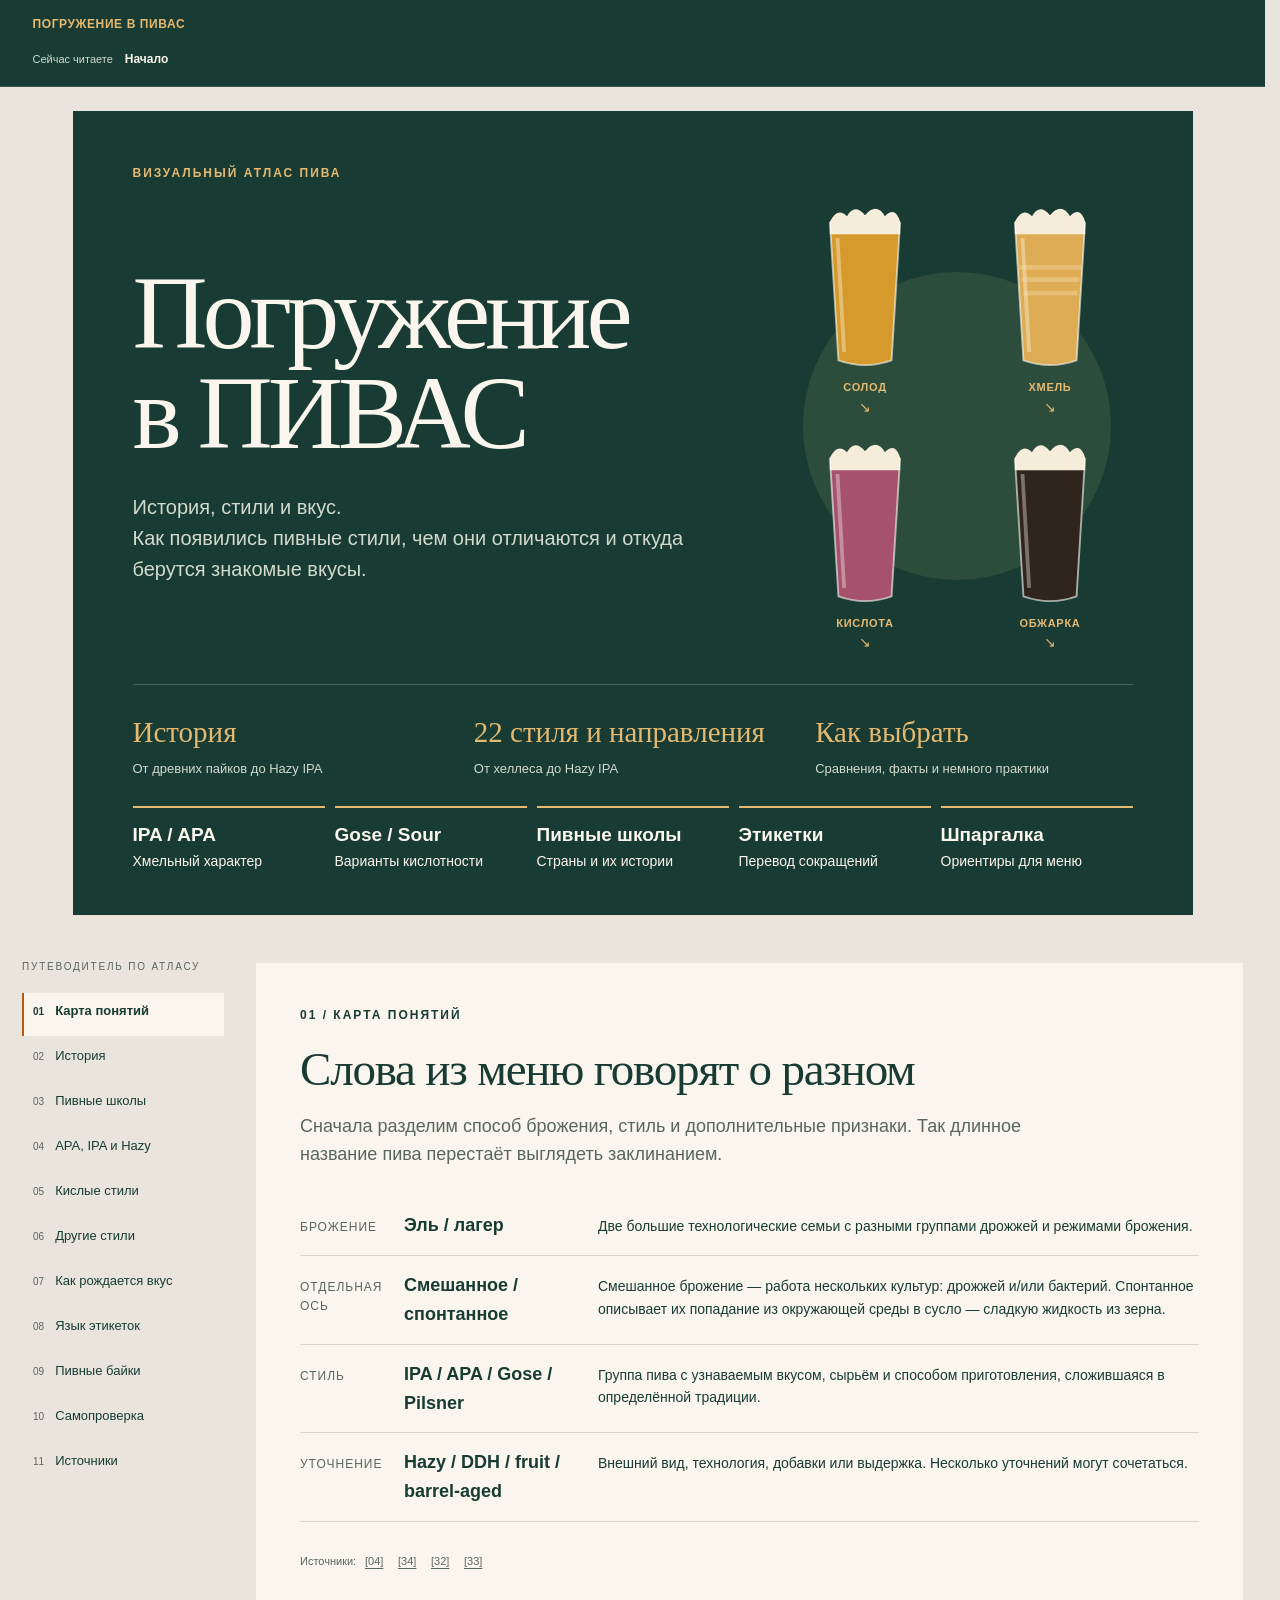
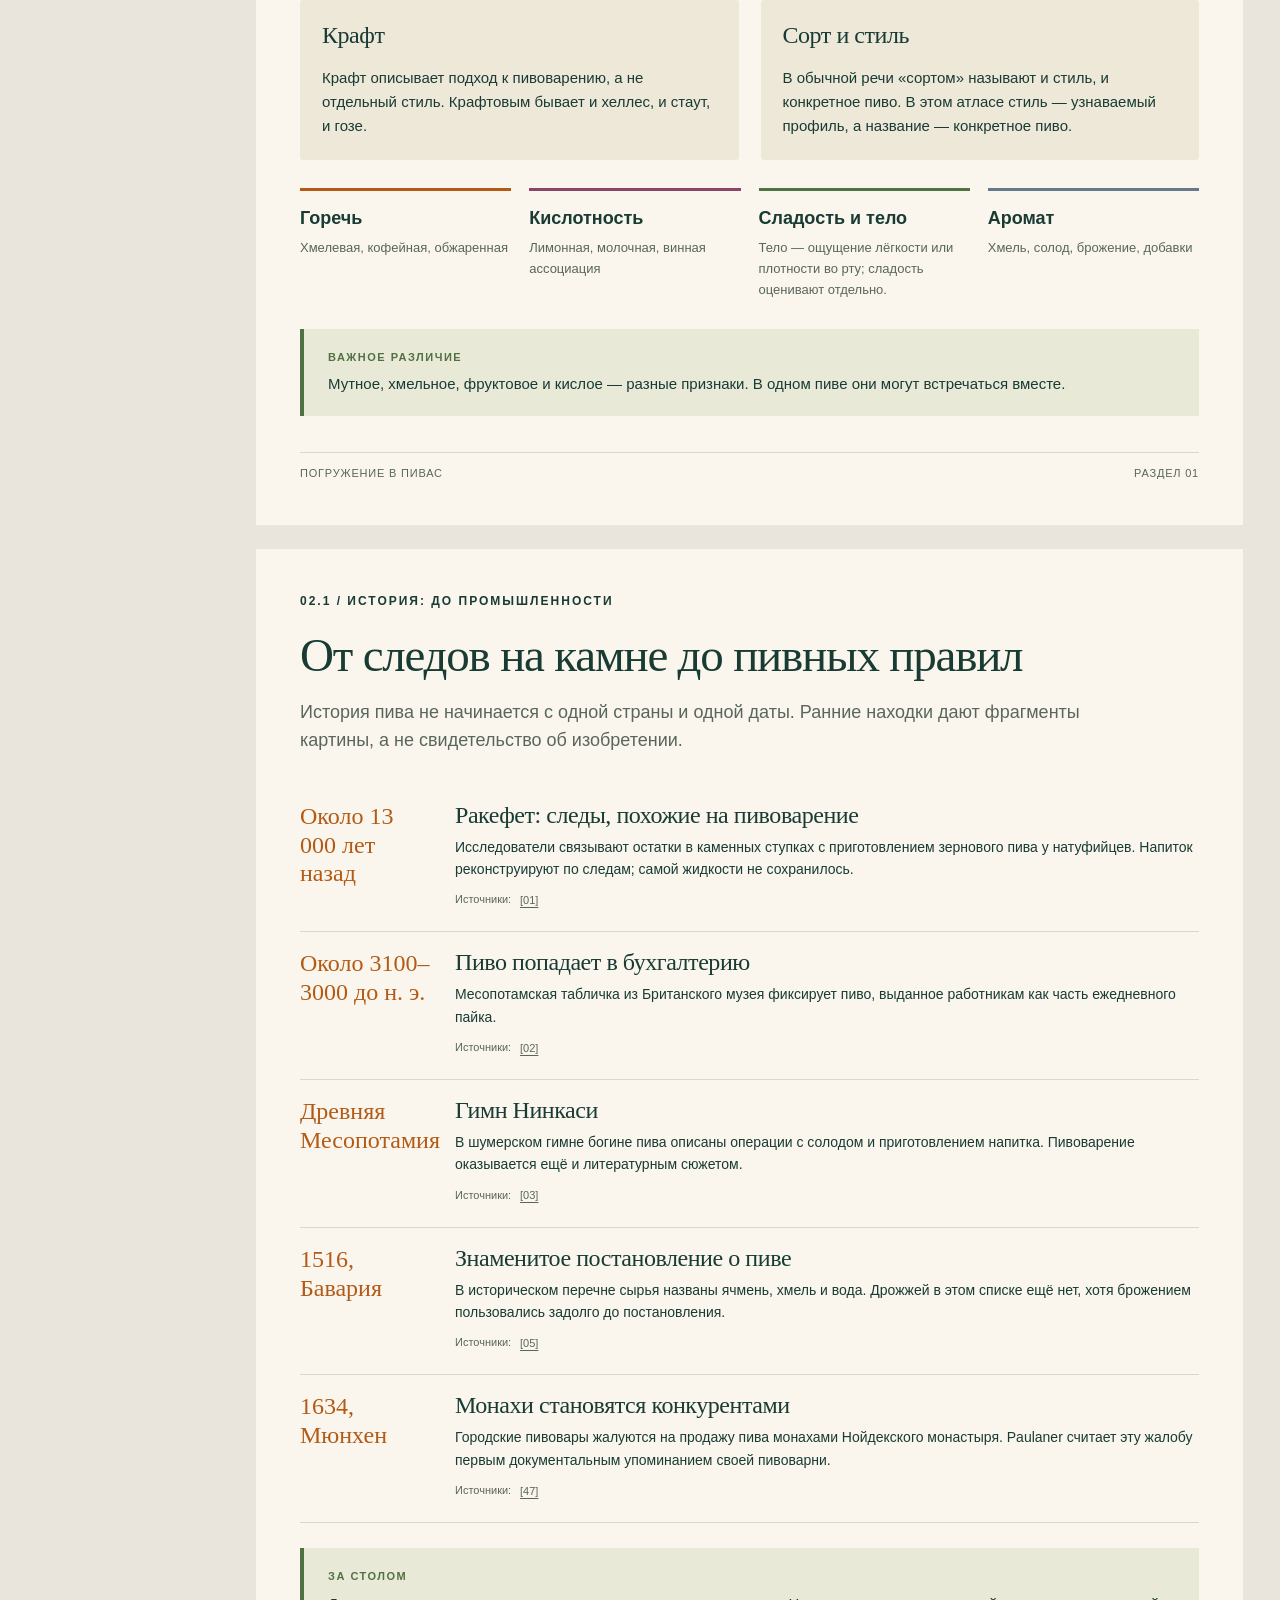
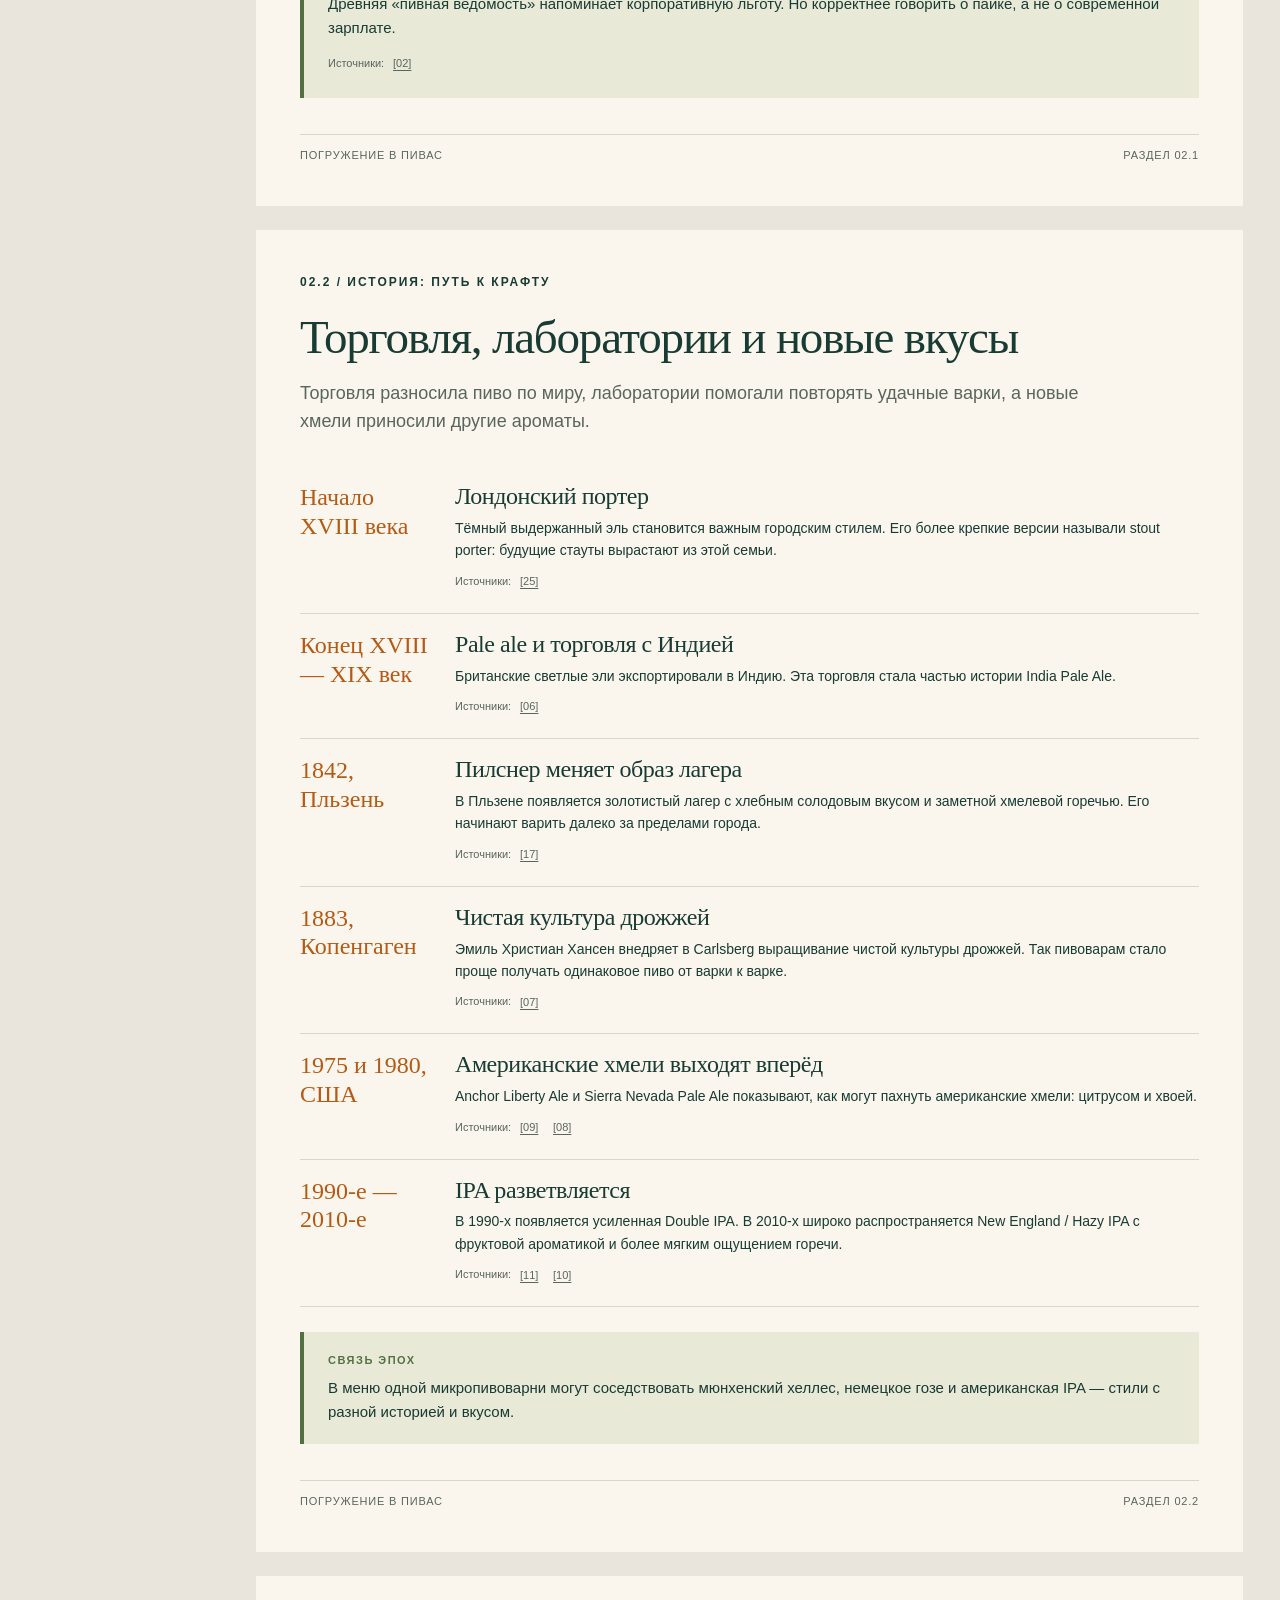
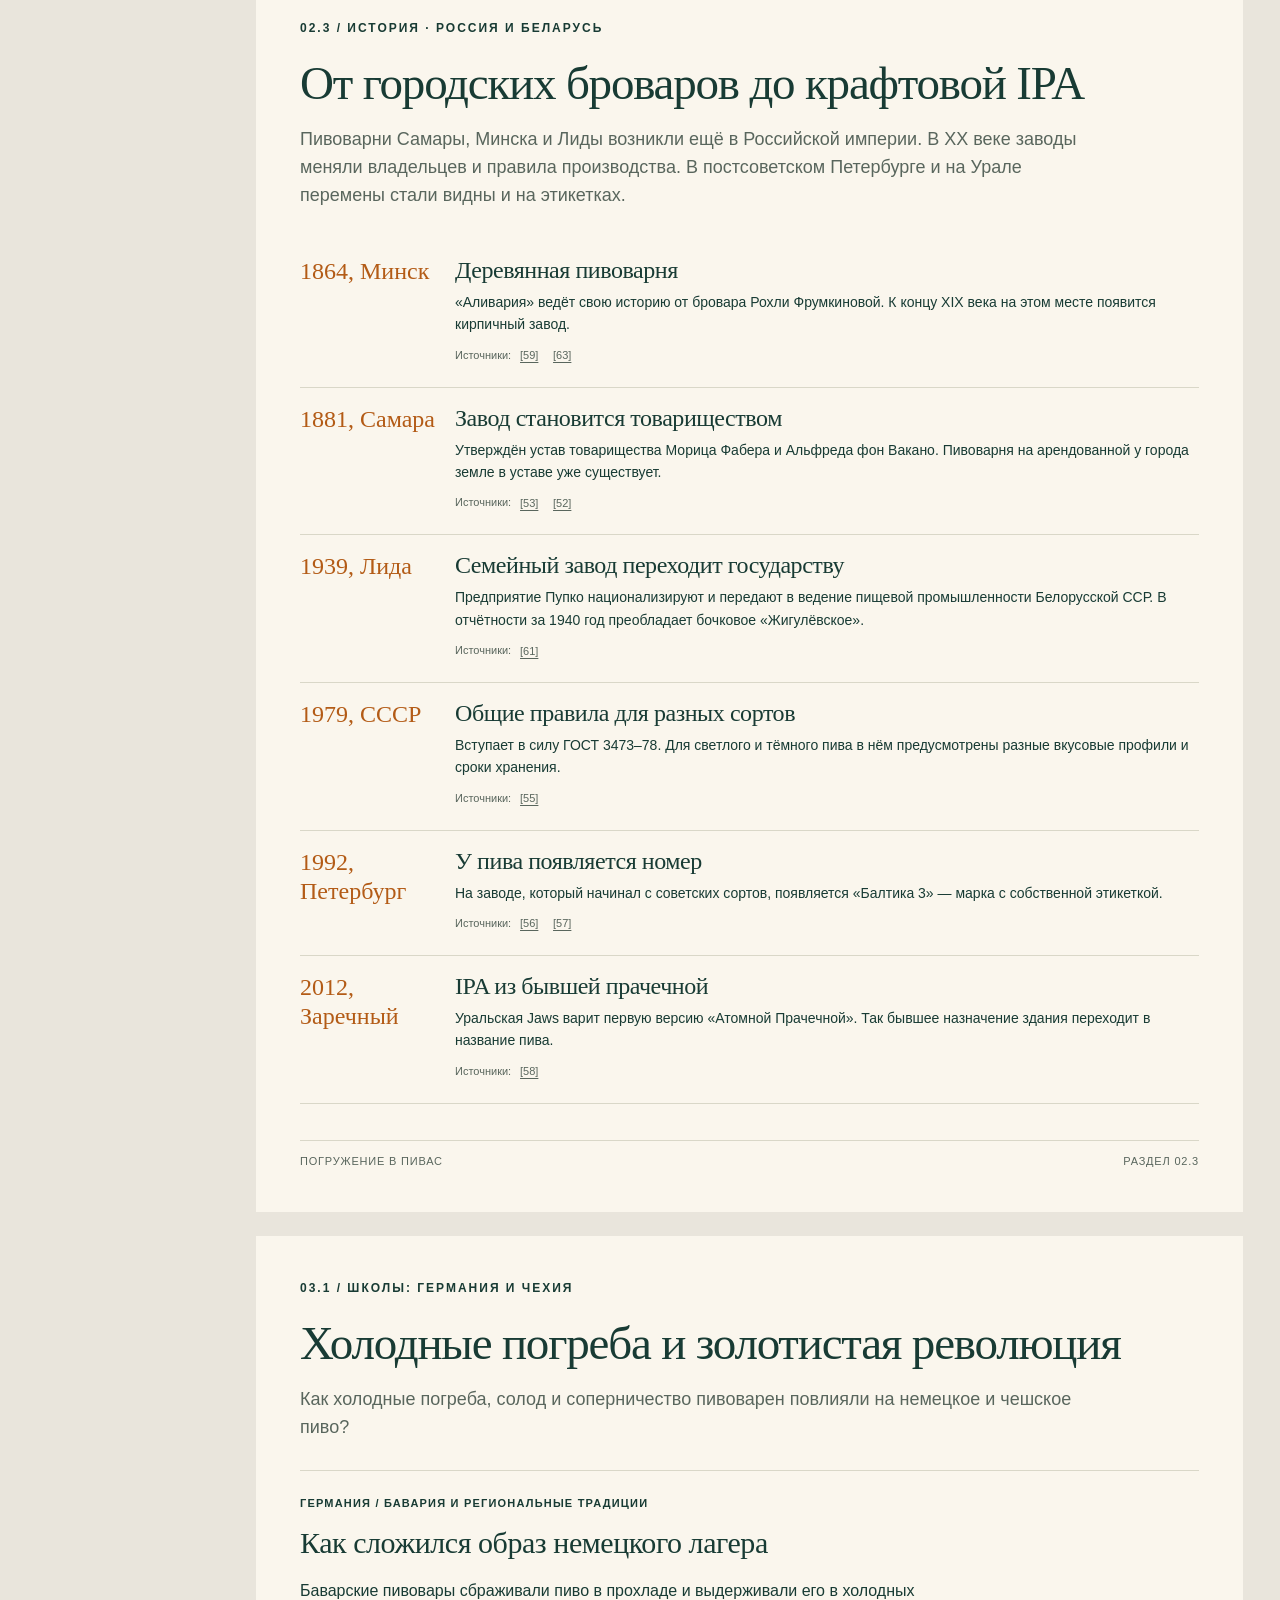
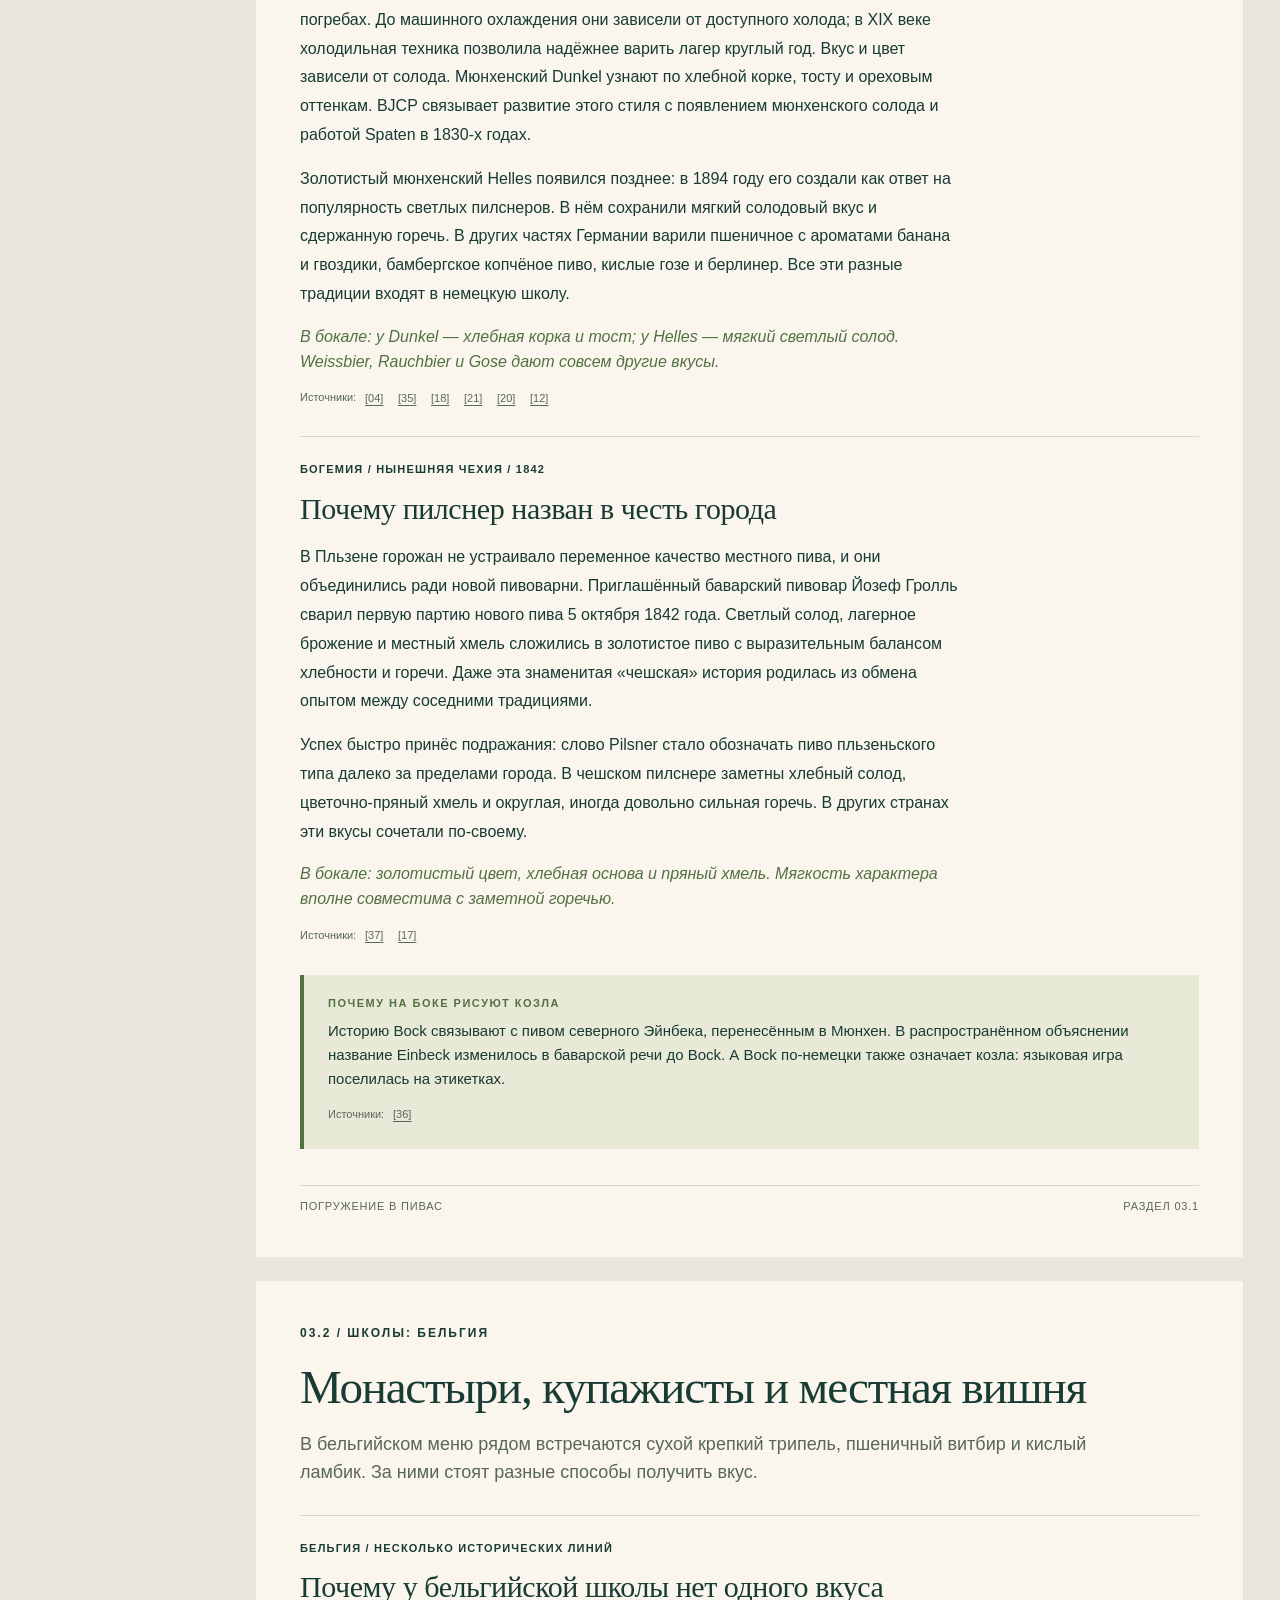
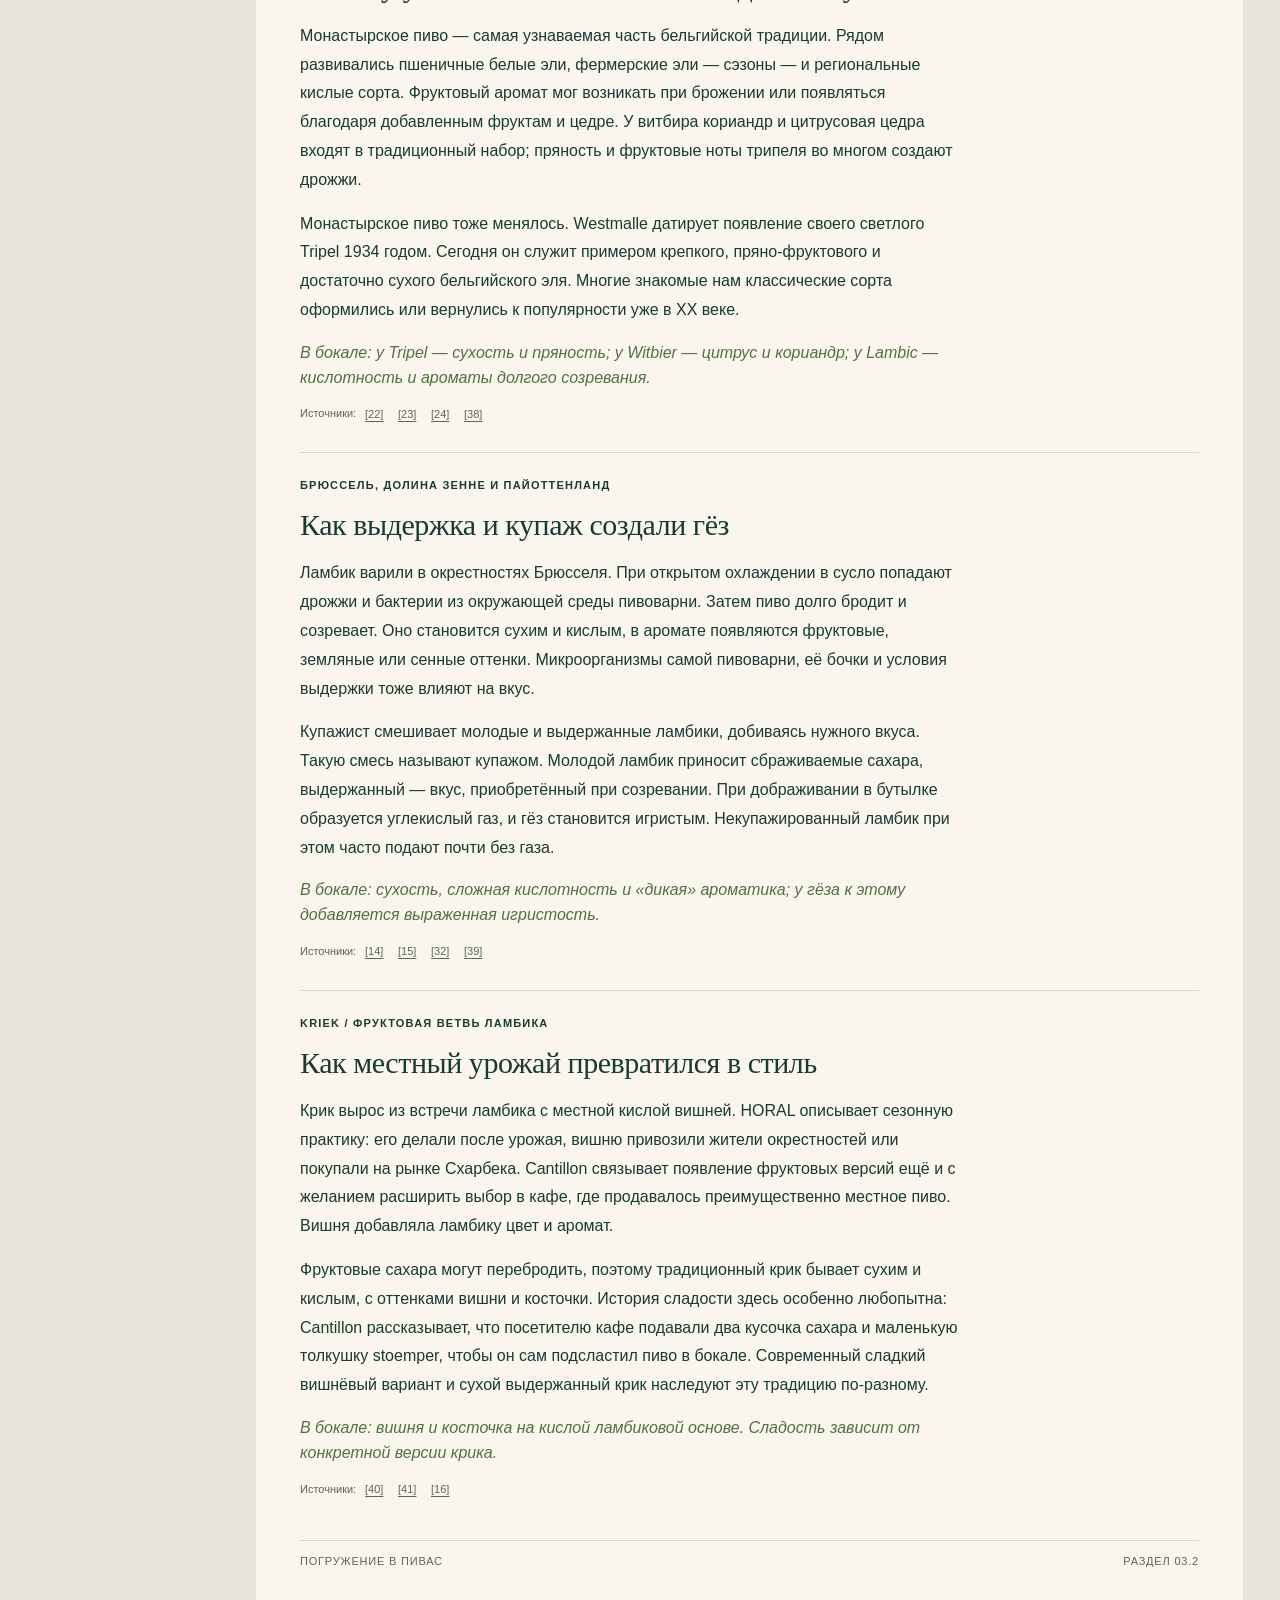
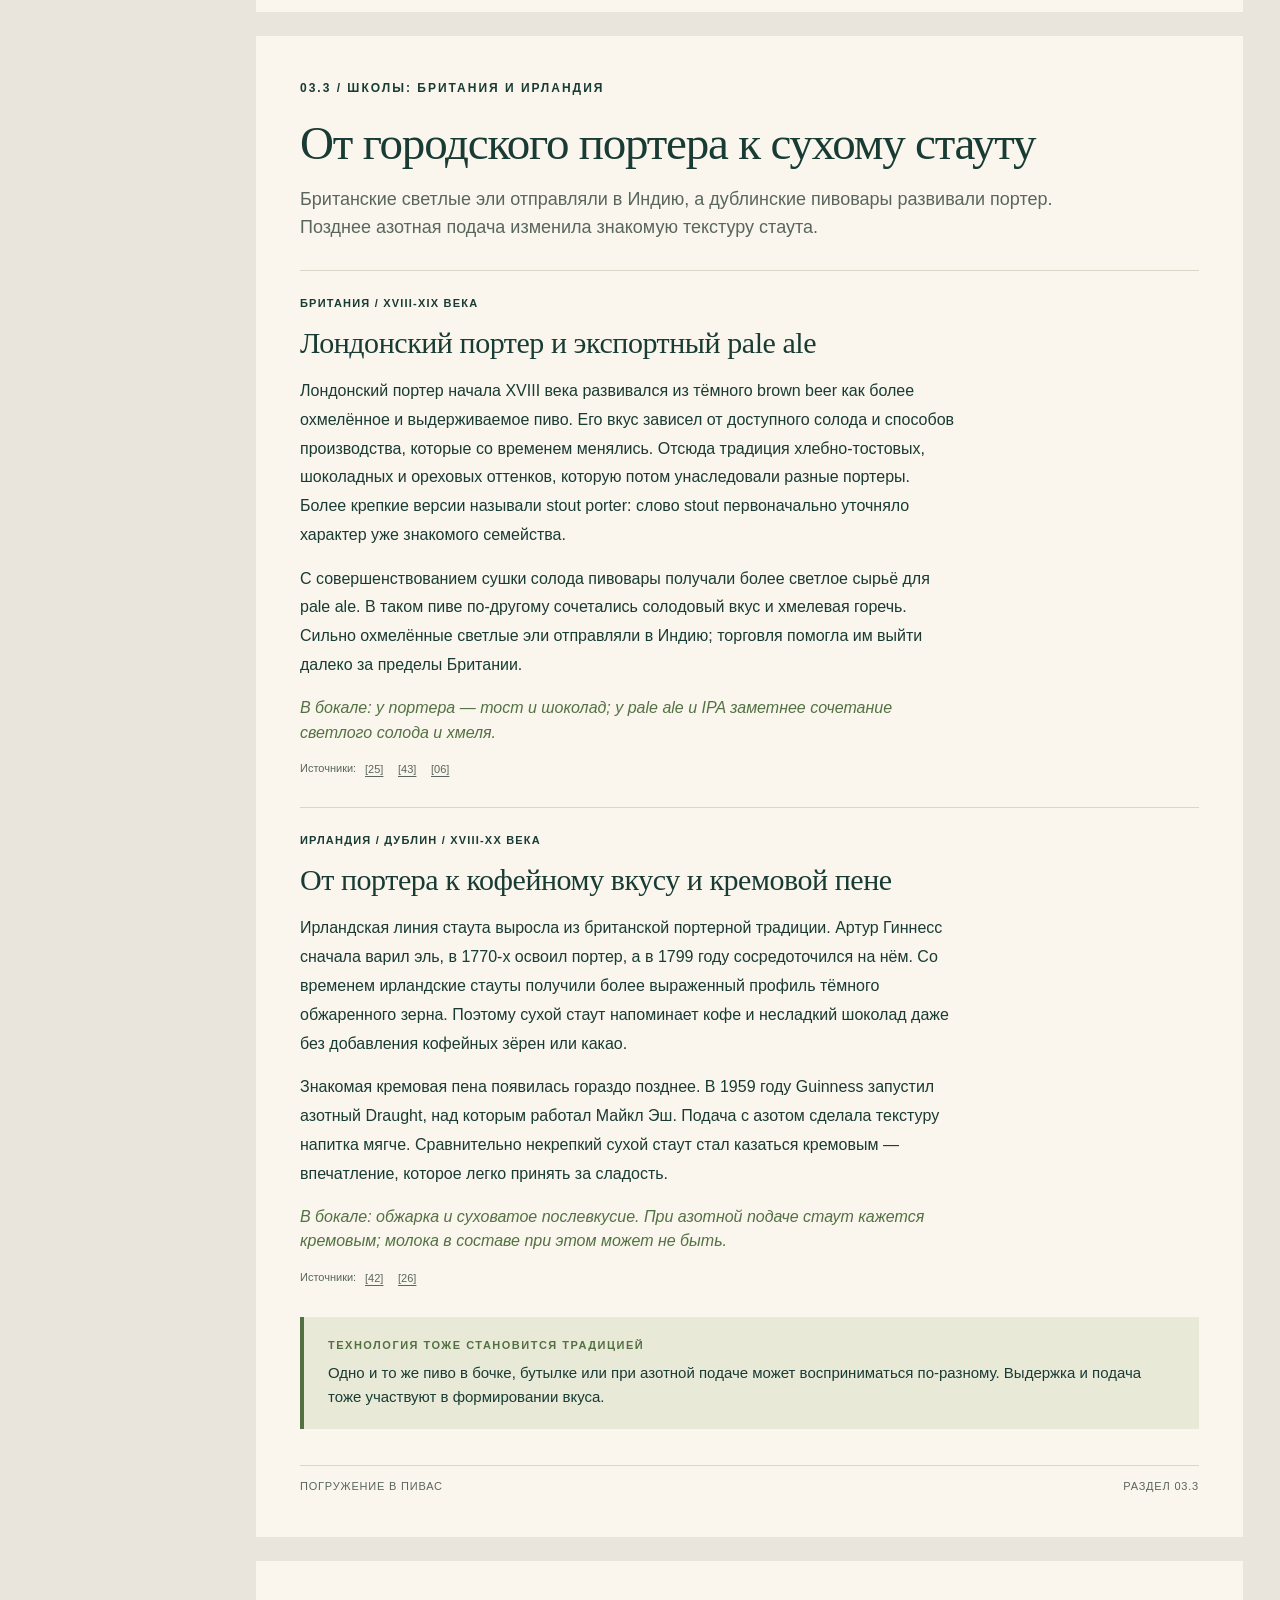
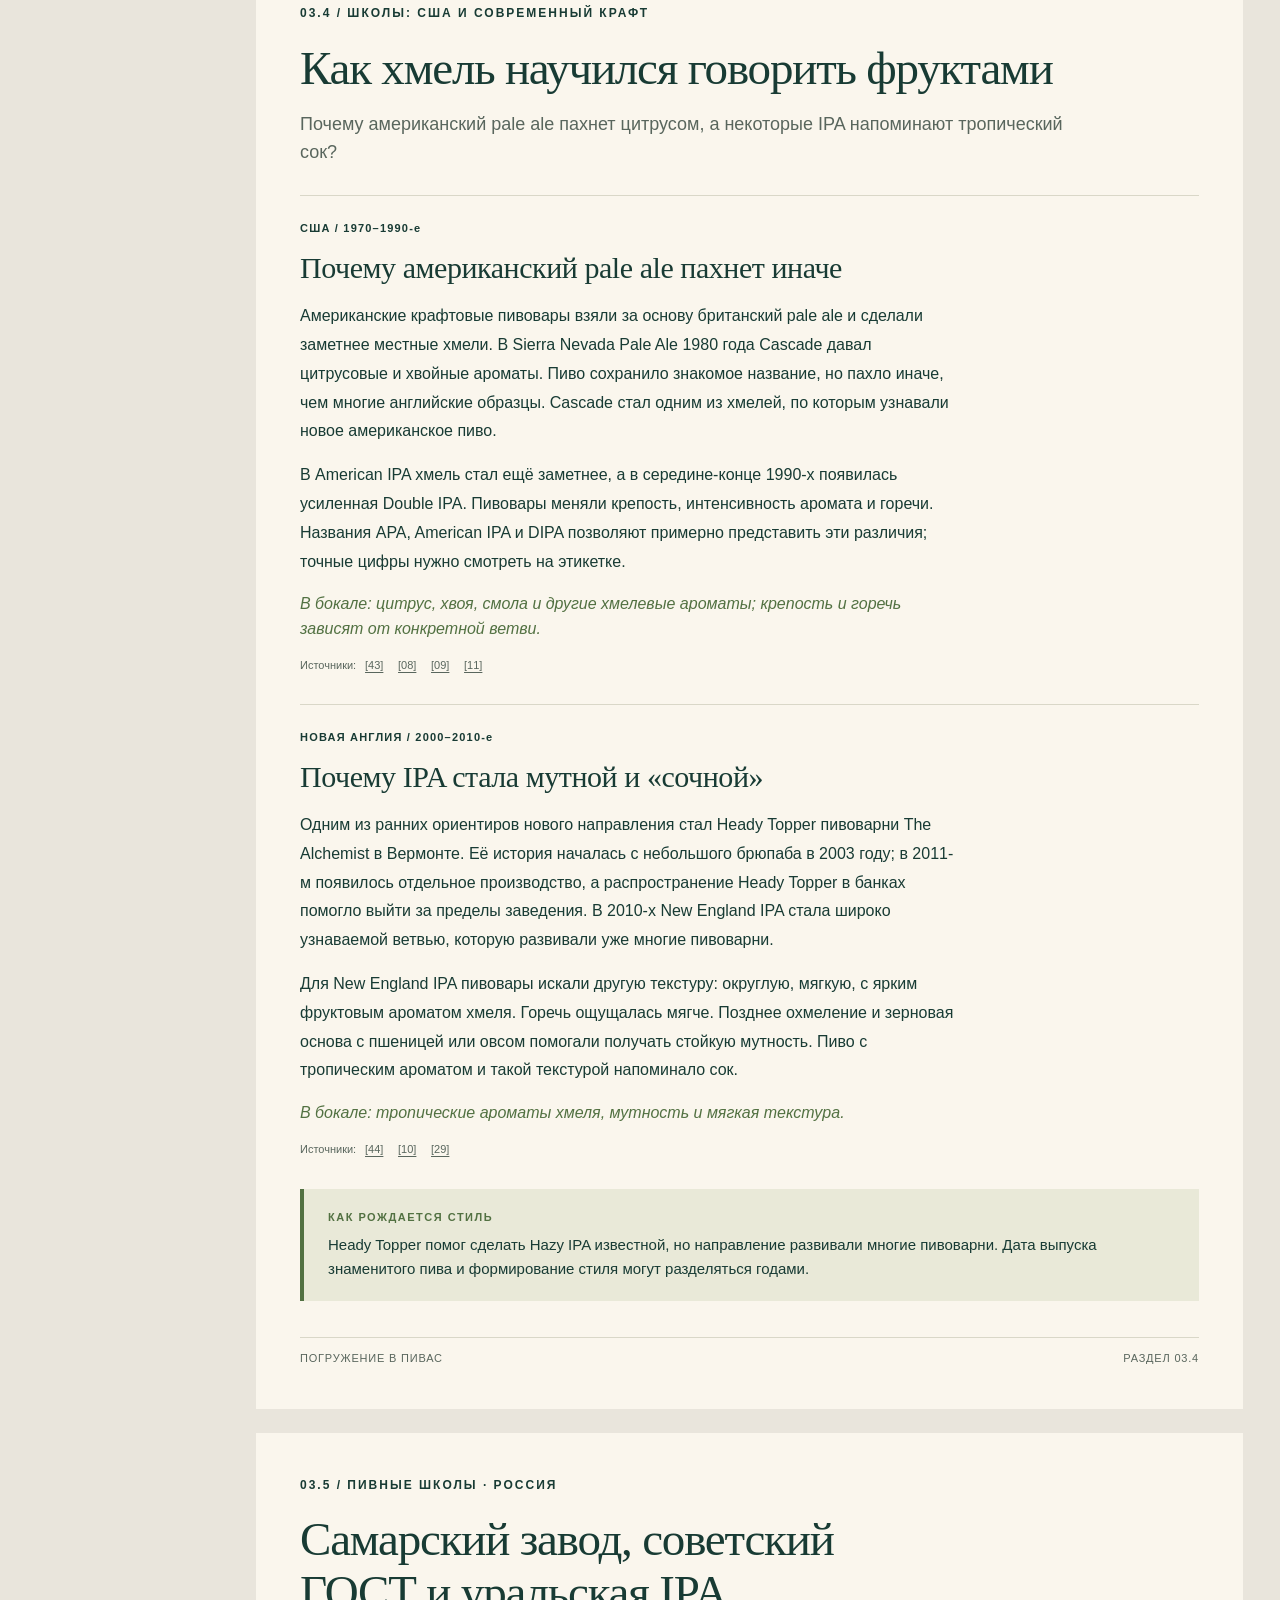
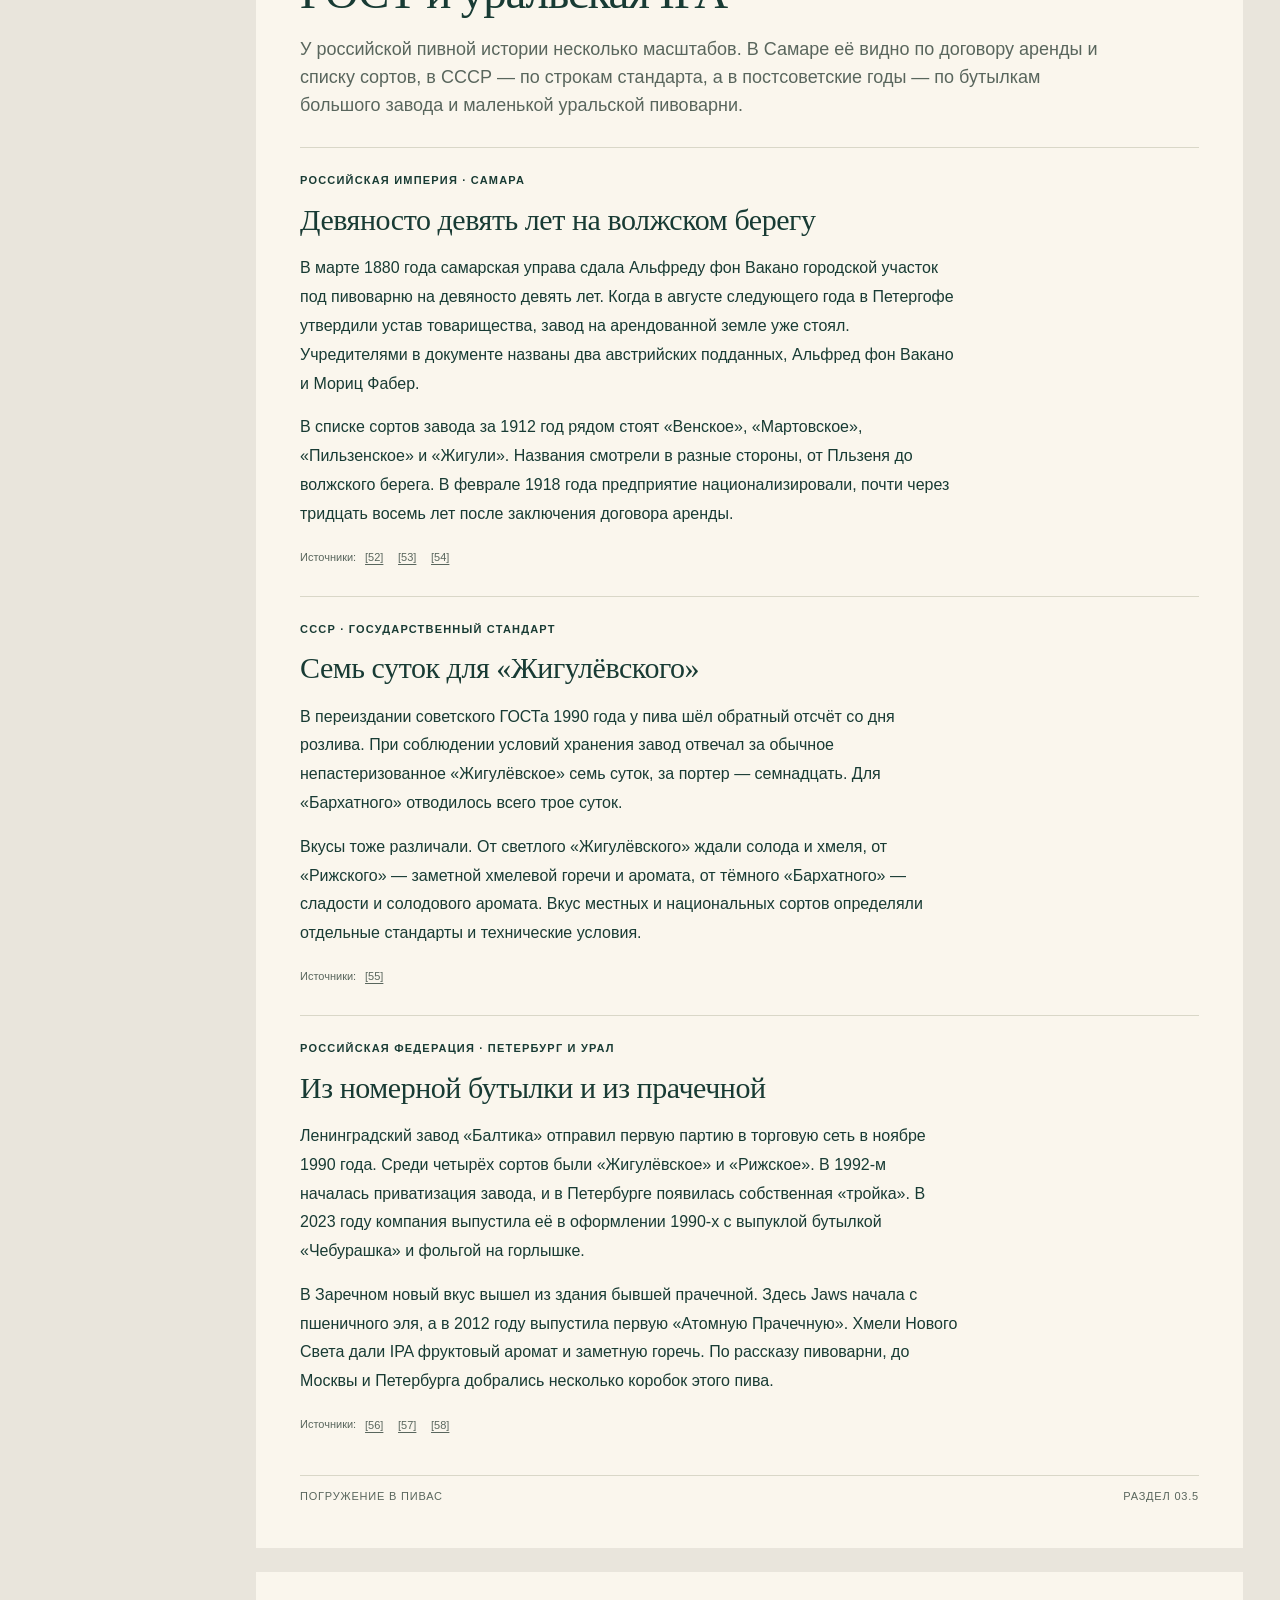
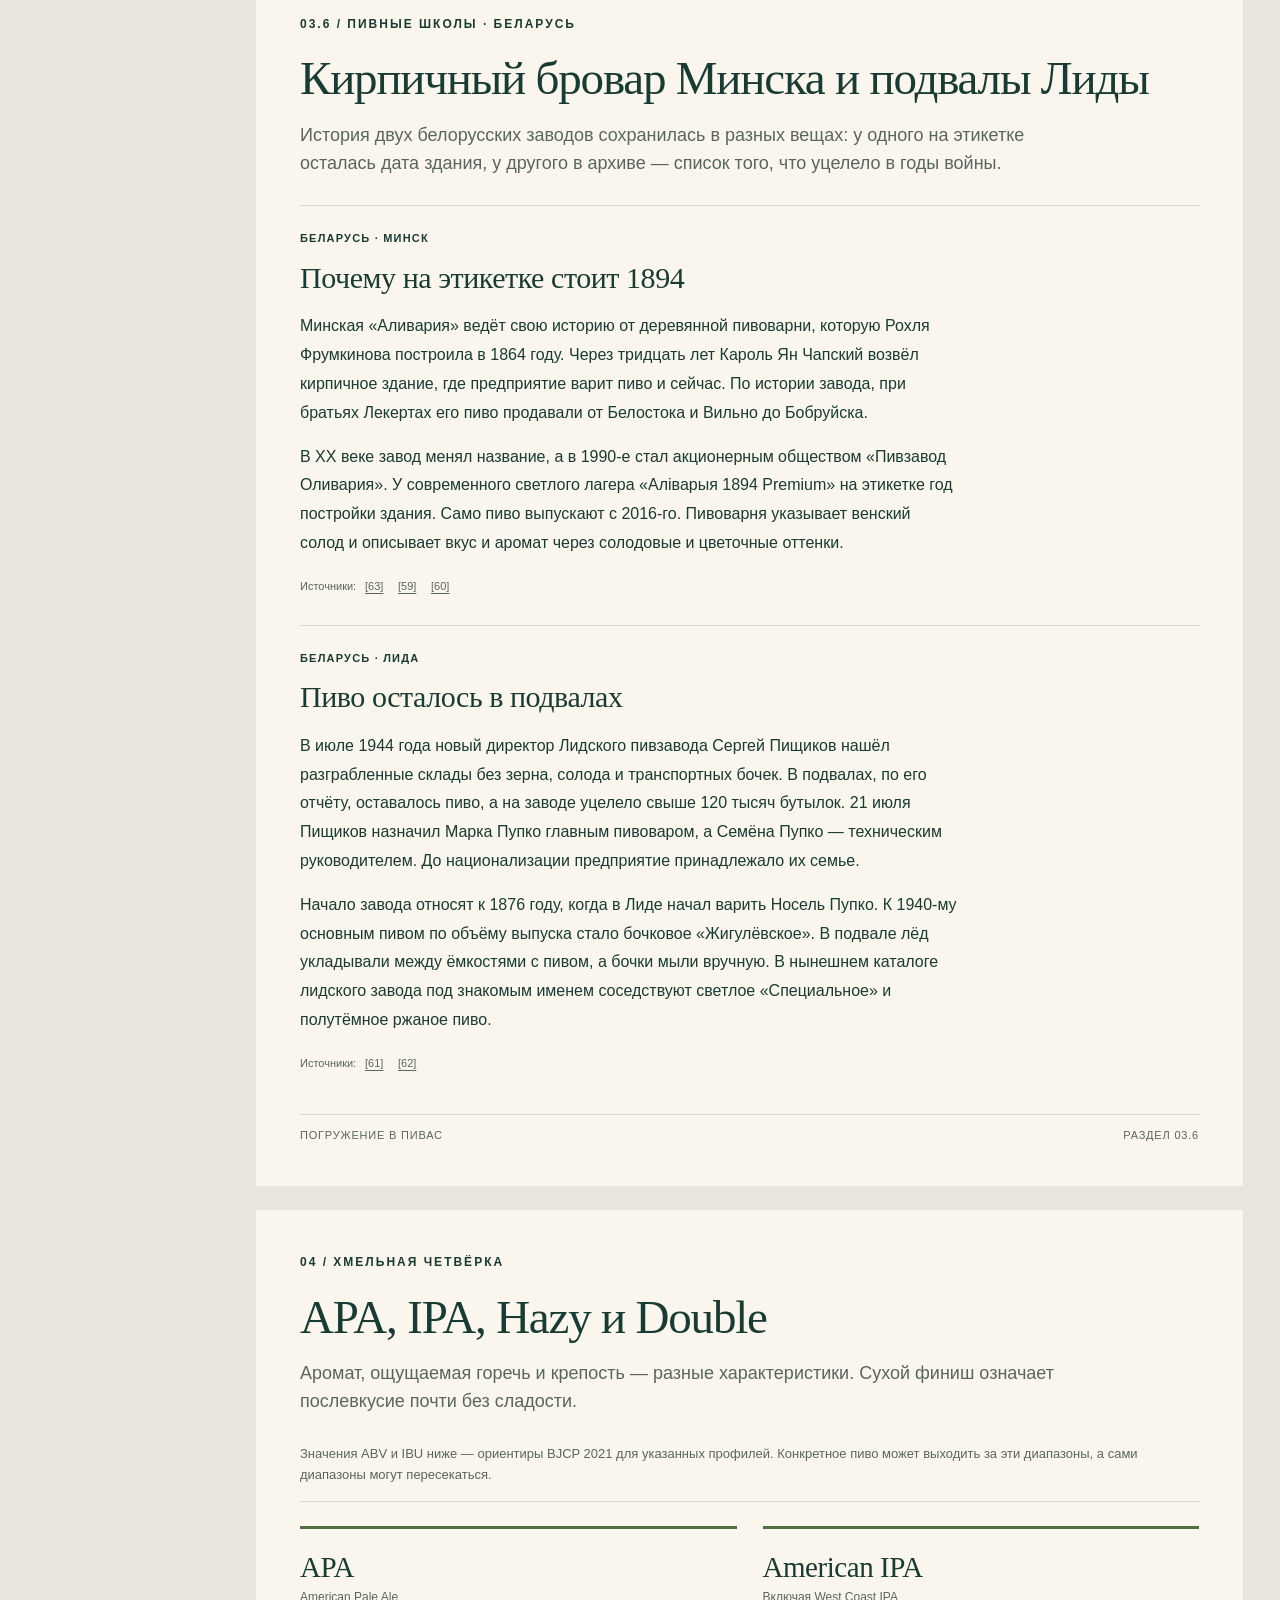
==== index.html @ 158b697f "Add the beer atlas and publishing sources" ====
<!doctype html>
<html lang="ru"><head><meta charset="utf-8"><meta name="viewport" content="width=device-width,initial-scale=1"><meta name="description" content="История пива и понятная карта стилей: IPA, APA, Hazy, Gose, sour, лагеры и стауты"><title>Погружение в ПИВАС</title><link rel="icon" type="image/svg+xml" href="data:image/svg+xml,%3Csvg%20xmlns%3D%22http%3A%2F%2Fwww.w3.org%2F2000%2Fsvg%22%20viewBox%3D%22-56%20-24%20186%20186%22%3E%0A%20%20%20%20%3Crect%20x%3D%22-56%22%20y%3D%22-24%22%20width%3D%22186%22%20height%3D%22186%22%20rx%3D%2224%22%20fill%3D%22%23183b34%22%2F%3E%0A%20%20%20%20%3Cg%20transform%3D%22translate(0%200)%22%3E%3Cpath%20d%3D%22M0%200H74L65%20146Q37%20156%209%20146Z%22%20fill%3D%22%23d69a2c%22%2F%3E%3Cpath%20d%3D%22M8%2017L15%20137%22%20fill%3D%22none%22%20stroke%3D%22%23fffdf7%22%20stroke-opacity%3D%22.36%22%20stroke-width%3D%224%22%2F%3E%3Cpath%20d%3D%22M0%200Q8%20-16%2018%20-6Q26%20-20%2037%20-7Q49%20-21%2058%20-6Q69%20-17%2074%200V13H0Z%22%20fill%3D%22%23f5edda%22%2F%3E%3Cpath%20d%3D%22M0%200L9%20146Q37%20156%2065%20146L74%200%22%20fill%3D%22none%22%20stroke%3D%22%23fffdf7%22%20stroke-width%3D%222%22%20stroke-opacity%3D%22.6%22%2F%3E%3C%2Fg%3E%0A%20%20%3C%2Fsvg%3E"><style>
:root {
  --paper: #faf6ed;
  --ink: #183b34;
  --muted: #59665d;
  --line: #d9d7c8;
  --amber: #b35b16;
  --hop: #527142;
  --sour: #8b4667;
  --soft: #eee8d9;
  --white: #fffdf7;
  --sans: 'Segoe UI',Arial,sans-serif;
  --serif: Georgia,'Times New Roman',serif;
}

* {
  box-sizing: border-box;
}

html {
  scroll-behavior: smooth;
  scroll-padding-block-start: var(--header-offset,0px);
}

body {
  margin: 0;
  background: #e9e5dc;
  color: var(--ink);
  font: 16px/1.6 var(--sans);
}

a {
  color: inherit;
  text-underline-offset: 3px;
}

button,select {
  font: inherit;
}

button {
  cursor: pointer;
}

button:focus-visible,a:focus-visible,summary:focus-visible {
  outline: 3px solid var(--amber);
  outline-offset: 4px;
}

p {
  margin: 0 0 13px;
}

h1,h2,h3,h4 {
  font-family: var(--serif);
  font-weight: 400;
  line-height: 1.12;
  margin: 0 0 17px;
}

h2 {
  font-size: clamp(30px,4vw,47px);
  max-width: 850px;
  letter-spacing: -1.2px;
}

h3 {
  font-size: 27px;
  letter-spacing: -.45px;
}

h4 {
  font-size: 22px;
}

strong {
  font-weight: 650;
}

.sheet {
  position: relative;
  max-width: 1080px;
  margin: 24px auto;
  background: var(--paper);
  padding: 48px 54px 36px;
  box-shadow: 0 4px 22px #183b340a;
}

.eyebrow {
  font-size: 12px;
  letter-spacing: 2px;
  font-weight: 700;
  color: var(--amber);
  margin: 0 0 18px;
}

.lead {
  font-size: 18px;
  line-height: 1.55;
  color: var(--muted);
  max-width: 860px;
  margin-bottom: 28px;
}

.chapter-footer {
  display: flex;
  justify-content: space-between;
  gap: 24px;
  margin-top: 30px;
  padding-top: 12px;
  border-top: 1px solid var(--line);
  color: var(--muted);
  font-size: 11px;
  letter-spacing: .8px;
}

.cover {
  background: var(--ink);
  color: var(--paper);
  overflow: hidden;
  padding-top: 54px;
}

.cover .eyebrow {
  color: #e6b970;
}

.cover h1 {
  font-size: clamp(60px,9.2vw,108px);
  letter-spacing: -5px;
  line-height: .96;
  max-width: 760px;
  margin: 25px 0 30px;
}

.cover .lead {
  color: #d2dace;
  max-width: 650px;
  font-size: 20px;
}

.cover-grid {
  display: grid;
  grid-template-columns: 1.2fr .8fr;
  gap: 15px;
  align-items: center;
}

.cover-art {
  width: 100%;
  max-width: 350px;
  justify-self: end;
}

.cover-route {
  margin-top: 36px;
  padding-top: 24px;
  border-top: 1px solid #ffffff35;
  display: grid;
  grid-template-columns: repeat(3,1fr);
  gap: 24px;
}

.cover-route b {
  font-family: var(--serif);
  font-size: 29px;
  font-weight: 400;
  display: block;
  color: #e6b970;
}

.cover-route span {
  font-size: 13px;
  color: #d2dace;
}

.intro-links {
  display: grid;
  grid-template-columns: repeat(5,1fr);
  gap: 10px;
  margin-top: 25px;
}

.intro-links a {
  border-top: 2px solid #e6b970;
  padding-top: 12px;
  text-decoration: none;
  font-size: 14px;
}

.intro-links b {
  display: block;
  font-size: 20px;
}

.layers {
  margin: 26px 0;
}

.layer {
  display: grid;
  grid-template-columns: 130px 235px 1fr;
  gap: 16px;
  align-items: baseline;
  padding: 15px 0;
  border-bottom: 1px solid var(--line);
}

.layer>span {
  font-size: 12px;
  text-transform: uppercase;
  letter-spacing: 1px;
  color: var(--muted);
}

.layer>b {
  font-size: 18px;
}

.layer p {
  margin: 0;
  font-size: 14px;
}

.cards,.style-grid {
  display: grid;
  grid-template-columns: repeat(2,minmax(0,1fr));
  gap: 22px;
  margin: 24px 0;
}

.card {
  padding: 22px;
  background: var(--soft);
  break-inside: avoid;
}

.card p {
  font-size: 15px;
  margin-bottom: 0;
}

.card h3 {
  font-size: 24px;
}

.style-card {
  border-top: 3px solid var(--hop);
  padding-top: 17px;
  break-inside: avoid;
  min-width: 0;
}

.style-card[data-family='Кислота'] {
  border-color: var(--sour);
}

.style-card[data-family='Солод'] {
  border-color: var(--amber);
}

.style-card[data-family='Дрожжи'] {
  border-color: #66798c;
}

.style-card h3 {
  margin-bottom: 5px;
  font-size: 29px;
}

.style-sub {
  font-size: 12px;
  color: var(--muted);
  margin-bottom: 12px;
}

.style-stats {
  display: flex;
  gap: 18px;
  flex-wrap: wrap;
  margin-bottom: 13px;
  font-size: 13px;
}

.style-stats b {
  color: var(--amber);
}

.style-card p {
  font-size: 14px;
  line-height: 1.55;
  margin-bottom: 8px;
}

.style-card p>b {
  font-size: 11px;
  text-transform: uppercase;
  letter-spacing: .8px;
  color: var(--muted);
  margin-right: 7px;
}

.refs {
  font-size: 11px;
  color: var(--muted);
  margin: 10px 0 0;
}

.refs a {
  margin-right: 7px;
  white-space: nowrap;
}

.axes,.ingredients {
  display: grid;
  grid-template-columns: repeat(4,minmax(0,1fr));
  gap: 18px;
  margin: 28px 0;
}

.axis,.ingredient {
  padding-top: 16px;
  border-top: 3px solid var(--amber);
}

.axis b,.ingredient b {
  display: block;
  font-size: 18px;
  line-height: 1.25;
  margin-bottom: 9px;
}

.axis span,.ingredient span {
  font-size: 13px;
  color: var(--muted);
  display: block;
}

.axis:nth-child(2) {
  border-color: var(--sour);
}

.axis:nth-child(3) {
  border-color: var(--hop);
}

.axis:nth-child(4) {
  border-color: #66798c;
}

.callout {
  background: #e9e9d8;
  padding: 20px 24px;
  margin: 25px 0 10px;
  border-left: 4px solid var(--hop);
  break-inside: avoid;
}

.callout .label {
  font-size: 11px;
  font-weight: 700;
  text-transform: uppercase;
  letter-spacing: 1.5px;
  color: var(--hop);
  margin-bottom: 6px;
}

.callout p {
  font-size: 15px;
  margin-bottom: 0;
}

.timeline {
  margin: 30px 0 20px;
  list-style: none;
  padding: 0;
}

.timeline li {
  position: relative;
  display: grid;
  grid-template-columns: 190px 1fr;
  gap: 26px;
  border-bottom: 1px solid var(--line);
  padding: 17px 0;
}

.timeline .date {
  font-family: var(--serif);
  font-size: 23px;
  color: var(--amber);
  line-height: 1.2;
}

.timeline h3 {
  font-size: 24px;
  margin-bottom: 7px;
}

.timeline p {
  font-size: 14px;
  margin: 0;
}

.timeline .refs {
  margin-top: 6px;
}

.table-wrap {
  margin: 23px 0;
  overflow-x: auto;
}

table {
  width: 100%;
  border-collapse: collapse;
  font-size: 14px;
  text-align: left;
}

thead th {
  padding: 11px 12px;
  border-bottom: 2px solid var(--ink);
  font-size: 11px;
  text-transform: uppercase;
  letter-spacing: .7px;
}

td,.compare-table tbody th {
  padding: 11px 12px;
  vertical-align: top;
  border-bottom: 1px solid var(--line);
}

td:first-child,.compare-table tbody th {
  font-weight: 600;
}

tr:last-child td,.compare-table tr:last-child th[scope="row"] {
  border-bottom: 0;
}

.process {
  display: grid;
  grid-template-columns: repeat(3,minmax(0,1fr));
  gap: 20px;
  margin: 25px 0;
  counter-reset: step;
}

.step {
  border-top: 1px solid var(--line);
  padding-top: 13px;
}

.step:before {
  counter-increment: step;
  content: '0' counter(step);
  font-family: var(--serif);
  font-size: 32px;
  color: var(--amber);
  display: block;
  margin-bottom: 5px;
}

.step b {
  font-size: 16px;
  line-height: 1.3;
  display: block;
  margin-bottom: 7px;
}

.step p {
  font-size: 14px;
  margin: 0;
}

.labels {
  display: grid;
  grid-template-columns: 1fr 1fr;
  gap: 22px;
  margin: 22px 0;
}

.label-example {
  border: 1px solid var(--ink);
  padding: 24px;
}

.label-example h3 {
  font: 700 25px/1.1 var(--sans);
  letter-spacing: -.5px;
}

.label-example .stats {
  font-size: 14px;
  font-weight: 600;
  color: var(--amber);
}

.label-example .notes {
  font-size: 13px;
}

.label-example .explain {
  border-top: 1px solid var(--line);
  padding-top: 16px;
  margin-top: 16px;
  font-size: 14px;
}

.example-tag {
  font-size: 10px;
  letter-spacing: 1.2px;
  text-transform: uppercase;
  color: var(--muted);
  margin-bottom: 12px;
}

.myths {
  display: grid;
  grid-template-columns: 1fr 1fr;
  gap: 16px;
  margin: 26px 0;
}

.myth {
  padding: 17px 0;
  border-top: 1px solid var(--line);
  break-inside: avoid;
}

.myth h3 {
  font-size: 23px;
  margin-bottom: 10px;
}

.myth p {
  font-size: 14px;
  margin-bottom: 0;
}

.recall {
  margin-top: 30px;
}

details {
  border-top: 1px solid var(--line);
  padding: 15px 0;
}

summary {
  font-weight: 600;
  cursor: pointer;
}

details p {
  margin: 12px 0 0;
  font-size: 15px;
  color: var(--muted);
}

.source-grid {
  display: grid;
  grid-template-columns: 1fr 1fr;
  gap: 16px 32px;
}

.source {
  padding: 13px 0;
  border-top: 1px solid var(--line);
  break-inside: avoid;
}

.source b {
  font-size: 13px;
}

.source p {
  font-size: 12px;
  color: var(--muted);
  margin: 5px 0;
}

.source small {
  font-size: 10px;
  color: var(--muted);
  overflow-wrap: anywhere;
}

.source-number {
  color: var(--amber);
  font-weight: 700;
  margin-right: 7px;
}

.compare-picker {
  display: flex;
  flex-wrap: wrap;
  gap: 8px;
  margin: 15px 0;
}

.compare-picker button,.quiz button {
  border: 1px solid var(--ink);
  background: transparent;
  color: var(--ink);
  padding: 9px 14px;
  min-height: 43px;
  border-radius: 2px;
}

.compare-picker [aria-pressed='true'] {
  background: var(--ink);
  color: var(--paper);
}

.compare-block {
  padding-top: 24px;
  margin-top: 26px;
  border-top: 1px solid var(--line);
}

.compare-block h3 {
  font-size: 25px;
}

.compare-block p {
  font-size: 13px;
  color: var(--muted);
}

.compare-table {
  font-size: 13px;
}

.quiz {
  margin: 20px 0 28px;
  border-top: 1px solid var(--line);
  padding-top: 22px;
}

.quiz h3 {
  font: 600 17px/1.5 var(--sans);
  max-width: 800px;
}

.quiz-options {
  display: flex;
  flex-wrap: wrap;
  gap: 10px;
}

.quiz button:disabled {
  cursor: default;
  opacity: .7;
}

.quiz button.correct {
  background: #e0e9d5;
  border-color: var(--hop);
  opacity: 1;
}

.quiz button.incorrect {
  background: #f1dee3;
  border-color: var(--sour);
  opacity: 1;
}

.quiz-feedback {
  min-height: 25px;
  margin-top: 12px;
  font-size: 14px;
}

.quiz-feedback.good {
  color: #375824;
}

.quiz-feedback.bad {
  color: #77374c;
}

.quiz small {
  display: block;
  margin-top: 7px;
  color: var(--muted);
}

.lesson {
  max-width: 900px;
}

.lesson-nav {
  display: flex;
  gap: 20px;
  flex-wrap: wrap;
  margin-bottom: 25px;
  font-size: 13px;
}

.lesson-win {
  font-family: var(--serif);
  font-size: 29px;
  line-height: 1.3;
  border-left: 4px solid var(--amber);
  padding: 12px 20px;
  margin: 25px 0;
}

.reading-note {
  font-size: 13px;
  color: var(--muted);
  border-bottom: 1px solid var(--line);
  padding-bottom: 15px;
}

.sr-only {
  position: absolute;
  width: 1px;
  height: 1px;
  margin: -1px;
  overflow: hidden;
  clip: rect(0,0,0,0);
}

@media (min-width:900px) {
  .style-grid.three .style-card:last-child {
    grid-column: 1/-1;
    max-width: 690px;
  }
  .style-grid.three .style-card:last-child p {
    max-width: 660px;
  }
}

@media (max-width:760px) {
  .sheet {
    margin: 12px 10px;
    padding: 30px 24px;
  }
  .cover h1 {
    letter-spacing: -2px;
  }
  .cover-grid {
    grid-template-columns: 1fr;
  }
  .cover-art {
    max-width: 240px;
    justify-self: center;
  }
  .cover-route {
    gap: 14px;
  }
  .intro-links {
    grid-template-columns: repeat(3,1fr);
  }
  .layer {
    grid-template-columns: 110px 1fr;
  }
  .layer p {
    grid-column: 2;
  }
  .axes,.ingredients {
    grid-template-columns: 1fr 1fr;
  }
  .timeline li {
    grid-template-columns: 130px 1fr;
    gap: 18px;
  }
  .timeline .date {
    font-size: 20px;
  }
  .process {
    grid-template-columns: 1fr 1fr;
  }
  .lead {
    font-size: 16px;
  }
  .cards,.style-grid,.labels,.myths,.source-grid {
    gap: 20px;
  }
  .style-card h3 {
    font-size: 25px;
  }
  .chapter-footer {
    font-size: 9px;
  }
  .table-wrap {
    margin-left: -7px;
    margin-right: -7px;
  }
  th,td,.compare-table tbody th {
    padding: 9px 8px;
  }
}

@media (max-width:520px) {
  .sheet {
    padding: 28px 20px;
  }
  .cards,.style-grid,.labels,.myths,.source-grid {
    grid-template-columns: 1fr;
  }
  .cover h1 {
    font-size: 60px;
  }
  .cover .lead {
    font-size: 17px;
  }
  .cover-art {
    max-width: 190px;
  }
  .cover-route {
    grid-template-columns: 1fr;
    gap: 12px;
  }
  .cover-route b {
    display: inline-block;
    margin-right: 10px;
    font-size: 25px;
  }
  .intro-links {
    grid-template-columns: 1fr 1fr;
  }
  .timeline li {
    grid-template-columns: 1fr;
    gap: 8px;
  }
  .layer {
    grid-template-columns: 1fr;
    gap: 5px;
  }
  .layer p {
    grid-column: auto;
  }
  .axes,.ingredients {
    gap: 15px;
  }
  .axis b,.ingredient b {
    font-size: 16px;
  }
  .process {
    grid-template-columns: 1fr;
  }
  .step {
    display: grid;
    grid-template-columns: 40px 1fr;
    column-gap: 12px;
  }
  .step:before {
    grid-row: 1/3;
  }
  .step p {
    grid-column: 2;
  }
  .chapter-footer {
    gap: 10px;
  }
  .quiz-options {
    flex-direction: column;
  }
  .quiz button {
    text-align: left;
  }
  h2 {
    letter-spacing: -.5px;
  }
  .label-example {
    padding: 18px;
  }
  .source-grid {
    gap: 2px;
  }
}

.history-story {
  margin: 24px 0;
  padding-top: 24px;
  border-top: 1px solid var(--line);
  break-inside: avoid;
}

.story-kicker {
  font-size: 11px;
  letter-spacing: 1.2px;
  color: var(--amber);
  font-weight: 650;
  margin-bottom: 12px;
}

.history-story h3 {
  font-size: 30px;
  line-height: 1.18;
  margin-bottom: 17px;
  max-width: 840px;
}

.history-story>p {
  font-size: 16px;
  line-height: 1.7;
  max-width: 880px;
  margin-bottom: 15px;
}

.history-story>p.story-palate {
  font-size: 14px;
  line-height: 1.55;
  font-style: italic;
  color: var(--hop);
  margin: 16px 0 10px;
}

@media (max-width:520px) {
  .history-story h3 {
    font-size: 25px;
  }
  .history-story>p {
    font-size: 15px;
    line-height: 1.65;
  }
  .story-kicker {
    font-size: 10px;
    letter-spacing: .7px;
  }
}

@media print {
  .history-story {
    margin: 15px 0;
    padding-top: 15px;
  }
  .history-story h3 {
    font-size: 17pt;
  }
  .history-story>p {
    font-size: 9.5pt;
    line-height: 1.5;
  }
  .history-story>p.story-palate {
    font-size: 8.5pt;
  }
}

.cover h1 {
  font-size: clamp(60px,9vw,104px);
}

.cover-grid>* {
  min-width: 0;
}

@media (max-width:520px) {
  .cover h1 {
    font-size: clamp(40px,11vw,58px);
  }
}

@media (prefers-reduced-motion:reduce) {
  html {
    scroll-behavior: auto;
  }
}

@media print {
  @page {
    size: A4;
    margin: 14mm;
  }
  body {
    background: white;
    font-size: 10pt;
    line-height: 1.4;
  }
  .topnav,.no-print,.compare-block,.quiz {
    display: none!important;
  }
  .sheet {
    margin: 0;
    padding: 0;
    max-width: none;
    box-shadow: none;
    break-before: page;
  }
  .sheet:first-of-type {
    break-before: auto;
  }
  .cover {
    padding: 18mm 12mm!important;
    min-height: 260mm;
    -webkit-print-color-adjust: exact;
    print-color-adjust: exact;
  }
  .cover h1 {
    font-size: 63pt;
  }
  .cover-grid {
    grid-template-columns: 1.2fr .8fr;
  }
  .cover-art {
    max-width: 65mm;
  }
  .cover-route {
    grid-template-columns: repeat(3,1fr);
  }
  h2 {
    font-size: 26pt;
    letter-spacing: -.5px;
  }
  .lead {
    font-size: 11pt;
    margin-bottom: 15px;
  }
  h3 {
    font-size: 16pt;
  }
  .eyebrow {
    font-size: 8pt;
    margin-bottom: 12px;
  }
  .style-grid,.cards,.labels,.myths,.source-grid {
    grid-template-columns: 1fr 1fr;
    gap: 14px;
  }
  .style-card p,.card p,.timeline p,.step p,.myth p,.label-example .explain {
    font-size: 9pt;
  }
  .style-card h3 {
    font-size: 18pt;
  }
  .style-sub,.style-stats {
    font-size: 8pt;
  }
  .timeline li {
    grid-template-columns: 35mm 1fr;
    padding: 11px 0;
    gap: 15px;
  }
  .timeline .date {
    font-size: 14pt;
  }
  .timeline h3 {
    font-size: 15pt;
  }
  .callout {
    padding: 12px 16px;
    print-color-adjust: exact;
  }
  .callout p {
    font-size: 9pt;
  }
  .table-wrap {
    overflow: visible;
  }
  table {
    font-size: 8pt;
  }
  thead th {
    font-size: 7pt;
  }
  td,th,.compare-table tbody th {
    padding: 7px;
  }
  .refs {
    font-size: 7pt;
  }
  .source p {
    font-size: 8pt;
  }
  .source b {
    font-size: 9pt;
  }
  .source small {
    font-size: 7pt;
  }
  .process {
    grid-template-columns: repeat(3,1fr);
  }
  details {
    break-inside: avoid;
  }
  details p {
    display: block;
    font-size: 9pt;
  }
  a {
    text-decoration: none;
  }
  .chapter-footer {
    margin-top: 18px;
  }
}

/* Selected atlas layout: static contents rail, native mobile menus, finite motion. */

html {
  --nav-main-height: 50px;
  --reading-height: 36px;
  --header-height: calc(var(--nav-main-height) + var(--reading-height) + 1px);
  --header-gap: 20px;
  --header-offset: calc(var(--header-height) + var(--header-gap));
  scrollbar-gutter: stable;
}

.skip-link {
  position: fixed;
  inset-inline-start: 16px;
  inset-block-start: 10px;
  z-index: 80;
  padding: 12px 18px;
  background: var(--paper);
  color: var(--ink);
  transform: translateY(-160%);
}

.skip-link:focus {
  transform: none;
}

.topnav {
  position: sticky;
  inset-block-start: 0;
  z-index: 10;
  padding-inline: 28px;
  background: var(--ink);
  color: var(--paper);
  font-size: 13px;
  border-block-end: 1px solid #faf6ed24;
}

.nav-main {
  max-width: 1200px;
  margin-inline: auto;
  display: flex;
  align-items: center;
  justify-content: space-between;
  min-block-size: var(--nav-main-height);
}

.brand {
  letter-spacing: .6px;
  color: #e6b970;
  flex-shrink: 0;
  min-block-size: 44px;
  display: flex;
  align-items: center;
  font-size: 12px;
  font-weight: 650;
  white-space: nowrap;
  text-decoration: none;
}

.reading-location {
  max-width: 1200px;
  margin-inline: auto;
  display: flex;
  align-items: baseline;
  gap: 12px;
  padding-block-end: 11px;
  min-block-size: var(--reading-height);
}

.reading-location-label {
  color: #d2dace;
  font-size: 11px;
  white-space: nowrap;
}

.reading-title {
  font-size: 12px;
  font-weight: 600;
  color: var(--paper);
  line-height: 1.5;
}

.reading-progress {
  block-size: 2px;
  position: absolute;
  inset-inline: 0;
  inset-block-end: -1px;
  overflow: hidden;
}

.reading-progress span {
  display: block;
  height: 100%;
  background: #e6b970;
  transform: scaleX(0);
  transform-origin: left;
}

@supports (animation-timeline:scroll(root block)) {
  .reading-progress span {
    animation: reading-progress auto linear both;
    animation-timeline: scroll(root block);
  }
  @keyframes reading-progress {
    to {
      transform: scaleX(1);
    }
  }
}

.sheet {
  max-width: 1120px;
  box-shadow: none;
  margin: 24px auto;
  padding: 48px 60px 40px;
}

.sheet:focus {
  outline: none;
}

.sheet>h2 {
  max-width: 860px;
  text-wrap: balance;
}

.sheet>.lead {
  max-width: 800px;
}

.history-story>p {
  max-width: 74ch;
  line-height: 1.8;
}

.style-card p {
  font-size: 15px;
  line-height: 1.65;
}

.refs {
  line-height: 2.1;
}

.refs a {
  display: inline-flex;
}

.refs :is(a, .source-trigger) {
  align-items: center;
  justify-content: center;
  min-width: 30px;
  min-height: 28px;
  margin: 0 3px 0 0;
  padding: 0 3px;
}

.source-trigger {
  display: none;
  border: 0;
  background: transparent;
  color: inherit;
  text-decoration: underline;
  text-underline-offset: 3px;
}

.source .source-trigger {
  min-block-size: 24px;
  max-inline-size: 100%;
  padding: 0;
  text-align: start;
  overflow-wrap: anywhere;
}

@media screen {
  @supports selector(:popover-open) {
    .atlas-page .source-fallback {
      display: none;
    }
    .source-trigger {
      display: inline-block;
    }
    .refs .source-trigger {
      display: inline-flex;
    }
  }
}

.source-popover {
  position: fixed;
  inset-block: auto max(14px, env(safe-area-inset-bottom, 0px));
  inset-inline: 0;
  inline-size: min(410px, calc(100% - 28px));
  max-inline-size: none;
  max-block-size: calc(100dvh - 32px);
  margin: 0 auto;
  padding: 16px 20px;
  overflow: auto;
  color: var(--ink);
  background: var(--paper);
  border: 1px solid var(--ink);
  border-block-start: 4px solid var(--hop);
  border-radius: 5px;
  box-shadow: 0 8px 24px #183b3440;
}

.source-popover-top {
  display: flex;
  align-items: center;
  justify-content: space-between;
  gap: 12px;
  color: var(--muted);
  font-size: 12px;
}

.source-popover-top button {
  inline-size: 44px;
  block-size: 44px;
  color: var(--ink);
  background: transparent;
  border: 1px solid var(--line);
  border-radius: 4px;
  font-size: 20px;
}

.source-popover h2 {
  margin-block-end: 10px;
  font-size: clamp(21px, 3vw, 27px);
  overflow-wrap: anywhere;
}

.source-popover-links {
  display: flex;
  flex-wrap: wrap;
  gap: 0 14px;
  font-size: 13px;
  font-weight: 650;
}

.source-popover-links a {
  display: inline-flex;
  align-items: center;
  min-block-size: 44px;
}

@media (min-width: 901px) {
  .source-popover {
    inset-inline-start: auto;
    inset-inline-end: max(18px, calc((100vw - 1240px) / 2));
  }
}

.cover {
  padding: 52px 60px 40px;
}

.cover .cover-grid {
  grid-template-columns: minmax(0,1.4fr) minmax(0,.8fr);
  gap: 18px;
}

.cover h1 {
  font-size: clamp(50px,8.3vw,104px);
  max-width: 790px;
}

.cover-art {
  position: relative;
  display: grid;
  grid-template-columns: repeat(2,minmax(0,1fr));
  gap: 22px 20px;
  align-items: end;
  justify-items: center;
  isolation: isolate;
  aspect-ratio: auto;
  height: auto;
  overflow: visible;
  margin: 0;
}

.cover-art::before {
  content: '';
  position: absolute;
  z-index: -1;
  left: 50%;
  top: 50%;
  width: 88%;
  aspect-ratio: 1;
  border-radius: 50%;
  background: #2c4c3c;
  transform: translate(-50%,-50%);
  pointer-events: none;
}

.cover-glass-link {
  display: grid;
  justify-items: center;
  gap: 4px;
  max-inline-size: 100%;
  min-inline-size: 0;
  color: #e6b970;
  text-decoration: none;
  border-radius: 4px;
}

.brand:focus-visible,
.header-index summary:focus-visible,
.cover-glass-link:focus-visible {
  outline-color: #e6b970;
  outline-offset: 3px;
}

.cover-glass-link:is(:hover, :focus-visible) figcaption {
  text-decoration: underline;
}

.cover-glass-arrow {
  font-size: 14px;
  line-height: 1.15;
}

.cover-art:has(.cover-glass-link:nth-child(1):is(:hover, :focus-visible))::before {
  background: #665b32;
}

.cover-art:has(.cover-glass-link:nth-child(2):is(:hover, :focus-visible))::before {
  background: #405b3b;
}

.cover-art:has(.cover-glass-link:nth-child(3):is(:hover, :focus-visible))::before {
  background: #664350;
}

.cover-art:has(.cover-glass-link:nth-child(4):is(:hover, :focus-visible))::before {
  background: #534337;
}

.cover-glass {
  display: flex;
  flex-direction: column;
  align-items: center;
  gap: 10px;
  min-width: 0;
  margin: 0;
}

.cover-glass-drawing {
  display: block;
  width: 74px;
  max-width: 100%;
  height: auto;
  aspect-ratio: 78/178;
}

.cover-glass figcaption {
  color: #e6b970;
  font: 600 11px/1.3 var(--sans);
  letter-spacing: .7px;
  text-transform: uppercase;
  white-space: nowrap;
  text-align: center;
}

.cover .intro-links a {
  min-height: 66px;
  padding: 12px 0 2px;
}

.cover .intro-links a b {
  font-size: 19px;
}

.cover .cover-route {
  margin-top: 34px;
}

.eyebrow {
  line-height: 1.7;
}

.chapter-footer {
  margin-top: 36px;
}

.card,.label-example {
  border-radius: 3px;
}

.style-card {
  padding-top: 22px;
}

.quiz-options button,.compare-picker button {
  min-height: 46px;
}

.quiz-feedback {
  min-height: 48px;
}

.table-wrap {
  overscroll-behavior-inline: contain;
}

.atlas-layout {
  max-width: 1300px;
  display: grid;
  grid-template-columns: 206px minmax(0,1fr);
  gap: 28px;
  align-items: start;
  padding: 0 22px;
  margin: auto;
}

.atlas-sidebar {
  position: sticky;
  top: calc(var(--header-offset) + 6px);
  padding: 20px 4px 0 0;
  max-height: calc(100dvh - var(--header-offset) - 30px);
  overflow: auto;
  scrollbar-width: thin;
}

.index-label {
  font-size: 10px;
  letter-spacing: 1.8px;
  color: var(--muted);
  text-transform: uppercase;
  margin-bottom: 18px;
}

.atlas-sidebar nav {
  display: flex;
  flex-direction: column;
  gap: 2px;
}

.atlas-sidebar a {
  display: flex;
  gap: 11px;
  align-items: baseline;
  text-decoration: none;
  min-height: 43px;
  padding: 8px 9px;
  border-left: 2px solid transparent;
  font-size: 13px;
}

.atlas-sidebar a span {
  color: var(--muted);
  font-size: 10px;
}

.atlas-sidebar a[aria-current] {
  border-left-color: var(--amber);
  background: var(--paper);
  font-weight: 650;
}

.atlas-sidebar a[aria-current] span {
  color: var(--ink);
}

.atlas-content {
  min-width: 0;
}

.atlas-content>.sheet {
  max-width: none;
  padding: 42px 44px;
  margin: 24px 0;
}

.atlas-content .layer {
  grid-template-columns: 90px 180px 1fr;
  gap: 14px;
}

.atlas-content .style-grid {
  gap: 26px;
}

.atlas-content .timeline li {
  grid-template-columns: 135px 1fr;
  gap: 20px;
}

.atlas-content .history-story>p {
  font-size: 16px;
}

.atlas-mobile-index,.header-index {
  display: none;
}

.eyebrow,.story-kicker,.style-stats b,.label-example .stats,.source-number {
  color: var(--ink);
}

.timeline .date {
  font-size: 24px;
}

@media (hover:hover) and (prefers-reduced-motion:no-preference) {
  .intro-links a,.atlas-sidebar a {
    transition: transform 160ms ease;
  }
  .intro-links a:hover,.atlas-sidebar a:hover {
    transform: translateX(3px);
  }
}

@media (prefers-reduced-motion:no-preference) {
  .cover-art::before {
    transition: background-color 180ms ease;
  }
  .cover-glass-drawing {
    transition: transform 180ms ease;
  }
  .cover-glass-link:is(:hover, :focus-visible) .cover-glass-drawing {
    transform: translateY(-7px) rotate(-3deg);
  }
  .source-popover:popover-open {
    animation: source-appear 150ms ease-out;
  }
  @keyframes source-appear {
    from {
      opacity: .65;
      transform: translateY(8px);
    }
  }
  .cover-art {
    animation: glass-settle 620ms cubic-bezier(.2,.7,.3,1) 1;
  }
  .just-entered>.eyebrow,.just-entered>h2 {
    animation: section-enter 330ms ease-out 1;
  }
  @keyframes glass-settle {
    from {
      transform: translateY(9px) rotate(.6deg);
    }
    to {
      transform: none;
    }
  }
  @keyframes section-enter {
    from {
      opacity: .75;
      transform: translateY(7px);
    }
    to {
      opacity: 1;
      transform: none;
    }
  }
}

@media (min-width:1440px) {
  .cover {
    max-width: 1200px;
  }
}

@media (max-width:1100px) {
  .topnav {
    padding-inline: 22px;
  }
  .atlas-layout {
    grid-template-columns: 180px minmax(0,1fr);
    gap: 18px;
    padding: 0 18px;
  }
  .atlas-content>.sheet {
    padding: 36px 32px;
  }
  .atlas-content .layer {
    grid-template-columns: 85px 1fr;
  }
  .atlas-content .layer p {
    grid-column: 2;
  }
  .cover h1 {
    font-size: clamp(50px,8.3vw,96px);
  }
}

@media (max-width:900px) {
  html {
    --reading-height: 32px;
  }
  .topnav {
    padding-inline: 20px;
  }
  .brand {
    font-size: 11px;
    min-block-size: 43px;
  }
  .reading-title {
    font-size: 11px;
  }
  .reading-location-label {
    font-size: 10px;
  }
  .header-index {
    display: block;
    position: relative;
    border: 0;
    padding: 0;
    margin: 0;
  }
  .header-index summary {
    display: flex;
    align-items: center;
    min-height: 44px;
    padding: 0 5px;
    color: var(--paper);
    font-size: 12px;
    list-style: none;
  }
  .header-index summary::-webkit-details-marker {
    display: none;
  }
  .header-index summary:after {
    content: '⌄';
    margin-left: 8px;
    color: #e6b970;
  }
  .header-index nav {
    position: absolute;
    right: 0;
    top: 100%;
    width: 285px;
    max-height: 68dvh;
    overflow: auto;
    padding: 10px;
    background: var(--paper);
    color: var(--ink);
    border: 1px solid var(--line);
    box-shadow: 0 8px 18px #183b3418;
  }
  .header-index nav a {
    display: flex;
    align-items: center;
    gap: 12px;
    padding: 10px;
    min-height: 44px;
    font-size: 13px;
    text-decoration: none;
  }
  .header-index nav a span {
    color: var(--ink);
    font-size: 10px;
  }
  .sheet,.cover {
    margin: 16px 14px;
    padding: 36px 32px;
  }
  .cover .cover-grid {
    grid-template-columns: minmax(0,1.25fr) minmax(0,.8fr);
  }
  .cover h1 {
    font-size: clamp(48px,8.3vw,74px);
    letter-spacing: -2.8px;
  }
  .cover .lead {
    font-size: 18px;
  }
  .cover .intro-links {
    grid-template-columns: repeat(3,1fr);
    gap: 10px 20px;
  }
  .atlas-layout {
    display: block;
    padding: 0 14px;
  }
  .atlas-sidebar {
    display: none;
  }
  .atlas-content>.sheet {
    margin: 16px 0;
    padding: 36px 32px;
  }
  .atlas-mobile-index {
    display: block;
    background: var(--paper);
    border: 1px solid var(--line);
    padding: 0;
    margin-top: 16px;
  }
  .atlas-mobile-index summary {
    padding: 16px 20px;
    min-height: 54px;
    font-size: 14px;
  }
  .atlas-mobile-index nav {
    display: grid;
    grid-template-columns: 1fr 1fr;
    padding: 0 15px 15px;
  }
  .atlas-mobile-index nav a {
    display: flex;
    gap: 9px;
    align-items: center;
    padding: 10px 6px;
    min-height: 44px;
    font-size: 13px;
    text-decoration: none;
  }
  .atlas-mobile-index nav a span {
    color: var(--muted);
    font-size: 10px;
  }
}

@media (max-width:600px) {
  html {
    --reading-height: 42px;
  }
  .reading-location {
    gap: 8px;
  }
}

@media (max-width:560px) {
  .topnav {
    padding-inline: 17px;
  }
  .cover,.sheet {
    margin: 12px 10px;
    padding: 30px 23px;
  }
  .cover .cover-grid {
    grid-template-columns: 1fr;
    gap: 8px;
  }
  .cover h1 {
    font-size: clamp(41px,11.5vw,61px);
    letter-spacing: -2px;
    max-width: 100%;
    margin: 18px 0 23px;
  }
  .cover .lead {
    font-size: 17px;
    line-height: 1.6;
  }
  .cover-art {
    width: 100%;
    max-width: none;
    grid-template-columns: repeat(4,minmax(0,1fr));
    gap: 8px;
    justify-self: center;
    margin: 12px 0 8px;
  }
  .cover-art::before {
    width: 100%;
    height: 82%;
    aspect-ratio: auto;
  }
  .cover-glass {
    gap: 8px;
  }
  .cover-glass-drawing {
    width: clamp(42px,12.5vw,56px);
  }
  .cover-glass figcaption {
    font-size: 10px;
    letter-spacing: .2px;
  }
  .cover .cover-route {
    grid-template-columns: minmax(0,1fr);
    gap: 16px;
    margin-top: 21px;
    padding-top: 20px;
  }
  .cover-route b {
    font-size: 20px;
    margin: 0 0 7px;
    display: block;
  }
  .cover-route span {
    font-size: 11px;
    line-height: 1.6;
    display: block;
  }
  .cover .intro-links {
    grid-template-columns: 1fr 1fr;
    gap: 12px 16px;
    margin-top: 22px;
  }
  .cover .intro-links a {
    font-size: 12px;
    min-height: 61px;
  }
  .cover .intro-links a b {
    font-size: 17px;
  }
  .eyebrow {
    font-size: 10px;
    letter-spacing: 1.4px;
    margin-bottom: 15px;
  }
  .atlas-layout {
    padding: 0 10px;
  }
  .atlas-content>.sheet {
    padding: 30px 23px;
    margin: 12px 0;
  }
  .atlas-content .layer {
    grid-template-columns: 1fr;
  }
  .atlas-content .layer p {
    grid-column: 1;
  }
  .atlas-content .timeline li {
    grid-template-columns: 1fr;
    gap: 7px;
  }
  .table-wrap {
    margin-left: 0;
    margin-right: 0;
  }
  td,th,.compare-table tbody th {
    padding: 10px 7px;
  }
  .history-story>p,.atlas-content .history-story>p {
    font-size: 16px;
    line-height: 1.75;
  }
}

@media print {
  .source-popover,.cover-glass-arrow {
    display: none;
  }
  .reading-progress,.atlas-sidebar,.atlas-mobile-index,.header-index,.skip-link {
    display: none!important;
  }
  .atlas-layout {
    display: block;
    margin: 0;
    padding: 0;
  }
  .atlas-content>.sheet {
    padding: 0;
  }
  .cover .cover-grid {
    grid-template-columns: 1.2fr .8fr;
  }
}

</style></head><body class="atlas-page"><a class="skip-link" href="#map">Перейти к содержанию</a><nav class="topnav" aria-label="Навигация по атласу"><div class="nav-main"><a class="brand" href="#start" data-section-link="start">ПОГРУЖЕНИЕ В ПИВАС</a><details class="header-index"><summary>Содержание</summary><nav aria-label="Быстрый переход по атласу"><a href="#map" data-section-link="start"><span>01</span>Карта понятий</a><a href="#history-old" data-section-link="history-old"><span>02</span>История</a><a href="#school-central" data-section-link="school-central"><span>03</span>Пивные школы</a><a href="#hops" data-section-link="hops"><span>04</span>APA, IPA и Hazy</a><a href="#sour" data-section-link="sour"><span>05</span>Кислые стили</a><a href="#lagers" data-section-link="lagers"><span>06</span>Другие стили</a><a href="#brew" data-section-link="brew"><span>07</span>Как рождается вкус</a><a href="#label" data-section-link="label"><span>08</span>Язык этикеток</a><a href="#myths" data-section-link="myths"><span>09</span>Пивные байки</a><a href="#practice" data-section-link="practice"><span>10</span>Самопроверка</a><a href="#sources" data-section-link="sources"><span>11</span>Источники</a></nav></details></div><div class="reading-location"><span class="reading-location-label">Сейчас читаете</span><span class="reading-title" data-current-section-title role="status" aria-live="polite" aria-atomic="true">Начало</span></div><div class="reading-progress" aria-hidden="true"><span></span></div></nav><main id="atlas-content"><section id="start" class="sheet cover" data-nav-group="start" data-reading-title="Начало" tabindex="-1"><div class="eyebrow">ВИЗУАЛЬНЫЙ АТЛАС ПИВА</div><div class="cover-grid"><div><h1>Погружение<br>в ПИВАС</h1><p class="lead">История, стили и вкус.<br>Как появились пивные стили, чем они отличаются и откуда берутся знакомые вкусы.</p></div><div class="cover-art" role="group" aria-label="Четыре характера пива: солод, хмель, кислотность и обжарка"><a class="cover-glass-link" href="#lagers" aria-label="Солод. Перейти к лагерам">
  <figure class="cover-glass">
    <svg class="cover-glass-drawing" viewBox="-2 -22 78 178" width="78" height="178" aria-hidden="true" focusable="false"><g transform="translate(0 0)"><path d="M0 0H74L65 146Q37 156 9 146Z" fill="#d69a2c"/><path d="M8 17L15 137" fill="none" stroke="#fffdf7" stroke-opacity=".36" stroke-width="4"/><path d="M0 0Q8 -16 18 -6Q26 -20 37 -7Q49 -21 58 -6Q69 -17 74 0V13H0Z" fill="#f5edda"/><path d="M0 0L9 146Q37 156 65 146L74 0" fill="none" stroke="#fffdf7" stroke-width="2" stroke-opacity=".6"/></g></svg>
    <figcaption>Солод</figcaption>
  </figure>
  <span class="cover-glass-arrow" aria-hidden="true">↘</span>
</a><a class="cover-glass-link" href="#hops" aria-label="Хмель. Перейти к IPA и APA">
  <figure class="cover-glass">
    <svg class="cover-glass-drawing" viewBox="-2 -22 78 178" width="78" height="178" aria-hidden="true" focusable="false"><g transform="translate(0 0)"><path d="M0 0H74L65 146Q37 156 9 146Z" fill="#ddac54"/><path d="M8 17L15 137" fill="none" stroke="#fffdf7" stroke-opacity=".36" stroke-width="4"/><path d="M0 0Q8 -16 18 -6Q26 -20 37 -7Q49 -21 58 -6Q69 -17 74 0V13H0Z" fill="#f5edda"/><path d="M5 48H70M7 61H68M9 75H66" stroke="#faebc4" stroke-opacity=".3" stroke-width="5"/><path d="M0 0L9 146Q37 156 65 146L74 0" fill="none" stroke="#fffdf7" stroke-width="2" stroke-opacity=".6"/></g></svg>
    <figcaption>Хмель</figcaption>
  </figure>
  <span class="cover-glass-arrow" aria-hidden="true">↘</span>
</a><a class="cover-glass-link" href="#sour" aria-label="Кислота. Перейти к кислым стилям">
  <figure class="cover-glass">
    <svg class="cover-glass-drawing" viewBox="-2 -22 78 178" width="78" height="178" aria-hidden="true" focusable="false"><g transform="translate(0 0)"><path d="M0 0H74L65 146Q37 156 9 146Z" fill="#a6516e"/><path d="M8 17L15 137" fill="none" stroke="#fffdf7" stroke-opacity=".36" stroke-width="4"/><path d="M0 0Q8 -16 18 -6Q26 -20 37 -7Q49 -21 58 -6Q69 -17 74 0V13H0Z" fill="#f5edda"/><path d="M0 0L9 146Q37 156 65 146L74 0" fill="none" stroke="#fffdf7" stroke-width="2" stroke-opacity=".6"/></g></svg>
    <figcaption>Кислота</figcaption>
  </figure>
  <span class="cover-glass-arrow" aria-hidden="true">↘</span>
</a><a class="cover-glass-link" href="#dark" aria-label="Обжарка. Перейти к портерам и стаутам">
  <figure class="cover-glass">
    <svg class="cover-glass-drawing" viewBox="-2 -22 78 178" width="78" height="178" aria-hidden="true" focusable="false"><g transform="translate(0 0)"><path d="M0 0H74L65 146Q37 156 9 146Z" fill="#30251c"/><path d="M8 17L15 137" fill="none" stroke="#fffdf7" stroke-opacity=".36" stroke-width="4"/><path d="M0 0Q8 -16 18 -6Q26 -20 37 -7Q49 -21 58 -6Q69 -17 74 0V13H0Z" fill="#f5edda"/><path d="M0 0L9 146Q37 156 65 146L74 0" fill="none" stroke="#fffdf7" stroke-width="2" stroke-opacity=".6"/></g></svg>
    <figcaption>Обжарка</figcaption>
  </figure>
  <span class="cover-glass-arrow" aria-hidden="true">↘</span>
</a></div></div><div class="cover-route"><div><b>История</b><span>От древних пайков до Hazy IPA</span></div><div><b>22 стиля и направления</b><span>От хеллеса до Hazy IPA</span></div><div><b>Как выбрать</b><span>Сравнения, факты и немного практики</span></div></div><div class="intro-links"><a href="#hops"><b>IPA / APA</b>Хмельный характер</a><a href="#sour"><b>Gose / Sour</b>Варианты кислотности</a><a href="#school-central"><b>Пивные школы</b>Страны и их истории</a><a href="#label"><b>Этикетки</b>Перевод сокращений</a><a href="#quick"><b>Шпаргалка</b>Ориентиры для меню</a></div></section><div class="atlas-layout"><aside class="atlas-sidebar" aria-label="Оглавление атласа"><p class="index-label">Путеводитель по атласу</p><nav aria-label="Главы атласа"><a href="#map" data-section-link="start"><span>01</span>Карта понятий</a><a href="#history-old" data-section-link="history-old"><span>02</span>История</a><a href="#school-central" data-section-link="school-central"><span>03</span>Пивные школы</a><a href="#hops" data-section-link="hops"><span>04</span>APA, IPA и Hazy</a><a href="#sour" data-section-link="sour"><span>05</span>Кислые стили</a><a href="#lagers" data-section-link="lagers"><span>06</span>Другие стили</a><a href="#brew" data-section-link="brew"><span>07</span>Как рождается вкус</a><a href="#label" data-section-link="label"><span>08</span>Язык этикеток</a><a href="#myths" data-section-link="myths"><span>09</span>Пивные байки</a><a href="#practice" data-section-link="practice"><span>10</span>Самопроверка</a><a href="#sources" data-section-link="sources"><span>11</span>Источники</a></nav></aside><div class="atlas-content"><details class="atlas-mobile-index"><summary>Содержание атласа</summary><nav aria-label="Содержание на небольшом экране"><a href="#map" data-section-link="start"><span>01</span>Карта понятий</a><a href="#history-old" data-section-link="history-old"><span>02</span>История</a><a href="#school-central" data-section-link="school-central"><span>03</span>Пивные школы</a><a href="#hops" data-section-link="hops"><span>04</span>APA, IPA и Hazy</a><a href="#sour" data-section-link="sour"><span>05</span>Кислые стили</a><a href="#lagers" data-section-link="lagers"><span>06</span>Другие стили</a><a href="#brew" data-section-link="brew"><span>07</span>Как рождается вкус</a><a href="#label" data-section-link="label"><span>08</span>Язык этикеток</a><a href="#myths" data-section-link="myths"><span>09</span>Пивные байки</a><a href="#practice" data-section-link="practice"><span>10</span>Самопроверка</a><a href="#sources" data-section-link="sources"><span>11</span>Источники</a></nav></details><section id="map" class="sheet" data-nav-group="start" data-reading-title="Карта понятий" tabindex="-1"><div class="eyebrow">01 / КАРТА ПОНЯТИЙ</div><h2>Слова из меню говорят о разном</h2><p class="lead">Сначала разделим способ брожения, стиль и дополнительные признаки. Так длинное название пива перестаёт выглядеть заклинанием.</p><div class="layers"><div class="layer"><span>Брожение</span><b>Эль / лагер</b><p>Две большие технологические семьи с разными группами дрожжей и режимами брожения.</p></div><div class="layer"><span>Отдельная ось</span><b>Смешанное / спонтанное</b><p>Смешанное брожение — работа нескольких культур: дрожжей и/или бактерий. Спонтанное описывает их попадание из окружающей среды в сусло — сладкую жидкость из зерна.</p></div><div class="layer"><span>Стиль</span><b>IPA / APA / Gose / Pilsner</b><p>Группа пива с узнаваемым вкусом, сырьём и способом приготовления, сложившаяся в определённой традиции.</p></div><div class="layer"><span>Уточнение</span><b>Hazy / DDH / fruit / barrel-aged</b><p>Внешний вид, технология, добавки или выдержка. Несколько уточнений могут сочетаться.</p></div></div><div class="refs">Источники: <a class="source-fallback" href="https://www.laves.niedersachsen.de/startseite/lebensmittel/lebensmittelgruppen/getranke/wissenswertes-rund-ums-bier-hopfen-und-malz-73554.html" aria-label="[04] — Источник 4: LAVES: Wissenswertes rund ums Bier">[04]</a><button type="button" class="source-trigger" popovertarget="source-popover-basics" aria-haspopup="dialog" aria-label="[04] — Источник 4: LAVES: Wissenswertes rund ums Bier">[04]</button><a class="source-fallback" href="https://www.bjcp.org/style/2021/28/28A/brett-beer/" aria-label="[34] — Источник 34: BJCP 28A: Brett Beer">[34]</a><button type="button" class="source-trigger" popovertarget="source-popover-brett" aria-haspopup="dialog" aria-label="[34] — Источник 34: BJCP 28A: Brett Beer">[34]</button><a class="source-fallback" href="https://www.allagash.com/coolship/" aria-label="[32] — Источник 32: Allagash: Brewing with a Coolship">[32]</a><button type="button" class="source-trigger" popovertarget="source-popover-coolship" aria-haspopup="dialog" aria-label="[32] — Источник 32: Allagash: Brewing with a Coolship">[32]</button><a class="source-fallback" href="https://www.brewersassociation.org/edu/brewers-association-beer-style-guidelines/" aria-label="[33] — Источник 33: Brewers Association: Style Guidelines 2026">[33]</a><button type="button" class="source-trigger" popovertarget="source-popover-ba" aria-haspopup="dialog" aria-label="[33] — Источник 33: Brewers Association: Style Guidelines 2026">[33]</button></div><div class="cards"><article class="card"><h3>Крафт</h3><p>Крафт описывает подход к пивоварению, а не отдельный стиль. Крафтовым бывает и хеллес, и стаут, и гозе.</p></article><article class="card"><h3>Сорт и стиль</h3><p>В обычной речи «сортом» называют и стиль, и конкретное пиво. В этом атласе стиль — узнаваемый профиль, а название — конкретное пиво.</p></article></div><div class="axes"><div class="axis"><b>Горечь</b><span>Хмелевая, кофейная, обжаренная</span></div><div class="axis"><b>Кислотность</b><span>Лимонная, молочная, винная ассоциация</span></div><div class="axis"><b>Сладость и тело</b><span>Тело — ощущение лёгкости или плотности во рту; сладость оценивают отдельно.</span></div><div class="axis"><b>Аромат</b><span>Хмель, солод, брожение, добавки</span></div></div><aside class="callout"><div class="label">Важное различие</div><p>Мутное, хмельное, фруктовое и кислое — разные признаки. В одном пиве они могут встречаться вместе.</p></aside><footer class="chapter-footer"><span>ПОГРУЖЕНИЕ В ПИВАС</span><span>РАЗДЕЛ 01</span></footer></section><section id="history-old" class="sheet" data-nav-group="history-old" data-reading-title="История · Древность и Средневековье" tabindex="-1"><div class="eyebrow">02.1 / ИСТОРИЯ: ДО ПРОМЫШЛЕННОСТИ</div><h2>От следов на камне до пивных правил</h2><p class="lead">История пива не начинается с одной страны и одной даты. Ранние находки дают фрагменты картины, а не свидетельство об изобретении.</p><ol class="timeline"><li><div class="date">Около 13 000 лет назад</div><div><h3>Ракефет: следы, похожие на пивоварение</h3><p>Исследователи связывают остатки в каменных ступках с приготовлением зернового пива у натуфийцев. Напиток реконструируют по следам; самой жидкости не сохранилось.</p><div class="refs">Источники: <a class="source-fallback" href="https://archaeology.stanford.edu/publications/fermented-beverage-and-food-storage-13000-y-old-stone-mortars-raqefet-cave-israel" aria-label="[01] — Источник 1: Stanford / Liu et al., 2018">[01]</a><button type="button" class="source-trigger" popovertarget="source-popover-arch" aria-haspopup="dialog" aria-label="[01] — Источник 1: Stanford / Liu et al., 2018">[01]</button></div></div></li><li><div class="date">Около 3100–3000 до н. э.</div><div><h3>Пиво попадает в бухгалтерию</h3><p>Месопотамская табличка из Британского музея фиксирует пиво, выданное работникам как часть ежедневного пайка.</p><div class="refs">Источники: <a class="source-fallback" href="https://artsandculture.google.com/asset/the-first-writing-counting-beer-for-the-workers/fgF9ioy89DC2Uw" aria-label="[02] — Источник 2: British Museum">[02]</a><button type="button" class="source-trigger" popovertarget="source-popover-museum" aria-haspopup="dialog" aria-label="[02] — Источник 2: British Museum">[02]</button></div></div></li><li><div class="date">Древняя Месопотамия</div><div><h3>Гимн Нинкаси</h3><p>В шумерском гимне богине пива описаны операции с солодом и приготовлением напитка. Пивоварение оказывается ещё и литературным сюжетом.</p><div class="refs">Источники: <a class="source-fallback" href="https://etcsl.orinst.ox.ac.uk/cgi-bin/etcsl.cgi?text=t.4.23.1" aria-label="[03] — Источник 3: Oxford ETCSL: A hymn to Ninkasi">[03]</a><button type="button" class="source-trigger" popovertarget="source-popover-hymn" aria-haspopup="dialog" aria-label="[03] — Источник 3: Oxford ETCSL: A hymn to Ninkasi">[03]</button></div></div></li><li><div class="date">1516, Бавария</div><div><h3>Знаменитое постановление о пиве</h3><p>В историческом перечне сырья названы ячмень, хмель и вода. Дрожжей в этом списке ещё нет, хотя брожением пользовались задолго до постановления.</p><div class="refs">Источники: <a class="source-fallback" href="https://brauer-bund.de/reinheitsgebot/entstehung/rechtsentwicklung/" aria-label="[05] — Источник 5: Deutscher Brauer-Bund: Rechtsentwicklung">[05]</a><button type="button" class="source-trigger" popovertarget="source-popover-purity" aria-haspopup="dialog" aria-label="[05] — Источник 5: Deutscher Brauer-Bund: Rechtsentwicklung">[05]</button></div></div></li><li><div class="date">1634, Мюнхен</div><div><h3>Монахи становятся конкурентами</h3><p>Городские пивовары жалуются на продажу пива монахами Нойдекского монастыря. Paulaner считает эту жалобу первым документальным упоминанием своей пивоварни.</p><div class="refs">Источники: <a class="source-fallback" href="https://www.paulaner-gruppe.de/salvator-probe/" aria-label="[47] — Источник 47: Paulaner: история пивоварни">[47]</a><button type="button" class="source-trigger" popovertarget="source-popover-paulaner-record" aria-haspopup="dialog" aria-label="[47] — Источник 47: Paulaner: история пивоварни">[47]</button></div></div></li></ol><aside class="callout"><div class="label">За столом</div><p>Древняя «пивная ведомость» напоминает корпоративную льготу. Но корректнее говорить о пайке, а не о современной зарплате.</p><div class="refs">Источники: <a class="source-fallback" href="https://artsandculture.google.com/asset/the-first-writing-counting-beer-for-the-workers/fgF9ioy89DC2Uw" aria-label="[02] — Источник 2: British Museum">[02]</a><button type="button" class="source-trigger" popovertarget="source-popover-museum" aria-haspopup="dialog" aria-label="[02] — Источник 2: British Museum">[02]</button></div></aside><footer class="chapter-footer"><span>ПОГРУЖЕНИЕ В ПИВАС</span><span>РАЗДЕЛ 02.1</span></footer></section><section id="history-new" class="sheet" data-nav-group="history-old" data-reading-title="История · От портера к современному крафту" tabindex="-1"><div class="eyebrow">02.2 / ИСТОРИЯ: ПУТЬ К КРАФТУ</div><h2>Торговля, лаборатории и новые вкусы</h2><p class="lead">Торговля разносила пиво по миру, лаборатории помогали повторять удачные варки, а новые хмели приносили другие ароматы.</p><ol class="timeline"><li><div class="date">Начало XVIII века</div><div><h3>Лондонский портер</h3><p>Тёмный выдержанный эль становится важным городским стилем. Его более крепкие версии называли stout porter: будущие стауты вырастают из этой семьи.</p><div class="refs">Источники: <a class="source-fallback" href="https://www.bjcp.org/style/2021/13/13C/english-porter/" aria-label="[25] — Источник 25: BJCP 13C: English Porter">[25]</a><button type="button" class="source-trigger" popovertarget="source-popover-porter" aria-haspopup="dialog" aria-label="[25] — Источник 25: BJCP 13C: English Porter">[25]</button></div></div></li><li><div class="date">Конец XVIII — XIX век</div><div><h3>Pale ale и торговля с Индией</h3><p>Британские светлые эли экспортировали в Индию. Эта торговля стала частью истории India Pale Ale.</p><div class="refs">Источники: <a class="source-fallback" href="https://zythophile.wordpress.com/2011/08/04/four-ipa-myths-that-need-to-be-stamped-out-for-ipaday/" aria-label="[06] — Источник 6: Martyn Cornell: Four IPA myths">[06]</a><button type="button" class="source-trigger" popovertarget="source-popover-ipahistory" aria-haspopup="dialog" aria-label="[06] — Источник 6: Martyn Cornell: Four IPA myths">[06]</button></div></div></li><li><div class="date">1842, Пльзень</div><div><h3>Пилснер меняет образ лагера</h3><p>В Пльзене появляется золотистый лагер с хлебным солодовым вкусом и заметной хмелевой горечью. Его начинают варить далеко за пределами города.</p><div class="refs">Источники: <a class="source-fallback" href="https://www.bjcp.org/style/2021/3/3B/czech-premium-pale-lager/" aria-label="[17] — Источник 17: BJCP 3B: Czech Premium Pale Lager">[17]</a><button type="button" class="source-trigger" popovertarget="source-popover-pils" aria-haspopup="dialog" aria-label="[17] — Источник 17: BJCP 3B: Czech Premium Pale Lager">[17]</button></div></div></li><li><div class="date">1883, Копенгаген</div><div><h3>Чистая культура дрожжей</h3><p>Эмиль Христиан Хансен внедряет в Carlsberg выращивание чистой культуры дрожжей. Так пивоварам стало проще получать одинаковое пиво от варки к варке.</p><div class="refs">Источники: <a class="source-fallback" href="https://carlsberggroup.com/pursuit-of-better/scientific-discoveries/purifying-yeast/" aria-label="[07] — Источник 7: Carlsberg Research Laboratory">[07]</a><button type="button" class="source-trigger" popovertarget="source-popover-yeast1883" aria-haspopup="dialog" aria-label="[07] — Источник 7: Carlsberg Research Laboratory">[07]</button></div></div></li><li><div class="date">1975 и 1980, США</div><div><h3>Американские хмели выходят вперёд</h3><p>Anchor Liberty Ale и Sierra Nevada Pale Ale показывают, как могут пахнуть американские хмели: цитрусом и хвоей.</p><div class="refs">Источники: <a class="source-fallback" href="https://www.bjcp.org/style/2021/21/21A/american-ipa/" aria-label="[09] — Источник 9: BJCP 21A: American IPA">[09]</a><button type="button" class="source-trigger" popovertarget="source-popover-ipa" aria-haspopup="dialog" aria-label="[09] — Источник 9: BJCP 21A: American IPA">[09]</button><a class="source-fallback" href="https://www.bjcp.org/style/2021/18/18B/american-pale-ale/" aria-label="[08] — Источник 8: BJCP 18B: American Pale Ale">[08]</a><button type="button" class="source-trigger" popovertarget="source-popover-apa" aria-haspopup="dialog" aria-label="[08] — Источник 8: BJCP 18B: American Pale Ale">[08]</button></div></div></li><li><div class="date">1990-е — 2010-е</div><div><h3>IPA разветвляется</h3><p>В 1990-х появляется усиленная Double IPA. В 2010-х широко распространяется New England / Hazy IPA с фруктовой ароматикой и более мягким ощущением горечи.</p><div class="refs">Источники: <a class="source-fallback" href="https://www.bjcp.org/style/2021/22/22A/double-ipa/" aria-label="[11] — Источник 11: BJCP 22A: Double IPA">[11]</a><button type="button" class="source-trigger" popovertarget="source-popover-dipa" aria-haspopup="dialog" aria-label="[11] — Источник 11: BJCP 22A: Double IPA">[11]</button><a class="source-fallback" href="https://www.bjcp.org/style/2021/21/21C/hazy-ipa/" aria-label="[10] — Источник 10: BJCP 21C: Hazy IPA">[10]</a><button type="button" class="source-trigger" popovertarget="source-popover-hazy" aria-haspopup="dialog" aria-label="[10] — Источник 10: BJCP 21C: Hazy IPA">[10]</button></div></div></li></ol><aside class="callout"><div class="label">Связь эпох</div><p>В меню одной микропивоварни могут соседствовать мюнхенский хеллес, немецкое гозе и американская IPA — стили с разной историей и вкусом.</p></aside><footer class="chapter-footer"><span>ПОГРУЖЕНИЕ В ПИВАС</span><span>РАЗДЕЛ 02.2</span></footer></section><section id="history-regional" class="sheet" data-nav-group="history-old" data-reading-title="История · Россия и Беларусь" tabindex="-1"><div class="eyebrow">02.3 / ИСТОРИЯ · РОССИЯ И БЕЛАРУСЬ</div><h2>От городских броваров до крафтовой IPA</h2><p class="lead">Пивоварни Самары, Минска и Лиды возникли ещё в Российской империи. В XX веке заводы меняли владельцев и правила производства. В постсоветском Петербурге и на Урале перемены стали видны и на этикетках.</p><ol class="timeline"><li><div class="date">1864, Минск</div><div><h3>Деревянная пивоварня</h3><p>«Аливария» ведёт свою историю от бровара Рохли Фрумкиновой. К концу XIX века на этом месте появится кирпичный завод.</p><div class="refs">Источники: <a class="source-fallback" href="https://www.alivaria.by/kto-my/nasledie/" aria-label="[59] — Источник 59: «Аливария». Наследие минской пивоварни">[59]</a><button type="button" class="source-trigger" popovertarget="source-popover-alivaria-history" aria-haspopup="dialog" aria-label="[59] — Источник 59: «Аливария». Наследие минской пивоварни">[59]</button><a class="source-fallback" href="https://kresy.genealodzy.pl/zbior/pdf/zasoby_arch_minsku.pdf" aria-label="[63] — Источник 63: Путеводитель НИАБ. Минский завод «Богемия»">[63]</a><button type="button" class="source-trigger" popovertarget="source-popover-minsk-brewery-archive" aria-haspopup="dialog" aria-label="[63] — Источник 63: Путеводитель НИАБ. Минский завод «Богемия»">[63]</button></div></div></li><li><div class="date">1881, Самара</div><div><h3>Завод становится товариществом</h3><p>Утверждён устав товарищества Морица Фабера и Альфреда фон Вакано. Пивоварня на арендованной у города земле в уставе уже существует.</p><div class="refs">Источники: <a class="source-fallback" href="https://elib.uraic.ru/bitstream/123456789/3746/1/0001492.pdf" aria-label="[53] — Источник 53: Устав Жигулёвского завода, 1881">[53]</a><button type="button" class="source-trigger" popovertarget="source-popover-samara-statute" aria-haspopup="dialog" aria-label="[53] — Источник 53: Устав Жигулёвского завода, 1881">[53]</button><a class="source-fallback" href="https://guides.rusarchives.ru/funds/112/tovarishchestvo-zhigulevskogo-pivovarennogo-zavoda-vakano-i-k0-1881-1918" aria-label="[52] — Источник 52: ЦГАСО. Фонд Жигулёвского завода">[52]</a><button type="button" class="source-trigger" popovertarget="source-popover-samara-lease" aria-haspopup="dialog" aria-label="[52] — Источник 52: ЦГАСО. Фонд Жигулёвского завода">[52]</button></div></div></li><li><div class="date">1939, Лида</div><div><h3>Семейный завод переходит государству</h3><p>Предприятие Пупко национализируют и передают в ведение пищевой промышленности Белорусской ССР. В отчётности за 1940 год преобладает бочковое «Жигулёвское».</p><div class="refs">Источники: <a class="source-fallback" href="https://pawet.net/collections/piwa/z_history/%D0%BFi%D1%9E%D0%B7%D0%B0%D0%B2%D0%BE%D0%B4_%D0%BF%D1%83%D0%BF%D0%BA%D0%BE.html" aria-label="[61] — Источник 61: Валерий Сливкин. «Піўзавод Пупко»">[61]</a><button type="button" class="source-trigger" popovertarget="source-popover-lida-documents" aria-haspopup="dialog" aria-label="[61] — Источник 61: Валерий Сливкин. «Піўзавод Пупко»">[61]</button></div></div></li><li><div class="date">1979, СССР</div><div><h3>Общие правила для разных сортов</h3><p>Вступает в силу ГОСТ 3473–78. Для светлого и тёмного пива в нём предусмотрены разные вкусовые профили и сроки хранения.</p><div class="refs">Источники: <a class="source-fallback" href="https://meganorm.ru/Data2/1/4294824/4294824555.pdf" aria-label="[55] — Источник 55: Госстандарт СССР. ГОСТ 3473–78">[55]</a><button type="button" class="source-trigger" popovertarget="source-popover-soviet-beer-standard" aria-haspopup="dialog" aria-label="[55] — Источник 55: Госстандарт СССР. ГОСТ 3473–78">[55]</button></div></div></li><li><div class="date">1992, Петербург</div><div><h3>У пива появляется номер</h3><p>На заводе, который начинал с советских сортов, появляется «Балтика 3» — марка с собственной этикеткой.</p><div class="refs">Источники: <a class="source-fallback" href="https://corporate.baltika.ru/company/production/baltika-sankt-peterburg/" aria-label="[56] — Источник 56: «Балтика». История петербургского завода">[56]</a><button type="button" class="source-trigger" popovertarget="source-popover-baltika-plant" aria-haspopup="dialog" aria-label="[56] — Источник 56: «Балтика». История петербургского завода">[56]</button><a class="source-fallback" href="https://corporate.baltika.ru/news/legendarnaya-baltika-3-po-refeptu-1992-goda-vernulas/" aria-label="[57] — Источник 57: «Балтика 3». Возвращение этикетки 1990-х">[57]</a><button type="button" class="source-trigger" popovertarget="source-popover-baltika-three" aria-haspopup="dialog" aria-label="[57] — Источник 57: «Балтика 3». Возвращение этикетки 1990-х">[57]</button></div></div></li><li><div class="date">2012, Заречный</div><div><h3>IPA из бывшей прачечной</h3><p>Уральская Jaws варит первую версию «Атомной Прачечной». Так бывшее назначение здания переходит в название пива.</p><div class="refs">Источники: <a class="source-fallback" href="https://jawsbeer.ru/about/" aria-label="[58] — Источник 58: Jaws. История уральской пивоварни">[58]</a><button type="button" class="source-trigger" popovertarget="source-popover-jaws-history" aria-haspopup="dialog" aria-label="[58] — Источник 58: Jaws. История уральской пивоварни">[58]</button></div></div></li></ol><footer class="chapter-footer"><span>ПОГРУЖЕНИЕ В ПИВАС</span><span>РАЗДЕЛ 02.3</span></footer></section><section id="school-central" class="sheet" data-nav-group="school-central" data-reading-title="Школы · Германия и Чехия" tabindex="-1"><div class="eyebrow">03.1 / ШКОЛЫ: ГЕРМАНИЯ И ЧЕХИЯ</div><h2>Холодные погреба и золотистая революция</h2><p class="lead">Как холодные погреба, солод и соперничество пивоварен повлияли на немецкое и чешское пиво?</p><div class="history-stories"><article class="history-story" id="story-germany"><div class="story-kicker">ГЕРМАНИЯ / БАВАРИЯ И РЕГИОНАЛЬНЫЕ ТРАДИЦИИ</div><h3>Как сложился образ немецкого лагера</h3><p>Баварские пивовары сбраживали пиво в прохладе и выдерживали его в холодных погребах. До машинного охлаждения они зависели от доступного холода; в XIX веке холодильная техника позволила надёжнее варить лагер круглый год. Вкус и цвет зависели от солода. Мюнхенский Dunkel узнают по хлебной корке, тосту и ореховым оттенкам. BJCP связывает развитие этого стиля с появлением мюнхенского солода и работой Spaten в 1830-х годах.</p><p>Золотистый мюнхенский Helles появился позднее: в 1894 году его создали как ответ на популярность светлых пилснеров. В нём сохранили мягкий солодовый вкус и сдержанную горечь. В других частях Германии варили пшеничное с ароматами банана и гвоздики, бамбергское копчёное пиво, кислые гозе и берлинер. Все эти разные традиции входят в немецкую школу.</p><p class="story-palate">В бокале: у Dunkel — хлебная корка и тост; у Helles — мягкий светлый солод. Weissbier, Rauchbier и Gose дают совсем другие вкусы.</p><div class="refs">Источники: <a class="source-fallback" href="https://www.laves.niedersachsen.de/startseite/lebensmittel/lebensmittelgruppen/getranke/wissenswertes-rund-ums-bier-hopfen-und-malz-73554.html" aria-label="[04] — Источник 4: LAVES: Wissenswertes rund ums Bier">[04]</a><button type="button" class="source-trigger" popovertarget="source-popover-basics" aria-haspopup="dialog" aria-label="[04] — Источник 4: LAVES: Wissenswertes rund ums Bier">[04]</button><a class="source-fallback" href="https://www.bjcp.org/style/2021/8/8A/munich-dunkel/" aria-label="[35] — Источник 35: BJCP 8A: Munich Dunkel">[35]</a><button type="button" class="source-trigger" popovertarget="source-popover-dunkel-history" aria-haspopup="dialog" aria-label="[35] — Источник 35: BJCP 8A: Munich Dunkel">[35]</button><a class="source-fallback" href="https://www.bjcp.org/style/2021/4/4A/munich-helles/" aria-label="[18] — Источник 18: BJCP 4A: Munich Helles">[18]</a><button type="button" class="source-trigger" popovertarget="source-popover-helles" aria-haspopup="dialog" aria-label="[18] — Источник 18: BJCP 4A: Munich Helles">[18]</button><a class="source-fallback" href="https://www.bjcp.org/style/2021/10/10A/weissbier/" aria-label="[21] — Источник 21: BJCP 10A: Weissbier">[21]</a><button type="button" class="source-trigger" popovertarget="source-popover-weiss" aria-haspopup="dialog" aria-label="[21] — Источник 21: BJCP 10A: Weissbier">[21]</button><a class="source-fallback" href="https://www.bjcp.org/style/2021/6/6B/rauchbier/" aria-label="[20] — Источник 20: BJCP 6B: Rauchbier">[20]</a><button type="button" class="source-trigger" popovertarget="source-popover-rauch" aria-haspopup="dialog" aria-label="[20] — Источник 20: BJCP 6B: Rauchbier">[20]</button><a class="source-fallback" href="https://www.bjcp.org/style/2021/23/23G/gose/" aria-label="[12] — Источник 12: BJCP 23G: Gose">[12]</a><button type="button" class="source-trigger" popovertarget="source-popover-gose" aria-haspopup="dialog" aria-label="[12] — Источник 12: BJCP 23G: Gose">[12]</button></div></article><article class="history-story" id="story-czech"><div class="story-kicker">БОГЕМИЯ / НЫНЕШНЯЯ ЧЕХИЯ / 1842</div><h3>Почему пилснер назван в честь города</h3><p>В Пльзене горожан не устраивало переменное качество местного пива, и они объединились ради новой пивоварни. Приглашённый баварский пивовар Йозеф Гролль сварил первую партию нового пива 5 октября 1842 года. Светлый солод, лагерное брожение и местный хмель сложились в золотистое пиво с выразительным балансом хлебности и горечи. Даже эта знаменитая «чешская» история родилась из обмена опытом между соседними традициями.</p><p>Успех быстро принёс подражания: слово Pilsner стало обозначать пиво пльзеньского типа далеко за пределами города. В чешском пилснере заметны хлебный солод, цветочно-пряный хмель и округлая, иногда довольно сильная горечь. В других странах эти вкусы сочетали по-своему.</p><p class="story-palate">В бокале: золотистый цвет, хлебная основа и пряный хмель. Мягкость характера вполне совместима с заметной горечью.</p><div class="refs">Источники: <a class="source-fallback" href="https://www.prazdroj.cz/en/our-story/history" aria-label="[37] — Источник 37: Prazdroj: история пльзеньской пивоварни">[37]</a><button type="button" class="source-trigger" popovertarget="source-popover-pils-history" aria-haspopup="dialog" aria-label="[37] — Источник 37: Prazdroj: история пльзеньской пивоварни">[37]</button><a class="source-fallback" href="https://www.bjcp.org/style/2021/3/3B/czech-premium-pale-lager/" aria-label="[17] — Источник 17: BJCP 3B: Czech Premium Pale Lager">[17]</a><button type="button" class="source-trigger" popovertarget="source-popover-pils" aria-haspopup="dialog" aria-label="[17] — Источник 17: BJCP 3B: Czech Premium Pale Lager">[17]</button></div></article></div><aside class="callout"><div class="label">Почему на боке рисуют козла</div><p>Историю Bock связывают с пивом северного Эйнбека, перенесённым в Мюнхен. В распространённом объяснении название Einbeck изменилось в баварской речи до Bock. А Bock по-немецки также означает козла: языковая игра поселилась на этикетках.</p><div class="refs">Источники: <a class="source-fallback" href="https://www.bjcp.org/beer-styles/5b-traditional-bock/" aria-label="[36] — Источник 36: BJCP: откуда взялось имя Bock">[36]</a><button type="button" class="source-trigger" popovertarget="source-popover-bock-history" aria-haspopup="dialog" aria-label="[36] — Источник 36: BJCP: откуда взялось имя Bock">[36]</button></div></aside><footer class="chapter-footer"><span>ПОГРУЖЕНИЕ В ПИВАС</span><span>РАЗДЕЛ 03.1</span></footer></section><section id="school-belgium" class="sheet" data-nav-group="school-central" data-reading-title="Школы · Бельгия, ламбик и крик" tabindex="-1"><div class="eyebrow">03.2 / ШКОЛЫ: БЕЛЬГИЯ</div><h2>Монастыри, купажисты и местная вишня</h2><p class="lead">В бельгийском меню рядом встречаются сухой крепкий трипель, пшеничный витбир и кислый ламбик. За ними стоят разные способы получить вкус.</p><div class="history-stories"><article class="history-story" id="story-belgium"><div class="story-kicker">БЕЛЬГИЯ / НЕСКОЛЬКО ИСТОРИЧЕСКИХ ЛИНИЙ</div><h3>Почему у бельгийской школы нет одного вкуса</h3><p>Монастырское пиво — самая узнаваемая часть бельгийской традиции. Рядом развивались пшеничные белые эли, фермерские эли — сэзоны — и региональные кислые сорта. Фруктовый аромат мог возникать при брожении или появляться благодаря добавленным фруктам и цедре. У витбира кориандр и цитрусовая цедра входят в традиционный набор; пряность и фруктовые ноты трипеля во многом создают дрожжи.</p><p>Монастырское пиво тоже менялось. Westmalle датирует появление своего светлого Tripel 1934 годом. Сегодня он служит примером крепкого, пряно-фруктового и достаточно сухого бельгийского эля. Многие знакомые нам классические сорта оформились или вернулись к популярности уже в XX веке.</p><p class="story-palate">В бокале: у Tripel — сухость и пряность; у Witbier — цитрус и кориандр; у Lambic — кислотность и ароматы долгого созревания.</p><div class="refs">Источники: <a class="source-fallback" href="https://www.bjcp.org/style/2021/24/24A/witbier/" aria-label="[22] — Источник 22: BJCP 24A: Witbier">[22]</a><button type="button" class="source-trigger" popovertarget="source-popover-wit" aria-haspopup="dialog" aria-label="[22] — Источник 22: BJCP 24A: Witbier">[22]</button><a class="source-fallback" href="https://www.bjcp.org/style/2021/25/25B/saison/" aria-label="[23] — Источник 23: BJCP 25B: Saison">[23]</a><button type="button" class="source-trigger" popovertarget="source-popover-saison" aria-haspopup="dialog" aria-label="[23] — Источник 23: BJCP 25B: Saison">[23]</button><a class="source-fallback" href="https://www.bjcp.org/style/2021/26/26C/belgian-tripel/" aria-label="[24] — Источник 24: BJCP 26C: Belgian Tripel">[24]</a><button type="button" class="source-trigger" popovertarget="source-popover-tripel" aria-haspopup="dialog" aria-label="[24] — Источник 24: BJCP 26C: Belgian Tripel">[24]</button><a class="source-fallback" href="https://www.trappistwestmalle.be/en/trappist-beer/westmalle-tripel/" aria-label="[38] — Источник 38: Westmalle: история своего Tripel">[38]</a><button type="button" class="source-trigger" popovertarget="source-popover-westmalle-history" aria-haspopup="dialog" aria-label="[38] — Источник 38: Westmalle: история своего Tripel">[38]</button></div></article><article class="history-story" id="story-lambic"><div class="story-kicker">БРЮССЕЛЬ, ДОЛИНА ЗЕННЕ И ПАЙОТТЕНЛАНД</div><h3>Как выдержка и купаж создали гёз</h3><p>Ламбик варили в окрестностях Брюсселя. При открытом охлаждении в сусло попадают дрожжи и бактерии из окружающей среды пивоварни. Затем пиво долго бродит и созревает. Оно становится сухим и кислым, в аромате появляются фруктовые, земляные или сенные оттенки. Микроорганизмы самой пивоварни, её бочки и условия выдержки тоже влияют на вкус.</p><p>Купажист смешивает молодые и выдержанные ламбики, добиваясь нужного вкуса. Такую смесь называют купажом. Молодой ламбик приносит сбраживаемые сахара, выдержанный — вкус, приобретённый при созревании. При дображивании в бутылке образуется углекислый газ, и гёз становится игристым. Некупажированный ламбик при этом часто подают почти без газа.</p><p class="story-palate">В бокале: сухость, сложная кислотность и «дикая» ароматика; у гёза к этому добавляется выраженная игристость.</p><div class="refs">Источники: <a class="source-fallback" href="https://www.bjcp.org/style/2021/23/23D/lambic/" aria-label="[14] — Источник 14: BJCP 23D: Lambic">[14]</a><button type="button" class="source-trigger" popovertarget="source-popover-lambic" aria-haspopup="dialog" aria-label="[14] — Источник 14: BJCP 23D: Lambic">[14]</button><a class="source-fallback" href="https://www.bjcp.org/style/2021/23/23E/gueuze/" aria-label="[15] — Источник 15: BJCP 23E: Gueuze">[15]</a><button type="button" class="source-trigger" popovertarget="source-popover-gueuze" aria-haspopup="dialog" aria-label="[15] — Источник 15: BJCP 23E: Gueuze">[15]</button><a class="source-fallback" href="https://www.allagash.com/coolship/" aria-label="[32] — Источник 32: Allagash: Brewing with a Coolship">[32]</a><button type="button" class="source-trigger" popovertarget="source-popover-coolship" aria-haspopup="dialog" aria-label="[32] — Источник 32: Allagash: Brewing with a Coolship">[32]</button><a class="source-fallback" href="https://horal.be/en/traditional-lambic-beers/" aria-label="[39] — Источник 39: HORAL: Traditional Lambic Beers">[39]</a><button type="button" class="source-trigger" popovertarget="source-popover-horal-history" aria-haspopup="dialog" aria-label="[39] — Источник 39: HORAL: Traditional Lambic Beers">[39]</button></div></article><article class="history-story" id="story-kriek"><div class="story-kicker">KRIEK / ФРУКТОВАЯ ВЕТВЬ ЛАМБИКА</div><h3>Как местный урожай превратился в стиль</h3><p>Крик вырос из встречи ламбика с местной кислой вишней. HORAL описывает сезонную практику: его делали после урожая, вишню привозили жители окрестностей или покупали на рынке Схарбека. Cantillon связывает появление фруктовых версий ещё и с желанием расширить выбор в кафе, где продавалось преимущественно местное пиво. Вишня добавляла ламбику цвет и аромат.</p><p>Фруктовые сахара могут перебродить, поэтому традиционный крик бывает сухим и кислым, с оттенками вишни и косточки. История сладости здесь особенно любопытна: Cantillon рассказывает, что посетителю кафе подавали два кусочка сахара и маленькую толкушку stoemper, чтобы он сам подсластил пиво в бокале. Современный сладкий вишнёвый вариант и сухой выдержанный крик наследуют эту традицию по-разному.</p><p class="story-palate">В бокале: вишня и косточка на кислой ламбиковой основе. Сладость зависит от конкретной версии крика.</p><div class="refs">Источники: <a class="source-fallback" href="https://horal.be/en/schaarbeekse-krieken/" aria-label="[40] — Источник 40: HORAL: Schaarbeek Cherries">[40]</a><button type="button" class="source-trigger" popovertarget="source-popover-cherry-history" aria-haspopup="dialog" aria-label="[40] — Источник 40: HORAL: Schaarbeek Cherries">[40]</button><a class="source-fallback" href="https://cantillon.be/kriek-en" aria-label="[41] — Источник 41: Cantillon: Kriek, раздел Histoire">[41]</a><button type="button" class="source-trigger" popovertarget="source-popover-kriek-history" aria-haspopup="dialog" aria-label="[41] — Источник 41: Cantillon: Kriek, раздел Histoire">[41]</button><a class="source-fallback" href="https://www.bjcp.org/style/2021/23/23F/fruit-lambic/" aria-label="[16] — Источник 16: BJCP 23F: Fruit Lambic">[16]</a><button type="button" class="source-trigger" popovertarget="source-popover-kriek" aria-haspopup="dialog" aria-label="[16] — Источник 16: BJCP 23F: Fruit Lambic">[16]</button></div></article></div><footer class="chapter-footer"><span>ПОГРУЖЕНИЕ В ПИВАС</span><span>РАЗДЕЛ 03.2</span></footer></section><section id="school-islands" class="sheet" data-nav-group="school-central" data-reading-title="Школы · Британия и Ирландия" tabindex="-1"><div class="eyebrow">03.3 / ШКОЛЫ: БРИТАНИЯ И ИРЛАНДИЯ</div><h2>От городского портера к сухому стауту</h2><p class="lead">Британские светлые эли отправляли в Индию, а дублинские пивовары развивали портер. Позднее азотная подача изменила знакомую текстуру стаута.</p><div class="history-stories"><article class="history-story" id="story-britain"><div class="story-kicker">БРИТАНИЯ / XVIII-XIX ВЕКА</div><h3>Лондонский портер и экспортный pale ale</h3><p>Лондонский портер начала XVIII века развивался из тёмного brown beer как более охмелённое и выдерживаемое пиво. Его вкус зависел от доступного солода и способов производства, которые со временем менялись. Отсюда традиция хлебно-тостовых, шоколадных и ореховых оттенков, которую потом унаследовали разные портеры. Более крепкие версии называли stout porter: слово stout первоначально уточняло характер уже знакомого семейства.</p><p>С совершенствованием сушки солода пивовары получали более светлое сырьё для pale ale. В таком пиве по-другому сочетались солодовый вкус и хмелевая горечь. Сильно охмелённые светлые эли отправляли в Индию; торговля помогла им выйти далеко за пределы Британии.</p><p class="story-palate">В бокале: у портера — тост и шоколад; у pale ale и IPA заметнее сочетание светлого солода и хмеля.</p><div class="refs">Источники: <a class="source-fallback" href="https://www.bjcp.org/style/2021/13/13C/english-porter/" aria-label="[25] — Источник 25: BJCP 13C: English Porter">[25]</a><button type="button" class="source-trigger" popovertarget="source-popover-porter" aria-haspopup="dialog" aria-label="[25] — Источник 25: BJCP 13C: English Porter">[25]</button><a class="source-fallback" href="https://sierranevada.com/brews/pale-ale" aria-label="[43] — Источник 43: Sierra Nevada: история Pale Ale">[43]</a><button type="button" class="source-trigger" popovertarget="source-popover-american-history" aria-haspopup="dialog" aria-label="[43] — Источник 43: Sierra Nevada: история Pale Ale">[43]</button><a class="source-fallback" href="https://zythophile.wordpress.com/2011/08/04/four-ipa-myths-that-need-to-be-stamped-out-for-ipaday/" aria-label="[06] — Источник 6: Martyn Cornell: Four IPA myths">[06]</a><button type="button" class="source-trigger" popovertarget="source-popover-ipahistory" aria-haspopup="dialog" aria-label="[06] — Источник 6: Martyn Cornell: Four IPA myths">[06]</button></div></article><article class="history-story" id="story-ireland"><div class="story-kicker">ИРЛАНДИЯ / ДУБЛИН / XVIII-XX ВЕКА</div><h3>От портера к кофейному вкусу и кремовой пене</h3><p>Ирландская линия стаута выросла из британской портерной традиции. Артур Гиннесс сначала варил эль, в 1770-х освоил портер, а в 1799 году сосредоточился на нём. Со временем ирландские стауты получили более выраженный профиль тёмного обжаренного зерна. Поэтому сухой стаут напоминает кофе и несладкий шоколад даже без добавления кофейных зёрен или какао.</p><p>Знакомая кремовая пена появилась гораздо позднее. В 1959 году Guinness запустил азотный Draught, над которым работал Майкл Эш. Подача с азотом сделала текстуру напитка мягче. Сравнительно некрепкий сухой стаут стал казаться кремовым — впечатление, которое легко принять за сладость.</p><p class="story-palate">В бокале: обжарка и суховатое послевкусие. При азотной подаче стаут кажется кремовым; молока в составе при этом может не быть.</p><div class="refs">Источники: <a class="source-fallback" href="https://www.guinness-storehouse.com/en/discover/story-of-guinness" aria-label="[42] — Источник 42: Guinness Storehouse: The Story of Guinness">[42]</a><button type="button" class="source-trigger" popovertarget="source-popover-guinness-history" aria-haspopup="dialog" aria-label="[42] — Источник 42: Guinness Storehouse: The Story of Guinness">[42]</button><a class="source-fallback" href="https://www.bjcp.org/style/2021/15/15B/irish-stout/" aria-label="[26] — Источник 26: BJCP 15B: Irish Stout">[26]</a><button type="button" class="source-trigger" popovertarget="source-popover-stout" aria-haspopup="dialog" aria-label="[26] — Источник 26: BJCP 15B: Irish Stout">[26]</button></div></article></div><aside class="callout"><div class="label">Технология тоже становится традицией</div><p>Одно и то же пиво в бочке, бутылке или при азотной подаче может восприниматься по-разному. Выдержка и подача тоже участвуют в формировании вкуса.</p></aside><footer class="chapter-footer"><span>ПОГРУЖЕНИЕ В ПИВАС</span><span>РАЗДЕЛ 03.3</span></footer></section><section id="school-america" class="sheet" data-nav-group="school-central" data-reading-title="Школы · США и Hazy IPA" tabindex="-1"><div class="eyebrow">03.4 / ШКОЛЫ: США И СОВРЕМЕННЫЙ КРАФТ</div><h2>Как хмель научился говорить фруктами</h2><p class="lead">Почему американский pale ale пахнет цитрусом, а некоторые IPA напоминают тропический сок?</p><div class="history-stories"><article class="history-story" id="story-america"><div class="story-kicker">США / 1970–1990-е</div><h3>Почему американский pale ale пахнет иначе</h3><p>Американские крафтовые пивовары взяли за основу британский pale ale и сделали заметнее местные хмели. В Sierra Nevada Pale Ale 1980 года Cascade давал цитрусовые и хвойные ароматы. Пиво сохранило знакомое название, но пахло иначе, чем многие английские образцы. Cascade стал одним из хмелей, по которым узнавали новое американское пиво.</p><p>В American IPA хмель стал ещё заметнее, а в середине-конце 1990-х появилась усиленная Double IPA. Пивовары меняли крепость, интенсивность аромата и горечи. Названия APA, American IPA и DIPA позволяют примерно представить эти различия; точные цифры нужно смотреть на этикетке.</p><p class="story-palate">В бокале: цитрус, хвоя, смола и другие хмелевые ароматы; крепость и горечь зависят от конкретной ветви.</p><div class="refs">Источники: <a class="source-fallback" href="https://sierranevada.com/brews/pale-ale" aria-label="[43] — Источник 43: Sierra Nevada: история Pale Ale">[43]</a><button type="button" class="source-trigger" popovertarget="source-popover-american-history" aria-haspopup="dialog" aria-label="[43] — Источник 43: Sierra Nevada: история Pale Ale">[43]</button><a class="source-fallback" href="https://www.bjcp.org/style/2021/18/18B/american-pale-ale/" aria-label="[08] — Источник 8: BJCP 18B: American Pale Ale">[08]</a><button type="button" class="source-trigger" popovertarget="source-popover-apa" aria-haspopup="dialog" aria-label="[08] — Источник 8: BJCP 18B: American Pale Ale">[08]</button><a class="source-fallback" href="https://www.bjcp.org/style/2021/21/21A/american-ipa/" aria-label="[09] — Источник 9: BJCP 21A: American IPA">[09]</a><button type="button" class="source-trigger" popovertarget="source-popover-ipa" aria-haspopup="dialog" aria-label="[09] — Источник 9: BJCP 21A: American IPA">[09]</button><a class="source-fallback" href="https://www.bjcp.org/style/2021/22/22A/double-ipa/" aria-label="[11] — Источник 11: BJCP 22A: Double IPA">[11]</a><button type="button" class="source-trigger" popovertarget="source-popover-dipa" aria-haspopup="dialog" aria-label="[11] — Источник 11: BJCP 22A: Double IPA">[11]</button></div></article><article class="history-story" id="story-hazy"><div class="story-kicker">НОВАЯ АНГЛИЯ / 2000–2010-е</div><h3>Почему IPA стала мутной и «сочной»</h3><p>Одним из ранних ориентиров нового направления стал Heady Topper пивоварни The Alchemist в Вермонте. Её история началась с небольшого брюпаба в 2003 году; в 2011-м появилось отдельное производство, а распространение Heady Topper в банках помогло выйти за пределы заведения. В 2010-х New England IPA стала широко узнаваемой ветвью, которую развивали уже многие пивоварни.</p><p>Для New England IPA пивовары искали другую текстуру: округлую, мягкую, с ярким фруктовым ароматом хмеля. Горечь ощущалась мягче. Позднее охмеление и зерновая основа с пшеницей или овсом помогали получать стойкую мутность. Пиво с тропическим ароматом и такой текстурой напоминало сок.</p><p class="story-palate">В бокале: тропические ароматы хмеля, мутность и мягкая текстура.</p><div class="refs">Источники: <a class="source-fallback" href="https://alchemistbeer.com/story/" aria-label="[44] — Источник 44: The Alchemist: Our Story + History">[44]</a><button type="button" class="source-trigger" popovertarget="source-popover-alchemist-history" aria-haspopup="dialog" aria-label="[44] — Источник 44: The Alchemist: Our Story + History">[44]</button><a class="source-fallback" href="https://www.bjcp.org/style/2021/21/21C/hazy-ipa/" aria-label="[10] — Источник 10: BJCP 21C: Hazy IPA">[10]</a><button type="button" class="source-trigger" popovertarget="source-popover-hazy" aria-haspopup="dialog" aria-label="[10] — Источник 10: BJCP 21C: Hazy IPA">[10]</button><a class="source-fallback" href="https://sierranevada.com/blog/our-beer/what-is-a-hazy-ipa" aria-label="[29] — Источник 29: Sierra Nevada: What Is a Hazy IPA?">[29]</a><button type="button" class="source-trigger" popovertarget="source-popover-hazyscience" aria-haspopup="dialog" aria-label="[29] — Источник 29: Sierra Nevada: What Is a Hazy IPA?">[29]</button></div></article></div><aside class="callout"><div class="label">Как рождается стиль</div><p>Heady Topper помог сделать Hazy IPA известной, но направление развивали многие пивоварни. Дата выпуска знаменитого пива и формирование стиля могут разделяться годами.</p></aside><footer class="chapter-footer"><span>ПОГРУЖЕНИЕ В ПИВАС</span><span>РАЗДЕЛ 03.4</span></footer></section><section id="school-russia" class="sheet" data-nav-group="school-central" data-reading-title="Школы · Россия" tabindex="-1"><div class="eyebrow">03.5 / ПИВНЫЕ ШКОЛЫ · РОССИЯ</div><h2>Самарский завод, советский ГОСТ и уральская IPA</h2><p class="lead">У российской пивной истории несколько масштабов. В Самаре её видно по договору аренды и списку сортов, в СССР — по строкам стандарта, а в постсоветские годы — по бутылкам большого завода и маленькой уральской пивоварни.</p><div class="history-stories"><article class="history-story" id="story-empire-samara"><div class="story-kicker">РОССИЙСКАЯ ИМПЕРИЯ · САМАРА</div><h3>Девяносто девять лет на волжском берегу</h3><p>В марте 1880 года самарская управа сдала Альфреду фон Вакано городской участок под пивоварню на девяносто девять лет. Когда в августе следующего года в Петергофе утвердили устав товарищества, завод на арендованной земле уже стоял. Учредителями в документе названы два австрийских подданных, Альфред фон Вакано и Мориц Фабер.</p><p>В списке сортов завода за 1912 год рядом стоят «Венское», «Мартовское», «Пильзенское» и «Жигули». Названия смотрели в разные стороны, от Пльзеня до волжского берега. В феврале 1918 года предприятие национализировали, почти через тридцать восемь лет после заключения договора аренды.</p><div class="refs">Источники: <a class="source-fallback" href="https://guides.rusarchives.ru/funds/112/tovarishchestvo-zhigulevskogo-pivovarennogo-zavoda-vakano-i-k0-1881-1918" aria-label="[52] — Источник 52: ЦГАСО. Фонд Жигулёвского завода">[52]</a><button type="button" class="source-trigger" popovertarget="source-popover-samara-lease" aria-haspopup="dialog" aria-label="[52] — Источник 52: ЦГАСО. Фонд Жигулёвского завода">[52]</button><a class="source-fallback" href="https://elib.uraic.ru/bitstream/123456789/3746/1/0001492.pdf" aria-label="[53] — Источник 53: Устав Жигулёвского завода, 1881">[53]</a><button type="button" class="source-trigger" popovertarget="source-popover-samara-statute" aria-haspopup="dialog" aria-label="[53] — Источник 53: Устав Жигулёвского завода, 1881">[53]</button><a class="source-fallback" href="https://repo.ssau.ru/bitstream/Monografii/Ocherki-istorii-Samarskogo-Povolzhya-114873/1/978-5-6052980-9-0_2025.pdf" aria-label="[54] — Источник 54: Очерки истории Самарского Поволжья">[54]</a><button type="button" class="source-trigger" popovertarget="source-popover-samara-brews" aria-haspopup="dialog" aria-label="[54] — Источник 54: Очерки истории Самарского Поволжья">[54]</button></div></article><article class="history-story" id="story-ussr-gost"><div class="story-kicker">СССР · ГОСУДАРСТВЕННЫЙ СТАНДАРТ</div><h3>Семь суток для «Жигулёвского»</h3><p>В переиздании советского ГОСТа 1990 года у пива шёл обратный отсчёт со дня розлива. При соблюдении условий хранения завод отвечал за обычное непастеризованное «Жигулёвское» семь суток, за портер — семнадцать. Для «Бархатного» отводилось всего трое суток.</p><p>Вкусы тоже различали. От светлого «Жигулёвского» ждали солода и хмеля, от «Рижского» — заметной хмелевой горечи и аромата, от тёмного «Бархатного» — сладости и солодового аромата. Вкус местных и национальных сортов определяли отдельные стандарты и технические условия.</p><div class="refs">Источники: <a class="source-fallback" href="https://meganorm.ru/Data2/1/4294824/4294824555.pdf" aria-label="[55] — Источник 55: Госстандарт СССР. ГОСТ 3473–78">[55]</a><button type="button" class="source-trigger" popovertarget="source-popover-soviet-beer-standard" aria-haspopup="dialog" aria-label="[55] — Источник 55: Госстандарт СССР. ГОСТ 3473–78">[55]</button></div></article><article class="history-story" id="story-russia-baltika-jaws"><div class="story-kicker">РОССИЙСКАЯ ФЕДЕРАЦИЯ · ПЕТЕРБУРГ И УРАЛ</div><h3>Из номерной бутылки и из прачечной</h3><p>Ленинградский завод «Балтика» отправил первую партию в торговую сеть в ноябре 1990 года. Среди четырёх сортов были «Жигулёвское» и «Рижское». В 1992-м началась приватизация завода, и в Петербурге появилась собственная «тройка». В 2023 году компания выпустила её в оформлении 1990-х с выпуклой бутылкой «Чебурашка» и фольгой на горлышке.</p><p>В Заречном новый вкус вышел из здания бывшей прачечной. Здесь Jaws начала с пшеничного эля, а в 2012 году выпустила первую «Атомную Прачечную». Хмели Нового Света дали IPA фруктовый аромат и заметную горечь. По рассказу пивоварни, до Москвы и Петербурга добрались несколько коробок этого пива.</p><div class="refs">Источники: <a class="source-fallback" href="https://corporate.baltika.ru/company/production/baltika-sankt-peterburg/" aria-label="[56] — Источник 56: «Балтика». История петербургского завода">[56]</a><button type="button" class="source-trigger" popovertarget="source-popover-baltika-plant" aria-haspopup="dialog" aria-label="[56] — Источник 56: «Балтика». История петербургского завода">[56]</button><a class="source-fallback" href="https://corporate.baltika.ru/news/legendarnaya-baltika-3-po-refeptu-1992-goda-vernulas/" aria-label="[57] — Источник 57: «Балтика 3». Возвращение этикетки 1990-х">[57]</a><button type="button" class="source-trigger" popovertarget="source-popover-baltika-three" aria-haspopup="dialog" aria-label="[57] — Источник 57: «Балтика 3». Возвращение этикетки 1990-х">[57]</button><a class="source-fallback" href="https://jawsbeer.ru/about/" aria-label="[58] — Источник 58: Jaws. История уральской пивоварни">[58]</a><button type="button" class="source-trigger" popovertarget="source-popover-jaws-history" aria-haspopup="dialog" aria-label="[58] — Источник 58: Jaws. История уральской пивоварни">[58]</button></div></article></div><footer class="chapter-footer"><span>ПОГРУЖЕНИЕ В ПИВАС</span><span>РАЗДЕЛ 03.5</span></footer></section><section id="school-belarus" class="sheet" data-nav-group="school-central" data-reading-title="Школы · Беларусь" tabindex="-1"><div class="eyebrow">03.6 / ПИВНЫЕ ШКОЛЫ · БЕЛАРУСЬ</div><h2>Кирпичный бровар Минска и подвалы Лиды</h2><p class="lead">История двух белорусских заводов сохранилась в разных вещах: у одного на этикетке осталась дата здания, у другого в архиве — список того, что уцелело в годы войны.</p><div class="history-stories"><article class="history-story" id="story-belarus-minsk"><div class="story-kicker">БЕЛАРУСЬ · МИНСК</div><h3>Почему на этикетке стоит 1894</h3><p>Минская «Аливария» ведёт свою историю от деревянной пивоварни, которую Рохля Фрумкинова построила в 1864 году. Через тридцать лет Кароль Ян Чапский возвёл кирпичное здание, где предприятие варит пиво и сейчас. По истории завода, при братьях Лекертах его пиво продавали от Белостока и Вильно до Бобруйска.</p><p>В XX веке завод менял название, а в 1990-е стал акционерным обществом «Пивзавод Оливария». У современного светлого лагера «Аліварыя 1894 Premium» на этикетке год постройки здания. Само пиво выпускают с 2016-го. Пивоварня указывает венский солод и описывает вкус и аромат через солодовые и цветочные оттенки.</p><div class="refs">Источники: <a class="source-fallback" href="https://kresy.genealodzy.pl/zbior/pdf/zasoby_arch_minsku.pdf" aria-label="[63] — Источник 63: Путеводитель НИАБ. Минский завод «Богемия»">[63]</a><button type="button" class="source-trigger" popovertarget="source-popover-minsk-brewery-archive" aria-haspopup="dialog" aria-label="[63] — Источник 63: Путеводитель НИАБ. Минский завод «Богемия»">[63]</button><a class="source-fallback" href="https://www.alivaria.by/kto-my/nasledie/" aria-label="[59] — Источник 59: «Аливария». Наследие минской пивоварни">[59]</a><button type="button" class="source-trigger" popovertarget="source-popover-alivaria-history" aria-haspopup="dialog" aria-label="[59] — Источник 59: «Аливария». Наследие минской пивоварни">[59]</button><a class="source-fallback" href="https://alivaria.by/products/alivariya/al%D1%96varyya-1894-premium/" aria-label="[60] — Источник 60: «Аліварыя 1894 Premium». Описание пива">[60]</a><button type="button" class="source-trigger" popovertarget="source-popover-alivaria-1894" aria-haspopup="dialog" aria-label="[60] — Источник 60: «Аліварыя 1894 Premium». Описание пива">[60]</button></div></article><article class="history-story" id="story-belarus-lida"><div class="story-kicker">БЕЛАРУСЬ · ЛИДА</div><h3>Пиво осталось в подвалах</h3><p>В июле 1944 года новый директор Лидского пивзавода Сергей Пищиков нашёл разграбленные склады без зерна, солода и транспортных бочек. В подвалах, по его отчёту, оставалось пиво, а на заводе уцелело свыше 120 тысяч бутылок. 21 июля Пищиков назначил Марка Пупко главным пивоваром, а Семёна Пупко — техническим руководителем. До национализации предприятие принадлежало их семье.</p><p>Начало завода относят к 1876 году, когда в Лиде начал варить Носель Пупко. К 1940-му основным пивом по объёму выпуска стало бочковое «Жигулёвское». В подвале лёд укладывали между ёмкостями с пивом, а бочки мыли вручную. В нынешнем каталоге лидского завода под знакомым именем соседствуют светлое «Специальное» и полутёмное ржаное пиво.</p><div class="refs">Источники: <a class="source-fallback" href="https://pawet.net/collections/piwa/z_history/%D0%BFi%D1%9E%D0%B7%D0%B0%D0%B2%D0%BE%D0%B4_%D0%BF%D1%83%D0%BF%D0%BA%D0%BE.html" aria-label="[61] — Источник 61: Валерий Сливкин. «Піўзавод Пупко»">[61]</a><button type="button" class="source-trigger" popovertarget="source-popover-lida-documents" aria-haspopup="dialog" aria-label="[61] — Источник 61: Валерий Сливкин. «Піўзавод Пупко»">[61]</button><a class="source-fallback" href="https://lidskae.by/napitki/pivo/zhigulyovskoe/" aria-label="[62] — Источник 62: «Лидское пиво». Линейка «Жигулевское»">[62]</a><button type="button" class="source-trigger" popovertarget="source-popover-lida-zhiguli" aria-haspopup="dialog" aria-label="[62] — Источник 62: «Лидское пиво». Линейка «Жигулевское»">[62]</button></div></article></div><footer class="chapter-footer"><span>ПОГРУЖЕНИЕ В ПИВАС</span><span>РАЗДЕЛ 03.6</span></footer></section><section id="hops" class="sheet" data-nav-group="hops" data-reading-title="Стили · APA, IPA, Hazy и Double" tabindex="-1"><div class="eyebrow">04 / ХМЕЛЬНАЯ ЧЕТВЁРКА</div><h2>APA, IPA, Hazy и Double</h2><p class="lead">Аромат, ощущаемая горечь и крепость — разные характеристики. Сухой финиш означает послевкусие почти без сладости.</p><p class="reading-note">Значения ABV и IBU ниже — ориентиры BJCP 2021 для указанных профилей. Конкретное пиво может выходить за эти диапазоны, а сами диапазоны могут пересекаться.</p><div class="style-grid "><article id="style-apa" class="style-card" data-family="Хмель"><h3>APA</h3><div class="style-sub">American Pale Ale</div><div class="style-stats"><span><b>ABV</b> 4,5–6,2%</span><span><b>IBU</b> 30–50</span></div><p><b>Вкус</b>Цитрус, хвоя, цветы; за хмелем ещё слышно хлебный солод.</p><p><b>История</b>Американское переосмысление английского pale ale. Sierra Nevada Pale Ale 1980 года с хмелем Cascade помог сделать стиль знаменитым.</p><p><b>Отличие</b>Обычно умереннее American IPA по крепости и хмелевой горечи. Диапазоны могут пересекаться.</p><div class="refs">Источники: <a class="source-fallback" href="https://www.bjcp.org/style/2021/18/18B/american-pale-ale/" aria-label="[08] — Источник 8: BJCP 18B: American Pale Ale">[08]</a><button type="button" class="source-trigger" popovertarget="source-popover-apa" aria-haspopup="dialog" aria-label="[08] — Источник 8: BJCP 18B: American Pale Ale">[08]</button></div></article><article id="style-ipa" class="style-card" data-family="Хмель"><h3>American IPA</h3><div class="style-sub">Включая West Coast IPA</div><div class="style-stats"><span><b>ABV</b> 5,5–7,5%</span><span><b>IBU</b> 40–70</span></div><p><b>Вкус</b>Цитрус, смола, хвоя или тропические фрукты; заметная горечь и сухой финиш.</p><p><b>История</b>Американская ветвь британской IPA. West Coast — часто более прозрачное, сухое и резко горькое направление.</p><p><b>Отличие</b>Хмель выходит на первый план сильнее, чем в APA. В современном варианте аромат вполне может быть фруктовым.</p><div class="refs">Источники: <a class="source-fallback" href="https://www.bjcp.org/style/2021/21/21A/american-ipa/" aria-label="[09] — Источник 9: BJCP 21A: American IPA">[09]</a><button type="button" class="source-trigger" popovertarget="source-popover-ipa" aria-haspopup="dialog" aria-label="[09] — Источник 9: BJCP 21A: American IPA">[09]</button></div></article><article id="style-hazy" class="style-card" data-family="Хмель"><h3>Hazy IPA / NEIPA</h3><div class="style-sub">«Хейзи», New England IPA</div><div class="style-stats"><span><b>ABV</b> 6–9%</span><span><b>IBU</b> 25–60</span></div><p><b>Вкус</b>Тропическая фруктовость, мягкое тело, часто выраженная мутность; горечь ощущается мягче.</p><p><b>История</b>Выросла в Новой Англии. Heady Topper пивоварни The Alchemist помогла распространению; широкий подъём пришёлся на 2010-е.</p><p><b>Отличие</b>Разновидность IPA с мутностью и мягкой текстурой. Juicy описывает сочное фруктовое впечатление.</p><div class="refs">Источники: <a class="source-fallback" href="https://www.bjcp.org/style/2021/21/21C/hazy-ipa/" aria-label="[10] — Источник 10: BJCP 21C: Hazy IPA">[10]</a><button type="button" class="source-trigger" popovertarget="source-popover-hazy" aria-haspopup="dialog" aria-label="[10] — Источник 10: BJCP 21C: Hazy IPA">[10]</button><a class="source-fallback" href="https://sierranevada.com/blog/our-beer/what-is-a-hazy-ipa" aria-label="[29] — Источник 29: Sierra Nevada: What Is a Hazy IPA?">[29]</a><button type="button" class="source-trigger" popovertarget="source-popover-hazyscience" aria-haspopup="dialog" aria-label="[29] — Источник 29: Sierra Nevada: What Is a Hazy IPA?">[29]</button></div></article><article id="style-dipa" class="style-card" data-family="Хмель"><h3>Double IPA</h3><div class="style-sub">DIPA / Imperial IPA</div><div class="style-stats"><span><b>ABV</b> 7,5–10%</span><span><b>IBU</b> 60–100</span></div><p><b>Вкус</b>Более мощная хмелевая ароматика и крепость; в классическом профиле финиш всё ещё достаточно сухой.</p><p><b>История</b>Усиленная американская IPA появилась в середине-конце 1990-х. Pliny the Elder, выпущенный в 2000-м, помог сделать её известной.</p><p><b>Отличие</b>Double — усиленная версия, без буквального требования удвоить все параметры. Бывает и Hazy DIPA.</p><div class="refs">Источники: <a class="source-fallback" href="https://www.bjcp.org/style/2021/22/22A/double-ipa/" aria-label="[11] — Источник 11: BJCP 22A: Double IPA">[11]</a><button type="button" class="source-trigger" popovertarget="source-popover-dipa" aria-haspopup="dialog" aria-label="[11] — Источник 11: BJCP 22A: Double IPA">[11]</button></div></article></div><div class="table-wrap"><table><thead><tr><th scope="col">Название</th><th scope="col">Главный ориентир</th><th scope="col">Типичная ловушка</th></tr></thead><tbody><tr><td>APA</td><td>Баланс при заметном хмеле</td><td>Не всякий pale ale — американский</td></tr><tr><td>West Coast IPA</td><td>Сухость и выраженная горечь</td><td>Не обязана пахнуть только хвоей</td></tr><tr><td>Hazy / NEIPA</td><td>Фруктовость и мягкая текстура</td><td>Мутность сама по себе не делает стиль</td></tr><tr><td>DIPA</td><td>Усиленная IPA</td><td>Double не задаёт точное удвоение</td></tr></tbody></table></div><div class="refs">Источники: <a class="source-fallback" href="https://www.bjcp.org/style/2021/18/18B/american-pale-ale/" aria-label="[08] — Источник 8: BJCP 18B: American Pale Ale">[08]</a><button type="button" class="source-trigger" popovertarget="source-popover-apa" aria-haspopup="dialog" aria-label="[08] — Источник 8: BJCP 18B: American Pale Ale">[08]</button><a class="source-fallback" href="https://www.bjcp.org/style/2021/21/21A/american-ipa/" aria-label="[09] — Источник 9: BJCP 21A: American IPA">[09]</a><button type="button" class="source-trigger" popovertarget="source-popover-ipa" aria-haspopup="dialog" aria-label="[09] — Источник 9: BJCP 21A: American IPA">[09]</button><a class="source-fallback" href="https://www.bjcp.org/style/2021/21/21C/hazy-ipa/" aria-label="[10] — Источник 10: BJCP 21C: Hazy IPA">[10]</a><button type="button" class="source-trigger" popovertarget="source-popover-hazy" aria-haspopup="dialog" aria-label="[10] — Источник 10: BJCP 21C: Hazy IPA">[10]</button><a class="source-fallback" href="https://www.bjcp.org/style/2021/22/22A/double-ipa/" aria-label="[11] — Источник 11: BJCP 22A: Double IPA">[11]</a><button type="button" class="source-trigger" popovertarget="source-popover-dipa" aria-haspopup="dialog" aria-label="[11] — Источник 11: BJCP 22A: Double IPA">[11]</button></div><aside class="callout"><div class="label">Манго без манго</div><p>Фруктовый аромат может создавать сам хмель. Например, Sierra Nevada объясняет, что в Hazy Little Thing хмель даёт фруктовые ассоциации без добавления настоящих фруктов.</p><div class="refs">Источники: <a class="source-fallback" href="https://sierranevada.com/blog/our-beer/what-is-a-hazy-ipa" aria-label="[29] — Источник 29: Sierra Nevada: What Is a Hazy IPA?">[29]</a><button type="button" class="source-trigger" popovertarget="source-popover-hazyscience" aria-haspopup="dialog" aria-label="[29] — Источник 29: Sierra Nevada: What Is a Hazy IPA?">[29]</button></div></aside><div id="style-compare" class="compare-block no-print"><h3>Сравнение хмелевых профилей</h3><p>Для сравнения выберите до двух стилей. При выборе третьего заменяется первый.</p><div class="compare-picker"><button type="button" data-style="apa" aria-pressed="false">APA</button><button type="button" data-style="ipa" aria-pressed="false">American IPA</button><button type="button" data-style="hazy" aria-pressed="false">Hazy IPA / NEIPA</button><button type="button" data-style="dipa" aria-pressed="false">Double IPA</button></div><div class="table-wrap" data-compare-output aria-live="polite"></div></div><footer class="chapter-footer"><span>ПОГРУЖЕНИЕ В ПИВАС</span><span>РАЗДЕЛ 04</span></footer></section><section id="sour" class="sheet" data-nav-group="sour" data-reading-title="Кислое · Гозе и современные сауэры" tabindex="-1"><div class="eyebrow">05.1 / КИСЛОЕ: ГОЗЕ И СОВРЕМЕННЫЕ САУЭРЫ</div><h2>Sour — семейство, Gose — стиль</h2><p class="lead">Кислое пиво бывает лёгким и сухим, солоноватым, ягодным или густым и десертным.</p><div class="style-grid three"><article id="style-gose" class="style-card" data-family="Кислота"><h3>Gose</h3><div class="style-sub">Гозе, Германия</div><div class="style-stats"><span><b>ABV</b> 4,2–4,8%</span><span><b>IBU</b> 5–12</span></div><p><b>Вкус</b>Мягкая кислинка, пшеничная основа, сдержанные соль и кориандр. Соль поддерживает вкус.</p><p><b>История</b>Связана с Госларом, позднее с Лейпцигом. После прекращения производства в 1966 году вернулась в 1980-х.</p><p><b>Отличие</b>Определяется не ягодами. Манго, томат или малина — современные дополнения к базе.</p><div class="refs">Источники: <a class="source-fallback" href="https://www.bjcp.org/style/2021/23/23G/gose/" aria-label="[12] — Источник 12: BJCP 23G: Gose">[12]</a><button type="button" class="source-trigger" popovertarget="source-popover-gose" aria-haspopup="dialog" aria-label="[12] — Источник 12: BJCP 23G: Gose">[12]</button></div></article><article id="style-berliner" class="style-card" data-family="Кислота"><h3>Berliner Weisse</h3><div class="style-sub">Берлинер-вайссе, Германия</div><div class="style-stats"><span><b>ABV</b> 2,8–3,8%</span><span><b>IBU</b> 3–8</span></div><p><b>Вкус</b>Лёгкое пшеничное тело, яркая молочная кислотность, много пузырьков; хмель почти не слышен.</p><p><b>История</b>Берлинский стиль, у которого прежде были и копчёные, и более крепкие версии — об этом пишет BJCP. Сегодня его варят и за пределами Германии.</p><p><b>Отличие</b>В отличие от гозе, соль и кориандр не определяют этот стиль. Традиционное брожение сложнее быстрого kettle sour.</p><div class="refs">Источники: <a class="source-fallback" href="https://www.bjcp.org/style/2021/23/23A/berliner-weisse/" aria-label="[13] — Источник 13: BJCP 23A: Berliner Weisse">[13]</a><button type="button" class="source-trigger" popovertarget="source-popover-berliner" aria-haspopup="dialog" aria-label="[13] — Источник 13: BJCP 23A: Berliner Weisse">[13]</button></div></article><article id="style-smoothie" class="style-card" data-family="Кислота"><h3>Smoothie / Pastry Sour</h3><div class="style-sub">Современные названия направлений</div><div class="style-stats"><span><b>ABV</b> По этикетке</span><span><b>IBU</b> Не главный ориентир</span></div><p><b>Вкус</b>В центре фрукты, пюре, густота и нередко десертная сладость на кислой базе.</p><p><b>История</b>Современные названия густых фруктовых и десертных кислых версий. Пивоварни используют их для разных рецептов; единой исторической рецептуры у них нет.</p><p><b>Отличие</b>Это не единый строгий исторический стиль. Лактоза, ваниль или кондитерские добавки возможны, но необязательны.</p><div class="refs">Источники: <a class="source-fallback" href="https://www.brewersassociation.org/edu/brewers-association-beer-style-guidelines/" aria-label="[33] — Источник 33: Brewers Association: Style Guidelines 2026">[33]</a><button type="button" class="source-trigger" popovertarget="source-popover-ba" aria-haspopup="dialog" aria-label="[33] — Источник 33: Brewers Association: Style Guidelines 2026">[33]</button></div></article></div><div class="cards"><article class="card"><h3>Быстрое закисление</h3><p>При kettle souring бактерии сначала закисляют сусло. Затем его кипятят, после чего дрожжи выполняют основное алкогольное брожение.</p><div class="refs">Источники: <a class="source-fallback" href="https://coloradobeer.org/tech-safety-posts/the-basics-of-kettle-souring/" aria-label="[30] — Источник 30: Colorado Brewers Guild: Kettle Souring">[30]</a><button type="button" class="source-trigger" popovertarget="source-popover-kettle" aria-haspopup="dialog" aria-label="[30] — Источник 30: Colorado Brewers Guild: Kettle Souring">[30]</button></div></article><article class="card"><h3>Кислота от дрожжей</h3><p>Есть и другой путь: специальные культуры, например Philly Sour, способны образовывать молочную кислоту и алкоголь во время брожения.</p><div class="refs">Источники: <a class="source-fallback" href="https://www.lallemandbrewing.com/en/global/products/wildbrew-philly-sour/" aria-label="[31] — Источник 31: Lallemand: WildBrew Philly Sour">[31]</a><button type="button" class="source-trigger" popovertarget="source-popover-philly" aria-haspopup="dialog" aria-label="[31] — Источник 31: Lallemand: WildBrew Philly Sour">[31]</button></div></article></div><aside class="callout"><div class="label">Соль, кориандр и пшеница</div><p>В классическом гозе кислинка сочетается с пшеницей, сдержанной солью и кориандром. Манго, томат и малина относятся к современным версиям.</p><div class="refs">Источники: <a class="source-fallback" href="https://www.bjcp.org/style/2021/23/23G/gose/" aria-label="[12] — Источник 12: BJCP 23G: Gose">[12]</a><button type="button" class="source-trigger" popovertarget="source-popover-gose" aria-haspopup="dialog" aria-label="[12] — Источник 12: BJCP 23G: Gose">[12]</button></div></aside><footer class="chapter-footer"><span>ПОГРУЖЕНИЕ В ПИВАС</span><span>РАЗДЕЛ 05.1</span></footer></section><section id="wild" class="sheet" data-nav-group="sour" data-reading-title="Кислое · Ламбик, гёз и крик" tabindex="-1"><div class="eyebrow">05.2 / КИСЛОЕ: БЕЛЬГИЙСКАЯ ТРАДИЦИЯ</div><h2>Ламбик, гёз и вишня</h2><p class="lead">Здесь важны не только кислотность и добавки, но и история брожения, выдержка и работа купажиста.</p><div class="style-grid three"><article id="style-lambic" class="style-card" data-family="Кислота"><h3>Lambic</h3><div class="style-sub">Ламбик, окрестности Брюсселя</div><div class="style-stats"><span><b>ABV</b> 5–6,5%</span><span><b>IBU</b> 0–10</span></div><p><b>Вкус</b>Сухо, кисло, со временем сложные земляные, сенные или фруктовые оттенки.</p><p><b>История</b>Региональная традиция спонтанного брожения с участием дрожжей и бактерий, длительной выдержки в бочках.</p><p><b>Отличие</b>Традиционный некупажированный ламбик часто подают почти без газа. Не всё кислое пиво — ламбик.</p><div class="refs">Источники: <a class="source-fallback" href="https://www.bjcp.org/style/2021/23/23D/lambic/" aria-label="[14] — Источник 14: BJCP 23D: Lambic">[14]</a><button type="button" class="source-trigger" popovertarget="source-popover-lambic" aria-haspopup="dialog" aria-label="[14] — Источник 14: BJCP 23D: Lambic">[14]</button></div></article><article id="style-gueuze" class="style-card" data-family="Кислота"><h3>Gueuze / Geuze</h3><div class="style-sub">Гёз, Бельгия</div><div class="style-stats"><span><b>ABV</b> 5–8%</span><span><b>IBU</b> 0–10</span></div><p><b>Вкус</b>Сухой кислый вкус, сложный «дикий» аромат и выраженная игристость.</p><p><b>История</b>Бельгийские купажисты соединяют молодые и выдержанные ламбики. Пиво дображивает в бутылке и становится игристым.</p><p><b>Отличие</b>От ламбика отличается купажированием и игристостью. Oude / vieille обычно указывает на традиционное направление.</p><div class="refs">Источники: <a class="source-fallback" href="https://www.bjcp.org/style/2021/23/23E/gueuze/" aria-label="[15] — Источник 15: BJCP 23E: Gueuze">[15]</a><button type="button" class="source-trigger" popovertarget="source-popover-gueuze" aria-haspopup="dialog" aria-label="[15] — Источник 15: BJCP 23E: Gueuze">[15]</button></div></article><article id="style-kriek" class="style-card" data-family="Кислота"><h3>Kriek</h3><div class="style-sub">Вишнёвый ламбик</div><div class="style-stats"><span><b>ABV</b> 5–7% для Fruit Lambic</span><span><b>IBU</b> 0–10 для Fruit Lambic</span></div><p><b>Вкус</b>Вишня соединяется с кислой и «дикой» базой; традиционный вариант может быть очень сухим.</p><p><b>История</b>Вишнёвый ламбик из окрестностей Брюсселя. Его делали после местного урожая кислой вишни; с этой традицией связан рынок Схарбека.</p><p><b>Отличие</b>Надпись kriek в меню ещё не гарантирует сухой традиционный ламбик: есть более сладкие современные версии.</p><div class="refs">Источники: <a class="source-fallback" href="https://www.bjcp.org/style/2021/23/23F/fruit-lambic/" aria-label="[16] — Источник 16: BJCP 23F: Fruit Lambic">[16]</a><button type="button" class="source-trigger" popovertarget="source-popover-kriek" aria-haspopup="dialog" aria-label="[16] — Источник 16: BJCP 23F: Fruit Lambic">[16]</button><a class="source-fallback" href="https://horal.be/en/schaarbeekse-krieken/" aria-label="[40] — Источник 40: HORAL: Schaarbeek Cherries">[40]</a><button type="button" class="source-trigger" popovertarget="source-popover-cherry-history" aria-haspopup="dialog" aria-label="[40] — Источник 40: HORAL: Schaarbeek Cherries">[40]</button></div></article></div><div class="process"><div class="step"><b>Сусло охлаждается открыто</b><p>Сусло остывает в открытом неглубоком чане — кулшипе (coolship). В него попадают дрожжи и бактерии из окружающей среды.</p></div><div class="step"><b>Брожение и выдержка</b><p>Пиво долго бродит и созревает; дрожжи и бактерии создают его вкус и аромат.</p></div><div class="step"><b>Купажирование</b><p>Для гёза соединяют ламбики разных возрастов и получают игристое пиво.</p></div></div><div class="refs">Источники: <a class="source-fallback" href="https://www.allagash.com/coolship/" aria-label="[32] — Источник 32: Allagash: Brewing with a Coolship">[32]</a><button type="button" class="source-trigger" popovertarget="source-popover-coolship" aria-haspopup="dialog" aria-label="[32] — Источник 32: Allagash: Brewing with a Coolship">[32]</button><a class="source-fallback" href="https://www.bjcp.org/style/2021/23/23E/gueuze/" aria-label="[15] — Источник 15: BJCP 23E: Gueuze">[15]</a><button type="button" class="source-trigger" popovertarget="source-popover-gueuze" aria-haspopup="dialog" aria-label="[15] — Источник 15: BJCP 23E: Gueuze">[15]</button></div><div class="cards"><article class="card"><h3>Gose ≠ Gueuze</h3><p>Гозе — немецкое кислое пшеничное пиво с солью и кориандром. Гёз — бельгийский купаж ламбиков. Похожие названия скрывают разные традиции.</p><div class="refs">Источники: <a class="source-fallback" href="https://www.bjcp.org/style/2021/23/23G/gose/" aria-label="[12] — Источник 12: BJCP 23G: Gose">[12]</a><button type="button" class="source-trigger" popovertarget="source-popover-gose" aria-haspopup="dialog" aria-label="[12] — Источник 12: BJCP 23G: Gose">[12]</button><a class="source-fallback" href="https://www.bjcp.org/style/2021/23/23E/gueuze/" aria-label="[15] — Источник 15: BJCP 23E: Gueuze">[15]</a><button type="button" class="source-trigger" popovertarget="source-popover-gueuze" aria-haspopup="dialog" aria-label="[15] — Источник 15: BJCP 23E: Gueuze">[15]</button></div></article><article class="card"><h3>Funk ≠ просто кислота</h3><p>Сено, земля, кожа или «деревенский» характер описывают аромат. Brett — дрожжи, а не бактерии; их наличие само по себе не гарантирует сильную кислотность.</p><div class="refs">Источники: <a class="source-fallback" href="https://www.bjcp.org/style/2021/28/28A/brett-beer/" aria-label="[34] — Источник 34: BJCP 28A: Brett Beer">[34]</a><button type="button" class="source-trigger" popovertarget="source-popover-brett" aria-haspopup="dialog" aria-label="[34] — Источник 34: BJCP 28A: Brett Beer">[34]</button></div></article></div><footer class="chapter-footer"><span>ПОГРУЖЕНИЕ В ПИВАС</span><span>РАЗДЕЛ 05.2</span></footer></section><section id="lagers" class="sheet" data-nav-group="lagers" data-reading-title="Стили · Лагеры" tabindex="-1"><div class="eyebrow">06.1 / ЛАГЕРЫ</div><h2>Одна семья, очень разные впечатления</h2><p class="lead">Лагеры бывают хлебными, горькими, тёмными и копчёными. Разницу хорошо показывают хеллес, пилснер, шварцбир и раухбир.</p><div class="style-grid "><article id="style-pils" class="style-card" data-family="Солод"><h3>Чешский пилснер</h3><div class="style-sub">Czech Premium Pale Lager</div><div class="style-stats"><span><b>ABV</b> 4,2–5,8%</span><span><b>IBU</b> 30–45</span></div><p><b>Вкус</b>Хлебный солод, травянисто-пряный хмель и заметная, но округлая горечь.</p><p><b>История</b>Пльзень, 1842 год: Йозеф Гролль сварил золотистый лагер, который прославился как Pilsner Urquell.</p><p><b>Отличие</b>Хлебный солод и пряный хмель хорошо заметны. Среди светлых лагеров может выделяться горечью.</p><div class="refs">Источники: <a class="source-fallback" href="https://www.bjcp.org/style/2021/3/3B/czech-premium-pale-lager/" aria-label="[17] — Источник 17: BJCP 3B: Czech Premium Pale Lager">[17]</a><button type="button" class="source-trigger" popovertarget="source-popover-pils" aria-haspopup="dialog" aria-label="[17] — Источник 17: BJCP 3B: Czech Premium Pale Lager">[17]</button><a class="source-fallback" href="https://www.prazdroj.cz/en/our-story/history" aria-label="[37] — Источник 37: Prazdroj: история пльзеньской пивоварни">[37]</a><button type="button" class="source-trigger" popovertarget="source-popover-pils-history" aria-haspopup="dialog" aria-label="[37] — Источник 37: Prazdroj: история пльзеньской пивоварни">[37]</button></div></article><article id="style-helles" class="style-card" data-family="Солод"><h3>Helles</h3><div class="style-sub">Мюнхенский хеллес</div><div class="style-stats"><span><b>ABV</b> 4,7–5,4%</span><span><b>IBU</b> 16–22</span></div><p><b>Вкус</b>Мягкий светлый солод, зерно и хлеб; сдержанная горечь, суховатое завершение.</p><p><b>История</b>Мюнхен, 1894 год: местный ответ на успех светлых пилснеров.</p><p><b>Отличие</b>По сравнению с пилснером акцент обычно смещён к солоду. Солодовый не обязательно значит сладкий.</p><div class="refs">Источники: <a class="source-fallback" href="https://www.bjcp.org/style/2021/4/4A/munich-helles/" aria-label="[18] — Источник 18: BJCP 4A: Munich Helles">[18]</a><button type="button" class="source-trigger" popovertarget="source-popover-helles" aria-haspopup="dialog" aria-label="[18] — Источник 18: BJCP 4A: Munich Helles">[18]</button></div></article><article id="style-schwarz" class="style-card" data-family="Солод"><h3>Schwarzbier</h3><div class="style-sub">Шварцбир, тёмный лагер</div><div class="style-stats"><span><b>ABV</b> 4,4–5,4%</span><span><b>IBU</b> 20–35</span></div><p><b>Вкус</b>Лёгкие кофе и горький шоколад, сухость и сравнительно лёгкое тело.</p><p><b>История</b>Немецкая региональная традиция, связанная с Тюрингией, Саксонией и Франконией.</p><p><b>Отличие</b>Тёмный цвет не делает его имперским стаутом. Обжаренные ноты обычно мягче и деликатнее.</p><div class="refs">Источники: <a class="source-fallback" href="https://www.bjcp.org/style/2021/8/8B/schwarzbier/" aria-label="[19] — Источник 19: BJCP 8B: Schwarzbier">[19]</a><button type="button" class="source-trigger" popovertarget="source-popover-schwarz" aria-haspopup="dialog" aria-label="[19] — Источник 19: BJCP 8B: Schwarzbier">[19]</button></div></article><article id="style-rauch" class="style-card" data-family="Солод"><h3>Rauchbier</h3><div class="style-sub">Бамбергский копчёный Märzen</div><div class="style-stats"><span><b>ABV</b> По этикетке</span><span><b>IBU</b> Умеренная горечь</span></div><p><b>Вкус</b>Тостовый солод и дым: от костра и дерева до ассоциации с беконом.</p><p><b>История</b>Традиционное пиво Бамберга. Солод для него сушат с дымом буковой древесины.</p><p><b>Отличие</b>Копчёный аромат приходит из солода; мясо для такого вкуса не требуется.</p><div class="refs">Источники: <a class="source-fallback" href="https://www.bjcp.org/style/2021/6/6B/rauchbier/" aria-label="[20] — Источник 20: BJCP 6B: Rauchbier">[20]</a><button type="button" class="source-trigger" popovertarget="source-popover-rauch" aria-haspopup="dialog" aria-label="[20] — Источник 20: BJCP 6B: Rauchbier">[20]</button></div></article></div><div class="table-wrap"><table><thead><tr><th scope="col">Если хочется…</th><th scope="col">Стиль в меню</th><th scope="col">На что обратить внимание</th></tr></thead><tbody><tr><td>Хлеба и пряного хмеля</td><td>Чешский пилснер</td><td>Горечь может быть заметной</td></tr><tr><td>Мягкого светлого</td><td>Helles</td><td>Солодовый вкус и сухой финиш</td></tr><tr><td>Тёмного без тяжести</td><td>Schwarzbier</td><td>Мягкая обжарка и лёгкое тело</td></tr><tr><td>Костра и копчёностей</td><td>Rauchbier</td><td>Интенсивность дыма различается</td></tr></tbody></table></div><aside class="callout"><div class="label">Бекон, который был солодом</div><p>Дым при сушке солода даёт раухбиру ароматы, напоминающие ветчину или бекон. Мясных добавок для этого не требуется.</p><div class="refs">Источники: <a class="source-fallback" href="https://www.bjcp.org/style/2021/6/6B/rauchbier/" aria-label="[20] — Источник 20: BJCP 6B: Rauchbier">[20]</a><button type="button" class="source-trigger" popovertarget="source-popover-rauch" aria-haspopup="dialog" aria-label="[20] — Источник 20: BJCP 6B: Rauchbier">[20]</button></div></aside><footer class="chapter-footer"><span>ПОГРУЖЕНИЕ В ПИВАС</span><span>РАЗДЕЛ 06.1</span></footer></section><section id="yeasty" class="sheet" data-nav-group="lagers" data-reading-title="Стили · Пшеница и бельгийские эли" tabindex="-1"><div class="eyebrow">06.2 / ПШЕНИЦА И БЕЛЬГИЙСКИЕ ЭЛИ</div><h2>Когда дрожжи становятся главным голосом</h2><p class="lead">При брожении дрожжи могут создавать ароматы фруктов и специй. Вайсбир, витбир и сэзон помогают различить эти ароматы и настоящие добавки.</p><div class="style-grid "><article id="style-weiss" class="style-card" data-family="Дрожжи"><h3>Weissbier</h3><div class="style-sub">Hefeweizen / вайсбир</div><div class="style-stats"><span><b>ABV</b> По этикетке</span><span><b>IBU</b> 8–15</span></div><p><b>Вкус</b>Пшеница, пышная пена, банан и гвоздика; горечь низкая.</p><p><b>История</b>Баварская пшеничная традиция. Современный профиль сильно зависит от специальных дрожжей.</p><p><b>Отличие</b>Банан и гвоздика здесь прежде всего результат брожения. Мутное пшеничное не становится от этого NEIPA.</p><div class="refs">Источники: <a class="source-fallback" href="https://www.bjcp.org/style/2021/10/10A/weissbier/" aria-label="[21] — Источник 21: BJCP 10A: Weissbier">[21]</a><button type="button" class="source-trigger" popovertarget="source-popover-weiss" aria-haspopup="dialog" aria-label="[21] — Источник 21: BJCP 10A: Weissbier">[21]</button></div></article><article id="style-wit" class="style-card" data-family="Дрожжи"><h3>Witbier</h3><div class="style-sub">Бельгийское белое / витбир</div><div class="style-stats"><span><b>ABV</b> Обычно около 5%</span><span><b>IBU</b> Низкая горечь</span></div><p><b>Вкус</b>Пшеница, цитрусовая цедра, кориандр; лёгкая пряность и суховатый финиш.</p><p><b>История</b>Бельгийская традиция, возрождённая Пьером Селисом в 1966 году в Хугардене.</p><p><b>Отличие</b>В отличие от немецкого вайсбира, цедру и кориандр обычно действительно добавляют. Белое здесь не значит кислое.</p><div class="refs">Источники: <a class="source-fallback" href="https://www.bjcp.org/style/2021/24/24A/witbier/" aria-label="[22] — Источник 22: BJCP 24A: Witbier">[22]</a><button type="button" class="source-trigger" popovertarget="source-popover-wit" aria-haspopup="dialog" aria-label="[22] — Источник 22: BJCP 24A: Witbier">[22]</button></div></article><article id="style-saison" class="style-card" data-family="Дрожжи"><h3>Saison</h3><div class="style-sub">Сэзон, бельгийское семейство</div><div class="style-stats"><span><b>ABV</b> Смотрите этикетку</span><span><b>IBU</b> Обычно заметная горечь</span></div><p><b>Вкус</b>Очень сухо, пряно, нередко перечные и фруктовые ноты; много пузырьков.</p><p><b>История</b>Фермерское пивоварение Валлонии в Бельгии; традиция объединяет разные по крепости эли.</p><p><b>Отличие</b>Не обязан быть кислым. Слово farmhouse не заменяет описание конкретного вкуса.</p><div class="refs">Источники: <a class="source-fallback" href="https://www.bjcp.org/style/2021/25/25B/saison/" aria-label="[23] — Источник 23: BJCP 25B: Saison">[23]</a><button type="button" class="source-trigger" popovertarget="source-popover-saison" aria-haspopup="dialog" aria-label="[23] — Источник 23: BJCP 25B: Saison">[23]</button></div></article><article id="style-tripel" class="style-card" data-family="Дрожжи"><h3>Belgian Tripel</h3><div class="style-sub">Бельгийский трипель</div><div class="style-stats"><span><b>ABV</b> 7,5–9,5%</span><span><b>IBU</b> 20–40</span></div><p><b>Вкус</b>Светлый, крепкий, пряно-фруктовый эль; сухой финиш и активные пузырьки.</p><p><b>История</b>Westmalle выпустила свой светлый Tripel в 1934 году. Он стал известным образцом крепкого монастырского эля.</p><p><b>Отличие</b>Светлый цвет легко скрывает высокую крепость. Tripel не сообщает, что пиво трижды сбраживали.</p><div class="refs">Источники: <a class="source-fallback" href="https://www.bjcp.org/style/2021/26/26C/belgian-tripel/" aria-label="[24] — Источник 24: BJCP 26C: Belgian Tripel">[24]</a><button type="button" class="source-trigger" popovertarget="source-popover-tripel" aria-haspopup="dialog" aria-label="[24] — Источник 24: BJCP 26C: Belgian Tripel">[24]</button><a class="source-fallback" href="https://www.trappistwestmalle.be/en/trappist-beer/westmalle-tripel/" aria-label="[38] — Источник 38: Westmalle: история своего Tripel">[38]</a><button type="button" class="source-trigger" popovertarget="source-popover-westmalle-history" aria-haspopup="dialog" aria-label="[38] — Источник 38: Westmalle: история своего Tripel">[38]</button></div></article></div><div class="table-wrap"><table><thead><tr><th scope="col">В бокале</th><th scope="col">Откуда часто берётся</th><th scope="col">Пример</th></tr></thead><tbody><tr><td>Банан и гвоздика</td><td>Соединения, образующиеся при брожении</td><td>Weissbier</td></tr><tr><td>Цедра и кориандр</td><td>Реальные растительные добавки</td><td>Witbier</td></tr><tr><td>Перечная пряность</td><td>Во многом дрожжевой профиль</td><td>Saison</td></tr><tr><td>Пряно-фруктовый аромат</td><td>Бельгийское брожение</td><td>Tripel</td></tr></tbody></table></div><div class="refs">Источники: <a class="source-fallback" href="https://www.bjcp.org/style/2021/10/10A/weissbier/" aria-label="[21] — Источник 21: BJCP 10A: Weissbier">[21]</a><button type="button" class="source-trigger" popovertarget="source-popover-weiss" aria-haspopup="dialog" aria-label="[21] — Источник 21: BJCP 10A: Weissbier">[21]</button><a class="source-fallback" href="https://www.bjcp.org/style/2021/24/24A/witbier/" aria-label="[22] — Источник 22: BJCP 24A: Witbier">[22]</a><button type="button" class="source-trigger" popovertarget="source-popover-wit" aria-haspopup="dialog" aria-label="[22] — Источник 22: BJCP 24A: Witbier">[22]</button><a class="source-fallback" href="https://www.bjcp.org/style/2021/25/25B/saison/" aria-label="[23] — Источник 23: BJCP 25B: Saison">[23]</a><button type="button" class="source-trigger" popovertarget="source-popover-saison" aria-haspopup="dialog" aria-label="[23] — Источник 23: BJCP 25B: Saison">[23]</button><a class="source-fallback" href="https://www.bjcp.org/style/2021/26/26C/belgian-tripel/" aria-label="[24] — Источник 24: BJCP 26C: Belgian Tripel">[24]</a><button type="button" class="source-trigger" popovertarget="source-popover-tripel" aria-haspopup="dialog" aria-label="[24] — Источник 24: BJCP 26C: Belgian Tripel">[24]</button></div><aside class="callout"><div class="label">Возвращение белого</div><p>Современная популярность витбира связана с возрождением стиля Пьером Селисом в 1966 году. Иногда «традиция» в сегодняшнем бокале — результат очень успешного возвращения.</p><div class="refs">Источники: <a class="source-fallback" href="https://www.bjcp.org/style/2021/24/24A/witbier/" aria-label="[22] — Источник 22: BJCP 24A: Witbier">[22]</a><button type="button" class="source-trigger" popovertarget="source-popover-wit" aria-haspopup="dialog" aria-label="[22] — Источник 22: BJCP 24A: Witbier">[22]</button></div></aside><footer class="chapter-footer"><span>ПОГРУЖЕНИЕ В ПИВАС</span><span>РАЗДЕЛ 06.2</span></footer></section><section id="dark" class="sheet" data-nav-group="lagers" data-reading-title="Стили · Портер и стаут" tabindex="-1"><div class="eyebrow">06.3 / ТЁМНАЯ СТОРОНА</div><h2>Портер и стаут не обязаны быть сладкими</h2><p class="lead">Цвет, крепость, обжарка и сладость — разные характеристики. Портер и стаут могут заметно отличаться друг от друга по каждой из них.</p><div class="style-grid "><article id="style-porter" class="style-card" data-family="Солод"><h3>English Porter</h3><div class="style-sub">Английский портер</div><div class="style-stats"><span><b>ABV</b> По этикетке</span><span><b>IBU</b> Умеренная горечь</span></div><p><b>Вкус</b>Шоколад, тост, орехи, немного карамели; обжарка обычно без жжёной резкости.</p><p><b>История</b>Лондонский стиль начала XVIII века. Его более крепкие версии называли stout porter.</p><p><b>Отличие</b>Близок к стауту исторически, но сегодня граница зависит от конкретного подстиля. Балтийский портер — отдельная история.</p><div class="refs">Источники: <a class="source-fallback" href="https://www.bjcp.org/style/2021/13/13C/english-porter/" aria-label="[25] — Источник 25: BJCP 13C: English Porter">[25]</a><button type="button" class="source-trigger" popovertarget="source-popover-porter" aria-haspopup="dialog" aria-label="[25] — Источник 25: BJCP 13C: English Porter">[25]</button></div></article><article id="style-stout" class="style-card" data-family="Солод"><h3>Irish Stout</h3><div class="style-sub">Часто: dry stout</div><div class="style-stats"><span><b>ABV</b> 3,8–5%</span><span><b>IBU</b> 25–45</span></div><p><b>Вкус</b>Кофейно-жареный профиль, суховатый финиш, нередко выразительная горечь.</p><p><b>История</b>Вырос из портеров. В Дублине Guinness сосредоточился на портере в 1799 году; позднее ирландский стаут получил выраженный вкус обжаренного зерна.</p><p><b>Отличие</b>Азотная подача может давать кремовую пену. Irish Stout обычно сравнительно некрепкий.</p><div class="refs">Источники: <a class="source-fallback" href="https://www.bjcp.org/style/2021/15/15B/irish-stout/" aria-label="[26] — Источник 26: BJCP 15B: Irish Stout">[26]</a><button type="button" class="source-trigger" popovertarget="source-popover-stout" aria-haspopup="dialog" aria-label="[26] — Источник 26: BJCP 15B: Irish Stout">[26]</button><a class="source-fallback" href="https://www.guinness-storehouse.com/en/discover/story-of-guinness" aria-label="[42] — Источник 42: Guinness Storehouse: The Story of Guinness">[42]</a><button type="button" class="source-trigger" popovertarget="source-popover-guinness-history" aria-haspopup="dialog" aria-label="[42] — Источник 42: Guinness Storehouse: The Story of Guinness">[42]</button></div></article><article id="style-imperial" class="style-card" data-family="Солод"><h3>Imperial Stout</h3><div class="style-sub">Имперский стаут / RIS</div><div class="style-stats"><span><b>ABV</b> Высокая; по этикетке</span><span><b>IBU</b> От заметной до высокой</span></div><p><b>Вкус</b>Плотный обжаренный солод, шоколад, сухофрукты и алкогольное тепло; широкий разброс сладости.</p><p><b>История</b>Стиль английского происхождения, который сегодня варят в разных странах.</p><p><b>Отличие</b>Даже без добавок может напоминать десерт. Бочка, ваниль или кофе — дополнительные решения.</p><div class="refs">Источники: <a class="source-fallback" href="https://www.bjcp.org/style/2021/20/20C/imperial-stout/" aria-label="[27] — Источник 27: BJCP 20C: Imperial Stout">[27]</a><button type="button" class="source-trigger" popovertarget="source-popover-imperial" aria-haspopup="dialog" aria-label="[27] — Источник 27: BJCP 20C: Imperial Stout">[27]</button></div></article><article id="style-pastry" class="style-card" data-family="Солод"><h3>Pastry Stout</h3><div class="style-sub">Десертное направление</div><div class="style-stats"><span><b>ABV</b> По этикетке</span><span><b>IBU</b> Сама цифра мало объясняет</span></div><p><b>Вкус</b>Впечатление торта, выпечки или сладкого десерта; выраженная сладость встречается часто.</p><p><b>История</b>Современные десертные стауты с разными рецептами и добавками; общего исторического рецепта у названия pastry нет.</p><p><b>Отличие</b>Может включать лактозу, ваниль, какао или другие добавки. Слово pastry не раскрывает полный состав.</p><div class="refs">Источники: <a class="source-fallback" href="https://www.brewersassociation.org/edu/brewers-association-beer-style-guidelines/" aria-label="[33] — Источник 33: Brewers Association: Style Guidelines 2026">[33]</a><button type="button" class="source-trigger" popovertarget="source-popover-ba" aria-haspopup="dialog" aria-label="[33] — Источник 33: Brewers Association: Style Guidelines 2026">[33]</button></div></article></div><div class="cards"><article class="card"><h3>Кофе без кофейных зёрен</h3><p>Обжаренное зерно само даёт кофейные и шоколадные ассоциации. Если пивовар добавил настоящий кофе или какао, это отдельная часть состава.</p><div class="refs">Источники: <a class="source-fallback" href="https://www.bjcp.org/style/2021/15/15B/irish-stout/" aria-label="[26] — Источник 26: BJCP 15B: Irish Stout">[26]</a><button type="button" class="source-trigger" popovertarget="source-popover-stout" aria-haspopup="dialog" aria-label="[26] — Источник 26: BJCP 15B: Irish Stout">[26]</button><a class="source-fallback" href="https://www.bjcp.org/style/2021/13/13C/english-porter/" aria-label="[25] — Источник 25: BJCP 13C: English Porter">[25]</a><button type="button" class="source-trigger" popovertarget="source-popover-porter" aria-haspopup="dialog" aria-label="[25] — Источник 25: BJCP 13C: English Porter">[25]</button></div></article><article class="card"><h3>Что даёт бочка</h3><p>Barrel-aged означает выдержку в бочке. В описании пива стоит проверить, какая бочка использована и какой вкус обещает пивовар.</p><div class="refs">Источники: <a class="source-fallback" href="https://www.bjcp.org/style/2021/20/20C/imperial-stout/" aria-label="[27] — Источник 27: BJCP 20C: Imperial Stout">[27]</a><button type="button" class="source-trigger" popovertarget="source-popover-imperial" aria-haspopup="dialog" aria-label="[27] — Источник 27: BJCP 20C: Imperial Stout">[27]</button><a class="source-fallback" href="https://www.brewersassociation.org/edu/brewers-association-beer-style-guidelines/" aria-label="[33] — Источник 33: Brewers Association: Style Guidelines 2026">[33]</a><button type="button" class="source-trigger" popovertarget="source-popover-ba" aria-haspopup="dialog" aria-label="[33] — Источник 33: Brewers Association: Style Guidelines 2026">[33]</button></div></article></div><aside class="callout"><div class="label">Почему светлое бывает крепче тёмного</div><p>Диапазон Irish Stout у BJCP — 3,8–5% ABV, а светлого Tripel — 7,5–9,5%. Тёмный бокал вполне может оказаться заметно слабее золотистого.</p><div class="refs">Источники: <a class="source-fallback" href="https://www.bjcp.org/style/2021/15/15B/irish-stout/" aria-label="[26] — Источник 26: BJCP 15B: Irish Stout">[26]</a><button type="button" class="source-trigger" popovertarget="source-popover-stout" aria-haspopup="dialog" aria-label="[26] — Источник 26: BJCP 15B: Irish Stout">[26]</button><a class="source-fallback" href="https://www.bjcp.org/style/2021/26/26C/belgian-tripel/" aria-label="[24] — Источник 24: BJCP 26C: Belgian Tripel">[24]</a><button type="button" class="source-trigger" popovertarget="source-popover-tripel" aria-haspopup="dialog" aria-label="[24] — Источник 24: BJCP 26C: Belgian Tripel">[24]</button></div></aside><footer class="chapter-footer"><span>ПОГРУЖЕНИЕ В ПИВАС</span><span>РАЗДЕЛ 06.3</span></footer></section><section id="brew" class="sheet" data-nav-group="brew" data-reading-title="Пивоварение · От сырья к вкусу" tabindex="-1"><div class="eyebrow">07 / ПИВОВАРЕНИЕ БЕЗ РЕЦЕПТУРЫ</div><h2>Одна основа, несколько вкусовых поворотов</h2><p class="lead">Чтобы понимать меню, достаточно знать, на каком шаге пивовар меняет характер будущего напитка.</p><div class="ingredients"><div class="ingredient"><b>Вода</b><span>Основа и минеральный профиль</span></div><div class="ingredient"><b>Зерно / солод</b><span>Экстракт, хлебность, цвет и тело</span></div><div class="ingredient"><b>Хмель</b><span>Горечь, цветы, хвоя и фрукты</span></div><div class="ingredient"><b>Дрожжи</b><span>Алкоголь, CO₂ и часть аромата</span></div></div><div class="refs">Источники: <a class="source-fallback" href="https://www.laves.niedersachsen.de/startseite/lebensmittel/lebensmittelgruppen/getranke/wissenswertes-rund-ums-bier-hopfen-und-malz-73554.html" aria-label="[04] — Источник 4: LAVES: Wissenswertes rund ums Bier">[04]</a><button type="button" class="source-trigger" popovertarget="source-popover-basics" aria-haspopup="dialog" aria-label="[04] — Источник 4: LAVES: Wissenswertes rund ums Bier">[04]</button></div><div class="process"><div class="step"><b>Затирание</b><p>Дроблёное зерно смешивают с водой: ферменты помогают получить растворимые сахара.</p></div><div class="step"><b>Отделение сусла</b><p>Сладкую жидкость отделяют от зерновой массы.</p></div><div class="step"><b>Кипячение</b><p>Обычно здесь вносят часть хмеля, формируя в том числе горечь.</p></div><div class="step"><b>Охлаждение и брожение</b><p>Дрожжи превращают сбраживаемые сахара в алкоголь и углекислый газ.</p></div><div class="step"><b>Созревание и упаковка</b><p>Пиво оставляют созревать, затем разливают. Перед розливом его могут фильтровать.</p></div></div><div class="refs">Источники: <a class="source-fallback" href="https://www.laves.niedersachsen.de/startseite/lebensmittel/lebensmittelgruppen/getranke/wissenswertes-rund-ums-bier-hopfen-und-malz-73554.html" aria-label="[04] — Источник 4: LAVES: Wissenswertes rund ums Bier">[04]</a><button type="button" class="source-trigger" popovertarget="source-popover-basics" aria-haspopup="dialog" aria-label="[04] — Источник 4: LAVES: Wissenswertes rund ums Bier">[04]</button></div><div class="cards"><article class="card"><h3>Как делают ароматную IPA</h3><p>Меняют сорта хмеля и моменты внесения. Dry hopping — добавление хмеля после кипячения, обычно при брожении или созревании: важен прежде всего аромат.</p><div class="refs">Источники: <a class="source-fallback" href="https://sierranevada.com/blog/our-beer/what-is-dry-hopping" aria-label="[28] — Источник 28: Sierra Nevada: What Is Dry Hopping?">[28]</a><button type="button" class="source-trigger" popovertarget="source-popover-dryhop" aria-haspopup="dialog" aria-label="[28] — Источник 28: Sierra Nevada: What Is Dry Hopping?">[28]</button></div></article><article class="card"><h3>Как получают Hazy</h3><p>Зерновая основа, дрожжи и интенсивное позднее охмеление работают вместе. Белки зерна взаимодействуют с хмелевыми полифенолами, помогая формировать стойкую мутность.</p><div class="refs">Источники: <a class="source-fallback" href="https://sierranevada.com/blog/our-beer/what-is-a-hazy-ipa" aria-label="[29] — Источник 29: Sierra Nevada: What Is a Hazy IPA?">[29]</a><button type="button" class="source-trigger" popovertarget="source-popover-hazyscience" aria-haspopup="dialog" aria-label="[29] — Источник 29: Sierra Nevada: What Is a Hazy IPA?">[29]</button></div></article><article class="card"><h3>Как делают кислую базу</h3><p>Кислоту получают разными способами: закисляют сусло до основного брожения, используют специальные дрожжи или ведут длительное смешанное брожение.</p><div class="refs">Источники: <a class="source-fallback" href="https://coloradobeer.org/tech-safety-posts/the-basics-of-kettle-souring/" aria-label="[30] — Источник 30: Colorado Brewers Guild: Kettle Souring">[30]</a><button type="button" class="source-trigger" popovertarget="source-popover-kettle" aria-haspopup="dialog" aria-label="[30] — Источник 30: Colorado Brewers Guild: Kettle Souring">[30]</button><a class="source-fallback" href="https://www.lallemandbrewing.com/en/global/products/wildbrew-philly-sour/" aria-label="[31] — Источник 31: Lallemand: WildBrew Philly Sour">[31]</a><button type="button" class="source-trigger" popovertarget="source-popover-philly" aria-haspopup="dialog" aria-label="[31] — Источник 31: Lallemand: WildBrew Philly Sour">[31]</button><a class="source-fallback" href="https://www.allagash.com/coolship/" aria-label="[32] — Источник 32: Allagash: Brewing with a Coolship">[32]</a><button type="button" class="source-trigger" popovertarget="source-popover-coolship" aria-haspopup="dialog" aria-label="[32] — Источник 32: Allagash: Brewing with a Coolship">[32]</button></div></article></div><aside class="callout"><div class="label">От сырья к вкусу</div><p>Солод даёт хлебные, тостовые и обжаренные вкусы; хмель — горечь и множество ароматов. При брожении могут появляться собственные фруктовые и пряные ноты. Добавленные фрукты, специи и другие ингредиенты можно искать в описании и составе пива.</p></aside><footer class="chapter-footer"><span>ПОГРУЖЕНИЕ В ПИВАС</span><span>РАЗДЕЛ 07</span></footer></section><section id="label" class="sheet" data-nav-group="label" data-reading-title="Этикетки · Сокращения и состав" tabindex="-1"><div class="eyebrow">08 / ПЕРЕВОД С ЯЗЫКА ЭТИКЕТКИ</div><h2>Прочитать банку за полминуты</h2><p class="lead">Начнём со стиля и крепости (ABV), затем разберём вкус и состав. Остальные слова помогают понять замысел пивовара.</p><div class="labels"><article class="label-example"><div class="example-tag">Пример этикетки · вымышленное пиво</div><h3>DDH HAZY DIPA</h3><p class="stats">8,0% ABV · 18 °P · 45 IBU</p><p class="notes">Citra / Mosaic</p><p class="explain">Крепкая мутная IPA с ароматным охмелением. DDH относится к dry hopping; Citra и Mosaic — названия хмелей. Ощущение горечи зависит от всего пива, поэтому 45 IBU не означает вкус «вдвое горче» 22 IBU.</p></article><article class="label-example"><div class="example-tag">Пример этикетки · вымышленное пиво</div><h3>RASPBERRY GOSE</h3><p class="stats">4,5% ABV · sea salt · coriander</p><p class="notes">Raspberry purée</p><p class="explain">В основе — пшеничное кислое пиво с солью; пюре добавляет малиновый вкус и аромат. Сладость по одному названию не определить.</p></article></div><div class="refs">Источники: <a class="source-fallback" href="https://sierranevada.com/blog/our-beer/what-is-dry-hopping" aria-label="[28] — Источник 28: Sierra Nevada: What Is Dry Hopping?">[28]</a><button type="button" class="source-trigger" popovertarget="source-popover-dryhop" aria-haspopup="dialog" aria-label="[28] — Источник 28: Sierra Nevada: What Is Dry Hopping?">[28]</button><a class="source-fallback" href="https://sierranevada.com/blog/our-beer/what-is-a-hazy-ipa" aria-label="[29] — Источник 29: Sierra Nevada: What Is a Hazy IPA?">[29]</a><button type="button" class="source-trigger" popovertarget="source-popover-hazyscience" aria-haspopup="dialog" aria-label="[29] — Источник 29: Sierra Nevada: What Is a Hazy IPA?">[29]</button><a class="source-fallback" href="https://www.laves.niedersachsen.de/startseite/lebensmittel/lebensmittelgruppen/getranke/wissenswertes-rund-ums-bier-hopfen-und-malz-73554.html" aria-label="[04] — Источник 4: LAVES: Wissenswertes rund ums Bier">[04]</a><button type="button" class="source-trigger" popovertarget="source-popover-basics" aria-haspopup="dialog" aria-label="[04] — Источник 4: LAVES: Wissenswertes rund ums Bier">[04]</button><a class="source-fallback" href="https://www.bjcp.org/style/2021/23/23G/gose/" aria-label="[12] — Источник 12: BJCP 23G: Gose">[12]</a><button type="button" class="source-trigger" popovertarget="source-popover-gose" aria-haspopup="dialog" aria-label="[12] — Источник 12: BJCP 23G: Gose">[12]</button></div><div class="table-wrap"><table><thead><tr><th scope="col">Слово</th><th scope="col">Что оно сообщает</th></tr></thead><tbody><tr><td>ABV / alc. / % об.</td><td>Объёмная доля алкоголя. Главная цифра крепости.</td></tr><tr><td>IBU</td><td>Показатель хмелевой горечи, но не точный прогноз её ощущения.</td></tr><tr><td>°P / начальная экстрактивность</td><td>Концентрация растворённых веществ в сусле до брожения. 18 °P — не 18% алкоголя.</td></tr><tr><td>DDH</td><td>Double Dry Hopped. Усиленное / двойное холодное охмеление; единого для всех количественного стандарта нет.</td></tr><tr><td>Hazy / Juicy</td><td>Hazy — мутность; Juicy — сочное фруктовое впечатление во вкусе и аромате.</td></tr><tr><td>Imperial / Double</td><td>Обычно более крепкая или интенсивная версия. Крепость уточняется по значению ABV.</td></tr><tr><td>Fruited / Milkshake / Pastry</td><td>Подсказки о добавках или десертном направлении. Полный состав важнее названия.</td></tr><tr><td>Barrel-aged / BA</td><td>Выдержка в бочке. В других контекстах BA может означать Brewers Association.</td></tr></tbody></table></div><div class="refs">Источники: <a class="source-fallback" href="https://www.laves.niedersachsen.de/startseite/lebensmittel/lebensmittelgruppen/getranke/wissenswertes-rund-ums-bier-hopfen-und-malz-73554.html" aria-label="[04] — Источник 4: LAVES: Wissenswertes rund ums Bier">[04]</a><button type="button" class="source-trigger" popovertarget="source-popover-basics" aria-haspopup="dialog" aria-label="[04] — Источник 4: LAVES: Wissenswertes rund ums Bier">[04]</button><a class="source-fallback" href="https://sierranevada.com/blog/our-beer/what-is-dry-hopping" aria-label="[28] — Источник 28: Sierra Nevada: What Is Dry Hopping?">[28]</a><button type="button" class="source-trigger" popovertarget="source-popover-dryhop" aria-haspopup="dialog" aria-label="[28] — Источник 28: Sierra Nevada: What Is Dry Hopping?">[28]</button><a class="source-fallback" href="https://sierranevada.com/blog/our-beer/what-is-a-hazy-ipa" aria-label="[29] — Источник 29: Sierra Nevada: What Is a Hazy IPA?">[29]</a><button type="button" class="source-trigger" popovertarget="source-popover-hazyscience" aria-haspopup="dialog" aria-label="[29] — Источник 29: Sierra Nevada: What Is a Hazy IPA?">[29]</button><a class="source-fallback" href="https://www.bjcp.org/style/2021/22/22A/double-ipa/" aria-label="[11] — Источник 11: BJCP 22A: Double IPA">[11]</a><button type="button" class="source-trigger" popovertarget="source-popover-dipa" aria-haspopup="dialog" aria-label="[11] — Источник 11: BJCP 22A: Double IPA">[11]</button><a class="source-fallback" href="https://www.brewersassociation.org/edu/brewers-association-beer-style-guidelines/" aria-label="[33] — Источник 33: Brewers Association: Style Guidelines 2026">[33]</a><button type="button" class="source-trigger" popovertarget="source-popover-ba" aria-haspopup="dialog" aria-label="[33] — Источник 33: Brewers Association: Style Guidelines 2026">[33]</button></div><aside class="callout"><div class="label">Фраза для бармена</div><p>«Хочу ароматно, но без резкой горечи; без выраженной сладости. Что у вас ближе к этому?» Такая просьба полезнее одного слова «вкусное».</p></aside><footer class="chapter-footer"><span>ПОГРУЖЕНИЕ В ПИВАС</span><span>РАЗДЕЛ 08</span></footer></section><section id="myths" class="sheet" data-nav-group="myths" data-reading-title="Памятка · Истории и пивные байки" tabindex="-1"><div class="eyebrow">09.1 / ПАМЯТКА: БАЙКИ ЗА ПИВНЫМ СТОЛОМ</div><h2>Две бочки, отправленные в далёкий путь</h2><p class="lead">Ходжсон якобы спас пиво от океана, а монахи отправили бочку папе римскому.</p><div class="history-stories"><article class="history-story" id="tale-ipa"><div class="story-kicker">ЛЕГЕНДА / АНГЛИЯ И ИНДИЙСКИЙ МАРШРУТ</div><h3>Пивовар, который якобы победил океан</h3><p>В популярной байке британцы пытаются отправлять пиво в Индию, но долгая дорога и жара раз за разом портят груз. Тогда лондонский пивовар Джордж Ходжсон находит спасение: делает эль крепче и щедро добавляет хмель. Бочки благополучно пересекают океан, новое пиво покоряет колонию, а имя India Pale Ale навсегда сохраняет память о победе над морским путешествием.</p><p>Историк Мартин Корнелл не находит подтверждения, что Ходжсон специально изобрёл новый стиль для Индии. Экспортное и хорошо сохранявшееся пиво существовало раньше. В журнале экспедиции Кука, например, описан портер, который открыли после года в море и сочли превосходным.</p><div class="refs">Источники: <a class="source-fallback" href="https://zythophile.wordpress.com/false-ale-quotes/myth-4-george-hodgson-invented-ipa-to-survive-the-long-trip-to-india/" aria-label="[45] — Источник 45: Martyn Cornell: Ходжсон и легенда об IPA">[45]</a><button type="button" class="source-trigger" popovertarget="source-popover-ipa-legend" aria-haspopup="dialog" aria-label="[45] — Источник 45: Martyn Cornell: Ходжсон и легенда об IPA">[45]</button></div></article><article class="history-story" id="tale-pope"><div class="story-kicker">ЛЕГЕНДА / БАВАРИЯ И РИМ</div><h3>Бочка, которая получила одобрение благодаря плохому вкусу</h3><p>По баварской легенде монахи варили к посту такое сытное и приятное пиво, что сами засомневались: не слишком ли это большое удовольствие для времени воздержания? За окончательным решением отправили бочку папе римскому. Дорога оказалась долгой, напиток испортился, и до Рима доехало нечто кислое и неприятное. Попробовав его, папа якобы рассудил, что добровольно пить подобную гадость — уже достаточное покаяние, и разрешил монахам продолжать.</p><p>Городской путеводитель Мюнхена передаёт папскую дегустацию как предание. Крепкое монастырское пиво действительно связано с баварским постом. А Paulaner ведёт документированную историю от жалобы городских пивоваров на монастырских конкурентов в 1634 году.</p><div class="refs">Источники: <a class="source-fallback" href="https://www.munich.travel/en/topics/markets-festivals/munich-strong-beer-season" aria-label="[46] — Источник 46: Munich Tourism: монахи и бочка для Рима">[46]</a><button type="button" class="source-trigger" popovertarget="source-popover-pope-legend" aria-haspopup="dialog" aria-label="[46] — Источник 46: Munich Tourism: монахи и бочка для Рима">[46]</button><a class="source-fallback" href="https://www.paulaner-gruppe.de/salvator-probe/" aria-label="[47] — Источник 47: Paulaner: история пивоварни">[47]</a><button type="button" class="source-trigger" popovertarget="source-popover-paulaner-record" aria-haspopup="dialog" aria-label="[47] — Источник 47: Paulaner: история пивоварни">[47]</button></div></article></div><footer class="chapter-footer"><span>ПОГРУЖЕНИЕ В ПИВАС</span><span>РАЗДЕЛ 09.1</span></footer></section><section id="myths-inspectors" class="sheet" data-nav-group="myths" data-reading-title="Памятка · Кожаные штаны и козёл" tabindex="-1"><div class="eyebrow">09.2 / ПАМЯТКА: ФОЛЬКЛОР И НАЗВАНИЯ</div><h2>Кожаные штаны и козёл на бутылке</h2><p class="lead">Один сюжет объясняет проверку пива с помощью скамьи, другой — появление козла на этикетках.</p><div class="history-stories"><article class="history-story" id="tale-breeches"><div class="story-kicker">ЛЕГЕНДА / АНГЛИЙСКАЯ ПРОВЕРКА КАЧЕСТВА</div><h3>Инспектор, который проверял пиво собственными штанами</h3><p>В старой английской байке проверка качества начинается с испытания мебели. Инспектор приходил в трактир в кожаных штанах, выливал немного эля на деревянную скамью и усаживался прямо в лужу. Через полчаса он пытался встать. Прилипшие штаны якобы показывали, что в напитке осталось слишком много сахара и с пивом что-то не так. Для хозяина заведения вердикт зависел от того, удастся ли проверяющему подняться без скамьи.</p><p>Мартин Корнелл разбирает этот сюжет как устойчивый миф: раннего свидетельства о такой английской процедуре не найдено, а правила настоящих дегустаторов говорили о пробе напитка на вкус. Особенно забавно, что в разных версиях байки прилипание означает противоположное: где-то плохое пиво, где-то хорошее.</p><div class="refs">Источники: <a class="source-fallback" href="https://zythophile.wordpress.com/false-ale-quotes/myth-3-medieval-ale-conners-wore-leather-breeches-and-tested-ale-by-pouring-some-on-a-wooden-bench-and-then-sitting-in-it-and-seeing-if-they-stuck-to-the-bench/" aria-label="[48] — Источник 48: Martyn Cornell: байка о кожаных штанах">[48]</a><button type="button" class="source-trigger" popovertarget="source-popover-breeches-legend" aria-haspopup="dialog" aria-label="[48] — Источник 48: Martyn Cornell: байка о кожаных штанах">[48]</button></div></article><article class="history-story" id="tale-bock"><div class="story-kicker">ИСТОРИЯ НАЗВАНИЯ / ЭЙНБЕК И МЮНХЕН</div><h3>Как пиво из одного города обзавелось козлом</h3><p>Северонемецкий Эйнбек был известным пивоваренным городом, чьё пиво отправляли далеко за его пределы. В Мюнхене его тоже знали, а в XVII веке местные пивовары стали воспроизводить эйнбекскую традицию у себя. Вместе с напитком на юг приехало имя города. В распространённом объяснении произношение постепенно изменилось, и эйнбекское пиво превратилось в Bock.</p><p>Дальше вмешался язык: по-немецки Bock также означает козла. Животное стало героем этикеток и рекламы. Козёл на бутылке превратился в маленький ребус: он намекает на название пива, выросшее из названия города. Такую связь Эйнбека, Мюнхена и игры слов приводит BJCP.</p><div class="refs">Источники: <a class="source-fallback" href="https://www.bjcp.org/beer-styles/5b-traditional-bock/" aria-label="[36] — Источник 36: BJCP: откуда взялось имя Bock">[36]</a><button type="button" class="source-trigger" popovertarget="source-popover-bock-history" aria-haspopup="dialog" aria-label="[36] — Источник 36: BJCP: откуда взялось имя Bock">[36]</button></div></article></div><footer class="chapter-footer"><span>ПОГРУЖЕНИЕ В ПИВАС</span><span>РАЗДЕЛ 09.2</span></footer></section><section id="myths-cities" class="sheet" data-nav-group="myths" data-reading-title="Памятка · Пльзень и договор Guinness" tabindex="-1"><div class="eyebrow">09.3 / ПАМЯТКА: ГОРОДА И ПИВОВАРНИ</div><h2>Плохое пиво и очень длинный договор</h2><p class="lead">Пльзеньское предание начинается с вылитого пива, история Guinness — с необычного договора.</p><div class="history-stories"><article class="history-story" id="tale-pils"><div class="story-kicker">ГОРОДСКОЕ ПРЕДАНИЕ / ПЛЬЗЕНЬ, 1838</div><h3>Тридцать шесть бочек, которые решили вылить</h3><p>По пльзеньскому преданию, в 1838 году горожанам настолько надоело плохое местное пиво, что содержимое 36 бочек вылили прямо на главной площади. Для пивного города это был демонстративный жест: привычный напиток больше не устраивал, и требовалось что-то менять.</p><p>Муниципальный туристический источник осторожно передаёт эпизод с бочками как предание. Дальнейшая история связана с новой городской пивоварней и приглашением баварского пивовара Йозефа Гролля. 5 октября 1842 года он сварил первую партию пльзеньского лагера. Золотистое пиво стало настолько известным, что название города превратилось в название стиля.</p><div class="refs">Источники: <a class="source-fallback" href="https://www.visitpilsen.eu/en/visit-pilsen/the-best-of-pilsen/pilsner-urquell-brewery/" aria-label="[49] — Источник 49: Visit Plzeň: история 36 бочек">[49]</a><button type="button" class="source-trigger" popovertarget="source-popover-pils-barrels" aria-haspopup="dialog" aria-label="[49] — Источник 49: Visit Plzeň: история 36 бочек">[49]</button><a class="source-fallback" href="https://www.prazdroj.cz/en/our-story/history" aria-label="[37] — Источник 37: Prazdroj: история пльзеньской пивоварни">[37]</a><button type="button" class="source-trigger" popovertarget="source-popover-pils-history" aria-haspopup="dialog" aria-label="[37] — Источник 37: Prazdroj: история пльзеньской пивоварни">[37]</button></div></article><article class="history-story" id="tale-lease"><div class="story-kicker">ИСТОРИЧЕСКИЙ ЭПИЗОД / ДУБЛИН, 1759</div><h3>Договор на девять тысяч лет</h3><p>В 1759 году 34-летний Артур Гиннесс взял в аренду небольшую заброшенную пивоварню St. James’s Gate в Дублине. Оборудования там было немного, участок занимал четыре акра, а ежегодная плата составляла 45 фунтов. Самая запоминающаяся строчка договора — срок: девять тысяч лет. На фоне обычного рассказа о старте бизнеса эта цифра звучит так, будто кто-то сразу собирался планировать поставки пива на несколько цивилизаций вперёд.</p><p>Девять тысяч лет и 45 фунтов в год подтверждены архивным описанием договора Guinness. Примерно через десять лет Артур уже экспортировал своё пиво в Англию, а затем всё сильнее сосредоточился на портере.</p><div class="refs">Источники: <a class="source-fallback" href="https://iar.ie/archive/irish-trade-department/" aria-label="[50] — Источник 50: Guinness Archive / Irish Archives Resource">[50]</a><button type="button" class="source-trigger" popovertarget="source-popover-guinness-lease" aria-haspopup="dialog" aria-label="[50] — Источник 50: Guinness Archive / Irish Archives Resource">[50]</button></div></article></div><footer class="chapter-footer"><span>ПОГРУЖЕНИЕ В ПИВАС</span><span>РАЗДЕЛ 09.3</span></footer></section><section id="myths-culture" class="sheet" data-nav-group="myths" data-reading-title="Памятка · Статистика и гимн Нинкаси" tabindex="-1"><div class="eyebrow">09.4 / ПАМЯТКА: ПИВО ЗА ПРЕДЕЛАМИ БОКАЛА</div><h2>Статистика и гимн богине</h2><p class="lead">Пивоваренные задачи помогли развитию статистики, а приготовление пива стало темой шумерского гимна.</p><div class="history-stories"><article class="history-story" id="tale-student"><div class="story-kicker">ИСТОРИЧЕСКИЙ ЭПИЗОД / GUINNESS, НАЧАЛО XX ВЕКА</div><h3>Пивовар, который оставил след в учебниках статистики</h3><p>Guinness наняла химика Уильяма Сили Госсета в 1899 году, и одной из его практических задач стала работа с небольшими пробами солода и хмеля. Как по нескольким измерениям судить о большой партии? Как понять, что различие между образцами действительно важно? Для крупной пивоварни эти вопросы означали качество и расходы. Работа в экспериментальной пивоварне постепенно вывела Госсета к математике малых выборок.</p><p>В 1908 году он опубликовал статью в Biometrika под псевдонимом Student — «Стьюдент». Его работа стала одним из оснований знакомого сегодня t-критерия Стьюдента. Почему был выбран именно этот псевдоним, достоверно не установлено. Связь пивоваренных экспериментов с развитием статистики подтверждают исследования по архивам Guinness.</p><div class="refs">Источники: <a class="source-fallback" href="https://feb.kuleuven.be/drc/licos/seminars-and-events/events-1/phd-courses/phd_course_zilliak/guinnessometrics" aria-label="[51] — Источник 51: Stephen T. Ziliak: Guinnessometrics">[51]</a><button type="button" class="source-trigger" popovertarget="source-popover-gosset-history" aria-haspopup="dialog" aria-label="[51] — Источник 51: Stephen T. Ziliak: Guinnessometrics">[51]</button></div></article><article class="history-story" id="tale-ninkasi"><div class="story-kicker">ЛИТЕРАТУРНЫЙ ИСТОЧНИК / ДРЕВНЯЯ МЕСОПОТАМИЯ</div><h3>Гимн, в котором богиня занята приготовлением пива</h3><p>В шумерском гимне Нинкаси богиню прославляют через её работу. Она занимается солодом, замачивает его, охлаждает подготовленную массу, работает с сосудами и в конце разливает напиток. Между повторяющимися обращениями к божеству проступает целая последовательность пивоваренных действий. Финальный образ особенно масштабный: льющийся напиток сравнивается с движением Тигра и Евфрата.</p><p>Гимн доступен в научном переводе Оксфордского корпуса шумерской литературы. В нём видны отдельные пивоваренные операции, но текст местами фрагментарен, а значения выражений требуют интерпретации. Текст не даёт точных пропорций для домашнего рецепта.</p><div class="refs">Источники: <a class="source-fallback" href="https://etcsl.orinst.ox.ac.uk/cgi-bin/etcsl.cgi?text=t.4.23.1" aria-label="[03] — Источник 3: Oxford ETCSL: A hymn to Ninkasi">[03]</a><button type="button" class="source-trigger" popovertarget="source-popover-hymn" aria-haspopup="dialog" aria-label="[03] — Источник 3: Oxford ETCSL: A hymn to Ninkasi">[03]</button></div></article></div><footer class="chapter-footer"><span>ПОГРУЖЕНИЕ В ПИВАС</span><span>РАЗДЕЛ 09.4</span></footer></section><section id="myths-brief" class="sheet" data-nav-group="myths" data-reading-title="Памятка · Короткие ответы для меню" tabindex="-1"><div class="eyebrow">09.5 / ПАМЯТКА: БЫСТРАЯ ПРОВЕРКА</div><h2>Восемь коротких ответов для меню</h2><p class="lead">После историй — компактная шпаргалка о названиях и вкусе. К ней удобно вернуться перед выбором пива.</p><div class="myths"><article class="myth"><h3>«IPA придумал один гений для корабля»</h3><p>История IPA связана с экспортом британского pale ale в Индию; документальных подтверждений единственного изобретателя нет.</p><div class="refs">Источники: <a class="source-fallback" href="https://zythophile.wordpress.com/2011/08/04/four-ipa-myths-that-need-to-be-stamped-out-for-ipaday/" aria-label="[06] — Источник 6: Martyn Cornell: Four IPA myths">[06]</a><button type="button" class="source-trigger" popovertarget="source-popover-ipahistory" aria-haspopup="dialog" aria-label="[06] — Источник 6: Martyn Cornell: Four IPA myths">[06]</button></div></article><article class="myth"><h3>«Если мутное, значит NEIPA»</h3><p>Мутность встречается у пшеничного и кислого пива. NEIPA узнают по целому профилю, а не одному цвету или прозрачности.</p><div class="refs">Источники: <a class="source-fallback" href="https://www.bjcp.org/style/2021/21/21C/hazy-ipa/" aria-label="[10] — Источник 10: BJCP 21C: Hazy IPA">[10]</a><button type="button" class="source-trigger" popovertarget="source-popover-hazy" aria-haspopup="dialog" aria-label="[10] — Источник 10: BJCP 21C: Hazy IPA">[10]</button><a class="source-fallback" href="https://www.bjcp.org/style/2021/10/10A/weissbier/" aria-label="[21] — Источник 21: BJCP 10A: Weissbier">[21]</a><button type="button" class="source-trigger" popovertarget="source-popover-weiss" aria-haspopup="dialog" aria-label="[21] — Источник 21: BJCP 10A: Weissbier">[21]</button><a class="source-fallback" href="https://www.bjcp.org/style/2021/24/24A/witbier/" aria-label="[22] — Источник 22: BJCP 24A: Witbier">[22]</a><button type="button" class="source-trigger" popovertarget="source-popover-wit" aria-haspopup="dialog" aria-label="[22] — Источник 22: BJCP 24A: Witbier">[22]</button></div></article><article class="myth"><h3>«Double — вдвое больше алкоголя»</h3><p>Это название усиленной версии IPA. Диапазоны крепости перекрываются; точного арифметического правила нет.</p><div class="refs">Источники: <a class="source-fallback" href="https://www.bjcp.org/style/2021/21/21A/american-ipa/" aria-label="[09] — Источник 9: BJCP 21A: American IPA">[09]</a><button type="button" class="source-trigger" popovertarget="source-popover-ipa" aria-haspopup="dialog" aria-label="[09] — Источник 9: BJCP 21A: American IPA">[09]</button><a class="source-fallback" href="https://www.bjcp.org/style/2021/22/22A/double-ipa/" aria-label="[11] — Источник 11: BJCP 22A: Double IPA">[11]</a><button type="button" class="source-trigger" popovertarget="source-popover-dipa" aria-haspopup="dialog" aria-label="[11] — Источник 11: BJCP 22A: Double IPA">[11]</button></div></article><article class="myth"><h3>«DDH и DIPA означают одно»</h3><p>DDH — про охмеление, DIPA — про направление IPA. Оба слова могут одновременно стоять на одной банке.</p><div class="refs">Источники: <a class="source-fallback" href="https://sierranevada.com/blog/our-beer/what-is-dry-hopping" aria-label="[28] — Источник 28: Sierra Nevada: What Is Dry Hopping?">[28]</a><button type="button" class="source-trigger" popovertarget="source-popover-dryhop" aria-haspopup="dialog" aria-label="[28] — Источник 28: Sierra Nevada: What Is Dry Hopping?">[28]</button><a class="source-fallback" href="https://www.bjcp.org/style/2021/22/22A/double-ipa/" aria-label="[11] — Источник 11: BJCP 22A: Double IPA">[11]</a><button type="button" class="source-trigger" popovertarget="source-popover-dipa" aria-haspopup="dialog" aria-label="[11] — Источник 11: BJCP 22A: Double IPA">[11]</button></div></article><article class="myth"><h3>«Гозе обязано быть солёным как рассол»</h3><p>У классического стиля соль сдержанная. Томатный рассол в бокале — уже характер конкретной авторской интерпретации.</p><div class="refs">Источники: <a class="source-fallback" href="https://www.bjcp.org/style/2021/23/23G/gose/" aria-label="[12] — Источник 12: BJCP 23G: Gose">[12]</a><button type="button" class="source-trigger" popovertarget="source-popover-gose" aria-haspopup="dialog" aria-label="[12] — Источник 12: BJCP 23G: Gose">[12]</button></div></article><article class="myth"><h3>«Gueuze — просто другое написание Gose»</h3><p>Нет: гёз соединяет ламбики разных возрастов, а гозе связан с немецкой пшеничной традицией, солью и кориандром.</p><div class="refs">Источники: <a class="source-fallback" href="https://www.bjcp.org/style/2021/23/23E/gueuze/" aria-label="[15] — Источник 15: BJCP 23E: Gueuze">[15]</a><button type="button" class="source-trigger" popovertarget="source-popover-gueuze" aria-haspopup="dialog" aria-label="[15] — Источник 15: BJCP 23E: Gueuze">[15]</button><a class="source-fallback" href="https://www.bjcp.org/style/2021/23/23G/gose/" aria-label="[12] — Источник 12: BJCP 23G: Gose">[12]</a><button type="button" class="source-trigger" popovertarget="source-popover-gose" aria-haspopup="dialog" aria-label="[12] — Источник 12: BJCP 23G: Gose">[12]</button></div></article><article class="myth"><h3>«Stout всегда сильнее светлого»</h3><p>Irish Stout и Tripel хорошо показывают: цвет даёт гораздо меньше информации о крепости, чем значение ABV.</p><div class="refs">Источники: <a class="source-fallback" href="https://www.bjcp.org/style/2021/15/15B/irish-stout/" aria-label="[26] — Источник 26: BJCP 15B: Irish Stout">[26]</a><button type="button" class="source-trigger" popovertarget="source-popover-stout" aria-haspopup="dialog" aria-label="[26] — Источник 26: BJCP 15B: Irish Stout">[26]</button><a class="source-fallback" href="https://www.bjcp.org/style/2021/26/26C/belgian-tripel/" aria-label="[24] — Источник 24: BJCP 26C: Belgian Tripel">[24]</a><button type="button" class="source-trigger" popovertarget="source-popover-tripel" aria-haspopup="dialog" aria-label="[24] — Источник 24: BJCP 26C: Belgian Tripel">[24]</button></div></article><article class="myth"><h3>«Кислое пиво случайно испортили»</h3><p>Пивовар может намеренно получить кислый вкус, используя подходящие дрожжи или бактерии. При этом sour обозначает вкус или направление пива, а качество оценивают отдельно.</p><div class="refs">Источники: <a class="source-fallback" href="https://coloradobeer.org/tech-safety-posts/the-basics-of-kettle-souring/" aria-label="[30] — Источник 30: Colorado Brewers Guild: Kettle Souring">[30]</a><button type="button" class="source-trigger" popovertarget="source-popover-kettle" aria-haspopup="dialog" aria-label="[30] — Источник 30: Colorado Brewers Guild: Kettle Souring">[30]</button><a class="source-fallback" href="https://www.lallemandbrewing.com/en/global/products/wildbrew-philly-sour/" aria-label="[31] — Источник 31: Lallemand: WildBrew Philly Sour">[31]</a><button type="button" class="source-trigger" popovertarget="source-popover-philly" aria-haspopup="dialog" aria-label="[31] — Источник 31: Lallemand: WildBrew Philly Sour">[31]</button><a class="source-fallback" href="https://www.bjcp.org/style/2021/23/23D/lambic/" aria-label="[14] — Источник 14: BJCP 23D: Lambic">[14]</a><button type="button" class="source-trigger" popovertarget="source-popover-lambic" aria-haspopup="dialog" aria-label="[14] — Источник 14: BJCP 23D: Lambic">[14]</button></div></article></div><footer class="chapter-footer"><span>ПОГРУЖЕНИЕ В ПИВАС</span><span>РАЗДЕЛ 09.5</span></footer></section><section id="quick" class="sheet" data-nav-group="myths" data-reading-title="Памятка · Шпаргалка для меню" tabindex="-1"><div class="eyebrow">09.6 / ШПАРГАЛКА ДЛЯ МЕНЮ</div><h2>Какой характер искать в меню</h2><p class="lead">Сначала выберем желаемый вкус, затем уточним крепость и состав по этикетке или описанию пивоварни.</p><div class="table-wrap"><table><thead><tr><th scope="col">Стиль / направление</th><th scope="col">Характер</th><th scope="col">ABV: ориентир</th></tr></thead><tbody><tr><td>Helles</td><td>Мягкий светлый солод, зерно и хлеб; сдержанная горечь, суховатое завершение.</td><td>4,7–5,4%</td></tr><tr><td>Чешский пилснер</td><td>Хлебный солод, травянисто-пряный хмель и заметная, но округлая горечь.</td><td>4,2–5,8%</td></tr><tr><td>APA</td><td>Цитрус, хвоя, цветы; за хмелем ещё слышно хлебный солод.</td><td>4,5–6,2%</td></tr><tr><td>American IPA</td><td>Цитрус, смола, хвоя или тропические фрукты; заметная горечь и сухой финиш.</td><td>5,5–7,5%</td></tr><tr><td>Hazy IPA / NEIPA</td><td>Тропическая фруктовость, мягкое тело, часто выраженная мутность; горечь ощущается мягче.</td><td>6–9%</td></tr><tr><td>Gose</td><td>Мягкая кислинка, пшеничная основа, сдержанные соль и кориандр. Соль поддерживает вкус.</td><td>4,2–4,8%</td></tr><tr><td>Gueuze / Geuze</td><td>Сухой кислый вкус, сложный «дикий» аромат и выраженная игристость.</td><td>5–8%</td></tr><tr><td>Weissbier</td><td>Пшеница, пышная пена, банан и гвоздика; горечь низкая.</td><td>По этикетке</td></tr><tr><td>Saison</td><td>Очень сухо, пряно, нередко перечные и фруктовые ноты; много пузырьков.</td><td>Смотрите этикетку</td></tr><tr><td>Irish Stout</td><td>Кофейно-жареный профиль, суховатый финиш, нередко выразительная горечь.</td><td>3,8–5%</td></tr><tr><td>Imperial Stout</td><td>Плотный обжаренный солод, шоколад, сухофрукты и алкогольное тепло; широкий разброс сладости.</td><td>Высокая; по этикетке</td></tr></tbody></table></div><div class="recall"><h3>Три вопроса для самопроверки</h3><details><summary>Чем Hazy IPA отличается от фруктового sour?</summary><p>У Hazy IPA главная тема — хмелевая ароматика и мягкая текстура; у фруктового sour — кислая база и вклад фруктов.</p></details><details><summary>Почему «пахнет бананом» не доказывает наличие банана?</summary><p>Ароматические соединения могут образовываться при брожении. Хороший пример — Weissbier.</p></details><details><summary>Что спросить про малиновое пиво, кроме «какая крепость»?</summary><p>Какой базовый стиль, насколько оно сухое или сладкое, есть ли выраженная кислотность и какие реальные добавки.</p></details></div><aside class="callout"><div class="label">Чтобы знания остались</div><p>К этим вопросам полезно вернуться через несколько дней, прежде чем открывать ответы. Затем можно проверить себя на реальном меню: определить базовый стиль, ожидаемый вкус и смысл сокращений.</p></aside><footer class="chapter-footer"><span>ПОГРУЖЕНИЕ В ПИВАС</span><span>РАЗДЕЛ 09.6</span></footer></section><section id="practice" class="sheet" data-nav-group="practice" data-reading-title="Самопроверка" tabindex="-1"><div class="eyebrow">10 / САМОПРОВЕРКА · 3 МИНУТЫ</div><h2>Четыре вопроса о пиве</h2><p class="lead">Чем отличаются похожие названия и что скрывается за сокращениями? После выбора ответа появится короткое объяснение.</p><div class="quiz" data-quiz data-answer="0" data-explain="Хмели могут создавать фруктовые ассоциации без добавления манго."><h3>1. В Hazy IPA чувствуется манго, но в составе нет фруктов. Какое объяснение подходит?</h3><div class="quiz-options"><button type="button" data-choice="0">Хмельная ароматика</button><button type="button" data-choice="1">Молочная кислотность</button><button type="button" data-choice="2">Солодовая карамель</button></div><p class="quiz-feedback" aria-live="polite"></p></div><div class="quiz" data-quiz data-answer="0" data-explain="Gose связан с немецким пшеничным пивом, солью и кориандром; Gueuze — с купажом бельгийских ламбиков."><h3>2. В одном меню есть Gose и Gueuze. Как правильно их различить?</h3><div class="quiz-options"><button type="button" data-choice="0">Разные традиции</button><button type="button" data-choice="1">Одинаковые названия</button><button type="button" data-choice="2">Случайные опечатки</button></div><p class="quiz-feedback" aria-live="polite"></p></div><div class="quiz" data-quiz data-answer="1" data-explain="DDH раскрывается как Double Dry Hopped и относится к холодному охмелению."><h3>3. На этикетке написано DDH. О какой стороне пива прежде всего идёт речь?</h3><div class="quiz-options"><button type="button" data-choice="0">Плотность пива</button><button type="button" data-choice="1">Охмеление пива</button><button type="button" data-choice="2">Крепость пива</button></div><p class="quiz-feedback" aria-live="polite"></p></div><div class="quiz" data-quiz data-answer="2" data-explain="Цвет не даёт надёжной оценки крепости. У классического Tripel она часто выше, чем у Irish Stout."><h3>4. На столе тёмный Irish Stout и золотистый Tripel. Чем надёжнее проверить, какой крепче?</h3><div class="quiz-options"><button type="button" data-choice="0">Оттенком пива</button><button type="button" data-choice="1">Плотностью пены</button><button type="button" data-choice="2">Значением ABV</button></div><p class="quiz-feedback" aria-live="polite"></p></div><p class="reading-note">Основные различия собраны в <a href="#quick">шпаргалке для меню</a>, а подробности о сокращениях — в разделе <a href="#label">об этикетках</a>.</p><footer class="chapter-footer"><span>ПОГРУЖЕНИЕ В ПИВАС</span><span>РАЗДЕЛ 10</span></footer></section><section id="sources" class="sheet" data-nav-group="sources" data-reading-title="Источники" tabindex="-1"><div class="eyebrow">11 / ДЛЯ ДАЛЬНЕЙШЕГО ЧТЕНИЯ</div><h2>Источники и пояснения</h2><p class="lead">Основа описаний — BJCP Beer Style Guidelines 2021. Для современных направлений дополнительно использованы Brewers Association 2026 и объяснения пивоварен.</p><p class="reading-note">Справочники описывают типичный профиль; названия в меню не всегда совпадают с конкурсными категориями. Легенды и исторические реконструкции отмечены отдельно. Вкусовые сравнения помогают представить пиво и не заменяют перечень ингредиентов.</p><div class="source-grid"><article class="source" id="source-arch"><b><a class="source-fallback" href="https://archaeology.stanford.edu/publications/fermented-beverage-and-food-storage-13000-y-old-stone-mortars-raqefet-cave-israel"><span class="source-number">01</span> Stanford / Liu et al., 2018</a><button type="button" class="source-trigger" popovertarget="source-popover-arch" aria-haspopup="dialog"><span class="source-number">01</span> Stanford / Liu et al., 2018</button></b><p>Следы зернового пивоварения в Ракефете: исследование и границы вывода.</p><small>archaeology.stanford.edu</small></article><article class="source" id="source-museum"><b><a class="source-fallback" href="https://artsandculture.google.com/asset/the-first-writing-counting-beer-for-the-workers/fgF9ioy89DC2Uw"><span class="source-number">02</span> British Museum</a><button type="button" class="source-trigger" popovertarget="source-popover-museum" aria-haspopup="dialog"><span class="source-number">02</span> British Museum</button></b><p>Табличка из Месопотамии, ок. 3100–3000 до н. э.: пиво в пайках работников.</p><small>artsandculture.google.com</small></article><article class="source" id="source-hymn"><b><a class="source-fallback" href="https://etcsl.orinst.ox.ac.uk/cgi-bin/etcsl.cgi?text=t.4.23.1"><span class="source-number">03</span> Oxford ETCSL: A hymn to Ninkasi</a><button type="button" class="source-trigger" popovertarget="source-popover-hymn" aria-haspopup="dialog"><span class="source-number">03</span> Oxford ETCSL: A hymn to Ninkasi</button></b><p>Перевод шумерского гимна с описаниями приготовления пива.</p><small>etcsl.orinst.ox.ac.uk</small></article><article class="source" id="source-basics"><b><a class="source-fallback" href="https://www.laves.niedersachsen.de/startseite/lebensmittel/lebensmittelgruppen/getranke/wissenswertes-rund-ums-bier-hopfen-und-malz-73554.html"><span class="source-number">04</span> LAVES: Wissenswertes rund ums Bier</a><button type="button" class="source-trigger" popovertarget="source-popover-basics" aria-haspopup="dialog"><span class="source-number">04</span> LAVES: Wissenswertes rund ums Bier</button></b><p>Сырьё, этапы производства, брожение и начальная экстрактивность.</p><small>www.laves.niedersachsen.de</small></article><article class="source" id="source-purity"><b><a class="source-fallback" href="https://brauer-bund.de/reinheitsgebot/entstehung/rechtsentwicklung/"><span class="source-number">05</span> Deutscher Brauer-Bund: Rechtsentwicklung</a><button type="button" class="source-trigger" popovertarget="source-popover-purity" aria-haspopup="dialog"><span class="source-number">05</span> Deutscher Brauer-Bund: Rechtsentwicklung</button></b><p>Исторический контекст баварского постановления 1516 года.</p><small>brauer-bund.de</small></article><article class="source" id="source-ipahistory"><b><a class="source-fallback" href="https://zythophile.wordpress.com/2011/08/04/four-ipa-myths-that-need-to-be-stamped-out-for-ipaday/"><span class="source-number">06</span> Martyn Cornell: Four IPA myths</a><button type="button" class="source-trigger" popovertarget="source-popover-ipahistory" aria-haspopup="dialog"><span class="source-number">06</span> Martyn Cornell: Four IPA myths</button></b><p>Исследователь истории пива отделяет экспорт pale ale от легенды об одном изобретателе.</p><small>zythophile.wordpress.com</small></article><article class="source" id="source-yeast1883"><b><a class="source-fallback" href="https://carlsberggroup.com/pursuit-of-better/scientific-discoveries/purifying-yeast/"><span class="source-number">07</span> Carlsberg Research Laboratory</a><button type="button" class="source-trigger" popovertarget="source-popover-yeast1883" aria-haspopup="dialog"><span class="source-number">07</span> Carlsberg Research Laboratory</button></b><p>Внедрение чистой культуры дрожжей Хансена в 1883 году.</p><small>carlsberggroup.com</small></article><article class="source" id="source-apa"><b><a class="source-fallback" href="https://www.bjcp.org/style/2021/18/18B/american-pale-ale/"><span class="source-number">08</span> BJCP 18B: American Pale Ale</a><button type="button" class="source-trigger" popovertarget="source-popover-apa" aria-haspopup="dialog"><span class="source-number">08</span> BJCP 18B: American Pale Ale</button></b><p>Профиль APA, диапазоны крепости и горечи, роль Sierra Nevada.</p><small>www.bjcp.org</small></article><article class="source" id="source-ipa"><b><a class="source-fallback" href="https://www.bjcp.org/style/2021/21/21A/american-ipa/"><span class="source-number">09</span> BJCP 21A: American IPA</a><button type="button" class="source-trigger" popovertarget="source-popover-ipa" aria-haspopup="dialog"><span class="source-number">09</span> BJCP 21A: American IPA</button></b><p>Американская IPA, West Coast как её вариант, сравнение с APA.</p><small>www.bjcp.org</small></article><article class="source" id="source-hazy"><b><a class="source-fallback" href="https://www.bjcp.org/style/2021/21/21C/hazy-ipa/"><span class="source-number">10</span> BJCP 21C: Hazy IPA</a><button type="button" class="source-trigger" popovertarget="source-popover-hazy" aria-haspopup="dialog"><span class="source-number">10</span> BJCP 21C: Hazy IPA</button></b><p>NEIPA, мягкость, мутность и границы относительно milkshake IPA.</p><small>www.bjcp.org</small></article><article class="source" id="source-dipa"><b><a class="source-fallback" href="https://www.bjcp.org/style/2021/22/22A/double-ipa/"><span class="source-number">11</span> BJCP 22A: Double IPA</a><button type="button" class="source-trigger" popovertarget="source-popover-dipa" aria-haspopup="dialog"><span class="source-number">11</span> BJCP 22A: Double IPA</button></b><p>Более крепкая и интенсивная IPA; история 1990-х годов.</p><small>www.bjcp.org</small></article><article class="source" id="source-gose"><b><a class="source-fallback" href="https://www.bjcp.org/style/2021/23/23G/gose/"><span class="source-number">12</span> BJCP 23G: Gose</a><button type="button" class="source-trigger" popovertarget="source-popover-gose" aria-haspopup="dialog"><span class="source-number">12</span> BJCP 23G: Gose</button></b><p>Гозе: соль, кориандр, кислотность и история Гослара и Лейпцига.</p><small>www.bjcp.org</small></article><article class="source" id="source-berliner"><b><a class="source-fallback" href="https://www.bjcp.org/style/2021/23/23A/berliner-weisse/"><span class="source-number">13</span> BJCP 23A: Berliner Weisse</a><button type="button" class="source-trigger" popovertarget="source-popover-berliner" aria-haspopup="dialog"><span class="source-number">13</span> BJCP 23A: Berliner Weisse</button></b><p>Берлинское кислое пшеничное пиво; прежние копчёные и более крепкие версии.</p><small>www.bjcp.org</small></article><article class="source" id="source-lambic"><b><a class="source-fallback" href="https://www.bjcp.org/style/2021/23/23D/lambic/"><span class="source-number">14</span> BJCP 23D: Lambic</a><button type="button" class="source-trigger" popovertarget="source-popover-lambic" aria-haspopup="dialog"><span class="source-number">14</span> BJCP 23D: Lambic</button></b><p>Спонтанное брожение, выдержка и негазированная подача.</p><small>www.bjcp.org</small></article><article class="source" id="source-gueuze"><b><a class="source-fallback" href="https://www.bjcp.org/style/2021/23/23E/gueuze/"><span class="source-number">15</span> BJCP 23E: Gueuze</a><button type="button" class="source-trigger" popovertarget="source-popover-gueuze" aria-haspopup="dialog"><span class="source-number">15</span> BJCP 23E: Gueuze</button></b><p>Купаж разновозрастных ламбиков и дображивание в бутылке.</p><small>www.bjcp.org</small></article><article class="source" id="source-kriek"><b><a class="source-fallback" href="https://www.bjcp.org/style/2021/23/23F/fruit-lambic/"><span class="source-number">16</span> BJCP 23F: Fruit Lambic</a><button type="button" class="source-trigger" popovertarget="source-popover-kriek" aria-haspopup="dialog"><span class="source-number">16</span> BJCP 23F: Fruit Lambic</button></b><p>Фрукты в ламбике, сухие традиционные и сладкие современные версии.</p><small>www.bjcp.org</small></article><article class="source" id="source-pils"><b><a class="source-fallback" href="https://www.bjcp.org/style/2021/3/3B/czech-premium-pale-lager/"><span class="source-number">17</span> BJCP 3B: Czech Premium Pale Lager</a><button type="button" class="source-trigger" popovertarget="source-popover-pils" aria-haspopup="dialog"><span class="source-number">17</span> BJCP 3B: Czech Premium Pale Lager</button></b><p>Чешский пилснер: хлебный солод, пряный хмель, история 1842 года.</p><small>www.bjcp.org</small></article><article class="source" id="source-helles"><b><a class="source-fallback" href="https://www.bjcp.org/style/2021/4/4A/munich-helles/"><span class="source-number">18</span> BJCP 4A: Munich Helles</a><button type="button" class="source-trigger" popovertarget="source-popover-helles" aria-haspopup="dialog"><span class="source-number">18</span> BJCP 4A: Munich Helles</button></b><p>Мягкий светлый лагер с солодовым акцентом.</p><small>www.bjcp.org</small></article><article class="source" id="source-schwarz"><b><a class="source-fallback" href="https://www.bjcp.org/style/2021/8/8B/schwarzbier/"><span class="source-number">19</span> BJCP 8B: Schwarzbier</a><button type="button" class="source-trigger" popovertarget="source-popover-schwarz" aria-haspopup="dialog"><span class="source-number">19</span> BJCP 8B: Schwarzbier</button></b><p>Тёмный лагер с лёгкими жареными оттенками.</p><small>www.bjcp.org</small></article><article class="source" id="source-rauch"><b><a class="source-fallback" href="https://www.bjcp.org/style/2021/6/6B/rauchbier/"><span class="source-number">20</span> BJCP 6B: Rauchbier</a><button type="button" class="source-trigger" popovertarget="source-popover-rauch" aria-haspopup="dialog"><span class="source-number">20</span> BJCP 6B: Rauchbier</button></b><p>Бамбергский копчёный лагер и аромат солода, высушенного на дыму.</p><small>www.bjcp.org</small></article><article class="source" id="source-weiss"><b><a class="source-fallback" href="https://www.bjcp.org/style/2021/10/10A/weissbier/"><span class="source-number">21</span> BJCP 10A: Weissbier</a><button type="button" class="source-trigger" popovertarget="source-popover-weiss" aria-haspopup="dialog"><span class="source-number">21</span> BJCP 10A: Weissbier</button></b><p>Немецкое пшеничное пиво и дрожжевые ноты банана и гвоздики.</p><small>www.bjcp.org</small></article><article class="source" id="source-wit"><b><a class="source-fallback" href="https://www.bjcp.org/style/2021/24/24A/witbier/"><span class="source-number">22</span> BJCP 24A: Witbier</a><button type="button" class="source-trigger" popovertarget="source-popover-wit" aria-haspopup="dialog"><span class="source-number">22</span> BJCP 24A: Witbier</button></b><p>Бельгийское белое, кориандр, цедра и возрождение Пьером Селисом.</p><small>www.bjcp.org</small></article><article class="source" id="source-saison"><b><a class="source-fallback" href="https://www.bjcp.org/style/2021/25/25B/saison/"><span class="source-number">23</span> BJCP 25B: Saison</a><button type="button" class="source-trigger" popovertarget="source-popover-saison" aria-haspopup="dialog"><span class="source-number">23</span> BJCP 25B: Saison</button></b><p>Сухое, пряное бельгийское семейство элей; кислотность необязательна.</p><small>www.bjcp.org</small></article><article class="source" id="source-tripel"><b><a class="source-fallback" href="https://www.bjcp.org/style/2021/26/26C/belgian-tripel/"><span class="source-number">24</span> BJCP 26C: Belgian Tripel</a><button type="button" class="source-trigger" popovertarget="source-popover-tripel" aria-haspopup="dialog"><span class="source-number">24</span> BJCP 26C: Belgian Tripel</button></b><p>Светлый крепкий бельгийский эль с пряным дрожжевым профилем.</p><small>www.bjcp.org</small></article><article class="source" id="source-porter"><b><a class="source-fallback" href="https://www.bjcp.org/style/2021/13/13C/english-porter/"><span class="source-number">25</span> BJCP 13C: English Porter</a><button type="button" class="source-trigger" popovertarget="source-popover-porter" aria-haspopup="dialog"><span class="source-number">25</span> BJCP 13C: English Porter</button></b><p>Лондонское происхождение портера и историческая связь со стаутом.</p><small>www.bjcp.org</small></article><article class="source" id="source-stout"><b><a class="source-fallback" href="https://www.bjcp.org/style/2021/15/15B/irish-stout/"><span class="source-number">26</span> BJCP 15B: Irish Stout</a><button type="button" class="source-trigger" popovertarget="source-popover-stout" aria-haspopup="dialog"><span class="source-number">26</span> BJCP 15B: Irish Stout</button></b><p>Сухой кофейно-жареный профиль и особенности азотной подачи.</p><small>www.bjcp.org</small></article><article class="source" id="source-imperial"><b><a class="source-fallback" href="https://www.bjcp.org/style/2021/20/20C/imperial-stout/"><span class="source-number">27</span> BJCP 20C: Imperial Stout</a><button type="button" class="source-trigger" popovertarget="source-popover-imperial" aria-haspopup="dialog"><span class="source-number">27</span> BJCP 20C: Imperial Stout</button></b><p>Очень крепкий и насыщенный стаут; диапазон интерпретаций.</p><small>www.bjcp.org</small></article><article class="source" id="source-dryhop"><b><a class="source-fallback" href="https://sierranevada.com/blog/our-beer/what-is-dry-hopping"><span class="source-number">28</span> Sierra Nevada: What Is Dry Hopping?</a><button type="button" class="source-trigger" popovertarget="source-popover-dryhop" aria-haspopup="dialog"><span class="source-number">28</span> Sierra Nevada: What Is Dry Hopping?</button></b><p>Холодное охмеление и его вклад в аромат готового пива.</p><small>sierranevada.com</small></article><article class="source" id="source-hazyscience"><b><a class="source-fallback" href="https://sierranevada.com/blog/our-beer/what-is-a-hazy-ipa"><span class="source-number">29</span> Sierra Nevada: What Is a Hazy IPA?</a><button type="button" class="source-trigger" popovertarget="source-popover-hazyscience" aria-haspopup="dialog"><span class="source-number">29</span> Sierra Nevada: What Is a Hazy IPA?</button></b><p>Фруктовость без фруктов, зерновая основа мутности, воспринимаемая горечь.</p><small>sierranevada.com</small></article><article class="source" id="source-kettle"><b><a class="source-fallback" href="https://coloradobeer.org/tech-safety-posts/the-basics-of-kettle-souring/"><span class="source-number">30</span> Colorado Brewers Guild: Kettle Souring</a><button type="button" class="source-trigger" popovertarget="source-popover-kettle" aria-haspopup="dialog"><span class="source-number">30</span> Colorado Brewers Guild: Kettle Souring</button></b><p>Опыт пивоваров: закисление сусла до основного брожения и последующее кипячение.</p><small>coloradobeer.org</small></article><article class="source" id="source-philly"><b><a class="source-fallback" href="https://www.lallemandbrewing.com/en/global/products/wildbrew-philly-sour/"><span class="source-number">31</span> Lallemand: WildBrew Philly Sour</a><button type="button" class="source-trigger" popovertarget="source-popover-philly" aria-haspopup="dialog"><span class="source-number">31</span> Lallemand: WildBrew Philly Sour</button></b><p>Пример дрожжей, производящих молочную кислоту и алкоголь.</p><small>www.lallemandbrewing.com</small></article><article class="source" id="source-coolship"><b><a class="source-fallback" href="https://www.allagash.com/coolship/"><span class="source-number">32</span> Allagash: Brewing with a Coolship</a><button type="button" class="source-trigger" popovertarget="source-popover-coolship" aria-haspopup="dialog"><span class="source-number">32</span> Allagash: Brewing with a Coolship</button></b><p>Пивоварня Allagash объясняет, как работает спонтанное брожение и открытый чан для охлаждения сусла.</p><small>www.allagash.com</small></article><article class="source" id="source-ba"><b><a class="source-fallback" href="https://www.brewersassociation.org/edu/brewers-association-beer-style-guidelines/"><span class="source-number">33</span> Brewers Association: Style Guidelines 2026</a><button type="button" class="source-trigger" popovertarget="source-popover-ba" aria-haspopup="dialog"><span class="source-number">33</span> Brewers Association: Style Guidelines 2026</button></b><p>Современная карта коммерческих стилей; названия и границы продолжают меняться.</p><small>www.brewersassociation.org</small></article><article class="source" id="source-brett"><b><a class="source-fallback" href="https://www.bjcp.org/style/2021/28/28A/brett-beer/"><span class="source-number">34</span> BJCP 28A: Brett Beer</a><button type="button" class="source-trigger" popovertarget="source-popover-brett" aria-haspopup="dialog"><span class="source-number">34</span> BJCP 28A: Brett Beer</button></b><p>Brettanomyces: фруктовые и «дикие» ноты без обязательной выраженной кислотности.</p><small>www.bjcp.org</small></article><article class="source" id="source-dunkel-history"><b><a class="source-fallback" href="https://www.bjcp.org/style/2021/8/8A/munich-dunkel/"><span class="source-number">35</span> BJCP 8A: Munich Dunkel</a><button type="button" class="source-trigger" popovertarget="source-popover-dunkel-history" aria-haspopup="dialog"><span class="source-number">35</span> BJCP 8A: Munich Dunkel</button></b><p>Мюнхенский солод и развитие дункеля на Spaten в 1830-х; хлебные и тостовые вкусы.</p><small>www.bjcp.org</small></article><article class="source" id="source-bock-history"><b><a class="source-fallback" href="https://www.bjcp.org/beer-styles/5b-traditional-bock/"><span class="source-number">36</span> BJCP: откуда взялось имя Bock</a><button type="button" class="source-trigger" popovertarget="source-popover-bock-history" aria-haspopup="dialog"><span class="source-number">36</span> BJCP: откуда взялось имя Bock</button></b><p>Исторические заметки об Эйнбеке, переносе традиции в Мюнхен и козле на этикетках.</p><small>www.bjcp.org</small></article><article class="source" id="source-pils-history"><b><a class="source-fallback" href="https://www.prazdroj.cz/en/our-story/history"><span class="source-number">37</span> Prazdroj: история пльзеньской пивоварни</a><button type="button" class="source-trigger" popovertarget="source-popover-pils-history" aria-haspopup="dialog"><span class="source-number">37</span> Prazdroj: история пльзеньской пивоварни</button></b><p>Горожане, новая пивоварня, варка Йозефа Гролля 1842 года и распространение пилснера.</p><small>www.prazdroj.cz</small></article><article class="source" id="source-westmalle-history"><b><a class="source-fallback" href="https://www.trappistwestmalle.be/en/trappist-beer/westmalle-tripel/"><span class="source-number">38</span> Westmalle: история своего Tripel</a><button type="button" class="source-trigger" popovertarget="source-popover-westmalle-history" aria-haspopup="dialog"><span class="source-number">38</span> Westmalle: история своего Tripel</button></b><p>Westmalle рассказывает о своём Tripel, появившемся в 1934 году.</p><small>www.trappistwestmalle.be</small></article><article class="source" id="source-horal-history"><b><a class="source-fallback" href="https://horal.be/en/traditional-lambic-beers/"><span class="source-number">39</span> HORAL: Traditional Lambic Beers</a><button type="button" class="source-trigger" popovertarget="source-popover-horal-history" aria-haspopup="dialog"><span class="source-number">39</span> HORAL: Traditional Lambic Beers</button></b><p>Традиционное ламбиковое семейство, роль выдержки и купажирования.</p><small>horal.be</small></article><article class="source" id="source-cherry-history"><b><a class="source-fallback" href="https://horal.be/en/schaarbeekse-krieken/"><span class="source-number">40</span> HORAL: Schaarbeek Cherries</a><button type="button" class="source-trigger" popovertarget="source-popover-cherry-history" aria-haspopup="dialog"><span class="source-number">40</span> HORAL: Schaarbeek Cherries</button></b><p>Местная кислая вишня, сезонность урожая и историческая связь с криком.</p><small>horal.be</small></article><article class="source" id="source-kriek-history"><b><a class="source-fallback" href="https://cantillon.be/kriek-en"><span class="source-number">41</span> Cantillon: Kriek, раздел Histoire</a><button type="button" class="source-trigger" popovertarget="source-popover-kriek-history" aria-haspopup="dialog"><span class="source-number">41</span> Cantillon: Kriek, раздел Histoire</button></b><p>Зачем местные фрукты добавляли в пиво и как посетители кафе подслащивали крик.</p><small>cantillon.be</small></article><article class="source" id="source-guinness-history"><b><a class="source-fallback" href="https://www.guinness-storehouse.com/en/discover/story-of-guinness"><span class="source-number">42</span> Guinness Storehouse: The Story of Guinness</a><button type="button" class="source-trigger" popovertarget="source-popover-guinness-history" aria-haspopup="dialog"><span class="source-number">42</span> Guinness Storehouse: The Story of Guinness</button></b><p>Переход от эля к портеру, экспортные версии и азотная подача 1959 года.</p><small>www.guinness-storehouse.com</small></article><article class="source" id="source-american-history"><b><a class="source-fallback" href="https://sierranevada.com/brews/pale-ale"><span class="source-number">43</span> Sierra Nevada: история Pale Ale</a><button type="button" class="source-trigger" popovertarget="source-popover-american-history" aria-haspopup="dialog"><span class="source-number">43</span> Sierra Nevada: история Pale Ale</button></b><p>Британские истоки pale ale и американский акцент на Cascade, цитрусе и хвое.</p><small>sierranevada.com</small></article><article class="source" id="source-alchemist-history"><b><a class="source-fallback" href="https://alchemistbeer.com/story/"><span class="source-number">44</span> The Alchemist: Our Story + History</a><button type="button" class="source-trigger" popovertarget="source-popover-alchemist-history" aria-haspopup="dialog"><span class="source-number">44</span> The Alchemist: Our Story + History</button></b><p>Брюпаб 2003 года, производство и упаковка Heady Topper в 2011 году.</p><small>alchemistbeer.com</small></article><article class="source" id="source-ipa-legend"><b><a class="source-fallback" href="https://zythophile.wordpress.com/false-ale-quotes/myth-4-george-hodgson-invented-ipa-to-survive-the-long-trip-to-india/"><span class="source-number">45</span> Martyn Cornell: Ходжсон и легенда об IPA</a><button type="button" class="source-trigger" popovertarget="source-popover-ipa-legend" aria-haspopup="dialog"><span class="source-number">45</span> Martyn Cornell: Ходжсон и легенда об IPA</button></b><p>Архивные примеры экспортного пива и разбор истории об одном изобретателе.</p><small>zythophile.wordpress.com</small></article><article class="source" id="source-pope-legend"><b><a class="source-fallback" href="https://www.munich.travel/en/topics/markets-festivals/munich-strong-beer-season"><span class="source-number">46</span> Munich Tourism: монахи и бочка для Рима</a><button type="button" class="source-trigger" popovertarget="source-popover-pope-legend" aria-haspopup="dialog"><span class="source-number">46</span> Munich Tourism: монахи и бочка для Рима</button></b><p>Городской путеводитель пересказывает папскую дегустацию как легенду.</p><small>www.munich.travel</small></article><article class="source" id="source-paulaner-record"><b><a class="source-fallback" href="https://www.paulaner-gruppe.de/salvator-probe/"><span class="source-number">47</span> Paulaner: история пивоварни</a><button type="button" class="source-trigger" popovertarget="source-popover-paulaner-record" aria-haspopup="dialog"><span class="source-number">47</span> Paulaner: история пивоварни</button></b><p>Paulaner описывает жалобу городских пивоваров на продажу монастырского пива в 1634 году.</p><small>www.paulaner-gruppe.de</small></article><article class="source" id="source-breeches-legend"><b><a class="source-fallback" href="https://zythophile.wordpress.com/false-ale-quotes/myth-3-medieval-ale-conners-wore-leather-breeches-and-tested-ale-by-pouring-some-on-a-wooden-bench-and-then-sitting-in-it-and-seeing-if-they-stuck-to-the-bench/"><span class="source-number">48</span> Martyn Cornell: байка о кожаных штанах</a><button type="button" class="source-trigger" popovertarget="source-popover-breeches-legend" aria-haspopup="dialog"><span class="source-number">48</span> Martyn Cornell: байка о кожаных штанах</button></b><p>Сюжет о проверке пива скамьёй, его варианты и отсутствие раннего подтверждения.</p><small>zythophile.wordpress.com</small></article><article class="source" id="source-pils-barrels"><b><a class="source-fallback" href="https://www.visitpilsen.eu/en/visit-pilsen/the-best-of-pilsen/pilsner-urquell-brewery/"><span class="source-number">49</span> Visit Plzeň: история 36 бочек</a><button type="button" class="source-trigger" popovertarget="source-popover-pils-barrels" aria-haspopup="dialog"><span class="source-number">49</span> Visit Plzeň: история 36 бочек</button></b><p>Муниципальный туристический источник отделяет местное предание от истории пивоварни.</p><small>www.visitpilsen.eu</small></article><article class="source" id="source-guinness-lease"><b><a class="source-fallback" href="https://iar.ie/archive/irish-trade-department/"><span class="source-number">50</span> Guinness Archive / Irish Archives Resource</a><button type="button" class="source-trigger" popovertarget="source-popover-guinness-lease" aria-haspopup="dialog"><span class="source-number">50</span> Guinness Archive / Irish Archives Resource</button></b><p>Архивное описание: аренда 1759 года на 9000 лет за 45 фунтов в год.</p><small>iar.ie</small></article><article class="source" id="source-gosset-history"><b><a class="source-fallback" href="https://feb.kuleuven.be/drc/licos/seminars-and-events/events-1/phd-courses/phd_course_zilliak/guinnessometrics"><span class="source-number">51</span> Stephen T. Ziliak: Guinnessometrics</a><button type="button" class="source-trigger" popovertarget="source-popover-gosset-history" aria-haspopup="dialog"><span class="source-number">51</span> Stephen T. Ziliak: Guinnessometrics</button></b><p>Историческое исследование по архивам Guinness: Госсет, малые выборки и псевдоним Student.</p><small>feb.kuleuven.be</small></article><article class="source" id="source-samara-lease"><b><a class="source-fallback" href="https://guides.rusarchives.ru/funds/112/tovarishchestvo-zhigulevskogo-pivovarennogo-zavoda-vakano-i-k0-1881-1918"><span class="source-number">52</span> ЦГАСО. Фонд Жигулёвского завода</a><button type="button" class="source-trigger" popovertarget="source-popover-samara-lease" aria-haspopup="dialog"><span class="source-number">52</span> ЦГАСО. Фонд Жигулёвского завода</button></b><p>Архивный путеводитель фиксирует аренду земли на 99 лет в 1880 году и национализацию предприятия в феврале 1918 года.</p><small>guides.rusarchives.ru</small></article><article class="source" id="source-samara-statute"><b><a class="source-fallback" href="https://elib.uraic.ru/bitstream/123456789/3746/1/0001492.pdf"><span class="source-number">53</span> Устав Жигулёвского завода, 1881</a><button type="button" class="source-trigger" popovertarget="source-popover-samara-statute" aria-haspopup="dialog"><span class="source-number">53</span> Устав Жигулёвского завода, 1881</button></b><p>Собрание узаконений, № 98, ст. 649. § 1 называет соучредителей и описывает завод на арендованной у Самары земле.</p><small>elib.uraic.ru</small></article><article class="source" id="source-samara-brews"><b><a class="source-fallback" href="https://repo.ssau.ru/bitstream/Monografii/Ocherki-istorii-Samarskogo-Povolzhya-114873/1/978-5-6052980-9-0_2025.pdf"><span class="source-number">54</span> Очерки истории Самарского Поволжья</a><button type="button" class="source-trigger" popovertarget="source-popover-samara-brews" aria-haspopup="dialog"><span class="source-number">54</span> Очерки истории Самарского Поволжья</button></b><p>Монография Самарского университета. Перечень сортов предприятия Вакано за 1912 год, включая «Жигули», «Венское» и «Пильзенское».</p><small>repo.ssau.ru</small></article><article class="source" id="source-soviet-beer-standard"><b><a class="source-fallback" href="https://meganorm.ru/Data2/1/4294824/4294824555.pdf"><span class="source-number">55</span> Госстандарт СССР. ГОСТ 3473–78</a><button type="button" class="source-trigger" popovertarget="source-popover-soviet-beer-standard" aria-haspopup="dialog"><span class="source-number">55</span> Госстандарт СССР. ГОСТ 3473–78</button></b><p>Таблица 1 описывает вкус и аромат сортов, § 2.5 касается местных сортов, § 6.2 устанавливает сроки хранения непастеризованного пива.</p><small>meganorm.ru</small></article><article class="source" id="source-baltika-plant"><b><a class="source-fallback" href="https://corporate.baltika.ru/company/production/baltika-sankt-peterburg/"><span class="source-number">56</span> «Балтика». История петербургского завода</a><button type="button" class="source-trigger" popovertarget="source-popover-baltika-plant" aria-haspopup="dialog"><span class="source-number">56</span> «Балтика». История петербургского завода</button></b><p>Данные предприятия об ассортименте первой партии в ноябре 1990 года и начале приватизации в 1992-м.</p><small>corporate.baltika.ru</small></article><article class="source" id="source-baltika-three"><b><a class="source-fallback" href="https://corporate.baltika.ru/news/legendarnaya-baltika-3-po-refeptu-1992-goda-vernulas/"><span class="source-number">57</span> «Балтика 3». Возвращение этикетки 1990-х</a><button type="button" class="source-trigger" popovertarget="source-popover-baltika-three" aria-haspopup="dialog"><span class="source-number">57</span> «Балтика 3». Возвращение этикетки 1990-х</button></b><p>Публикация производителя от 16 ноября 2023 года. Запуск марки в Петербурге в 1992 году и детали ретровыпуска.</p><small>corporate.baltika.ru</small></article><article class="source" id="source-jaws-history"><b><a class="source-fallback" href="https://jawsbeer.ru/about/"><span class="source-number">58</span> Jaws. История уральской пивоварни</a><button type="button" class="source-trigger" popovertarget="source-popover-jaws-history" aria-haspopup="dialog"><span class="source-number">58</span> Jaws. История уральской пивоварни</button></b><p>Рассказ пивоварни о бывшей прачечной в Заречном, раннем пшеничном эле и выпуске «Атомной Прачечной» в 2012 году.</p><small>jawsbeer.ru</small></article><article class="source" id="source-alivaria-history"><b><a class="source-fallback" href="https://www.alivaria.by/kto-my/nasledie/"><span class="source-number">59</span> «Аливария». Наследие минской пивоварни</a><button type="button" class="source-trigger" popovertarget="source-popover-alivaria-history" aria-haspopup="dialog"><span class="source-number">59</span> «Аливария». Наследие минской пивоварни</button></b><p>Хронология предприятия. Деревянный бровар Рохли Фрумкиновой, перестройка при Чапском и сбыт при братьях Лекертах.</p><small>www.alivaria.by</small></article><article class="source" id="source-alivaria-1894"><b><a class="source-fallback" href="https://alivaria.by/products/alivariya/al%D1%96varyya-1894-premium/"><span class="source-number">60</span> «Аліварыя 1894 Premium». Описание пива</a><button type="button" class="source-trigger" popovertarget="source-popover-alivaria-1894" aria-haspopup="dialog"><span class="source-number">60</span> «Аліварыя 1894 Premium». Описание пива</button></b><p>Производитель указывает 2016 год запуска светлого лагера, венский солод и солодово-цветочный профиль.</p><small>alivaria.by</small></article><article class="source" id="source-lida-documents"><b><a class="source-fallback" href="https://pawet.net/collections/piwa/z_history/%D0%BFi%D1%9E%D0%B7%D0%B0%D0%B2%D0%BE%D0%B4_%D0%BF%D1%83%D0%BF%D0%BA%D0%BE.html"><span class="source-number">61</span> Валерий Сливкин. «Піўзавод Пупко»</a><button type="button" class="source-trigger" popovertarget="source-popover-lida-documents" aria-haspopup="dialog"><span class="source-number">61</span> Валерий Сливкин. «Піўзавод Пупко»</button></b><p>Публикация архивных выписок об истории Лидского завода. Состояние предприятия в июле 1944 года по фонду 34, описи 1, делу 2, листу 27 зонального архива Лиды.</p><small>pawet.net</small></article><article class="source" id="source-lida-zhiguli"><b><a class="source-fallback" href="https://lidskae.by/napitki/pivo/zhigulyovskoe/"><span class="source-number">62</span> «Лидское пиво». Линейка «Жигулевское»</a><button type="button" class="source-trigger" popovertarget="source-popover-lida-zhiguli" aria-haspopup="dialog"><span class="source-number">62</span> «Лидское пиво». Линейка «Жигулевское»</button></b><p>Каталог производителя. Современные лидские версии выходят под общим именем, в том числе светлый «Специальный» и полутёмный ржаной сорт.</p><small>lidskae.by</small></article><article class="source" id="source-minsk-brewery-archive"><b><a class="source-fallback" href="https://kresy.genealodzy.pl/zbior/pdf/zasoby_arch_minsku.pdf"><span class="source-number">63</span> Путеводитель НИАБ. Минский завод «Богемия»</a><button type="button" class="source-trigger" popovertarget="source-popover-minsk-brewery-archive" aria-haspopup="dialog"><span class="source-number">63</span> Путеводитель НИАБ. Минский завод «Богемия»</button></b><p>Фонд 453, с. 123. Деревянная пивоварня Рохли Фрумкиновой и каменное здание Чапского.</p><small>kresy.genealodzy.pl</small></article></div><footer class="chapter-footer"><span>ПОГРУЖЕНИЕ В ПИВАС</span><span>РАЗДЕЛ 11</span></footer></section></div></div></main><dialog id="source-popover-arch" class="source-popover" popover="auto" aria-labelledby="source-popover-arch-title">
  <div class="source-popover-top">
    <span>Источник 01</span>
    <button type="button" popovertarget="source-popover-arch" popovertargetaction="hide" aria-label="Закрыть карточку источника" autofocus>×</button>
  </div>
  <h2 id="source-popover-arch-title">Stanford / Liu et al., 2018</h2>
  <p>Следы зернового пивоварения в Ракефете: исследование и границы вывода.</p>
  <div class="source-popover-links">
    <a href="https://archaeology.stanford.edu/publications/fermented-beverage-and-food-storage-13000-y-old-stone-mortars-raqefet-cave-israel" target="_blank" rel="noopener">Открыть в новой вкладке ↗</a>
    <a href="#source-arch">К записи в атласе</a>
  </div>
</dialog>
<dialog id="source-popover-museum" class="source-popover" popover="auto" aria-labelledby="source-popover-museum-title">
  <div class="source-popover-top">
    <span>Источник 02</span>
    <button type="button" popovertarget="source-popover-museum" popovertargetaction="hide" aria-label="Закрыть карточку источника" autofocus>×</button>
  </div>
  <h2 id="source-popover-museum-title">British Museum</h2>
  <p>Табличка из Месопотамии, ок. 3100–3000 до н. э.: пиво в пайках работников.</p>
  <div class="source-popover-links">
    <a href="https://artsandculture.google.com/asset/the-first-writing-counting-beer-for-the-workers/fgF9ioy89DC2Uw" target="_blank" rel="noopener">Открыть в новой вкладке ↗</a>
    <a href="#source-museum">К записи в атласе</a>
  </div>
</dialog>
<dialog id="source-popover-hymn" class="source-popover" popover="auto" aria-labelledby="source-popover-hymn-title">
  <div class="source-popover-top">
    <span>Источник 03</span>
    <button type="button" popovertarget="source-popover-hymn" popovertargetaction="hide" aria-label="Закрыть карточку источника" autofocus>×</button>
  </div>
  <h2 id="source-popover-hymn-title">Oxford ETCSL: A hymn to Ninkasi</h2>
  <p>Перевод шумерского гимна с описаниями приготовления пива.</p>
  <div class="source-popover-links">
    <a href="https://etcsl.orinst.ox.ac.uk/cgi-bin/etcsl.cgi?text=t.4.23.1" target="_blank" rel="noopener">Открыть в новой вкладке ↗</a>
    <a href="#source-hymn">К записи в атласе</a>
  </div>
</dialog>
<dialog id="source-popover-basics" class="source-popover" popover="auto" aria-labelledby="source-popover-basics-title">
  <div class="source-popover-top">
    <span>Источник 04</span>
    <button type="button" popovertarget="source-popover-basics" popovertargetaction="hide" aria-label="Закрыть карточку источника" autofocus>×</button>
  </div>
  <h2 id="source-popover-basics-title">LAVES: Wissenswertes rund ums Bier</h2>
  <p>Сырьё, этапы производства, брожение и начальная экстрактивность.</p>
  <div class="source-popover-links">
    <a href="https://www.laves.niedersachsen.de/startseite/lebensmittel/lebensmittelgruppen/getranke/wissenswertes-rund-ums-bier-hopfen-und-malz-73554.html" target="_blank" rel="noopener">Открыть в новой вкладке ↗</a>
    <a href="#source-basics">К записи в атласе</a>
  </div>
</dialog>
<dialog id="source-popover-purity" class="source-popover" popover="auto" aria-labelledby="source-popover-purity-title">
  <div class="source-popover-top">
    <span>Источник 05</span>
    <button type="button" popovertarget="source-popover-purity" popovertargetaction="hide" aria-label="Закрыть карточку источника" autofocus>×</button>
  </div>
  <h2 id="source-popover-purity-title">Deutscher Brauer-Bund: Rechtsentwicklung</h2>
  <p>Исторический контекст баварского постановления 1516 года.</p>
  <div class="source-popover-links">
    <a href="https://brauer-bund.de/reinheitsgebot/entstehung/rechtsentwicklung/" target="_blank" rel="noopener">Открыть в новой вкладке ↗</a>
    <a href="#source-purity">К записи в атласе</a>
  </div>
</dialog>
<dialog id="source-popover-ipahistory" class="source-popover" popover="auto" aria-labelledby="source-popover-ipahistory-title">
  <div class="source-popover-top">
    <span>Источник 06</span>
    <button type="button" popovertarget="source-popover-ipahistory" popovertargetaction="hide" aria-label="Закрыть карточку источника" autofocus>×</button>
  </div>
  <h2 id="source-popover-ipahistory-title">Martyn Cornell: Four IPA myths</h2>
  <p>Исследователь истории пива отделяет экспорт pale ale от легенды об одном изобретателе.</p>
  <div class="source-popover-links">
    <a href="https://zythophile.wordpress.com/2011/08/04/four-ipa-myths-that-need-to-be-stamped-out-for-ipaday/" target="_blank" rel="noopener">Открыть в новой вкладке ↗</a>
    <a href="#source-ipahistory">К записи в атласе</a>
  </div>
</dialog>
<dialog id="source-popover-yeast1883" class="source-popover" popover="auto" aria-labelledby="source-popover-yeast1883-title">
  <div class="source-popover-top">
    <span>Источник 07</span>
    <button type="button" popovertarget="source-popover-yeast1883" popovertargetaction="hide" aria-label="Закрыть карточку источника" autofocus>×</button>
  </div>
  <h2 id="source-popover-yeast1883-title">Carlsberg Research Laboratory</h2>
  <p>Внедрение чистой культуры дрожжей Хансена в 1883 году.</p>
  <div class="source-popover-links">
    <a href="https://carlsberggroup.com/pursuit-of-better/scientific-discoveries/purifying-yeast/" target="_blank" rel="noopener">Открыть в новой вкладке ↗</a>
    <a href="#source-yeast1883">К записи в атласе</a>
  </div>
</dialog>
<dialog id="source-popover-apa" class="source-popover" popover="auto" aria-labelledby="source-popover-apa-title">
  <div class="source-popover-top">
    <span>Источник 08</span>
    <button type="button" popovertarget="source-popover-apa" popovertargetaction="hide" aria-label="Закрыть карточку источника" autofocus>×</button>
  </div>
  <h2 id="source-popover-apa-title">BJCP 18B: American Pale Ale</h2>
  <p>Профиль APA, диапазоны крепости и горечи, роль Sierra Nevada.</p>
  <div class="source-popover-links">
    <a href="https://www.bjcp.org/style/2021/18/18B/american-pale-ale/" target="_blank" rel="noopener">Открыть в новой вкладке ↗</a>
    <a href="#source-apa">К записи в атласе</a>
  </div>
</dialog>
<dialog id="source-popover-ipa" class="source-popover" popover="auto" aria-labelledby="source-popover-ipa-title">
  <div class="source-popover-top">
    <span>Источник 09</span>
    <button type="button" popovertarget="source-popover-ipa" popovertargetaction="hide" aria-label="Закрыть карточку источника" autofocus>×</button>
  </div>
  <h2 id="source-popover-ipa-title">BJCP 21A: American IPA</h2>
  <p>Американская IPA, West Coast как её вариант, сравнение с APA.</p>
  <div class="source-popover-links">
    <a href="https://www.bjcp.org/style/2021/21/21A/american-ipa/" target="_blank" rel="noopener">Открыть в новой вкладке ↗</a>
    <a href="#source-ipa">К записи в атласе</a>
  </div>
</dialog>
<dialog id="source-popover-hazy" class="source-popover" popover="auto" aria-labelledby="source-popover-hazy-title">
  <div class="source-popover-top">
    <span>Источник 10</span>
    <button type="button" popovertarget="source-popover-hazy" popovertargetaction="hide" aria-label="Закрыть карточку источника" autofocus>×</button>
  </div>
  <h2 id="source-popover-hazy-title">BJCP 21C: Hazy IPA</h2>
  <p>NEIPA, мягкость, мутность и границы относительно milkshake IPA.</p>
  <div class="source-popover-links">
    <a href="https://www.bjcp.org/style/2021/21/21C/hazy-ipa/" target="_blank" rel="noopener">Открыть в новой вкладке ↗</a>
    <a href="#source-hazy">К записи в атласе</a>
  </div>
</dialog>
<dialog id="source-popover-dipa" class="source-popover" popover="auto" aria-labelledby="source-popover-dipa-title">
  <div class="source-popover-top">
    <span>Источник 11</span>
    <button type="button" popovertarget="source-popover-dipa" popovertargetaction="hide" aria-label="Закрыть карточку источника" autofocus>×</button>
  </div>
  <h2 id="source-popover-dipa-title">BJCP 22A: Double IPA</h2>
  <p>Более крепкая и интенсивная IPA; история 1990-х годов.</p>
  <div class="source-popover-links">
    <a href="https://www.bjcp.org/style/2021/22/22A/double-ipa/" target="_blank" rel="noopener">Открыть в новой вкладке ↗</a>
    <a href="#source-dipa">К записи в атласе</a>
  </div>
</dialog>
<dialog id="source-popover-gose" class="source-popover" popover="auto" aria-labelledby="source-popover-gose-title">
  <div class="source-popover-top">
    <span>Источник 12</span>
    <button type="button" popovertarget="source-popover-gose" popovertargetaction="hide" aria-label="Закрыть карточку источника" autofocus>×</button>
  </div>
  <h2 id="source-popover-gose-title">BJCP 23G: Gose</h2>
  <p>Гозе: соль, кориандр, кислотность и история Гослара и Лейпцига.</p>
  <div class="source-popover-links">
    <a href="https://www.bjcp.org/style/2021/23/23G/gose/" target="_blank" rel="noopener">Открыть в новой вкладке ↗</a>
    <a href="#source-gose">К записи в атласе</a>
  </div>
</dialog>
<dialog id="source-popover-berliner" class="source-popover" popover="auto" aria-labelledby="source-popover-berliner-title">
  <div class="source-popover-top">
    <span>Источник 13</span>
    <button type="button" popovertarget="source-popover-berliner" popovertargetaction="hide" aria-label="Закрыть карточку источника" autofocus>×</button>
  </div>
  <h2 id="source-popover-berliner-title">BJCP 23A: Berliner Weisse</h2>
  <p>Берлинское кислое пшеничное пиво; прежние копчёные и более крепкие версии.</p>
  <div class="source-popover-links">
    <a href="https://www.bjcp.org/style/2021/23/23A/berliner-weisse/" target="_blank" rel="noopener">Открыть в новой вкладке ↗</a>
    <a href="#source-berliner">К записи в атласе</a>
  </div>
</dialog>
<dialog id="source-popover-lambic" class="source-popover" popover="auto" aria-labelledby="source-popover-lambic-title">
  <div class="source-popover-top">
    <span>Источник 14</span>
    <button type="button" popovertarget="source-popover-lambic" popovertargetaction="hide" aria-label="Закрыть карточку источника" autofocus>×</button>
  </div>
  <h2 id="source-popover-lambic-title">BJCP 23D: Lambic</h2>
  <p>Спонтанное брожение, выдержка и негазированная подача.</p>
  <div class="source-popover-links">
    <a href="https://www.bjcp.org/style/2021/23/23D/lambic/" target="_blank" rel="noopener">Открыть в новой вкладке ↗</a>
    <a href="#source-lambic">К записи в атласе</a>
  </div>
</dialog>
<dialog id="source-popover-gueuze" class="source-popover" popover="auto" aria-labelledby="source-popover-gueuze-title">
  <div class="source-popover-top">
    <span>Источник 15</span>
    <button type="button" popovertarget="source-popover-gueuze" popovertargetaction="hide" aria-label="Закрыть карточку источника" autofocus>×</button>
  </div>
  <h2 id="source-popover-gueuze-title">BJCP 23E: Gueuze</h2>
  <p>Купаж разновозрастных ламбиков и дображивание в бутылке.</p>
  <div class="source-popover-links">
    <a href="https://www.bjcp.org/style/2021/23/23E/gueuze/" target="_blank" rel="noopener">Открыть в новой вкладке ↗</a>
    <a href="#source-gueuze">К записи в атласе</a>
  </div>
</dialog>
<dialog id="source-popover-kriek" class="source-popover" popover="auto" aria-labelledby="source-popover-kriek-title">
  <div class="source-popover-top">
    <span>Источник 16</span>
    <button type="button" popovertarget="source-popover-kriek" popovertargetaction="hide" aria-label="Закрыть карточку источника" autofocus>×</button>
  </div>
  <h2 id="source-popover-kriek-title">BJCP 23F: Fruit Lambic</h2>
  <p>Фрукты в ламбике, сухие традиционные и сладкие современные версии.</p>
  <div class="source-popover-links">
    <a href="https://www.bjcp.org/style/2021/23/23F/fruit-lambic/" target="_blank" rel="noopener">Открыть в новой вкладке ↗</a>
    <a href="#source-kriek">К записи в атласе</a>
  </div>
</dialog>
<dialog id="source-popover-pils" class="source-popover" popover="auto" aria-labelledby="source-popover-pils-title">
  <div class="source-popover-top">
    <span>Источник 17</span>
    <button type="button" popovertarget="source-popover-pils" popovertargetaction="hide" aria-label="Закрыть карточку источника" autofocus>×</button>
  </div>
  <h2 id="source-popover-pils-title">BJCP 3B: Czech Premium Pale Lager</h2>
  <p>Чешский пилснер: хлебный солод, пряный хмель, история 1842 года.</p>
  <div class="source-popover-links">
    <a href="https://www.bjcp.org/style/2021/3/3B/czech-premium-pale-lager/" target="_blank" rel="noopener">Открыть в новой вкладке ↗</a>
    <a href="#source-pils">К записи в атласе</a>
  </div>
</dialog>
<dialog id="source-popover-helles" class="source-popover" popover="auto" aria-labelledby="source-popover-helles-title">
  <div class="source-popover-top">
    <span>Источник 18</span>
    <button type="button" popovertarget="source-popover-helles" popovertargetaction="hide" aria-label="Закрыть карточку источника" autofocus>×</button>
  </div>
  <h2 id="source-popover-helles-title">BJCP 4A: Munich Helles</h2>
  <p>Мягкий светлый лагер с солодовым акцентом.</p>
  <div class="source-popover-links">
    <a href="https://www.bjcp.org/style/2021/4/4A/munich-helles/" target="_blank" rel="noopener">Открыть в новой вкладке ↗</a>
    <a href="#source-helles">К записи в атласе</a>
  </div>
</dialog>
<dialog id="source-popover-schwarz" class="source-popover" popover="auto" aria-labelledby="source-popover-schwarz-title">
  <div class="source-popover-top">
    <span>Источник 19</span>
    <button type="button" popovertarget="source-popover-schwarz" popovertargetaction="hide" aria-label="Закрыть карточку источника" autofocus>×</button>
  </div>
  <h2 id="source-popover-schwarz-title">BJCP 8B: Schwarzbier</h2>
  <p>Тёмный лагер с лёгкими жареными оттенками.</p>
  <div class="source-popover-links">
    <a href="https://www.bjcp.org/style/2021/8/8B/schwarzbier/" target="_blank" rel="noopener">Открыть в новой вкладке ↗</a>
    <a href="#source-schwarz">К записи в атласе</a>
  </div>
</dialog>
<dialog id="source-popover-rauch" class="source-popover" popover="auto" aria-labelledby="source-popover-rauch-title">
  <div class="source-popover-top">
    <span>Источник 20</span>
    <button type="button" popovertarget="source-popover-rauch" popovertargetaction="hide" aria-label="Закрыть карточку источника" autofocus>×</button>
  </div>
  <h2 id="source-popover-rauch-title">BJCP 6B: Rauchbier</h2>
  <p>Бамбергский копчёный лагер и аромат солода, высушенного на дыму.</p>
  <div class="source-popover-links">
    <a href="https://www.bjcp.org/style/2021/6/6B/rauchbier/" target="_blank" rel="noopener">Открыть в новой вкладке ↗</a>
    <a href="#source-rauch">К записи в атласе</a>
  </div>
</dialog>
<dialog id="source-popover-weiss" class="source-popover" popover="auto" aria-labelledby="source-popover-weiss-title">
  <div class="source-popover-top">
    <span>Источник 21</span>
    <button type="button" popovertarget="source-popover-weiss" popovertargetaction="hide" aria-label="Закрыть карточку источника" autofocus>×</button>
  </div>
  <h2 id="source-popover-weiss-title">BJCP 10A: Weissbier</h2>
  <p>Немецкое пшеничное пиво и дрожжевые ноты банана и гвоздики.</p>
  <div class="source-popover-links">
    <a href="https://www.bjcp.org/style/2021/10/10A/weissbier/" target="_blank" rel="noopener">Открыть в новой вкладке ↗</a>
    <a href="#source-weiss">К записи в атласе</a>
  </div>
</dialog>
<dialog id="source-popover-wit" class="source-popover" popover="auto" aria-labelledby="source-popover-wit-title">
  <div class="source-popover-top">
    <span>Источник 22</span>
    <button type="button" popovertarget="source-popover-wit" popovertargetaction="hide" aria-label="Закрыть карточку источника" autofocus>×</button>
  </div>
  <h2 id="source-popover-wit-title">BJCP 24A: Witbier</h2>
  <p>Бельгийское белое, кориандр, цедра и возрождение Пьером Селисом.</p>
  <div class="source-popover-links">
    <a href="https://www.bjcp.org/style/2021/24/24A/witbier/" target="_blank" rel="noopener">Открыть в новой вкладке ↗</a>
    <a href="#source-wit">К записи в атласе</a>
  </div>
</dialog>
<dialog id="source-popover-saison" class="source-popover" popover="auto" aria-labelledby="source-popover-saison-title">
  <div class="source-popover-top">
    <span>Источник 23</span>
    <button type="button" popovertarget="source-popover-saison" popovertargetaction="hide" aria-label="Закрыть карточку источника" autofocus>×</button>
  </div>
  <h2 id="source-popover-saison-title">BJCP 25B: Saison</h2>
  <p>Сухое, пряное бельгийское семейство элей; кислотность необязательна.</p>
  <div class="source-popover-links">
    <a href="https://www.bjcp.org/style/2021/25/25B/saison/" target="_blank" rel="noopener">Открыть в новой вкладке ↗</a>
    <a href="#source-saison">К записи в атласе</a>
  </div>
</dialog>
<dialog id="source-popover-tripel" class="source-popover" popover="auto" aria-labelledby="source-popover-tripel-title">
  <div class="source-popover-top">
    <span>Источник 24</span>
    <button type="button" popovertarget="source-popover-tripel" popovertargetaction="hide" aria-label="Закрыть карточку источника" autofocus>×</button>
  </div>
  <h2 id="source-popover-tripel-title">BJCP 26C: Belgian Tripel</h2>
  <p>Светлый крепкий бельгийский эль с пряным дрожжевым профилем.</p>
  <div class="source-popover-links">
    <a href="https://www.bjcp.org/style/2021/26/26C/belgian-tripel/" target="_blank" rel="noopener">Открыть в новой вкладке ↗</a>
    <a href="#source-tripel">К записи в атласе</a>
  </div>
</dialog>
<dialog id="source-popover-porter" class="source-popover" popover="auto" aria-labelledby="source-popover-porter-title">
  <div class="source-popover-top">
    <span>Источник 25</span>
    <button type="button" popovertarget="source-popover-porter" popovertargetaction="hide" aria-label="Закрыть карточку источника" autofocus>×</button>
  </div>
  <h2 id="source-popover-porter-title">BJCP 13C: English Porter</h2>
  <p>Лондонское происхождение портера и историческая связь со стаутом.</p>
  <div class="source-popover-links">
    <a href="https://www.bjcp.org/style/2021/13/13C/english-porter/" target="_blank" rel="noopener">Открыть в новой вкладке ↗</a>
    <a href="#source-porter">К записи в атласе</a>
  </div>
</dialog>
<dialog id="source-popover-stout" class="source-popover" popover="auto" aria-labelledby="source-popover-stout-title">
  <div class="source-popover-top">
    <span>Источник 26</span>
    <button type="button" popovertarget="source-popover-stout" popovertargetaction="hide" aria-label="Закрыть карточку источника" autofocus>×</button>
  </div>
  <h2 id="source-popover-stout-title">BJCP 15B: Irish Stout</h2>
  <p>Сухой кофейно-жареный профиль и особенности азотной подачи.</p>
  <div class="source-popover-links">
    <a href="https://www.bjcp.org/style/2021/15/15B/irish-stout/" target="_blank" rel="noopener">Открыть в новой вкладке ↗</a>
    <a href="#source-stout">К записи в атласе</a>
  </div>
</dialog>
<dialog id="source-popover-imperial" class="source-popover" popover="auto" aria-labelledby="source-popover-imperial-title">
  <div class="source-popover-top">
    <span>Источник 27</span>
    <button type="button" popovertarget="source-popover-imperial" popovertargetaction="hide" aria-label="Закрыть карточку источника" autofocus>×</button>
  </div>
  <h2 id="source-popover-imperial-title">BJCP 20C: Imperial Stout</h2>
  <p>Очень крепкий и насыщенный стаут; диапазон интерпретаций.</p>
  <div class="source-popover-links">
    <a href="https://www.bjcp.org/style/2021/20/20C/imperial-stout/" target="_blank" rel="noopener">Открыть в новой вкладке ↗</a>
    <a href="#source-imperial">К записи в атласе</a>
  </div>
</dialog>
<dialog id="source-popover-dryhop" class="source-popover" popover="auto" aria-labelledby="source-popover-dryhop-title">
  <div class="source-popover-top">
    <span>Источник 28</span>
    <button type="button" popovertarget="source-popover-dryhop" popovertargetaction="hide" aria-label="Закрыть карточку источника" autofocus>×</button>
  </div>
  <h2 id="source-popover-dryhop-title">Sierra Nevada: What Is Dry Hopping?</h2>
  <p>Холодное охмеление и его вклад в аромат готового пива.</p>
  <div class="source-popover-links">
    <a href="https://sierranevada.com/blog/our-beer/what-is-dry-hopping" target="_blank" rel="noopener">Открыть в новой вкладке ↗</a>
    <a href="#source-dryhop">К записи в атласе</a>
  </div>
</dialog>
<dialog id="source-popover-hazyscience" class="source-popover" popover="auto" aria-labelledby="source-popover-hazyscience-title">
  <div class="source-popover-top">
    <span>Источник 29</span>
    <button type="button" popovertarget="source-popover-hazyscience" popovertargetaction="hide" aria-label="Закрыть карточку источника" autofocus>×</button>
  </div>
  <h2 id="source-popover-hazyscience-title">Sierra Nevada: What Is a Hazy IPA?</h2>
  <p>Фруктовость без фруктов, зерновая основа мутности, воспринимаемая горечь.</p>
  <div class="source-popover-links">
    <a href="https://sierranevada.com/blog/our-beer/what-is-a-hazy-ipa" target="_blank" rel="noopener">Открыть в новой вкладке ↗</a>
    <a href="#source-hazyscience">К записи в атласе</a>
  </div>
</dialog>
<dialog id="source-popover-kettle" class="source-popover" popover="auto" aria-labelledby="source-popover-kettle-title">
  <div class="source-popover-top">
    <span>Источник 30</span>
    <button type="button" popovertarget="source-popover-kettle" popovertargetaction="hide" aria-label="Закрыть карточку источника" autofocus>×</button>
  </div>
  <h2 id="source-popover-kettle-title">Colorado Brewers Guild: Kettle Souring</h2>
  <p>Опыт пивоваров: закисление сусла до основного брожения и последующее кипячение.</p>
  <div class="source-popover-links">
    <a href="https://coloradobeer.org/tech-safety-posts/the-basics-of-kettle-souring/" target="_blank" rel="noopener">Открыть в новой вкладке ↗</a>
    <a href="#source-kettle">К записи в атласе</a>
  </div>
</dialog>
<dialog id="source-popover-philly" class="source-popover" popover="auto" aria-labelledby="source-popover-philly-title">
  <div class="source-popover-top">
    <span>Источник 31</span>
    <button type="button" popovertarget="source-popover-philly" popovertargetaction="hide" aria-label="Закрыть карточку источника" autofocus>×</button>
  </div>
  <h2 id="source-popover-philly-title">Lallemand: WildBrew Philly Sour</h2>
  <p>Пример дрожжей, производящих молочную кислоту и алкоголь.</p>
  <div class="source-popover-links">
    <a href="https://www.lallemandbrewing.com/en/global/products/wildbrew-philly-sour/" target="_blank" rel="noopener">Открыть в новой вкладке ↗</a>
    <a href="#source-philly">К записи в атласе</a>
  </div>
</dialog>
<dialog id="source-popover-coolship" class="source-popover" popover="auto" aria-labelledby="source-popover-coolship-title">
  <div class="source-popover-top">
    <span>Источник 32</span>
    <button type="button" popovertarget="source-popover-coolship" popovertargetaction="hide" aria-label="Закрыть карточку источника" autofocus>×</button>
  </div>
  <h2 id="source-popover-coolship-title">Allagash: Brewing with a Coolship</h2>
  <p>Пивоварня Allagash объясняет, как работает спонтанное брожение и открытый чан для охлаждения сусла.</p>
  <div class="source-popover-links">
    <a href="https://www.allagash.com/coolship/" target="_blank" rel="noopener">Открыть в новой вкладке ↗</a>
    <a href="#source-coolship">К записи в атласе</a>
  </div>
</dialog>
<dialog id="source-popover-ba" class="source-popover" popover="auto" aria-labelledby="source-popover-ba-title">
  <div class="source-popover-top">
    <span>Источник 33</span>
    <button type="button" popovertarget="source-popover-ba" popovertargetaction="hide" aria-label="Закрыть карточку источника" autofocus>×</button>
  </div>
  <h2 id="source-popover-ba-title">Brewers Association: Style Guidelines 2026</h2>
  <p>Современная карта коммерческих стилей; названия и границы продолжают меняться.</p>
  <div class="source-popover-links">
    <a href="https://www.brewersassociation.org/edu/brewers-association-beer-style-guidelines/" target="_blank" rel="noopener">Открыть в новой вкладке ↗</a>
    <a href="#source-ba">К записи в атласе</a>
  </div>
</dialog>
<dialog id="source-popover-brett" class="source-popover" popover="auto" aria-labelledby="source-popover-brett-title">
  <div class="source-popover-top">
    <span>Источник 34</span>
    <button type="button" popovertarget="source-popover-brett" popovertargetaction="hide" aria-label="Закрыть карточку источника" autofocus>×</button>
  </div>
  <h2 id="source-popover-brett-title">BJCP 28A: Brett Beer</h2>
  <p>Brettanomyces: фруктовые и «дикие» ноты без обязательной выраженной кислотности.</p>
  <div class="source-popover-links">
    <a href="https://www.bjcp.org/style/2021/28/28A/brett-beer/" target="_blank" rel="noopener">Открыть в новой вкладке ↗</a>
    <a href="#source-brett">К записи в атласе</a>
  </div>
</dialog>
<dialog id="source-popover-dunkel-history" class="source-popover" popover="auto" aria-labelledby="source-popover-dunkel-history-title">
  <div class="source-popover-top">
    <span>Источник 35</span>
    <button type="button" popovertarget="source-popover-dunkel-history" popovertargetaction="hide" aria-label="Закрыть карточку источника" autofocus>×</button>
  </div>
  <h2 id="source-popover-dunkel-history-title">BJCP 8A: Munich Dunkel</h2>
  <p>Мюнхенский солод и развитие дункеля на Spaten в 1830-х; хлебные и тостовые вкусы.</p>
  <div class="source-popover-links">
    <a href="https://www.bjcp.org/style/2021/8/8A/munich-dunkel/" target="_blank" rel="noopener">Открыть в новой вкладке ↗</a>
    <a href="#source-dunkel-history">К записи в атласе</a>
  </div>
</dialog>
<dialog id="source-popover-bock-history" class="source-popover" popover="auto" aria-labelledby="source-popover-bock-history-title">
  <div class="source-popover-top">
    <span>Источник 36</span>
    <button type="button" popovertarget="source-popover-bock-history" popovertargetaction="hide" aria-label="Закрыть карточку источника" autofocus>×</button>
  </div>
  <h2 id="source-popover-bock-history-title">BJCP: откуда взялось имя Bock</h2>
  <p>Исторические заметки об Эйнбеке, переносе традиции в Мюнхен и козле на этикетках.</p>
  <div class="source-popover-links">
    <a href="https://www.bjcp.org/beer-styles/5b-traditional-bock/" target="_blank" rel="noopener">Открыть в новой вкладке ↗</a>
    <a href="#source-bock-history">К записи в атласе</a>
  </div>
</dialog>
<dialog id="source-popover-pils-history" class="source-popover" popover="auto" aria-labelledby="source-popover-pils-history-title">
  <div class="source-popover-top">
    <span>Источник 37</span>
    <button type="button" popovertarget="source-popover-pils-history" popovertargetaction="hide" aria-label="Закрыть карточку источника" autofocus>×</button>
  </div>
  <h2 id="source-popover-pils-history-title">Prazdroj: история пльзеньской пивоварни</h2>
  <p>Горожане, новая пивоварня, варка Йозефа Гролля 1842 года и распространение пилснера.</p>
  <div class="source-popover-links">
    <a href="https://www.prazdroj.cz/en/our-story/history" target="_blank" rel="noopener">Открыть в новой вкладке ↗</a>
    <a href="#source-pils-history">К записи в атласе</a>
  </div>
</dialog>
<dialog id="source-popover-westmalle-history" class="source-popover" popover="auto" aria-labelledby="source-popover-westmalle-history-title">
  <div class="source-popover-top">
    <span>Источник 38</span>
    <button type="button" popovertarget="source-popover-westmalle-history" popovertargetaction="hide" aria-label="Закрыть карточку источника" autofocus>×</button>
  </div>
  <h2 id="source-popover-westmalle-history-title">Westmalle: история своего Tripel</h2>
  <p>Westmalle рассказывает о своём Tripel, появившемся в 1934 году.</p>
  <div class="source-popover-links">
    <a href="https://www.trappistwestmalle.be/en/trappist-beer/westmalle-tripel/" target="_blank" rel="noopener">Открыть в новой вкладке ↗</a>
    <a href="#source-westmalle-history">К записи в атласе</a>
  </div>
</dialog>
<dialog id="source-popover-horal-history" class="source-popover" popover="auto" aria-labelledby="source-popover-horal-history-title">
  <div class="source-popover-top">
    <span>Источник 39</span>
    <button type="button" popovertarget="source-popover-horal-history" popovertargetaction="hide" aria-label="Закрыть карточку источника" autofocus>×</button>
  </div>
  <h2 id="source-popover-horal-history-title">HORAL: Traditional Lambic Beers</h2>
  <p>Традиционное ламбиковое семейство, роль выдержки и купажирования.</p>
  <div class="source-popover-links">
    <a href="https://horal.be/en/traditional-lambic-beers/" target="_blank" rel="noopener">Открыть в новой вкладке ↗</a>
    <a href="#source-horal-history">К записи в атласе</a>
  </div>
</dialog>
<dialog id="source-popover-cherry-history" class="source-popover" popover="auto" aria-labelledby="source-popover-cherry-history-title">
  <div class="source-popover-top">
    <span>Источник 40</span>
    <button type="button" popovertarget="source-popover-cherry-history" popovertargetaction="hide" aria-label="Закрыть карточку источника" autofocus>×</button>
  </div>
  <h2 id="source-popover-cherry-history-title">HORAL: Schaarbeek Cherries</h2>
  <p>Местная кислая вишня, сезонность урожая и историческая связь с криком.</p>
  <div class="source-popover-links">
    <a href="https://horal.be/en/schaarbeekse-krieken/" target="_blank" rel="noopener">Открыть в новой вкладке ↗</a>
    <a href="#source-cherry-history">К записи в атласе</a>
  </div>
</dialog>
<dialog id="source-popover-kriek-history" class="source-popover" popover="auto" aria-labelledby="source-popover-kriek-history-title">
  <div class="source-popover-top">
    <span>Источник 41</span>
    <button type="button" popovertarget="source-popover-kriek-history" popovertargetaction="hide" aria-label="Закрыть карточку источника" autofocus>×</button>
  </div>
  <h2 id="source-popover-kriek-history-title">Cantillon: Kriek, раздел Histoire</h2>
  <p>Зачем местные фрукты добавляли в пиво и как посетители кафе подслащивали крик.</p>
  <div class="source-popover-links">
    <a href="https://cantillon.be/kriek-en" target="_blank" rel="noopener">Открыть в новой вкладке ↗</a>
    <a href="#source-kriek-history">К записи в атласе</a>
  </div>
</dialog>
<dialog id="source-popover-guinness-history" class="source-popover" popover="auto" aria-labelledby="source-popover-guinness-history-title">
  <div class="source-popover-top">
    <span>Источник 42</span>
    <button type="button" popovertarget="source-popover-guinness-history" popovertargetaction="hide" aria-label="Закрыть карточку источника" autofocus>×</button>
  </div>
  <h2 id="source-popover-guinness-history-title">Guinness Storehouse: The Story of Guinness</h2>
  <p>Переход от эля к портеру, экспортные версии и азотная подача 1959 года.</p>
  <div class="source-popover-links">
    <a href="https://www.guinness-storehouse.com/en/discover/story-of-guinness" target="_blank" rel="noopener">Открыть в новой вкладке ↗</a>
    <a href="#source-guinness-history">К записи в атласе</a>
  </div>
</dialog>
<dialog id="source-popover-american-history" class="source-popover" popover="auto" aria-labelledby="source-popover-american-history-title">
  <div class="source-popover-top">
    <span>Источник 43</span>
    <button type="button" popovertarget="source-popover-american-history" popovertargetaction="hide" aria-label="Закрыть карточку источника" autofocus>×</button>
  </div>
  <h2 id="source-popover-american-history-title">Sierra Nevada: история Pale Ale</h2>
  <p>Британские истоки pale ale и американский акцент на Cascade, цитрусе и хвое.</p>
  <div class="source-popover-links">
    <a href="https://sierranevada.com/brews/pale-ale" target="_blank" rel="noopener">Открыть в новой вкладке ↗</a>
    <a href="#source-american-history">К записи в атласе</a>
  </div>
</dialog>
<dialog id="source-popover-alchemist-history" class="source-popover" popover="auto" aria-labelledby="source-popover-alchemist-history-title">
  <div class="source-popover-top">
    <span>Источник 44</span>
    <button type="button" popovertarget="source-popover-alchemist-history" popovertargetaction="hide" aria-label="Закрыть карточку источника" autofocus>×</button>
  </div>
  <h2 id="source-popover-alchemist-history-title">The Alchemist: Our Story + History</h2>
  <p>Брюпаб 2003 года, производство и упаковка Heady Topper в 2011 году.</p>
  <div class="source-popover-links">
    <a href="https://alchemistbeer.com/story/" target="_blank" rel="noopener">Открыть в новой вкладке ↗</a>
    <a href="#source-alchemist-history">К записи в атласе</a>
  </div>
</dialog>
<dialog id="source-popover-ipa-legend" class="source-popover" popover="auto" aria-labelledby="source-popover-ipa-legend-title">
  <div class="source-popover-top">
    <span>Источник 45</span>
    <button type="button" popovertarget="source-popover-ipa-legend" popovertargetaction="hide" aria-label="Закрыть карточку источника" autofocus>×</button>
  </div>
  <h2 id="source-popover-ipa-legend-title">Martyn Cornell: Ходжсон и легенда об IPA</h2>
  <p>Архивные примеры экспортного пива и разбор истории об одном изобретателе.</p>
  <div class="source-popover-links">
    <a href="https://zythophile.wordpress.com/false-ale-quotes/myth-4-george-hodgson-invented-ipa-to-survive-the-long-trip-to-india/" target="_blank" rel="noopener">Открыть в новой вкладке ↗</a>
    <a href="#source-ipa-legend">К записи в атласе</a>
  </div>
</dialog>
<dialog id="source-popover-pope-legend" class="source-popover" popover="auto" aria-labelledby="source-popover-pope-legend-title">
  <div class="source-popover-top">
    <span>Источник 46</span>
    <button type="button" popovertarget="source-popover-pope-legend" popovertargetaction="hide" aria-label="Закрыть карточку источника" autofocus>×</button>
  </div>
  <h2 id="source-popover-pope-legend-title">Munich Tourism: монахи и бочка для Рима</h2>
  <p>Городской путеводитель пересказывает папскую дегустацию как легенду.</p>
  <div class="source-popover-links">
    <a href="https://www.munich.travel/en/topics/markets-festivals/munich-strong-beer-season" target="_blank" rel="noopener">Открыть в новой вкладке ↗</a>
    <a href="#source-pope-legend">К записи в атласе</a>
  </div>
</dialog>
<dialog id="source-popover-paulaner-record" class="source-popover" popover="auto" aria-labelledby="source-popover-paulaner-record-title">
  <div class="source-popover-top">
    <span>Источник 47</span>
    <button type="button" popovertarget="source-popover-paulaner-record" popovertargetaction="hide" aria-label="Закрыть карточку источника" autofocus>×</button>
  </div>
  <h2 id="source-popover-paulaner-record-title">Paulaner: история пивоварни</h2>
  <p>Paulaner описывает жалобу городских пивоваров на продажу монастырского пива в 1634 году.</p>
  <div class="source-popover-links">
    <a href="https://www.paulaner-gruppe.de/salvator-probe/" target="_blank" rel="noopener">Открыть в новой вкладке ↗</a>
    <a href="#source-paulaner-record">К записи в атласе</a>
  </div>
</dialog>
<dialog id="source-popover-breeches-legend" class="source-popover" popover="auto" aria-labelledby="source-popover-breeches-legend-title">
  <div class="source-popover-top">
    <span>Источник 48</span>
    <button type="button" popovertarget="source-popover-breeches-legend" popovertargetaction="hide" aria-label="Закрыть карточку источника" autofocus>×</button>
  </div>
  <h2 id="source-popover-breeches-legend-title">Martyn Cornell: байка о кожаных штанах</h2>
  <p>Сюжет о проверке пива скамьёй, его варианты и отсутствие раннего подтверждения.</p>
  <div class="source-popover-links">
    <a href="https://zythophile.wordpress.com/false-ale-quotes/myth-3-medieval-ale-conners-wore-leather-breeches-and-tested-ale-by-pouring-some-on-a-wooden-bench-and-then-sitting-in-it-and-seeing-if-they-stuck-to-the-bench/" target="_blank" rel="noopener">Открыть в новой вкладке ↗</a>
    <a href="#source-breeches-legend">К записи в атласе</a>
  </div>
</dialog>
<dialog id="source-popover-pils-barrels" class="source-popover" popover="auto" aria-labelledby="source-popover-pils-barrels-title">
  <div class="source-popover-top">
    <span>Источник 49</span>
    <button type="button" popovertarget="source-popover-pils-barrels" popovertargetaction="hide" aria-label="Закрыть карточку источника" autofocus>×</button>
  </div>
  <h2 id="source-popover-pils-barrels-title">Visit Plzeň: история 36 бочек</h2>
  <p>Муниципальный туристический источник отделяет местное предание от истории пивоварни.</p>
  <div class="source-popover-links">
    <a href="https://www.visitpilsen.eu/en/visit-pilsen/the-best-of-pilsen/pilsner-urquell-brewery/" target="_blank" rel="noopener">Открыть в новой вкладке ↗</a>
    <a href="#source-pils-barrels">К записи в атласе</a>
  </div>
</dialog>
<dialog id="source-popover-guinness-lease" class="source-popover" popover="auto" aria-labelledby="source-popover-guinness-lease-title">
  <div class="source-popover-top">
    <span>Источник 50</span>
    <button type="button" popovertarget="source-popover-guinness-lease" popovertargetaction="hide" aria-label="Закрыть карточку источника" autofocus>×</button>
  </div>
  <h2 id="source-popover-guinness-lease-title">Guinness Archive / Irish Archives Resource</h2>
  <p>Архивное описание: аренда 1759 года на 9000 лет за 45 фунтов в год.</p>
  <div class="source-popover-links">
    <a href="https://iar.ie/archive/irish-trade-department/" target="_blank" rel="noopener">Открыть в новой вкладке ↗</a>
    <a href="#source-guinness-lease">К записи в атласе</a>
  </div>
</dialog>
<dialog id="source-popover-gosset-history" class="source-popover" popover="auto" aria-labelledby="source-popover-gosset-history-title">
  <div class="source-popover-top">
    <span>Источник 51</span>
    <button type="button" popovertarget="source-popover-gosset-history" popovertargetaction="hide" aria-label="Закрыть карточку источника" autofocus>×</button>
  </div>
  <h2 id="source-popover-gosset-history-title">Stephen T. Ziliak: Guinnessometrics</h2>
  <p>Историческое исследование по архивам Guinness: Госсет, малые выборки и псевдоним Student.</p>
  <div class="source-popover-links">
    <a href="https://feb.kuleuven.be/drc/licos/seminars-and-events/events-1/phd-courses/phd_course_zilliak/guinnessometrics" target="_blank" rel="noopener">Открыть в новой вкладке ↗</a>
    <a href="#source-gosset-history">К записи в атласе</a>
  </div>
</dialog>
<dialog id="source-popover-samara-lease" class="source-popover" popover="auto" aria-labelledby="source-popover-samara-lease-title">
  <div class="source-popover-top">
    <span>Источник 52</span>
    <button type="button" popovertarget="source-popover-samara-lease" popovertargetaction="hide" aria-label="Закрыть карточку источника" autofocus>×</button>
  </div>
  <h2 id="source-popover-samara-lease-title">ЦГАСО. Фонд Жигулёвского завода</h2>
  <p>Архивный путеводитель фиксирует аренду земли на 99 лет в 1880 году и национализацию предприятия в феврале 1918 года.</p>
  <div class="source-popover-links">
    <a href="https://guides.rusarchives.ru/funds/112/tovarishchestvo-zhigulevskogo-pivovarennogo-zavoda-vakano-i-k0-1881-1918" target="_blank" rel="noopener">Открыть в новой вкладке ↗</a>
    <a href="#source-samara-lease">К записи в атласе</a>
  </div>
</dialog>
<dialog id="source-popover-samara-statute" class="source-popover" popover="auto" aria-labelledby="source-popover-samara-statute-title">
  <div class="source-popover-top">
    <span>Источник 53</span>
    <button type="button" popovertarget="source-popover-samara-statute" popovertargetaction="hide" aria-label="Закрыть карточку источника" autofocus>×</button>
  </div>
  <h2 id="source-popover-samara-statute-title">Устав Жигулёвского завода, 1881</h2>
  <p>Собрание узаконений, № 98, ст. 649. § 1 называет соучредителей и описывает завод на арендованной у Самары земле.</p>
  <div class="source-popover-links">
    <a href="https://elib.uraic.ru/bitstream/123456789/3746/1/0001492.pdf" target="_blank" rel="noopener">Открыть в новой вкладке ↗</a>
    <a href="#source-samara-statute">К записи в атласе</a>
  </div>
</dialog>
<dialog id="source-popover-samara-brews" class="source-popover" popover="auto" aria-labelledby="source-popover-samara-brews-title">
  <div class="source-popover-top">
    <span>Источник 54</span>
    <button type="button" popovertarget="source-popover-samara-brews" popovertargetaction="hide" aria-label="Закрыть карточку источника" autofocus>×</button>
  </div>
  <h2 id="source-popover-samara-brews-title">Очерки истории Самарского Поволжья</h2>
  <p>Монография Самарского университета. Перечень сортов предприятия Вакано за 1912 год, включая «Жигули», «Венское» и «Пильзенское».</p>
  <div class="source-popover-links">
    <a href="https://repo.ssau.ru/bitstream/Monografii/Ocherki-istorii-Samarskogo-Povolzhya-114873/1/978-5-6052980-9-0_2025.pdf" target="_blank" rel="noopener">Открыть в новой вкладке ↗</a>
    <a href="#source-samara-brews">К записи в атласе</a>
  </div>
</dialog>
<dialog id="source-popover-soviet-beer-standard" class="source-popover" popover="auto" aria-labelledby="source-popover-soviet-beer-standard-title">
  <div class="source-popover-top">
    <span>Источник 55</span>
    <button type="button" popovertarget="source-popover-soviet-beer-standard" popovertargetaction="hide" aria-label="Закрыть карточку источника" autofocus>×</button>
  </div>
  <h2 id="source-popover-soviet-beer-standard-title">Госстандарт СССР. ГОСТ 3473–78</h2>
  <p>Таблица 1 описывает вкус и аромат сортов, § 2.5 касается местных сортов, § 6.2 устанавливает сроки хранения непастеризованного пива.</p>
  <div class="source-popover-links">
    <a href="https://meganorm.ru/Data2/1/4294824/4294824555.pdf" target="_blank" rel="noopener">Открыть в новой вкладке ↗</a>
    <a href="#source-soviet-beer-standard">К записи в атласе</a>
  </div>
</dialog>
<dialog id="source-popover-baltika-plant" class="source-popover" popover="auto" aria-labelledby="source-popover-baltika-plant-title">
  <div class="source-popover-top">
    <span>Источник 56</span>
    <button type="button" popovertarget="source-popover-baltika-plant" popovertargetaction="hide" aria-label="Закрыть карточку источника" autofocus>×</button>
  </div>
  <h2 id="source-popover-baltika-plant-title">«Балтика». История петербургского завода</h2>
  <p>Данные предприятия об ассортименте первой партии в ноябре 1990 года и начале приватизации в 1992-м.</p>
  <div class="source-popover-links">
    <a href="https://corporate.baltika.ru/company/production/baltika-sankt-peterburg/" target="_blank" rel="noopener">Открыть в новой вкладке ↗</a>
    <a href="#source-baltika-plant">К записи в атласе</a>
  </div>
</dialog>
<dialog id="source-popover-baltika-three" class="source-popover" popover="auto" aria-labelledby="source-popover-baltika-three-title">
  <div class="source-popover-top">
    <span>Источник 57</span>
    <button type="button" popovertarget="source-popover-baltika-three" popovertargetaction="hide" aria-label="Закрыть карточку источника" autofocus>×</button>
  </div>
  <h2 id="source-popover-baltika-three-title">«Балтика 3». Возвращение этикетки 1990-х</h2>
  <p>Публикация производителя от 16 ноября 2023 года. Запуск марки в Петербурге в 1992 году и детали ретровыпуска.</p>
  <div class="source-popover-links">
    <a href="https://corporate.baltika.ru/news/legendarnaya-baltika-3-po-refeptu-1992-goda-vernulas/" target="_blank" rel="noopener">Открыть в новой вкладке ↗</a>
    <a href="#source-baltika-three">К записи в атласе</a>
  </div>
</dialog>
<dialog id="source-popover-jaws-history" class="source-popover" popover="auto" aria-labelledby="source-popover-jaws-history-title">
  <div class="source-popover-top">
    <span>Источник 58</span>
    <button type="button" popovertarget="source-popover-jaws-history" popovertargetaction="hide" aria-label="Закрыть карточку источника" autofocus>×</button>
  </div>
  <h2 id="source-popover-jaws-history-title">Jaws. История уральской пивоварни</h2>
  <p>Рассказ пивоварни о бывшей прачечной в Заречном, раннем пшеничном эле и выпуске «Атомной Прачечной» в 2012 году.</p>
  <div class="source-popover-links">
    <a href="https://jawsbeer.ru/about/" target="_blank" rel="noopener">Открыть в новой вкладке ↗</a>
    <a href="#source-jaws-history">К записи в атласе</a>
  </div>
</dialog>
<dialog id="source-popover-alivaria-history" class="source-popover" popover="auto" aria-labelledby="source-popover-alivaria-history-title">
  <div class="source-popover-top">
    <span>Источник 59</span>
    <button type="button" popovertarget="source-popover-alivaria-history" popovertargetaction="hide" aria-label="Закрыть карточку источника" autofocus>×</button>
  </div>
  <h2 id="source-popover-alivaria-history-title">«Аливария». Наследие минской пивоварни</h2>
  <p>Хронология предприятия. Деревянный бровар Рохли Фрумкиновой, перестройка при Чапском и сбыт при братьях Лекертах.</p>
  <div class="source-popover-links">
    <a href="https://www.alivaria.by/kto-my/nasledie/" target="_blank" rel="noopener">Открыть в новой вкладке ↗</a>
    <a href="#source-alivaria-history">К записи в атласе</a>
  </div>
</dialog>
<dialog id="source-popover-alivaria-1894" class="source-popover" popover="auto" aria-labelledby="source-popover-alivaria-1894-title">
  <div class="source-popover-top">
    <span>Источник 60</span>
    <button type="button" popovertarget="source-popover-alivaria-1894" popovertargetaction="hide" aria-label="Закрыть карточку источника" autofocus>×</button>
  </div>
  <h2 id="source-popover-alivaria-1894-title">«Аліварыя 1894 Premium». Описание пива</h2>
  <p>Производитель указывает 2016 год запуска светлого лагера, венский солод и солодово-цветочный профиль.</p>
  <div class="source-popover-links">
    <a href="https://alivaria.by/products/alivariya/al%D1%96varyya-1894-premium/" target="_blank" rel="noopener">Открыть в новой вкладке ↗</a>
    <a href="#source-alivaria-1894">К записи в атласе</a>
  </div>
</dialog>
<dialog id="source-popover-lida-documents" class="source-popover" popover="auto" aria-labelledby="source-popover-lida-documents-title">
  <div class="source-popover-top">
    <span>Источник 61</span>
    <button type="button" popovertarget="source-popover-lida-documents" popovertargetaction="hide" aria-label="Закрыть карточку источника" autofocus>×</button>
  </div>
  <h2 id="source-popover-lida-documents-title">Валерий Сливкин. «Піўзавод Пупко»</h2>
  <p>Публикация архивных выписок об истории Лидского завода. Состояние предприятия в июле 1944 года по фонду 34, описи 1, делу 2, листу 27 зонального архива Лиды.</p>
  <div class="source-popover-links">
    <a href="https://pawet.net/collections/piwa/z_history/%D0%BFi%D1%9E%D0%B7%D0%B0%D0%B2%D0%BE%D0%B4_%D0%BF%D1%83%D0%BF%D0%BA%D0%BE.html" target="_blank" rel="noopener">Открыть в новой вкладке ↗</a>
    <a href="#source-lida-documents">К записи в атласе</a>
  </div>
</dialog>
<dialog id="source-popover-lida-zhiguli" class="source-popover" popover="auto" aria-labelledby="source-popover-lida-zhiguli-title">
  <div class="source-popover-top">
    <span>Источник 62</span>
    <button type="button" popovertarget="source-popover-lida-zhiguli" popovertargetaction="hide" aria-label="Закрыть карточку источника" autofocus>×</button>
  </div>
  <h2 id="source-popover-lida-zhiguli-title">«Лидское пиво». Линейка «Жигулевское»</h2>
  <p>Каталог производителя. Современные лидские версии выходят под общим именем, в том числе светлый «Специальный» и полутёмный ржаной сорт.</p>
  <div class="source-popover-links">
    <a href="https://lidskae.by/napitki/pivo/zhigulyovskoe/" target="_blank" rel="noopener">Открыть в новой вкладке ↗</a>
    <a href="#source-lida-zhiguli">К записи в атласе</a>
  </div>
</dialog>
<dialog id="source-popover-minsk-brewery-archive" class="source-popover" popover="auto" aria-labelledby="source-popover-minsk-brewery-archive-title">
  <div class="source-popover-top">
    <span>Источник 63</span>
    <button type="button" popovertarget="source-popover-minsk-brewery-archive" popovertargetaction="hide" aria-label="Закрыть карточку источника" autofocus>×</button>
  </div>
  <h2 id="source-popover-minsk-brewery-archive-title">Путеводитель НИАБ. Минский завод «Богемия»</h2>
  <p>Фонд 453, с. 123. Деревянная пивоварня Рохли Фрумкиновой и каменное здание Чапского.</p>
  <div class="source-popover-links">
    <a href="https://kresy.genealodzy.pl/zbior/pdf/zasoby_arch_minsku.pdf" target="_blank" rel="noopener">Открыть в новой вкладке ↗</a>
    <a href="#source-minsk-brewery-archive">К записи в атласе</a>
  </div>
</dialog><script type="application/json" id="compare-data">{"apa":{"name":"APA","abv":"4,5–6,2%","ibu":"30–50","taste":"Цитрус, хвоя, цветы; за хмелем ещё слышно хлебный солод.","difference":"Обычно умереннее American IPA по крепости и хмелевой горечи. Диапазоны могут пересекаться."},"ipa":{"name":"American IPA","abv":"5,5–7,5%","ibu":"40–70","taste":"Цитрус, смола, хвоя или тропические фрукты; заметная горечь и сухой финиш.","difference":"Хмель выходит на первый план сильнее, чем в APA. В современном варианте аромат вполне может быть фруктовым."},"hazy":{"name":"Hazy IPA / NEIPA","abv":"6–9%","ibu":"25–60","taste":"Тропическая фруктовость, мягкое тело, часто выраженная мутность; горечь ощущается мягче.","difference":"Разновидность IPA с мутностью и мягкой текстурой. Juicy описывает сочное фруктовое впечатление."},"dipa":{"name":"Double IPA","abv":"7,5–10%","ibu":"60–100","taste":"Более мощная хмелевая ароматика и крепость; в классическом профиле финиш всё ещё достаточно сухой.","difference":"Double — усиленная версия, без буквального требования удвоить все параметры. Бывает и Hazy DIPA."}}</script>
<script type="module">document.addEventListener('click', event => {
  const choice = event.target.closest('button[data-choice]');
  const quiz = choice?.closest('[data-quiz]');
  if (!quiz || choice.disabled) return;

  const correct = choice.dataset.choice === quiz.dataset.answer;
  for (const button of quiz.querySelectorAll('button[data-choice]')) {
    button.disabled = true;
    button.classList.toggle('correct', button.dataset.choice === quiz.dataset.answer);
  }
  if (!correct) choice.classList.add('incorrect');

  const feedback = quiz.querySelector('.quiz-feedback');
  feedback.classList.add(correct ? 'good' : 'bad');
  feedback.textContent = (correct ? 'Верно. ' : 'Обратите внимание: ') + quiz.dataset.explain;
});

function initComparison(comparison) {
  const profiles = JSON.parse(document.querySelector('#compare-data').textContent);
  const buttons = [...comparison.querySelectorAll('button[data-style]')];
  const output = comparison.querySelector('[data-compare-output]');
  const rows = [
    ['Крепость', 'abv'],
    ['IBU', 'ibu'],
    ['Вкус', 'taste'],
    ['Различие', 'difference'],
  ];
  let selected = ['apa', 'hazy'];

  function render() {
    for (const button of buttons) {
      button.setAttribute('aria-pressed', String(selected.includes(button.dataset.style)));
    }
    const table = document.createElement('table');
    table.className = 'compare-table';
    const caption = table.createCaption();
    caption.className = 'sr-only';
    caption.textContent = 'Сравнение выбранных хмельных стилей';
    const header = table.createTHead().insertRow();
    const chosen = selected.map(id => profiles[id]);

    for (const name of ['Признак', ...chosen.map(profile => profile.name)]) {
      const cell = document.createElement('th');
      cell.scope = 'col';
      cell.textContent = name;
      header.append(cell);
    }
    const body = table.createTBody();
    for (const [label, key] of rows) {
      const row = body.insertRow();
      const cell = document.createElement('th');
      cell.scope = 'row';
      cell.textContent = label;
      row.append(cell);
      for (const profile of chosen) row.insertCell().textContent = profile[key];
    }
    output.replaceChildren(table);
  }

  comparison.addEventListener('click', event => {
    const button = event.target.closest('button[data-style]');
    if (!button) return;
    const id = button.dataset.style;
    if (selected.includes(id)) {
      if (selected.length === 1) return;
      selected = selected.filter(style => style !== id);
    } else {
      selected.push(id);
      if (selected.length > 2) selected.shift();
    }
    render();
  });

  render();
}

const comparison = document.querySelector('#style-compare');
if (comparison) initComparison(comparison);

function initNavigation() {
  const root = document.documentElement;
  const nav = document.querySelector('.topnav');
  const main = document.querySelector('#atlas-content');
  const title = nav.querySelector('[data-current-section-title]');
  const menu = nav.querySelector('.header-index');
  const progress = CSS.supports('animation-timeline', 'scroll(root block)')
    ? null
    : nav.querySelector('.reading-progress span');
  const sections = [...main.querySelectorAll('.sheet[data-nav-group]')];
  const linksByGroup = new Map();

  for (const link of document.querySelectorAll('[data-section-link]')) {
    const group = link.dataset.sectionLink;
    if (!linksByGroup.has(group)) linksByGroup.set(group, []);
    linksByGroup.get(group).push(link);
  }

  let offsets = [];
  let headerHeight = 0;
  let headerGap = 0;
  let scrollRange = 1;
  let layoutChanged = false;
  let frame = 0;
  let current;
  let initialTarget;

  function update() {
    frame = 0;
    let scrollTop = window.scrollY;
    let measuredHeight = headerHeight;
    let targetTop;

    // Read all geometry before updating the header or the active links.
    if (layoutChanged) {
      layoutChanged = false;
      measuredHeight = Math.ceil(nav.getBoundingClientRect().height);
      headerGap = Number.parseFloat(getComputedStyle(root).getPropertyValue('--header-gap'));
      offsets = sections.map(section => section.getBoundingClientRect().top + scrollTop);
      if (progress) {
        scrollRange = Math.max(1, root.scrollHeight - window.innerHeight);
      }
      targetTop = initialTarget?.getBoundingClientRect().top;
      initialTarget = null;
    }

    // The browser may land on a fragment before the sticky header has been measured.
    if (targetTop >= 0 && targetTop < measuredHeight) {
      scrollTop = Math.max(0, scrollTop + targetTop - measuredHeight - headerGap);
      window.scrollTo({ top: scrollTop, behavior: 'instant' });
    }

    if (measuredHeight !== headerHeight) {
      headerHeight = measuredHeight;
      root.style.setProperty('--header-height', `${headerHeight}px`);
    }

    const readingLine = scrollTop + headerHeight + headerGap + 4;
    let index = 0;
    while (offsets[index + 1] <= readingLine) index++;
    const section = sections[index];

    if (progress) {
      const fraction = Math.min(1, Math.max(0, scrollTop / scrollRange));
      progress.style.transform = `scaleX(${fraction})`;
    }
    if (section === current) return;

    const oldGroup = current?.dataset.navGroup;
    const newGroup = section.dataset.navGroup;
    if (newGroup !== oldGroup) {
      for (const link of linksByGroup.get(oldGroup) ?? []) link.removeAttribute('aria-current');
      for (const link of linksByGroup.get(newGroup)) link.setAttribute('aria-current', 'location');
    }
    current = section;
    nav.dataset.currentSection = section.id;
    title.textContent = section.dataset.readingTitle;
  }

  function scheduleUpdate() {
    if (!frame) frame = requestAnimationFrame(update);
  }

  function invalidateLayout() {
    layoutChanged = true;
    scheduleUpdate();
  }

  function focusSection() {
    const section = document.getElementById(location.hash.slice(1));
    if (section?.matches('.sheet') && document.activeElement !== section) {
      section.focus({ preventScroll: true });
    }
    scheduleUpdate();
  }

  document.addEventListener('click', event => {
    if (!menu.contains(event.target)) menu.open = false;
    if (event.defaultPrevented || event.ctrlKey || event.metaKey || event.shiftKey || event.altKey) return;
    const link = event.target.closest('a[href^="#"]');
    const contents = link?.closest('.header-index, .atlas-mobile-index');
    if (contents) contents.open = false;
    link?.closest('.source-popover')?.hidePopover?.();
  });

  document.addEventListener('keydown', event => {
    if (event.key === 'Tab' && !event.defaultPrevented) {
      const popover = event.target.closest('.source-popover');
      if (popover) {
        // Let the browser move focus before dismissing the non-modal popover.
        requestAnimationFrame(() => {
          if (!popover.contains(document.activeElement)) popover.hidePopover();
        });
      }
    }
    if (event.key !== 'Escape' || !menu.open) return;
    menu.open = false;
    menu.querySelector('summary').focus();
  });

  window.addEventListener('scroll', scheduleUpdate, { passive: true });
  window.addEventListener('resize', invalidateLayout);
  window.addEventListener('hashchange', focusSection);
  window.addEventListener('pageshow', event => {
    if (!event.persisted && performance.getEntriesByType('navigation')[0]?.type === 'navigate') {
      initialTarget = document.getElementById(location.hash.slice(1));
    }
    invalidateLayout();
  });

  const sizes = new ResizeObserver(invalidateLayout);
  sizes.observe(nav, { box: 'border-box' });
  sizes.observe(main, { box: 'border-box' });

  initSectionMotion(sections.slice(1));
}

function initSectionMotion(sections) {
  const motion = matchMedia('(prefers-reduced-motion: reduce)');
  const unseen = new Set(sections);
  const observer = new IntersectionObserver(entries => {
    if (motion.matches) return;
    for (const entry of entries) {
      if (!entry.isIntersecting) continue;
      const section = entry.target;
      unseen.delete(section);
      observer.unobserve(section);
      if (entry.boundingClientRect.top <= 80) continue;
      section.classList.add('just-entered');
      section.addEventListener('animationend', () => {
        section.classList.remove('just-entered');
      }, { once: true });
    }
  }, { threshold: 0.04 });

  function updateMotion() {
    observer.disconnect();
    if (motion.matches) {
      for (const section of sections) section.classList.remove('just-entered');
    } else {
      for (const section of unseen) observer.observe(section);
    }
  }

  motion.addEventListener('change', updateMotion);
  updateMotion();
}

initNavigation();
</script>
</body></html>
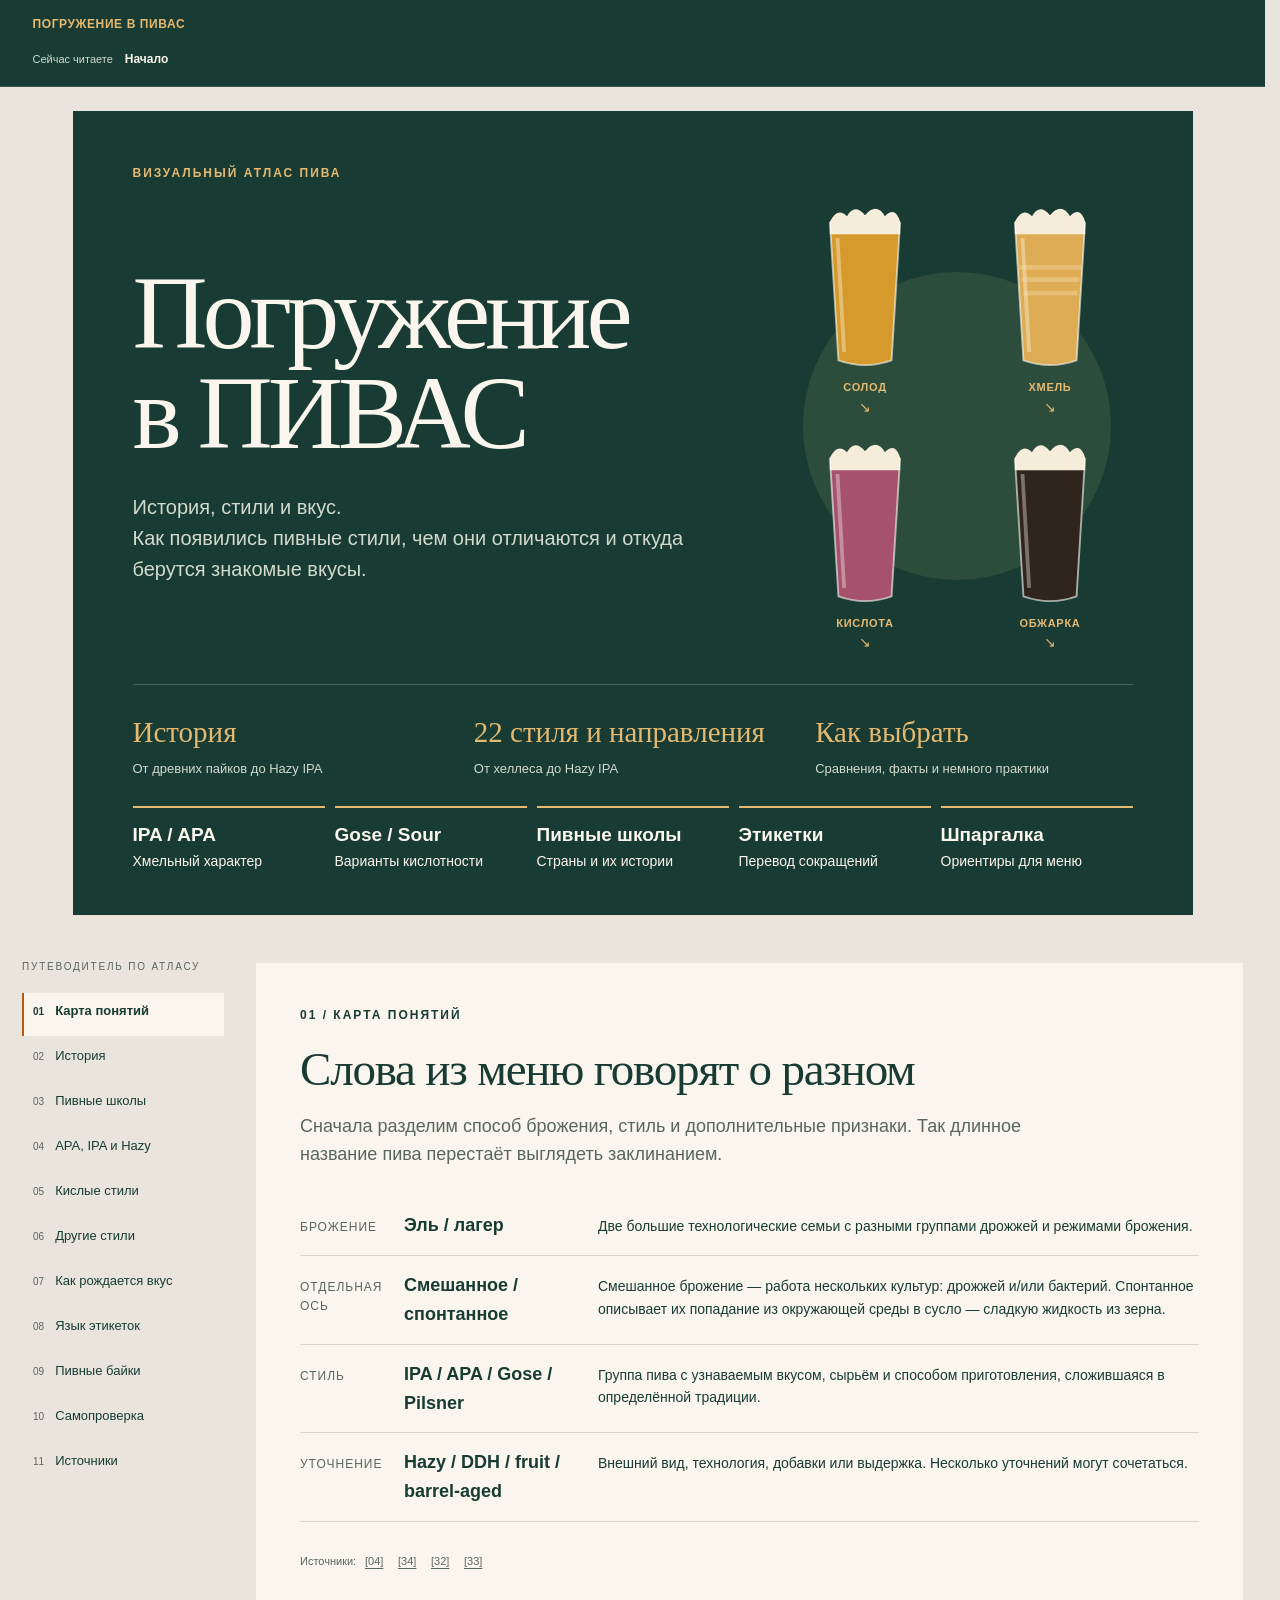
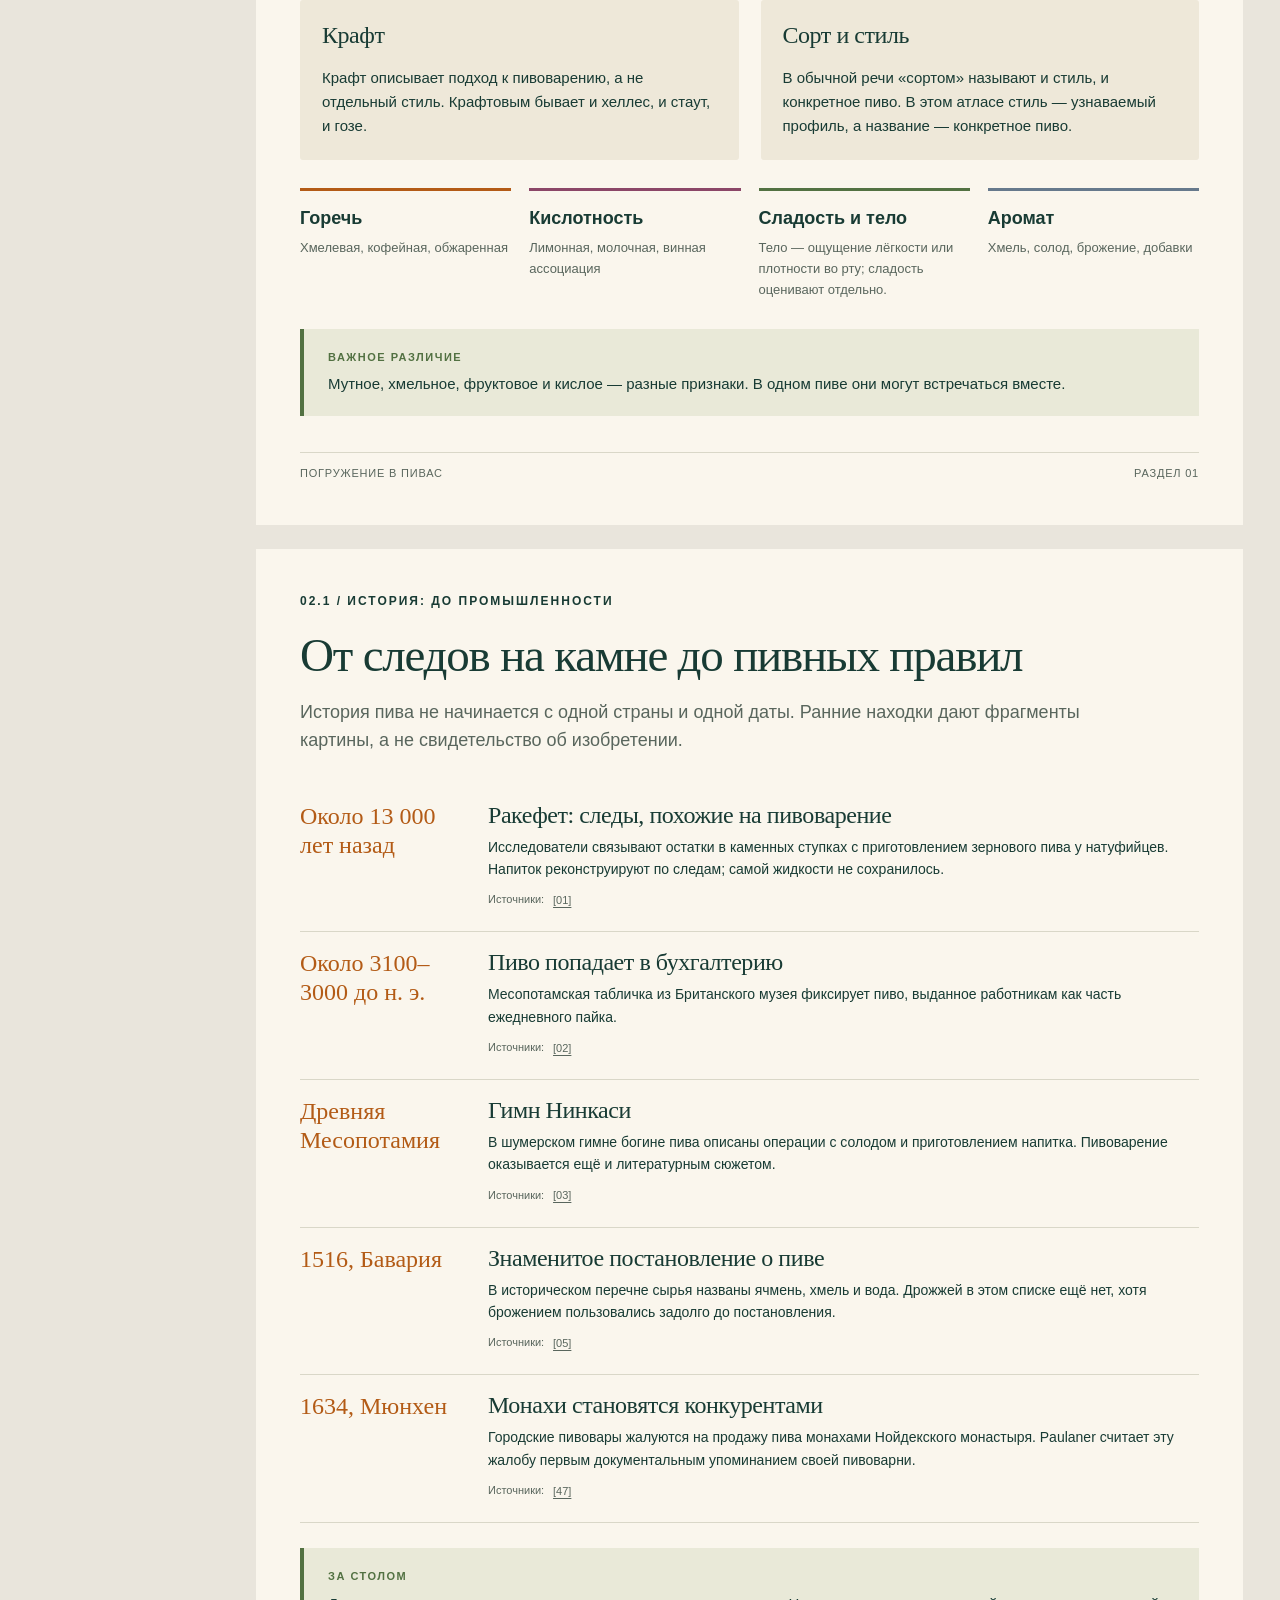
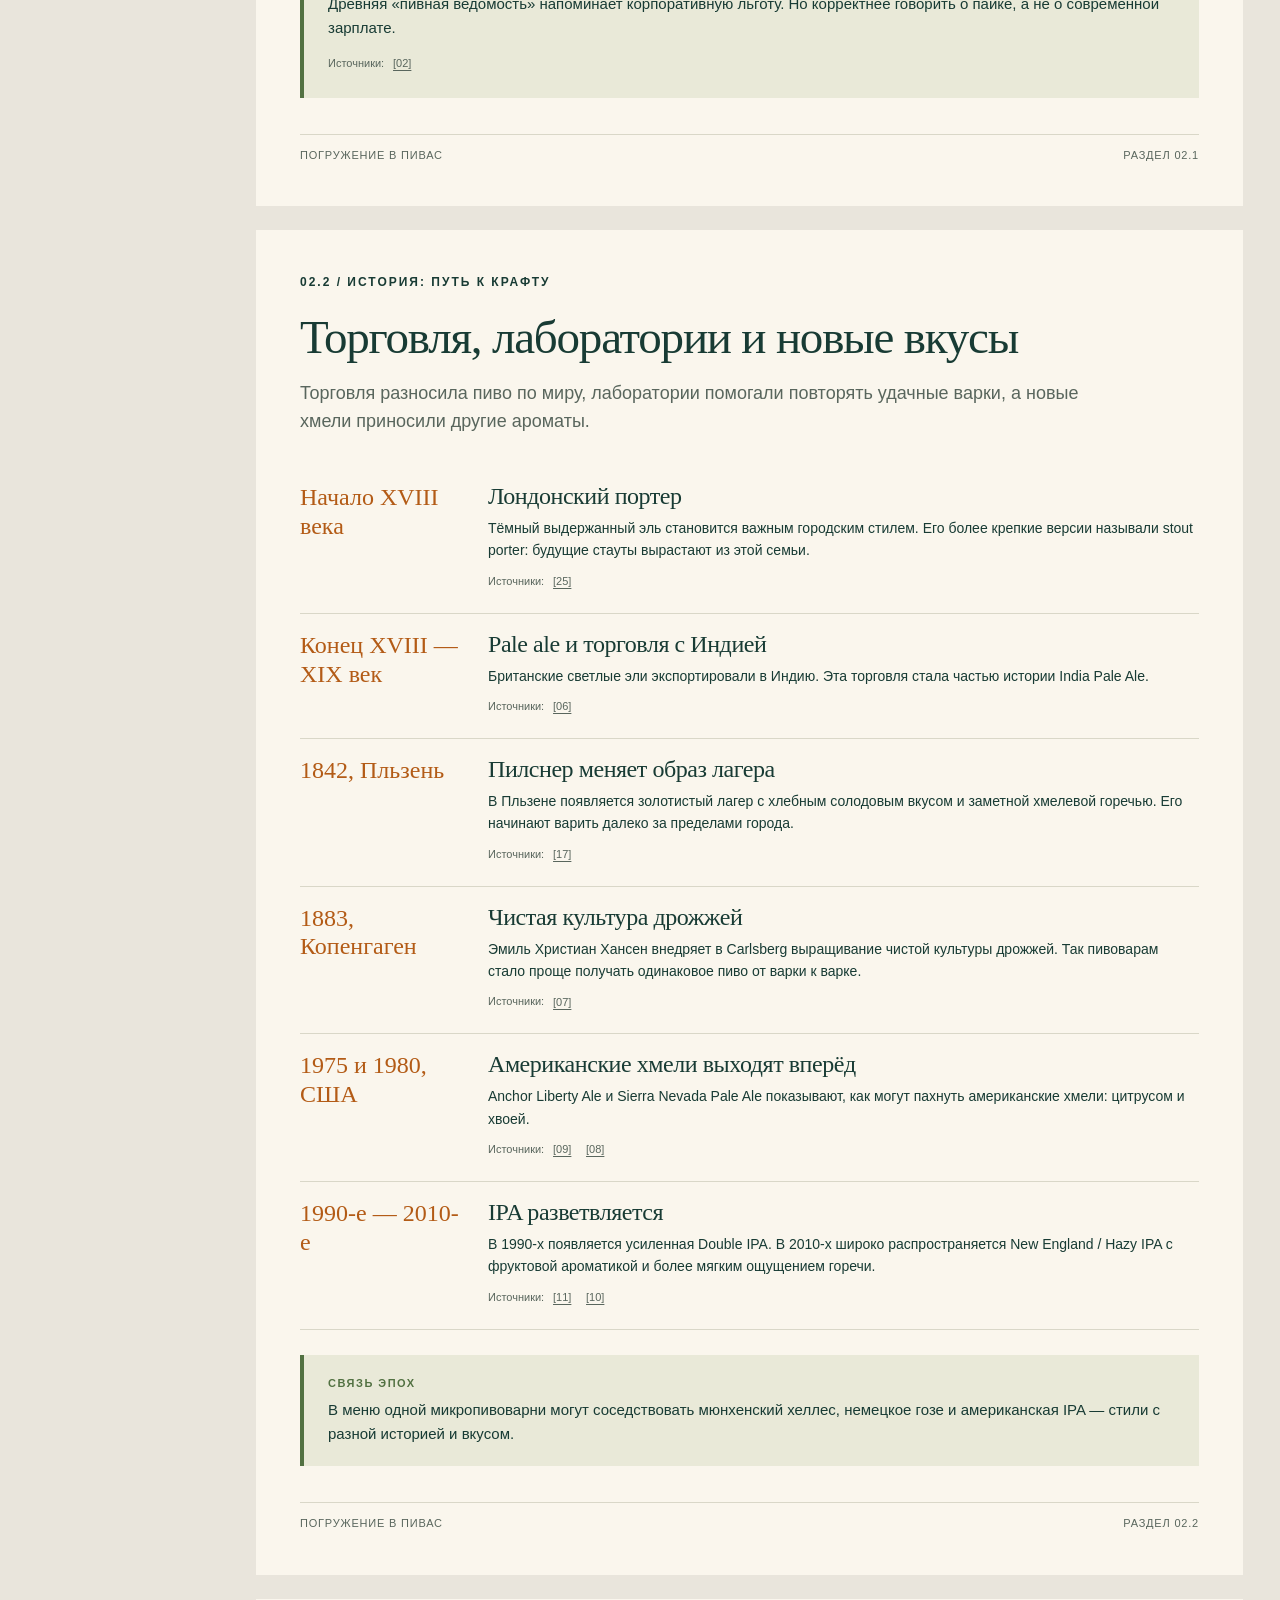
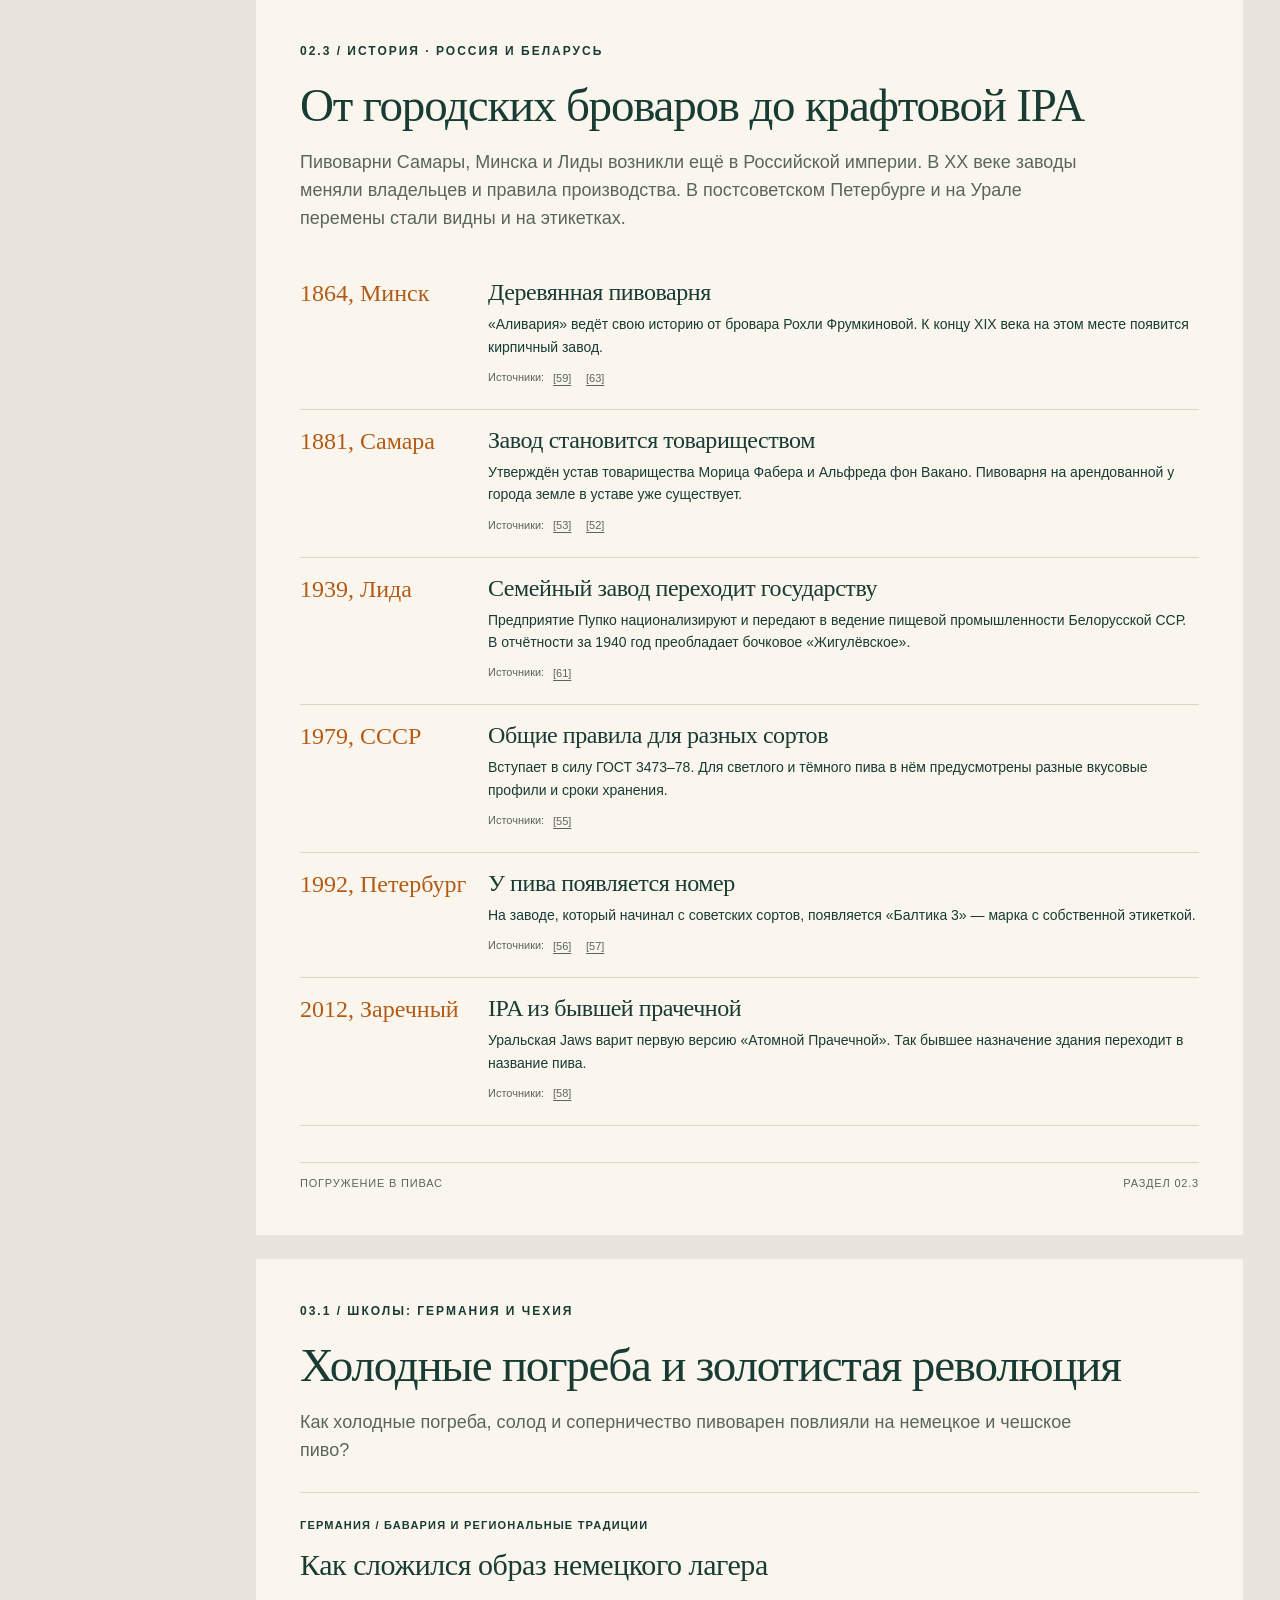
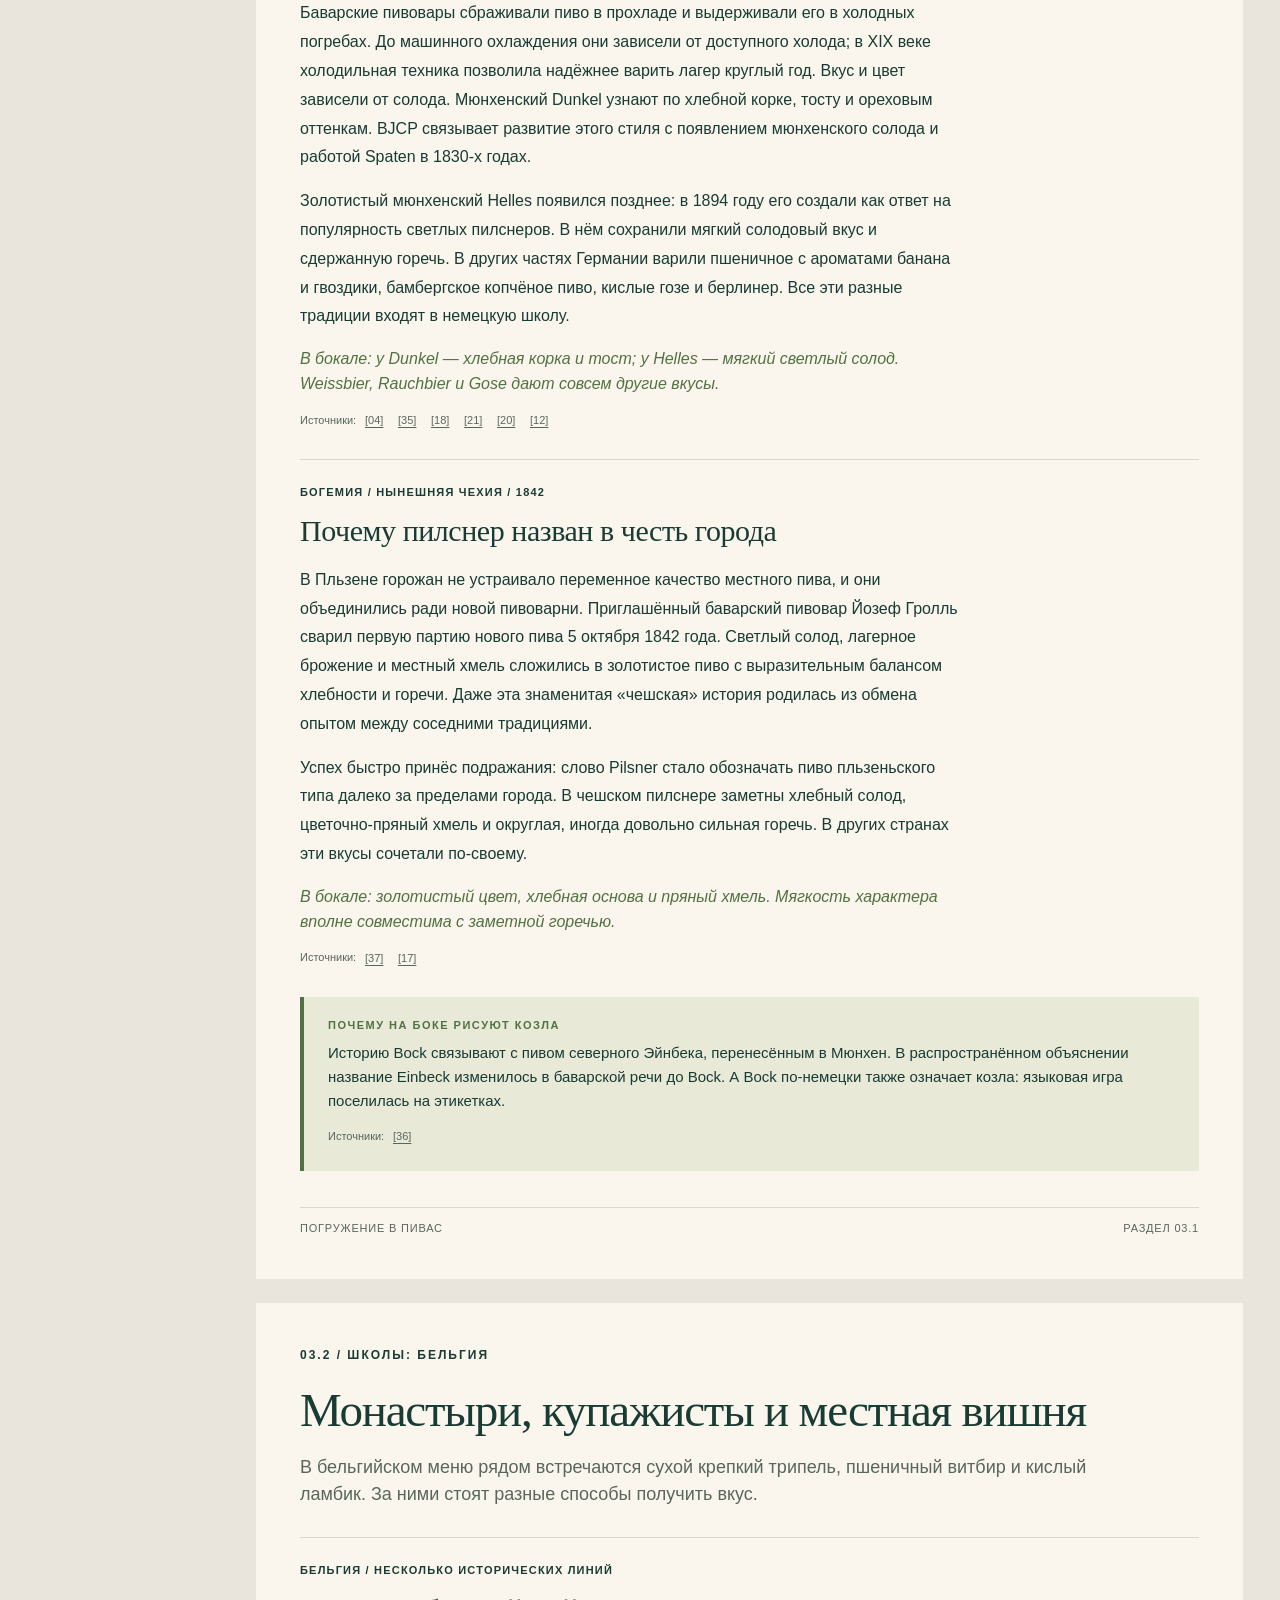
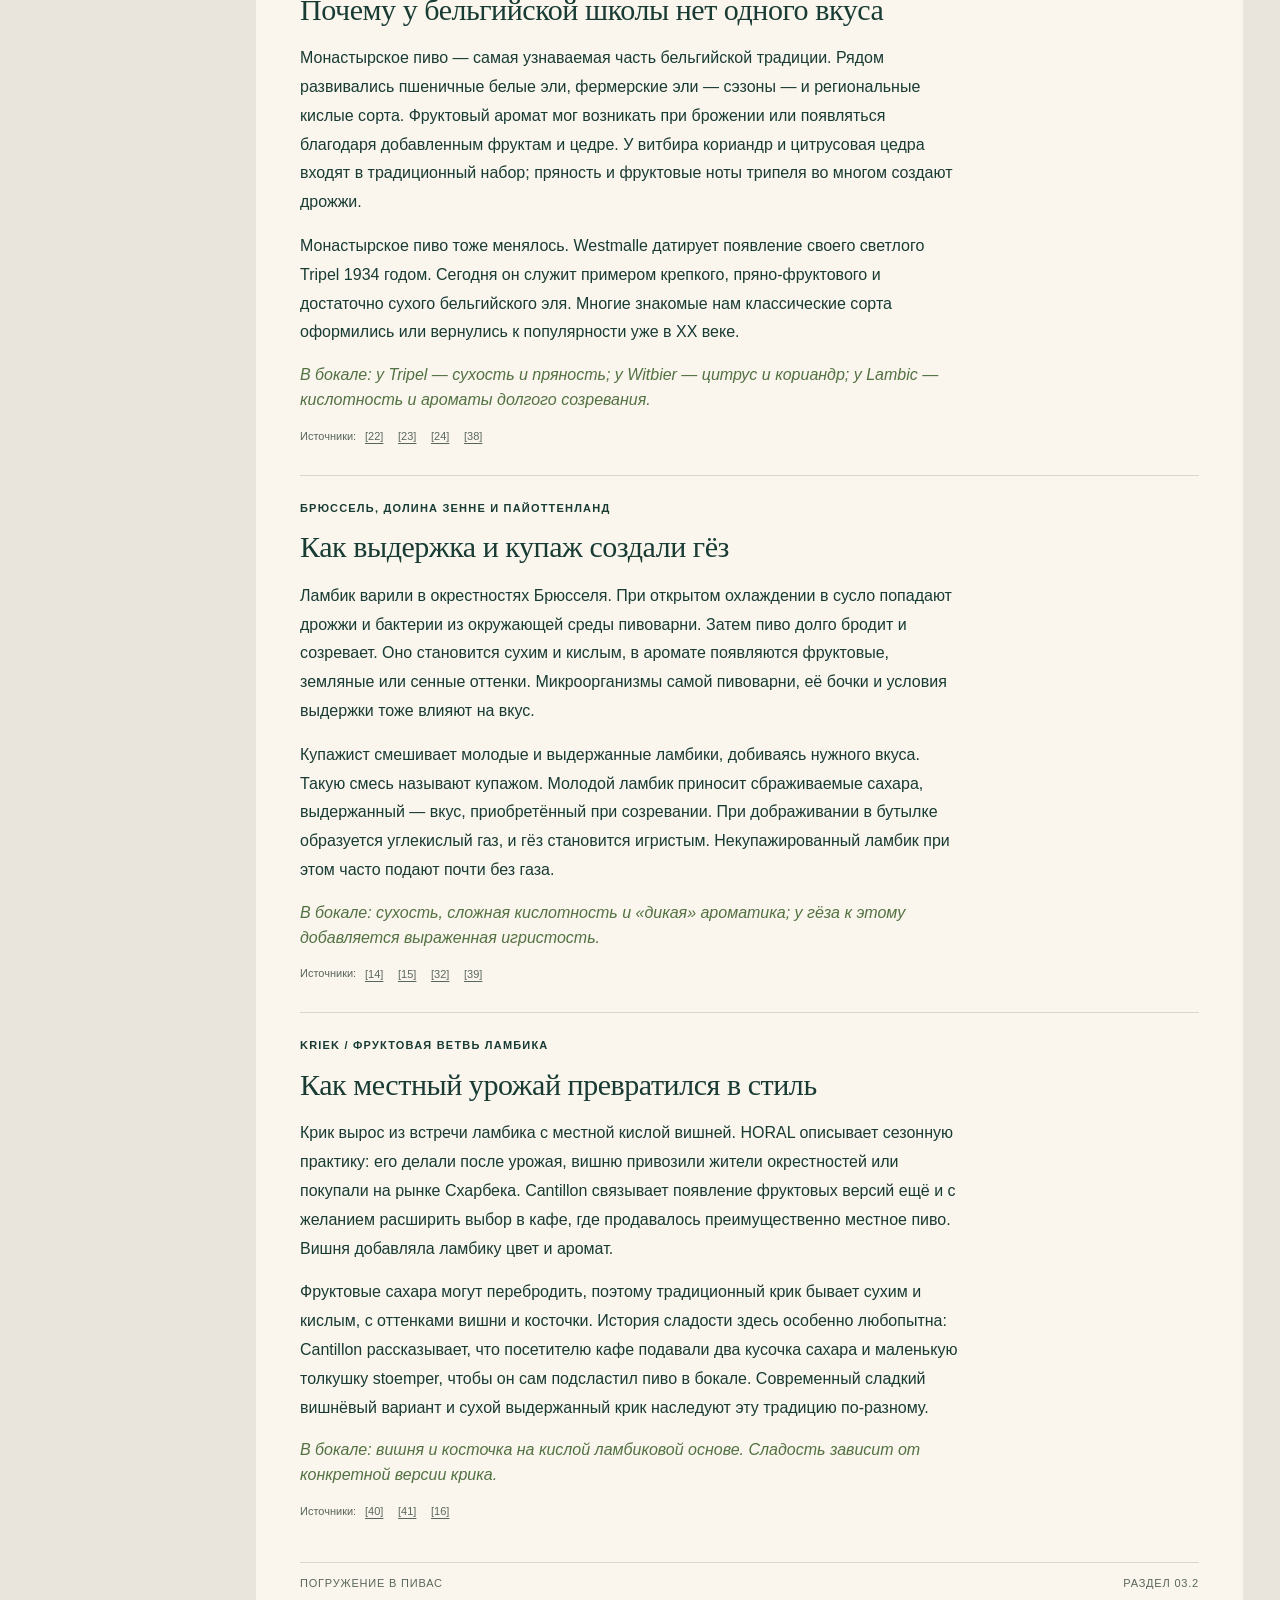
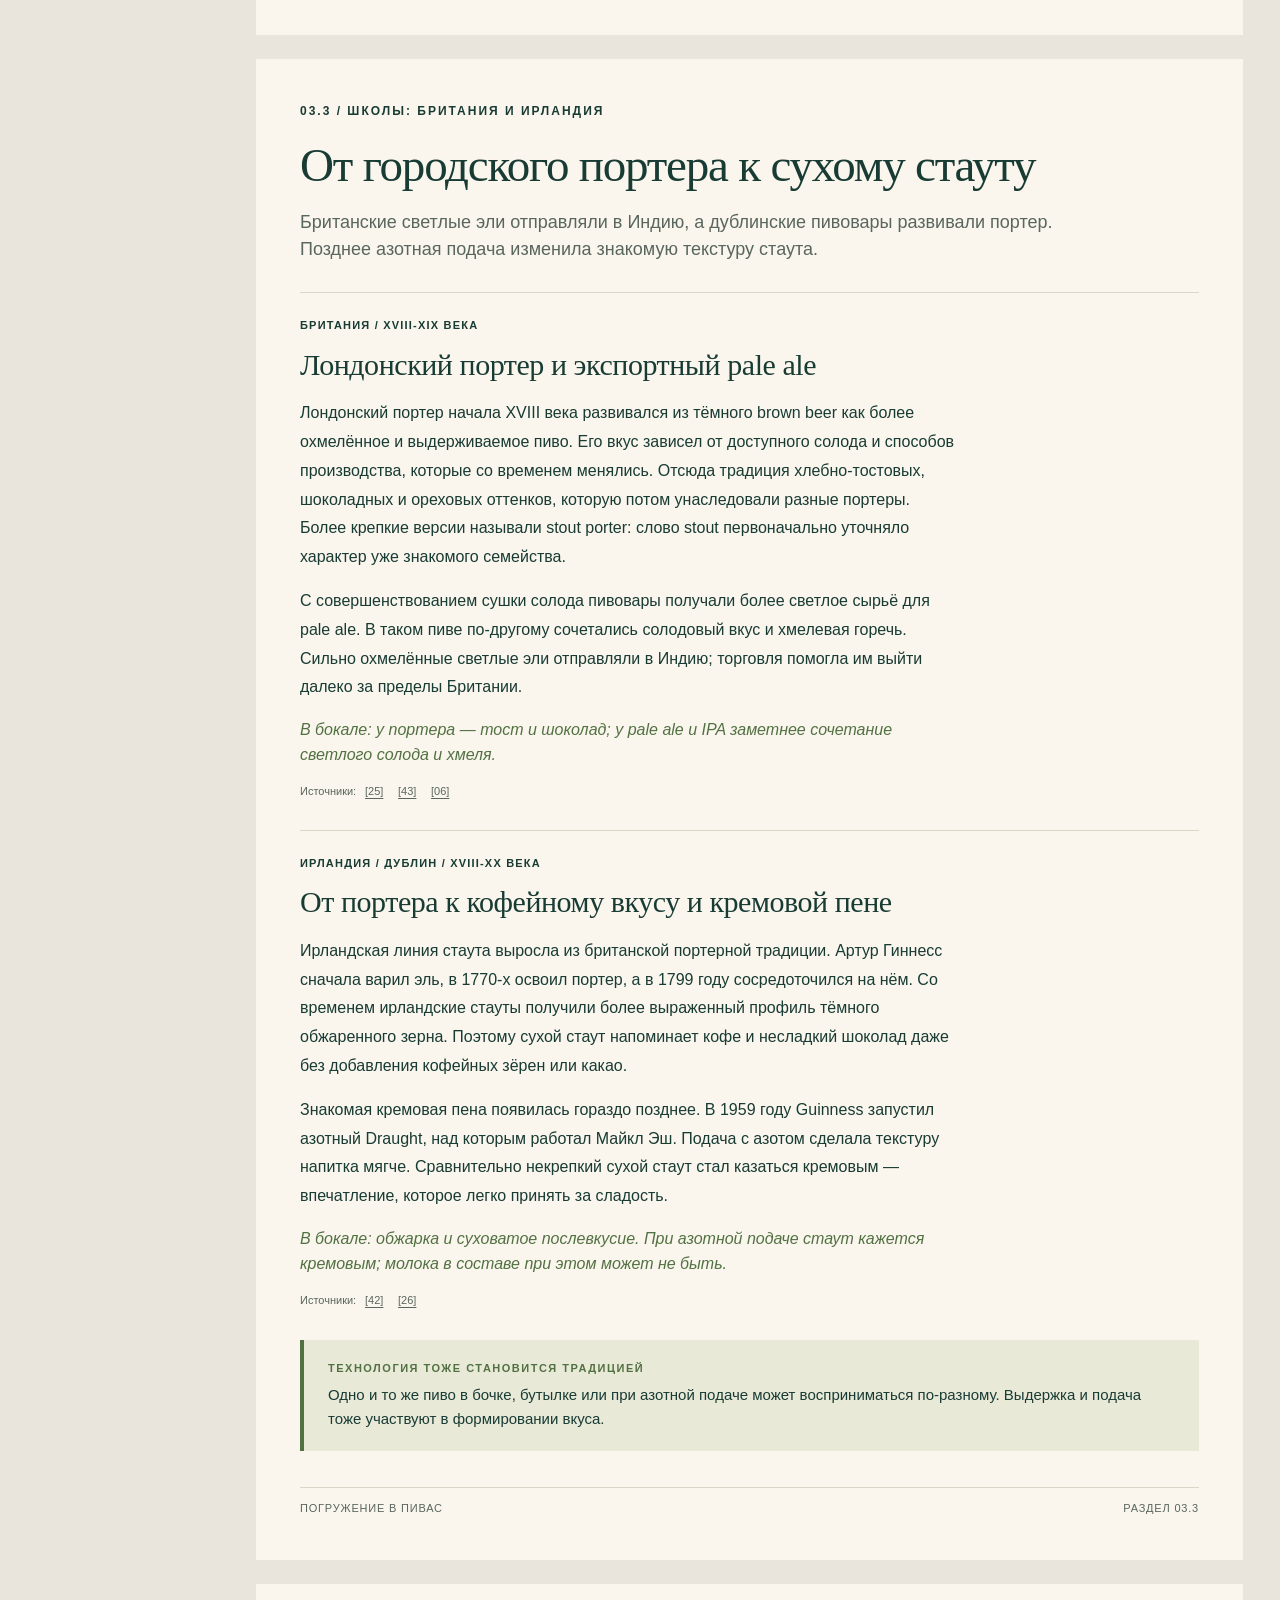
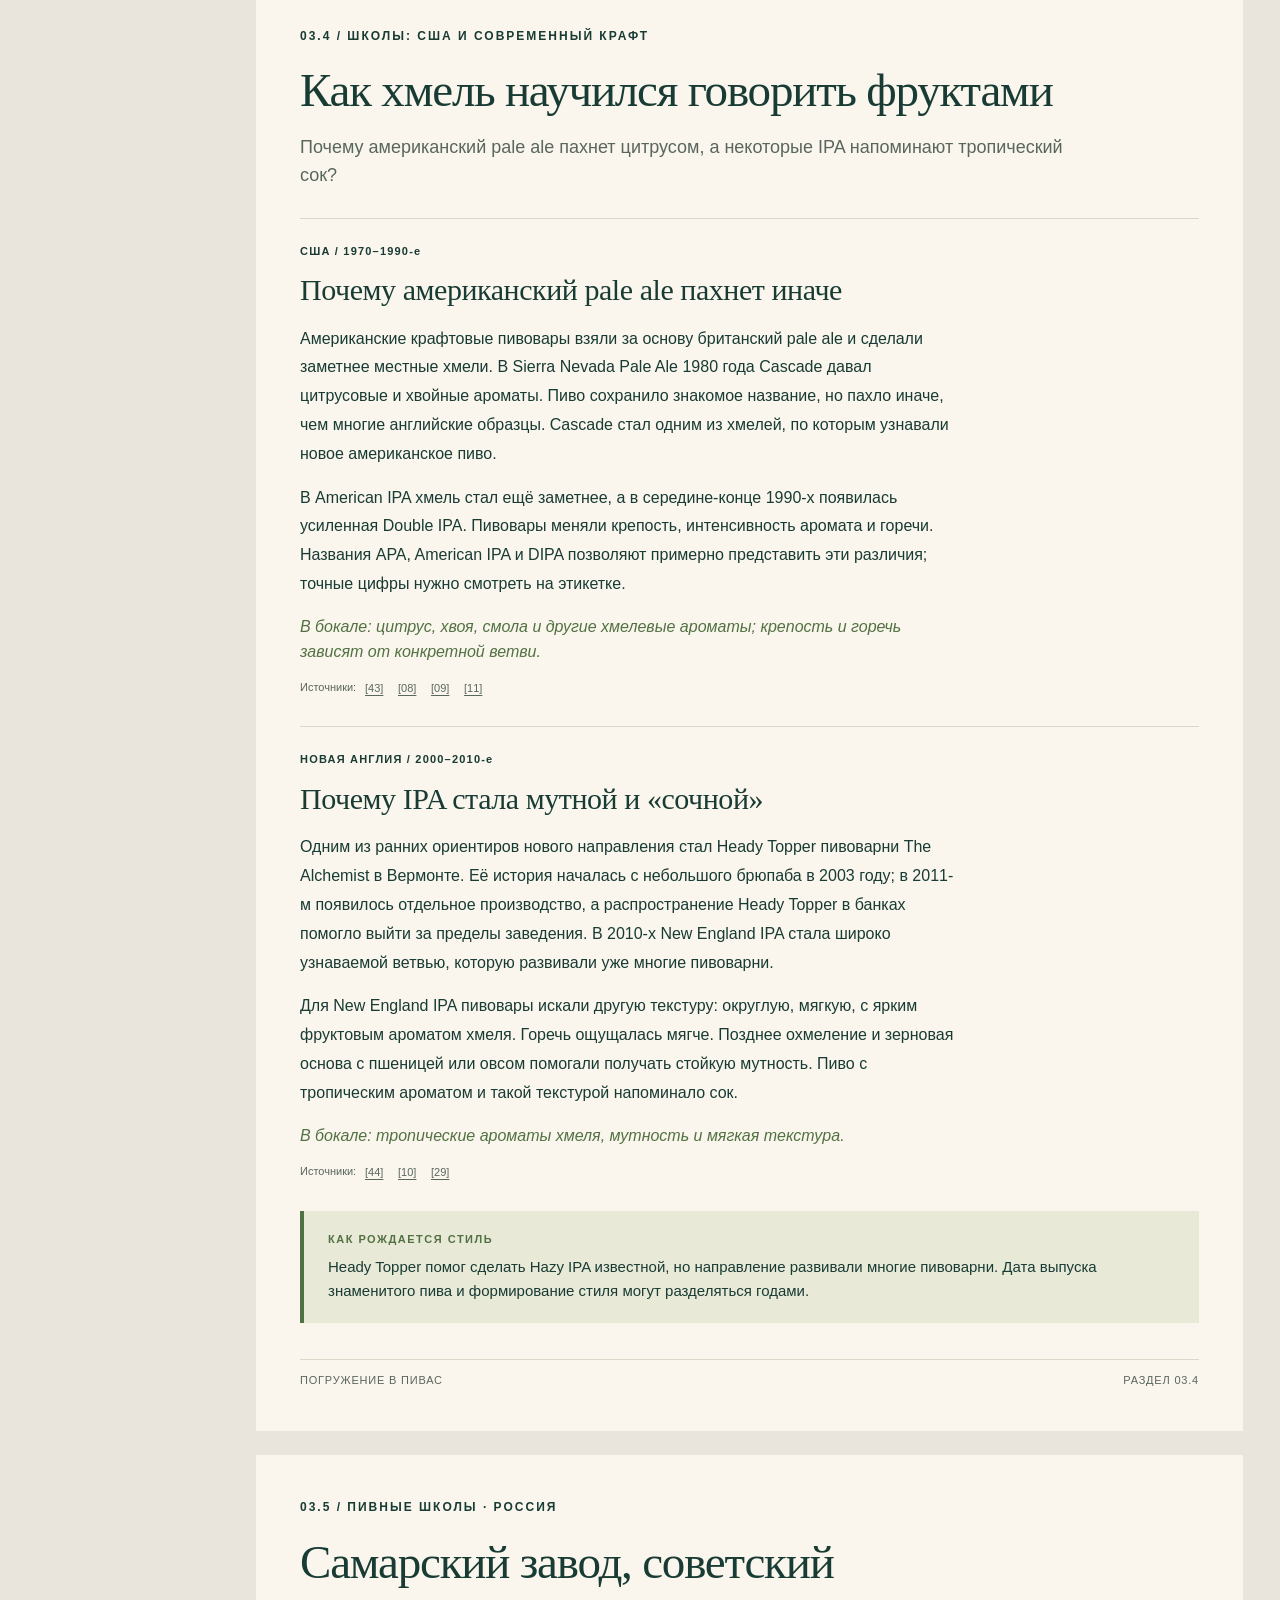
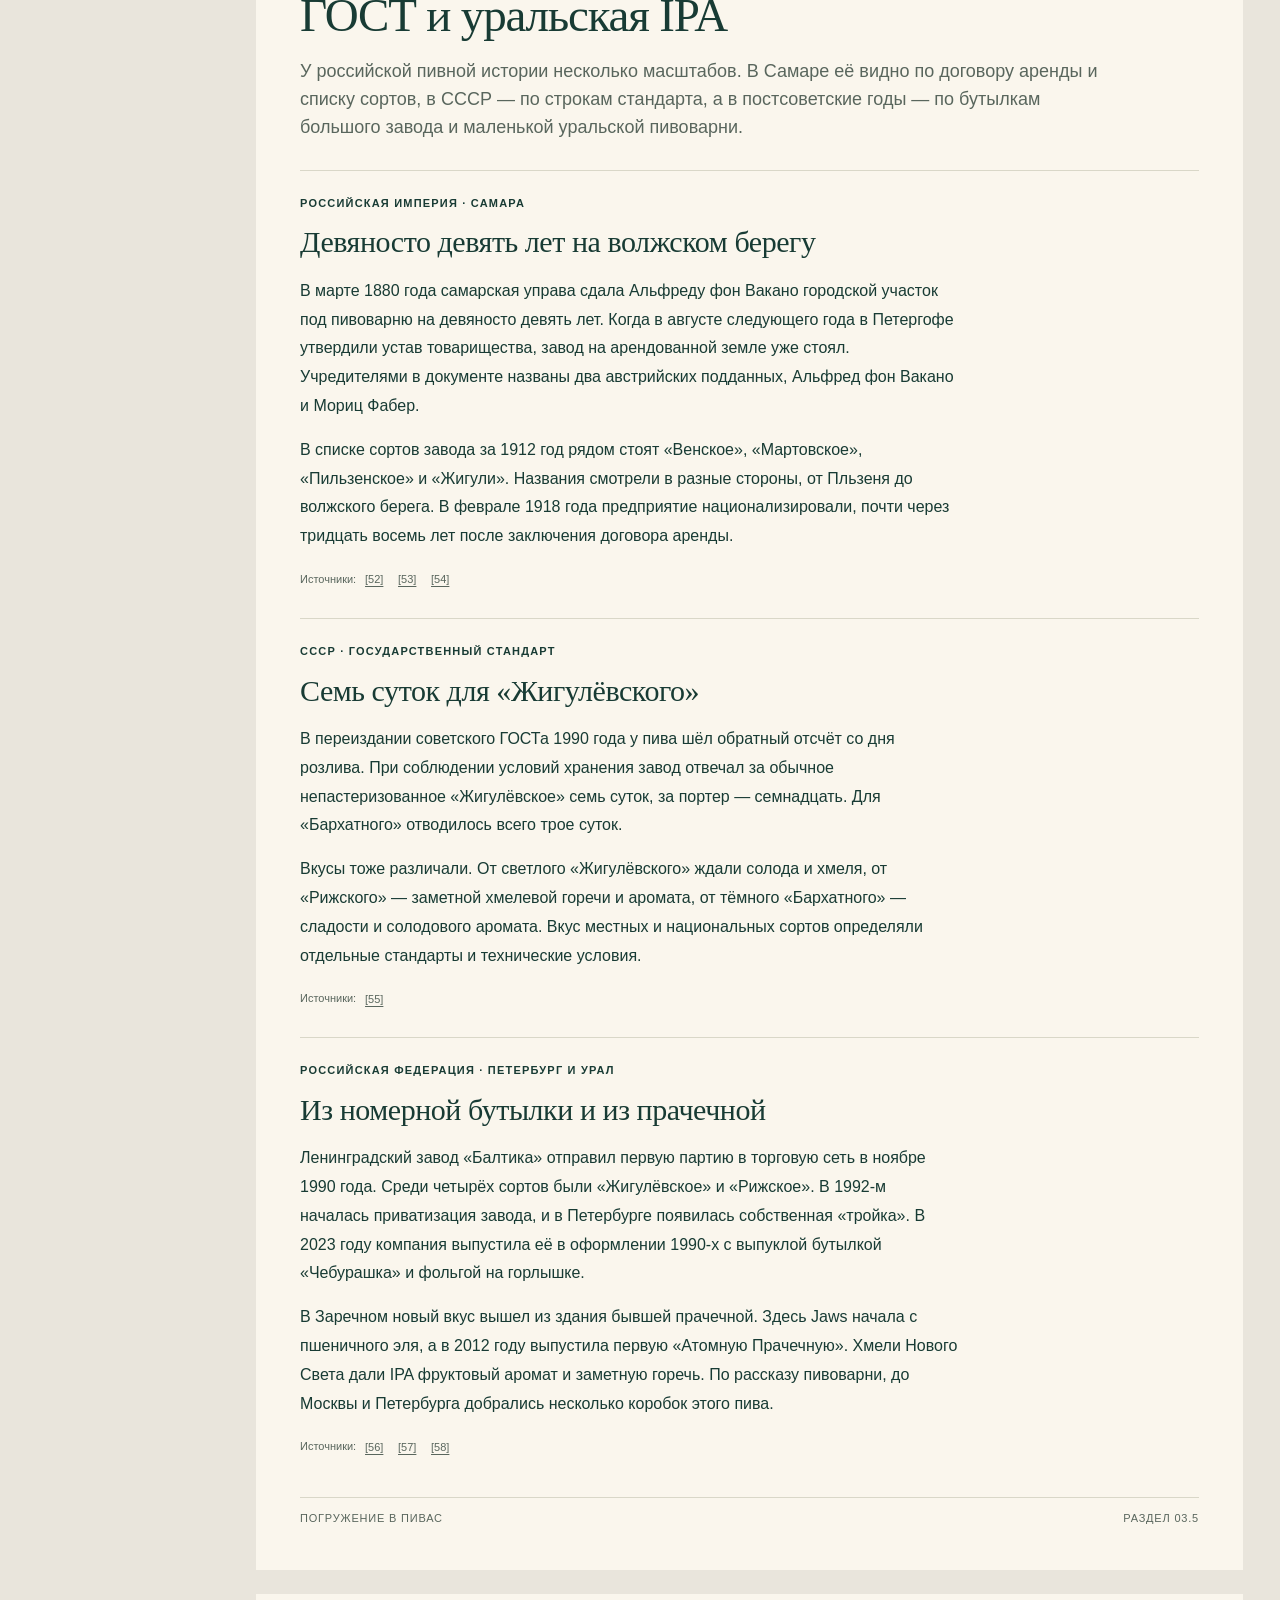
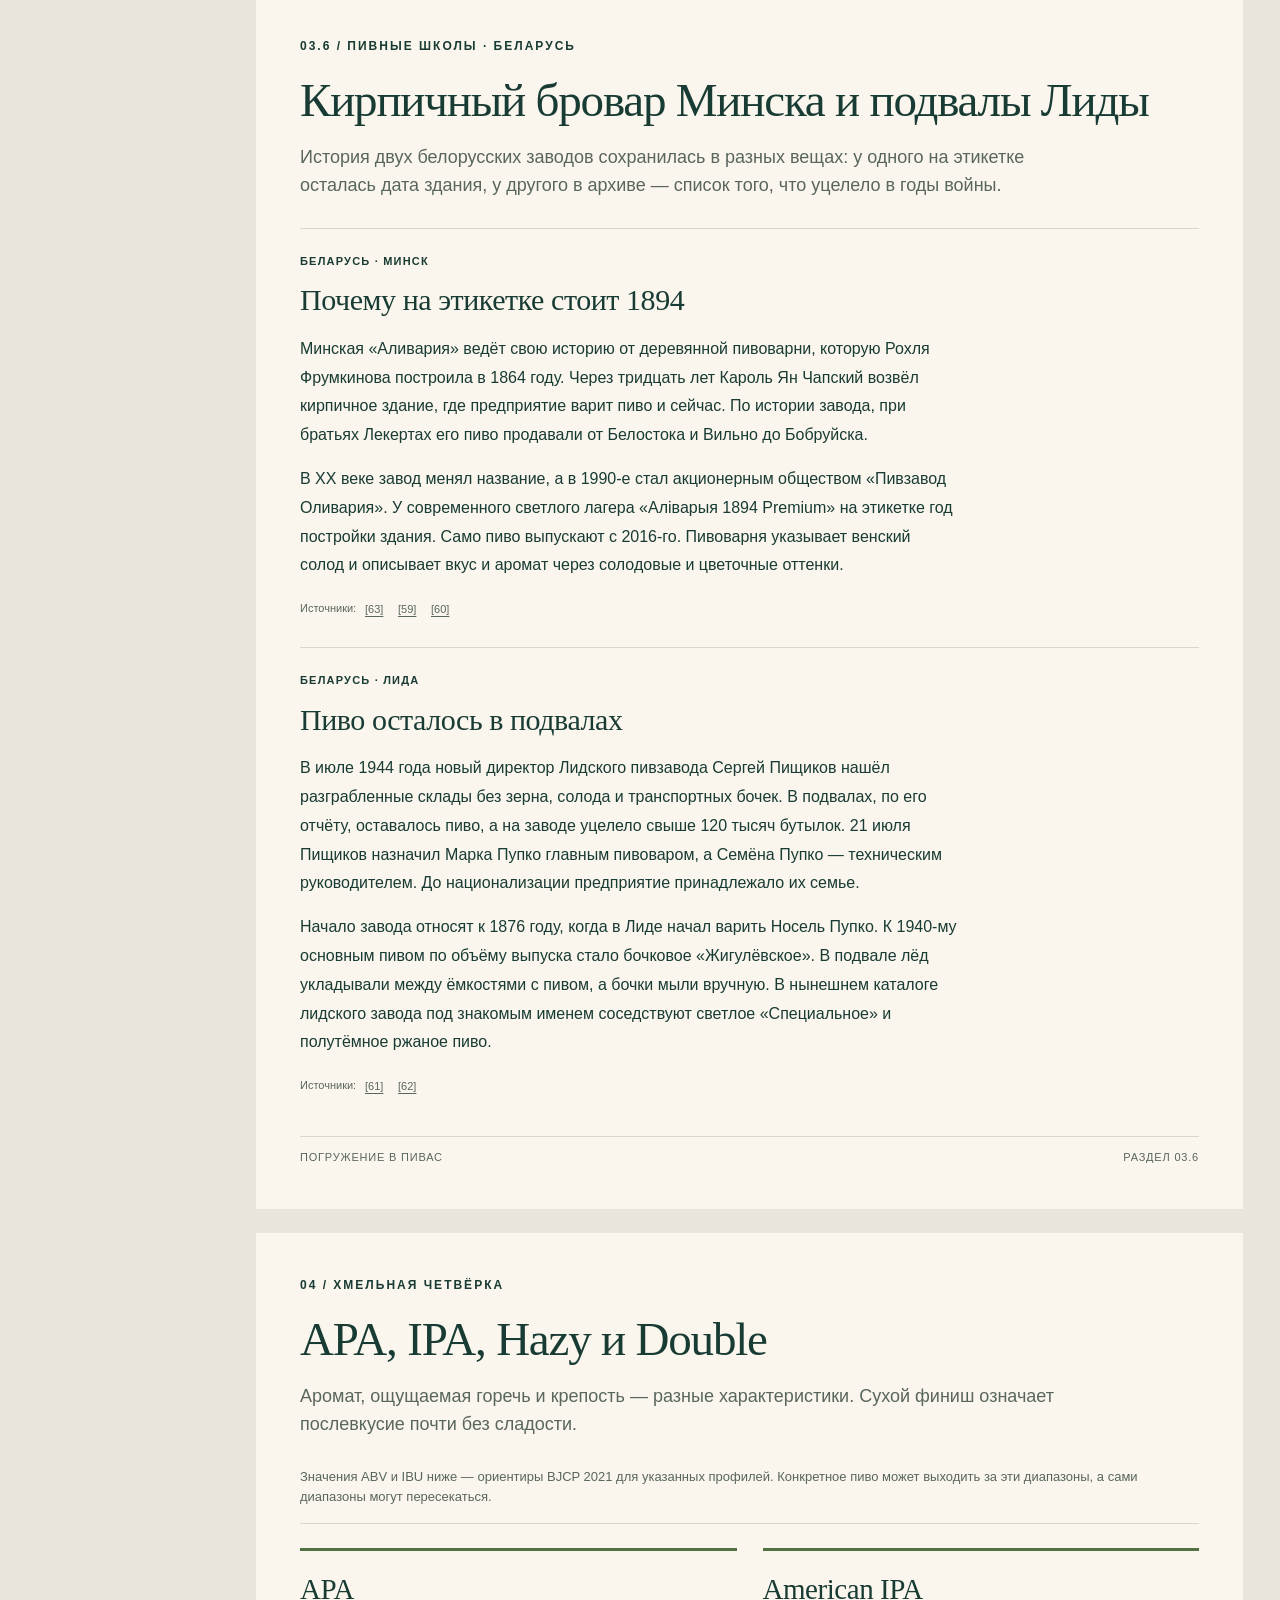
==== commit d754e857: "Improve the beer atlas and consolidate Python tooling Render source cards statically, restore mobile" ====
--- a/index.html
+++ b/index.html
@@ -1,5 +1,32 @@
 <!doctype html>
-<html lang="ru"><head><meta charset="utf-8"><meta name="viewport" content="width=device-width,initial-scale=1"><meta name="description" content="История пива и понятная карта стилей: IPA, APA, Hazy, Gose, sour, лагеры и стауты"><title>Погружение в ПИВАС</title><link rel="icon" type="image/svg+xml" href="data:image/svg+xml,%3Csvg%20xmlns%3D%22http%3A%2F%2Fwww.w3.org%2F2000%2Fsvg%22%20viewBox%3D%22-56%20-24%20186%20186%22%3E%0A%20%20%20%20%3Crect%20x%3D%22-56%22%20y%3D%22-24%22%20width%3D%22186%22%20height%3D%22186%22%20rx%3D%2224%22%20fill%3D%22%23183b34%22%2F%3E%0A%20%20%20%20%3Cg%20transform%3D%22translate(0%200)%22%3E%3Cpath%20d%3D%22M0%200H74L65%20146Q37%20156%209%20146Z%22%20fill%3D%22%23d69a2c%22%2F%3E%3Cpath%20d%3D%22M8%2017L15%20137%22%20fill%3D%22none%22%20stroke%3D%22%23fffdf7%22%20stroke-opacity%3D%22.36%22%20stroke-width%3D%224%22%2F%3E%3Cpath%20d%3D%22M0%200Q8%20-16%2018%20-6Q26%20-20%2037%20-7Q49%20-21%2058%20-6Q69%20-17%2074%200V13H0Z%22%20fill%3D%22%23f5edda%22%2F%3E%3Cpath%20d%3D%22M0%200L9%20146Q37%20156%2065%20146L74%200%22%20fill%3D%22none%22%20stroke%3D%22%23fffdf7%22%20stroke-width%3D%222%22%20stroke-opacity%3D%22.6%22%2F%3E%3C%2Fg%3E%0A%20%20%3C%2Fsvg%3E"><style>
+<html lang="ru" prefix="og: https://ogp.me/ns#"><head><meta charset="utf-8"><meta name="viewport" content="width=device-width,initial-scale=1">
+<title>Погружение в ПИВАС</title>
+<meta name="description" content="История пива, пивные школы и стили в иллюстрированном атласе. Сравнение IPA и APA, язык этикеток и ссылки на исторические источники.">
+<meta name="keywords" content="история пива, стили пива, пивные школы, пивные этикетки, IPA, APA, Hazy IPA, Gose, лагер, стаут">
+<meta name="robots" content="max-image-preview:large">
+<meta name="theme-color" content="#183b34">
+<link rel="canonical" href="https://ntishkevich.github.io/dive-into-beer/">
+<meta property="og:type" content="website">
+<meta property="og:locale" content="ru_RU">
+<meta property="og:site_name" content="Погружение в ПИВАС">
+<meta property="og:title" content="Погружение в ПИВАС">
+<meta property="og:description" content="История пива, пивные школы и стили в иллюстрированном атласе. Сравнение IPA и APA, язык этикеток и ссылки на исторические источники.">
+<meta property="og:url" content="https://ntishkevich.github.io/dive-into-beer/">
+<meta property="og:image" content="https://ntishkevich.github.io/dive-into-beer/assets/social-cover.jpg">
+<meta property="og:image:type" content="image/jpeg">
+<meta property="og:image:width" content="1200">
+<meta property="og:image:height" content="630">
+<meta property="og:image:alt" content="Заголовок «Погружение в ПИВАС» и четыре бокала, иллюстрирующие солод, хмель, кислоту и обжарку.">
+<meta name="twitter:card" content="summary_large_image">
+<meta name="twitter:title" content="Погружение в ПИВАС">
+<meta name="twitter:description" content="История пива, пивные школы и стили в иллюстрированном атласе. Сравнение IPA и APA, язык этикеток и ссылки на исторические источники.">
+<meta name="twitter:image" content="https://ntishkevich.github.io/dive-into-beer/assets/social-cover.jpg">
+<meta name="twitter:image:alt" content="Заголовок «Погружение в ПИВАС» и четыре бокала, иллюстрирующие солод, хмель, кислоту и обжарку.">
+<link rel="icon" href="favicon.ico" sizes="32x32">
+<link rel="icon" href="icon.svg" type="image/svg+xml">
+<link rel="apple-touch-icon" href="apple-touch-icon.png" sizes="180x180">
+<link rel="manifest" href="manifest.webmanifest">
+<style>
 :root {
   --paper: #faf6ed;
   --ink: #183b34;
@@ -372,39 +399,66 @@
 }
 
 .timeline {
-  margin: 30px 0 20px;
+  --timeline-date-column: 10.5rem;
+  --timeline-columns: var(--timeline-date-column) minmax(0, 1fr);
+  --timeline-gap: 1.25rem;
+  --timeline-margin-start: 1.875rem;
+  --timeline-margin-end: 1.25rem;
+  --timeline-event-padding: 1.0625rem;
+  --timeline-rule-width: 1px;
+  --timeline-date-size: 1.5rem;
+  --timeline-date-leading: 1.2;
+  --timeline-title-size: 1.5rem;
+  --timeline-title-gap: .4375rem;
+  --timeline-text-size: .875rem;
+  --timeline-source-gap: .375rem;
+
+  margin-block: var(--timeline-margin-start) var(--timeline-margin-end);
   list-style: none;
   padding: 0;
 }
 
-.timeline li {
-  position: relative;
+.timeline__event {
   display: grid;
-  grid-template-columns: 190px 1fr;
-  gap: 26px;
-  border-bottom: 1px solid var(--line);
-  padding: 17px 0;
-}
-
-.timeline .date {
+  grid-template-columns: var(--timeline-columns);
+  gap: var(--timeline-gap);
+  border-block-end: var(--timeline-rule-width) solid var(--line);
+  padding-block: var(--timeline-event-padding);
+}
+
+.timeline__date {
   font-family: var(--serif);
-  font-size: 23px;
+  font-size: var(--timeline-date-size);
   color: var(--amber);
-  line-height: 1.2;
-}
-
-.timeline h3 {
-  font-size: 24px;
-  margin-bottom: 7px;
-}
-
-.timeline p {
-  font-size: 14px;
+  line-height: var(--timeline-date-leading);
+  hyphens: auto;
+  overflow-wrap: anywhere;
+}
+
+.timeline__title {
+  font-size: var(--timeline-title-size);
+  margin-block-end: var(--timeline-title-gap);
+}
+
+.timeline__text {
+  font-size: var(--timeline-text-size);
   margin: 0;
 }
 
+.timeline__title,.timeline__text {
+  hyphens: auto;
+  overflow-wrap: anywhere;
+}
+
 .timeline .refs {
-  margin-top: 6px;
+  margin-block-start: var(--timeline-source-gap);
+}
+
+@media screen and (max-width: 35em) {
+  .timeline {
+    --timeline-columns: minmax(0, 1fr);
+    --timeline-gap: .4375rem;
+  }
 }
 
 .table-wrap {
@@ -562,37 +616,49 @@
 }
 
 .source-grid {
+  --source-grid-row-gap: 1rem;
+  --source-grid-column-gap: 2rem;
+
   display: grid;
-  grid-template-columns: 1fr 1fr;
-  gap: 16px 32px;
-}
-
-.source {
-  padding: 13px 0;
-  border-top: 1px solid var(--line);
+  grid-template-columns: repeat(2, minmax(0, 1fr));
+  gap: var(--source-grid-row-gap) var(--source-grid-column-gap);
+}
+
+.source-entry {
+  --source-entry-padding: .8125rem;
+  --source-entry-rule-width: 1px;
+  --source-entry-title-size: .8125rem;
+  --source-entry-note-size: .75rem;
+  --source-entry-note-gap: .3125rem;
+  --source-entry-host-size: .625rem;
+  --source-entry-number-gap: .4375rem;
+  --source-entry-title-weight: 700;
+
+  padding-block: var(--source-entry-padding);
+  border-block-start: var(--source-entry-rule-width) solid var(--line);
   break-inside: avoid;
 }
 
-.source b {
-  font-size: 13px;
-}
-
-.source p {
-  font-size: 12px;
+.source-entry > :is(.source-trigger, .source-fallback) {
+  font-size: var(--source-entry-title-size);
+  font-weight: var(--source-entry-title-weight);
+}
+
+.source-entry > p {
+  font-size: var(--source-entry-note-size);
   color: var(--muted);
-  margin: 5px 0;
-}
-
-.source small {
-  font-size: 10px;
+  margin-block: var(--source-entry-note-gap);
+}
+
+.source-entry > small {
+  font-size: var(--source-entry-host-size);
   color: var(--muted);
   overflow-wrap: anywhere;
 }
 
-.source-number {
-  color: var(--amber);
-  font-weight: 700;
-  margin-right: 7px;
+.source-entry__number {
+  color: var(--ink);
+  margin-inline-end: var(--source-entry-number-gap);
 }
 
 .compare-picker {
@@ -766,13 +832,6 @@
   .axes,.ingredients {
     grid-template-columns: 1fr 1fr;
   }
-  .timeline li {
-    grid-template-columns: 130px 1fr;
-    gap: 18px;
-  }
-  .timeline .date {
-    font-size: 20px;
-  }
   .process {
     grid-template-columns: 1fr 1fr;
   }
@@ -824,10 +883,6 @@
   }
   .intro-links {
     grid-template-columns: 1fr 1fr;
-  }
-  .timeline li {
-    grid-template-columns: 1fr;
-    gap: 8px;
   }
   .layer {
     grid-template-columns: 1fr;
@@ -1024,7 +1079,7 @@
     grid-template-columns: 1fr 1fr;
     gap: 14px;
   }
-  .style-card p,.card p,.timeline p,.step p,.myth p,.label-example .explain {
+  .style-card p,.card p,.timeline__text,.step p,.myth p,.label-example .explain {
     font-size: 9pt;
   }
   .style-card h3 {
@@ -1033,16 +1088,12 @@
   .style-sub,.style-stats {
     font-size: 8pt;
   }
-  .timeline li {
-    grid-template-columns: 35mm 1fr;
-    padding: 11px 0;
-    gap: 15px;
-  }
-  .timeline .date {
-    font-size: 14pt;
-  }
-  .timeline h3 {
-    font-size: 15pt;
+  .timeline {
+    --timeline-date-column: 35mm;
+    --timeline-event-padding: 11px;
+    --timeline-gap: 15px;
+    --timeline-date-size: 14pt;
+    --timeline-title-size: 15pt;
   }
   .callout {
     padding: 12px 16px;
@@ -1066,14 +1117,10 @@
   .refs {
     font-size: 7pt;
   }
-  .source p {
-    font-size: 8pt;
-  }
-  .source b {
-    font-size: 9pt;
-  }
-  .source small {
-    font-size: 7pt;
+  .source-entry {
+    --source-entry-note-size: 8pt;
+    --source-entry-title-size: 9pt;
+    --source-entry-host-size: 7pt;
   }
   .process {
     grid-template-columns: repeat(3,1fr);
@@ -1234,7 +1281,13 @@
 }
 
 .refs {
-  line-height: 2.1;
+  --source-reference-leading: 2.1;
+  --source-reference-min-width: 1.875rem;
+  --source-reference-min-height: 1.75rem;
+  --source-reference-gap: .1875rem;
+  --source-reference-padding: .1875rem;
+
+  line-height: var(--source-reference-leading);
 }
 
 .refs a {
@@ -1244,23 +1297,27 @@
 .refs :is(a, .source-trigger) {
   align-items: center;
   justify-content: center;
-  min-width: 30px;
-  min-height: 28px;
-  margin: 0 3px 0 0;
-  padding: 0 3px;
+  min-inline-size: var(--source-reference-min-width);
+  min-block-size: var(--source-reference-min-height);
+  margin-inline-end: var(--source-reference-gap);
+  padding-inline: var(--source-reference-padding);
 }
 
 .source-trigger {
+  --source-trigger-underline-offset: .1875rem;
+
   display: none;
   border: 0;
   background: transparent;
   color: inherit;
   text-decoration: underline;
-  text-underline-offset: 3px;
-}
-
-.source .source-trigger {
-  min-block-size: 24px;
+  text-underline-offset: var(--source-trigger-underline-offset);
+}
+
+.source-entry > .source-trigger {
+  --source-entry-trigger-min-block-size: 1.5rem;
+
+  min-block-size: var(--source-entry-trigger-min-block-size);
   max-inline-size: 100%;
   padding: 0;
   text-align: start;
@@ -1282,66 +1339,101 @@
 }
 
 .source-popover {
+  --source-popover-gutter: .875rem;
+  --source-popover-width: 25.625rem;
+  --source-popover-viewport-clearance: 2rem;
+  --source-popover-padding-block: 1rem;
+  --source-popover-padding-inline: 1.25rem;
+  --source-popover-border: 1px;
+  --source-popover-accent: .25rem;
+  --source-popover-radius: .3125rem;
+  --source-popover-shadow: 0 .5rem 1.5rem #183b3440;
+  --source-popover-number-size: .75rem;
+  --source-popover-target-size: 2.75rem;
+  --source-popover-close-radius: .25rem;
+  --source-popover-close-size: 1.25rem;
+  --source-popover-title-size: clamp(1.3125rem, 3vw, 1.6875rem);
+  --source-popover-title-gap: .625rem;
+  --source-popover-item-gap: .875rem;
+  --source-popover-link-size: .8125rem;
+  --source-popover-link-weight: 650;
+  --source-popover-new-tab-gap: .25rem;
+  --source-popover-desktop-gutter: 1.125rem;
+  --source-popover-alignment-width: 77.5rem;
+  --source-popover-enter-duration: 150ms;
+  --source-popover-enter-offset: .5rem;
+  --source-popover-enter-opacity: .65;
+
   position: fixed;
-  inset-block: auto max(14px, env(safe-area-inset-bottom, 0px));
+  inset-block: auto max(var(--source-popover-gutter), env(safe-area-inset-bottom));
   inset-inline: 0;
-  inline-size: min(410px, calc(100% - 28px));
+  inline-size: min(var(--source-popover-width), calc(100% - 2 * var(--source-popover-gutter)));
   max-inline-size: none;
-  max-block-size: calc(100dvh - 32px);
+  max-block-size: calc(100dvh - var(--source-popover-viewport-clearance));
   margin: 0 auto;
-  padding: 16px 20px;
+  padding: var(--source-popover-padding-block) var(--source-popover-padding-inline);
   overflow: auto;
   color: var(--ink);
   background: var(--paper);
-  border: 1px solid var(--ink);
-  border-block-start: 4px solid var(--hop);
-  border-radius: 5px;
-  box-shadow: 0 8px 24px #183b3440;
-}
-
-.source-popover-top {
-  display: flex;
-  align-items: center;
-  justify-content: space-between;
-  gap: 12px;
+  border: var(--source-popover-border) solid var(--ink);
+  border-block-start: var(--source-popover-accent) solid var(--hop);
+  border-radius: var(--source-popover-radius);
+  box-shadow: var(--source-popover-shadow);
+}
+
+@media screen {
+  .source-popover:popover-open {
+    display: flex;
+    flex-wrap: wrap;
+    align-items: center;
+    column-gap: var(--source-popover-item-gap);
+  }
+}
+
+.source-popover > small {
+  margin-inline-end: auto;
   color: var(--muted);
-  font-size: 12px;
-}
-
-.source-popover-top button {
-  inline-size: 44px;
-  block-size: 44px;
+  font-size: var(--source-popover-number-size);
+}
+
+.source-popover > button {
+  inline-size: var(--source-popover-target-size);
+  block-size: var(--source-popover-target-size);
   color: var(--ink);
   background: transparent;
-  border: 1px solid var(--line);
-  border-radius: 4px;
-  font-size: 20px;
-}
-
-.source-popover h2 {
-  margin-block-end: 10px;
-  font-size: clamp(21px, 3vw, 27px);
+  border: var(--source-popover-border) solid var(--line);
+  border-radius: var(--source-popover-close-radius);
+  font-size: var(--source-popover-close-size);
+}
+
+.source-popover > :is(h2, p) {
+  flex: 0 0 100%;
+  min-inline-size: 0;
   overflow-wrap: anywhere;
 }
 
-.source-popover-links {
-  display: flex;
-  flex-wrap: wrap;
-  gap: 0 14px;
-  font-size: 13px;
-  font-weight: 650;
-}
-
-.source-popover-links a {
+.source-popover > h2 {
+  margin-block-end: var(--source-popover-title-gap);
+  font-size: var(--source-popover-title-size);
+}
+
+.source-popover > a {
   display: inline-flex;
   align-items: center;
-  min-block-size: 44px;
+  min-block-size: var(--source-popover-target-size);
+  font-size: var(--source-popover-link-size);
+  font-weight: var(--source-popover-link-weight);
+}
+
+.source-popover__jump[target="_blank"]::after {
+  content: '↗' / '';
+  margin-inline-start: var(--source-popover-new-tab-gap);
 }
 
 @media (min-width: 901px) {
   .source-popover {
     inset-inline-start: auto;
-    inset-inline-end: max(18px, calc((100vw - 1240px) / 2));
+    inset-inline-end: max(var(--source-popover-desktop-gutter), calc((100vw - var(--source-popover-alignment-width)) / 2));
   }
 }
 
@@ -1575,11 +1667,6 @@
   gap: 26px;
 }
 
-.atlas-content .timeline li {
-  grid-template-columns: 135px 1fr;
-  gap: 20px;
-}
-
 .atlas-content .history-story>p {
   font-size: 16px;
 }
@@ -1588,12 +1675,8 @@
   display: none;
 }
 
-.eyebrow,.story-kicker,.style-stats b,.label-example .stats,.source-number {
+.eyebrow,.story-kicker,.style-stats b,.label-example .stats {
   color: var(--ink);
-}
-
-.timeline .date {
-  font-size: 24px;
 }
 
 @media (hover:hover) and (prefers-reduced-motion:no-preference) {
@@ -1616,12 +1699,12 @@
     transform: translateY(-7px) rotate(-3deg);
   }
   .source-popover:popover-open {
-    animation: source-appear 150ms ease-out;
+    animation: source-appear var(--source-popover-enter-duration) ease-out;
   }
   @keyframes source-appear {
     from {
-      opacity: .65;
-      transform: translateY(8px);
+      opacity: var(--source-popover-enter-opacity);
+      transform: translateY(var(--source-popover-enter-offset));
     }
   }
   .cover-art {
@@ -1906,10 +1989,6 @@
   }
   .atlas-content .layer p {
     grid-column: 1;
-  }
-  .atlas-content .timeline li {
-    grid-template-columns: 1fr;
-    gap: 7px;
   }
   .table-wrap {
     margin-left: 0;
@@ -1968,761 +2047,510 @@
     <figcaption>Обжарка</figcaption>
   </figure>
   <span class="cover-glass-arrow" aria-hidden="true">↘</span>
-</a></div></div><div class="cover-route"><div><b>История</b><span>От древних пайков до Hazy IPA</span></div><div><b>22 стиля и направления</b><span>От хеллеса до Hazy IPA</span></div><div><b>Как выбрать</b><span>Сравнения, факты и немного практики</span></div></div><div class="intro-links"><a href="#hops"><b>IPA / APA</b>Хмельный характер</a><a href="#sour"><b>Gose / Sour</b>Варианты кислотности</a><a href="#school-central"><b>Пивные школы</b>Страны и их истории</a><a href="#label"><b>Этикетки</b>Перевод сокращений</a><a href="#quick"><b>Шпаргалка</b>Ориентиры для меню</a></div></section><div class="atlas-layout"><aside class="atlas-sidebar" aria-label="Оглавление атласа"><p class="index-label">Путеводитель по атласу</p><nav aria-label="Главы атласа"><a href="#map" data-section-link="start"><span>01</span>Карта понятий</a><a href="#history-old" data-section-link="history-old"><span>02</span>История</a><a href="#school-central" data-section-link="school-central"><span>03</span>Пивные школы</a><a href="#hops" data-section-link="hops"><span>04</span>APA, IPA и Hazy</a><a href="#sour" data-section-link="sour"><span>05</span>Кислые стили</a><a href="#lagers" data-section-link="lagers"><span>06</span>Другие стили</a><a href="#brew" data-section-link="brew"><span>07</span>Как рождается вкус</a><a href="#label" data-section-link="label"><span>08</span>Язык этикеток</a><a href="#myths" data-section-link="myths"><span>09</span>Пивные байки</a><a href="#practice" data-section-link="practice"><span>10</span>Самопроверка</a><a href="#sources" data-section-link="sources"><span>11</span>Источники</a></nav></aside><div class="atlas-content"><details class="atlas-mobile-index"><summary>Содержание атласа</summary><nav aria-label="Содержание на небольшом экране"><a href="#map" data-section-link="start"><span>01</span>Карта понятий</a><a href="#history-old" data-section-link="history-old"><span>02</span>История</a><a href="#school-central" data-section-link="school-central"><span>03</span>Пивные школы</a><a href="#hops" data-section-link="hops"><span>04</span>APA, IPA и Hazy</a><a href="#sour" data-section-link="sour"><span>05</span>Кислые стили</a><a href="#lagers" data-section-link="lagers"><span>06</span>Другие стили</a><a href="#brew" data-section-link="brew"><span>07</span>Как рождается вкус</a><a href="#label" data-section-link="label"><span>08</span>Язык этикеток</a><a href="#myths" data-section-link="myths"><span>09</span>Пивные байки</a><a href="#practice" data-section-link="practice"><span>10</span>Самопроверка</a><a href="#sources" data-section-link="sources"><span>11</span>Источники</a></nav></details><section id="map" class="sheet" data-nav-group="start" data-reading-title="Карта понятий" tabindex="-1"><div class="eyebrow">01 / КАРТА ПОНЯТИЙ</div><h2>Слова из меню говорят о разном</h2><p class="lead">Сначала разделим способ брожения, стиль и дополнительные признаки. Так длинное название пива перестаёт выглядеть заклинанием.</p><div class="layers"><div class="layer"><span>Брожение</span><b>Эль / лагер</b><p>Две большие технологические семьи с разными группами дрожжей и режимами брожения.</p></div><div class="layer"><span>Отдельная ось</span><b>Смешанное / спонтанное</b><p>Смешанное брожение — работа нескольких культур: дрожжей и/или бактерий. Спонтанное описывает их попадание из окружающей среды в сусло — сладкую жидкость из зерна.</p></div><div class="layer"><span>Стиль</span><b>IPA / APA / Gose / Pilsner</b><p>Группа пива с узнаваемым вкусом, сырьём и способом приготовления, сложившаяся в определённой традиции.</p></div><div class="layer"><span>Уточнение</span><b>Hazy / DDH / fruit / barrel-aged</b><p>Внешний вид, технология, добавки или выдержка. Несколько уточнений могут сочетаться.</p></div></div><div class="refs">Источники: <a class="source-fallback" href="https://www.laves.niedersachsen.de/startseite/lebensmittel/lebensmittelgruppen/getranke/wissenswertes-rund-ums-bier-hopfen-und-malz-73554.html" aria-label="[04] — Источник 4: LAVES: Wissenswertes rund ums Bier">[04]</a><button type="button" class="source-trigger" popovertarget="source-popover-basics" aria-haspopup="dialog" aria-label="[04] — Источник 4: LAVES: Wissenswertes rund ums Bier">[04]</button><a class="source-fallback" href="https://www.bjcp.org/style/2021/28/28A/brett-beer/" aria-label="[34] — Источник 34: BJCP 28A: Brett Beer">[34]</a><button type="button" class="source-trigger" popovertarget="source-popover-brett" aria-haspopup="dialog" aria-label="[34] — Источник 34: BJCP 28A: Brett Beer">[34]</button><a class="source-fallback" href="https://www.allagash.com/coolship/" aria-label="[32] — Источник 32: Allagash: Brewing with a Coolship">[32]</a><button type="button" class="source-trigger" popovertarget="source-popover-coolship" aria-haspopup="dialog" aria-label="[32] — Источник 32: Allagash: Brewing with a Coolship">[32]</button><a class="source-fallback" href="https://www.brewersassociation.org/edu/brewers-association-beer-style-guidelines/" aria-label="[33] — Источник 33: Brewers Association: Style Guidelines 2026">[33]</a><button type="button" class="source-trigger" popovertarget="source-popover-ba" aria-haspopup="dialog" aria-label="[33] — Источник 33: Brewers Association: Style Guidelines 2026">[33]</button></div><div class="cards"><article class="card"><h3>Крафт</h3><p>Крафт описывает подход к пивоварению, а не отдельный стиль. Крафтовым бывает и хеллес, и стаут, и гозе.</p></article><article class="card"><h3>Сорт и стиль</h3><p>В обычной речи «сортом» называют и стиль, и конкретное пиво. В этом атласе стиль — узнаваемый профиль, а название — конкретное пиво.</p></article></div><div class="axes"><div class="axis"><b>Горечь</b><span>Хмелевая, кофейная, обжаренная</span></div><div class="axis"><b>Кислотность</b><span>Лимонная, молочная, винная ассоциация</span></div><div class="axis"><b>Сладость и тело</b><span>Тело — ощущение лёгкости или плотности во рту; сладость оценивают отдельно.</span></div><div class="axis"><b>Аромат</b><span>Хмель, солод, брожение, добавки</span></div></div><aside class="callout"><div class="label">Важное различие</div><p>Мутное, хмельное, фруктовое и кислое — разные признаки. В одном пиве они могут встречаться вместе.</p></aside><footer class="chapter-footer"><span>ПОГРУЖЕНИЕ В ПИВАС</span><span>РАЗДЕЛ 01</span></footer></section><section id="history-old" class="sheet" data-nav-group="history-old" data-reading-title="История · Древность и Средневековье" tabindex="-1"><div class="eyebrow">02.1 / ИСТОРИЯ: ДО ПРОМЫШЛЕННОСТИ</div><h2>От следов на камне до пивных правил</h2><p class="lead">История пива не начинается с одной страны и одной даты. Ранние находки дают фрагменты картины, а не свидетельство об изобретении.</p><ol class="timeline"><li><div class="date">Около 13 000 лет назад</div><div><h3>Ракефет: следы, похожие на пивоварение</h3><p>Исследователи связывают остатки в каменных ступках с приготовлением зернового пива у натуфийцев. Напиток реконструируют по следам; самой жидкости не сохранилось.</p><div class="refs">Источники: <a class="source-fallback" href="https://archaeology.stanford.edu/publications/fermented-beverage-and-food-storage-13000-y-old-stone-mortars-raqefet-cave-israel" aria-label="[01] — Источник 1: Stanford / Liu et al., 2018">[01]</a><button type="button" class="source-trigger" popovertarget="source-popover-arch" aria-haspopup="dialog" aria-label="[01] — Источник 1: Stanford / Liu et al., 2018">[01]</button></div></div></li><li><div class="date">Около 3100–3000 до н. э.</div><div><h3>Пиво попадает в бухгалтерию</h3><p>Месопотамская табличка из Британского музея фиксирует пиво, выданное работникам как часть ежедневного пайка.</p><div class="refs">Источники: <a class="source-fallback" href="https://artsandculture.google.com/asset/the-first-writing-counting-beer-for-the-workers/fgF9ioy89DC2Uw" aria-label="[02] — Источник 2: British Museum">[02]</a><button type="button" class="source-trigger" popovertarget="source-popover-museum" aria-haspopup="dialog" aria-label="[02] — Источник 2: British Museum">[02]</button></div></div></li><li><div class="date">Древняя Месопотамия</div><div><h3>Гимн Нинкаси</h3><p>В шумерском гимне богине пива описаны операции с солодом и приготовлением напитка. Пивоварение оказывается ещё и литературным сюжетом.</p><div class="refs">Источники: <a class="source-fallback" href="https://etcsl.orinst.ox.ac.uk/cgi-bin/etcsl.cgi?text=t.4.23.1" aria-label="[03] — Источник 3: Oxford ETCSL: A hymn to Ninkasi">[03]</a><button type="button" class="source-trigger" popovertarget="source-popover-hymn" aria-haspopup="dialog" aria-label="[03] — Источник 3: Oxford ETCSL: A hymn to Ninkasi">[03]</button></div></div></li><li><div class="date">1516, Бавария</div><div><h3>Знаменитое постановление о пиве</h3><p>В историческом перечне сырья названы ячмень, хмель и вода. Дрожжей в этом списке ещё нет, хотя брожением пользовались задолго до постановления.</p><div class="refs">Источники: <a class="source-fallback" href="https://brauer-bund.de/reinheitsgebot/entstehung/rechtsentwicklung/" aria-label="[05] — Источник 5: Deutscher Brauer-Bund: Rechtsentwicklung">[05]</a><button type="button" class="source-trigger" popovertarget="source-popover-purity" aria-haspopup="dialog" aria-label="[05] — Источник 5: Deutscher Brauer-Bund: Rechtsentwicklung">[05]</button></div></div></li><li><div class="date">1634, Мюнхен</div><div><h3>Монахи становятся конкурентами</h3><p>Городские пивовары жалуются на продажу пива монахами Нойдекского монастыря. Paulaner считает эту жалобу первым документальным упоминанием своей пивоварни.</p><div class="refs">Источники: <a class="source-fallback" href="https://www.paulaner-gruppe.de/salvator-probe/" aria-label="[47] — Источник 47: Paulaner: история пивоварни">[47]</a><button type="button" class="source-trigger" popovertarget="source-popover-paulaner-record" aria-haspopup="dialog" aria-label="[47] — Источник 47: Paulaner: история пивоварни">[47]</button></div></div></li></ol><aside class="callout"><div class="label">За столом</div><p>Древняя «пивная ведомость» напоминает корпоративную льготу. Но корректнее говорить о пайке, а не о современной зарплате.</p><div class="refs">Источники: <a class="source-fallback" href="https://artsandculture.google.com/asset/the-first-writing-counting-beer-for-the-workers/fgF9ioy89DC2Uw" aria-label="[02] — Источник 2: British Museum">[02]</a><button type="button" class="source-trigger" popovertarget="source-popover-museum" aria-haspopup="dialog" aria-label="[02] — Источник 2: British Museum">[02]</button></div></aside><footer class="chapter-footer"><span>ПОГРУЖЕНИЕ В ПИВАС</span><span>РАЗДЕЛ 02.1</span></footer></section><section id="history-new" class="sheet" data-nav-group="history-old" data-reading-title="История · От портера к современному крафту" tabindex="-1"><div class="eyebrow">02.2 / ИСТОРИЯ: ПУТЬ К КРАФТУ</div><h2>Торговля, лаборатории и новые вкусы</h2><p class="lead">Торговля разносила пиво по миру, лаборатории помогали повторять удачные варки, а новые хмели приносили другие ароматы.</p><ol class="timeline"><li><div class="date">Начало XVIII века</div><div><h3>Лондонский портер</h3><p>Тёмный выдержанный эль становится важным городским стилем. Его более крепкие версии называли stout porter: будущие стауты вырастают из этой семьи.</p><div class="refs">Источники: <a class="source-fallback" href="https://www.bjcp.org/style/2021/13/13C/english-porter/" aria-label="[25] — Источник 25: BJCP 13C: English Porter">[25]</a><button type="button" class="source-trigger" popovertarget="source-popover-porter" aria-haspopup="dialog" aria-label="[25] — Источник 25: BJCP 13C: English Porter">[25]</button></div></div></li><li><div class="date">Конец XVIII — XIX век</div><div><h3>Pale ale и торговля с Индией</h3><p>Британские светлые эли экспортировали в Индию. Эта торговля стала частью истории India Pale Ale.</p><div class="refs">Источники: <a class="source-fallback" href="https://zythophile.wordpress.com/2011/08/04/four-ipa-myths-that-need-to-be-stamped-out-for-ipaday/" aria-label="[06] — Источник 6: Martyn Cornell: Four IPA myths">[06]</a><button type="button" class="source-trigger" popovertarget="source-popover-ipahistory" aria-haspopup="dialog" aria-label="[06] — Источник 6: Martyn Cornell: Four IPA myths">[06]</button></div></div></li><li><div class="date">1842, Пльзень</div><div><h3>Пилснер меняет образ лагера</h3><p>В Пльзене появляется золотистый лагер с хлебным солодовым вкусом и заметной хмелевой горечью. Его начинают варить далеко за пределами города.</p><div class="refs">Источники: <a class="source-fallback" href="https://www.bjcp.org/style/2021/3/3B/czech-premium-pale-lager/" aria-label="[17] — Источник 17: BJCP 3B: Czech Premium Pale Lager">[17]</a><button type="button" class="source-trigger" popovertarget="source-popover-pils" aria-haspopup="dialog" aria-label="[17] — Источник 17: BJCP 3B: Czech Premium Pale Lager">[17]</button></div></div></li><li><div class="date">1883, Копенгаген</div><div><h3>Чистая культура дрожжей</h3><p>Эмиль Христиан Хансен внедряет в Carlsberg выращивание чистой культуры дрожжей. Так пивоварам стало проще получать одинаковое пиво от варки к варке.</p><div class="refs">Источники: <a class="source-fallback" href="https://carlsberggroup.com/pursuit-of-better/scientific-discoveries/purifying-yeast/" aria-label="[07] — Источник 7: Carlsberg Research Laboratory">[07]</a><button type="button" class="source-trigger" popovertarget="source-popover-yeast1883" aria-haspopup="dialog" aria-label="[07] — Источник 7: Carlsberg Research Laboratory">[07]</button></div></div></li><li><div class="date">1975 и 1980, США</div><div><h3>Американские хмели выходят вперёд</h3><p>Anchor Liberty Ale и Sierra Nevada Pale Ale показывают, как могут пахнуть американские хмели: цитрусом и хвоей.</p><div class="refs">Источники: <a class="source-fallback" href="https://www.bjcp.org/style/2021/21/21A/american-ipa/" aria-label="[09] — Источник 9: BJCP 21A: American IPA">[09]</a><button type="button" class="source-trigger" popovertarget="source-popover-ipa" aria-haspopup="dialog" aria-label="[09] — Источник 9: BJCP 21A: American IPA">[09]</button><a class="source-fallback" href="https://www.bjcp.org/style/2021/18/18B/american-pale-ale/" aria-label="[08] — Источник 8: BJCP 18B: American Pale Ale">[08]</a><button type="button" class="source-trigger" popovertarget="source-popover-apa" aria-haspopup="dialog" aria-label="[08] — Источник 8: BJCP 18B: American Pale Ale">[08]</button></div></div></li><li><div class="date">1990-е — 2010-е</div><div><h3>IPA разветвляется</h3><p>В 1990-х появляется усиленная Double IPA. В 2010-х широко распространяется New England / Hazy IPA с фруктовой ароматикой и более мягким ощущением горечи.</p><div class="refs">Источники: <a class="source-fallback" href="https://www.bjcp.org/style/2021/22/22A/double-ipa/" aria-label="[11] — Источник 11: BJCP 22A: Double IPA">[11]</a><button type="button" class="source-trigger" popovertarget="source-popover-dipa" aria-haspopup="dialog" aria-label="[11] — Источник 11: BJCP 22A: Double IPA">[11]</button><a class="source-fallback" href="https://www.bjcp.org/style/2021/21/21C/hazy-ipa/" aria-label="[10] — Источник 10: BJCP 21C: Hazy IPA">[10]</a><button type="button" class="source-trigger" popovertarget="source-popover-hazy" aria-haspopup="dialog" aria-label="[10] — Источник 10: BJCP 21C: Hazy IPA">[10]</button></div></div></li></ol><aside class="callout"><div class="label">Связь эпох</div><p>В меню одной микропивоварни могут соседствовать мюнхенский хеллес, немецкое гозе и американская IPA — стили с разной историей и вкусом.</p></aside><footer class="chapter-footer"><span>ПОГРУЖЕНИЕ В ПИВАС</span><span>РАЗДЕЛ 02.2</span></footer></section><section id="history-regional" class="sheet" data-nav-group="history-old" data-reading-title="История · Россия и Беларусь" tabindex="-1"><div class="eyebrow">02.3 / ИСТОРИЯ · РОССИЯ И БЕЛАРУСЬ</div><h2>От городских броваров до крафтовой IPA</h2><p class="lead">Пивоварни Самары, Минска и Лиды возникли ещё в Российской империи. В XX веке заводы меняли владельцев и правила производства. В постсоветском Петербурге и на Урале перемены стали видны и на этикетках.</p><ol class="timeline"><li><div class="date">1864, Минск</div><div><h3>Деревянная пивоварня</h3><p>«Аливария» ведёт свою историю от бровара Рохли Фрумкиновой. К концу XIX века на этом месте появится кирпичный завод.</p><div class="refs">Источники: <a class="source-fallback" href="https://www.alivaria.by/kto-my/nasledie/" aria-label="[59] — Источник 59: «Аливария». Наследие минской пивоварни">[59]</a><button type="button" class="source-trigger" popovertarget="source-popover-alivaria-history" aria-haspopup="dialog" aria-label="[59] — Источник 59: «Аливария». Наследие минской пивоварни">[59]</button><a class="source-fallback" href="https://kresy.genealodzy.pl/zbior/pdf/zasoby_arch_minsku.pdf" aria-label="[63] — Источник 63: Путеводитель НИАБ. Минский завод «Богемия»">[63]</a><button type="button" class="source-trigger" popovertarget="source-popover-minsk-brewery-archive" aria-haspopup="dialog" aria-label="[63] — Источник 63: Путеводитель НИАБ. Минский завод «Богемия»">[63]</button></div></div></li><li><div class="date">1881, Самара</div><div><h3>Завод становится товариществом</h3><p>Утверждён устав товарищества Морица Фабера и Альфреда фон Вакано. Пивоварня на арендованной у города земле в уставе уже существует.</p><div class="refs">Источники: <a class="source-fallback" href="https://elib.uraic.ru/bitstream/123456789/3746/1/0001492.pdf" aria-label="[53] — Источник 53: Устав Жигулёвского завода, 1881">[53]</a><button type="button" class="source-trigger" popovertarget="source-popover-samara-statute" aria-haspopup="dialog" aria-label="[53] — Источник 53: Устав Жигулёвского завода, 1881">[53]</button><a class="source-fallback" href="https://guides.rusarchives.ru/funds/112/tovarishchestvo-zhigulevskogo-pivovarennogo-zavoda-vakano-i-k0-1881-1918" aria-label="[52] — Источник 52: ЦГАСО. Фонд Жигулёвского завода">[52]</a><button type="button" class="source-trigger" popovertarget="source-popover-samara-lease" aria-haspopup="dialog" aria-label="[52] — Источник 52: ЦГАСО. Фонд Жигулёвского завода">[52]</button></div></div></li><li><div class="date">1939, Лида</div><div><h3>Семейный завод переходит государству</h3><p>Предприятие Пупко национализируют и передают в ведение пищевой промышленности Белорусской ССР. В отчётности за 1940 год преобладает бочковое «Жигулёвское».</p><div class="refs">Источники: <a class="source-fallback" href="https://pawet.net/collections/piwa/z_history/%D0%BFi%D1%9E%D0%B7%D0%B0%D0%B2%D0%BE%D0%B4_%D0%BF%D1%83%D0%BF%D0%BA%D0%BE.html" aria-label="[61] — Источник 61: Валерий Сливкин. «Піўзавод Пупко»">[61]</a><button type="button" class="source-trigger" popovertarget="source-popover-lida-documents" aria-haspopup="dialog" aria-label="[61] — Источник 61: Валерий Сливкин. «Піўзавод Пупко»">[61]</button></div></div></li><li><div class="date">1979, СССР</div><div><h3>Общие правила для разных сортов</h3><p>Вступает в силу ГОСТ 3473–78. Для светлого и тёмного пива в нём предусмотрены разные вкусовые профили и сроки хранения.</p><div class="refs">Источники: <a class="source-fallback" href="https://meganorm.ru/Data2/1/4294824/4294824555.pdf" aria-label="[55] — Источник 55: Госстандарт СССР. ГОСТ 3473–78">[55]</a><button type="button" class="source-trigger" popovertarget="source-popover-soviet-beer-standard" aria-haspopup="dialog" aria-label="[55] — Источник 55: Госстандарт СССР. ГОСТ 3473–78">[55]</button></div></div></li><li><div class="date">1992, Петербург</div><div><h3>У пива появляется номер</h3><p>На заводе, который начинал с советских сортов, появляется «Балтика 3» — марка с собственной этикеткой.</p><div class="refs">Источники: <a class="source-fallback" href="https://corporate.baltika.ru/company/production/baltika-sankt-peterburg/" aria-label="[56] — Источник 56: «Балтика». История петербургского завода">[56]</a><button type="button" class="source-trigger" popovertarget="source-popover-baltika-plant" aria-haspopup="dialog" aria-label="[56] — Источник 56: «Балтика». История петербургского завода">[56]</button><a class="source-fallback" href="https://corporate.baltika.ru/news/legendarnaya-baltika-3-po-refeptu-1992-goda-vernulas/" aria-label="[57] — Источник 57: «Балтика 3». Возвращение этикетки 1990-х">[57]</a><button type="button" class="source-trigger" popovertarget="source-popover-baltika-three" aria-haspopup="dialog" aria-label="[57] — Источник 57: «Балтика 3». Возвращение этикетки 1990-х">[57]</button></div></div></li><li><div class="date">2012, Заречный</div><div><h3>IPA из бывшей прачечной</h3><p>Уральская Jaws варит первую версию «Атомной Прачечной». Так бывшее назначение здания переходит в название пива.</p><div class="refs">Источники: <a class="source-fallback" href="https://jawsbeer.ru/about/" aria-label="[58] — Источник 58: Jaws. История уральской пивоварни">[58]</a><button type="button" class="source-trigger" popovertarget="source-popover-jaws-history" aria-haspopup="dialog" aria-label="[58] — Источник 58: Jaws. История уральской пивоварни">[58]</button></div></div></li></ol><footer class="chapter-footer"><span>ПОГРУЖЕНИЕ В ПИВАС</span><span>РАЗДЕЛ 02.3</span></footer></section><section id="school-central" class="sheet" data-nav-group="school-central" data-reading-title="Школы · Германия и Чехия" tabindex="-1"><div class="eyebrow">03.1 / ШКОЛЫ: ГЕРМАНИЯ И ЧЕХИЯ</div><h2>Холодные погреба и золотистая революция</h2><p class="lead">Как холодные погреба, солод и соперничество пивоварен повлияли на немецкое и чешское пиво?</p><div class="history-stories"><article class="history-story" id="story-germany"><div class="story-kicker">ГЕРМАНИЯ / БАВАРИЯ И РЕГИОНАЛЬНЫЕ ТРАДИЦИИ</div><h3>Как сложился образ немецкого лагера</h3><p>Баварские пивовары сбраживали пиво в прохладе и выдерживали его в холодных погребах. До машинного охлаждения они зависели от доступного холода; в XIX веке холодильная техника позволила надёжнее варить лагер круглый год. Вкус и цвет зависели от солода. Мюнхенский Dunkel узнают по хлебной корке, тосту и ореховым оттенкам. BJCP связывает развитие этого стиля с появлением мюнхенского солода и работой Spaten в 1830-х годах.</p><p>Золотистый мюнхенский Helles появился позднее: в 1894 году его создали как ответ на популярность светлых пилснеров. В нём сохранили мягкий солодовый вкус и сдержанную горечь. В других частях Германии варили пшеничное с ароматами банана и гвоздики, бамбергское копчёное пиво, кислые гозе и берлинер. Все эти разные традиции входят в немецкую школу.</p><p class="story-palate">В бокале: у Dunkel — хлебная корка и тост; у Helles — мягкий светлый солод. Weissbier, Rauchbier и Gose дают совсем другие вкусы.</p><div class="refs">Источники: <a class="source-fallback" href="https://www.laves.niedersachsen.de/startseite/lebensmittel/lebensmittelgruppen/getranke/wissenswertes-rund-ums-bier-hopfen-und-malz-73554.html" aria-label="[04] — Источник 4: LAVES: Wissenswertes rund ums Bier">[04]</a><button type="button" class="source-trigger" popovertarget="source-popover-basics" aria-haspopup="dialog" aria-label="[04] — Источник 4: LAVES: Wissenswertes rund ums Bier">[04]</button><a class="source-fallback" href="https://www.bjcp.org/style/2021/8/8A/munich-dunkel/" aria-label="[35] — Источник 35: BJCP 8A: Munich Dunkel">[35]</a><button type="button" class="source-trigger" popovertarget="source-popover-dunkel-history" aria-haspopup="dialog" aria-label="[35] — Источник 35: BJCP 8A: Munich Dunkel">[35]</button><a class="source-fallback" href="https://www.bjcp.org/style/2021/4/4A/munich-helles/" aria-label="[18] — Источник 18: BJCP 4A: Munich Helles">[18]</a><button type="button" class="source-trigger" popovertarget="source-popover-helles" aria-haspopup="dialog" aria-label="[18] — Источник 18: BJCP 4A: Munich Helles">[18]</button><a class="source-fallback" href="https://www.bjcp.org/style/2021/10/10A/weissbier/" aria-label="[21] — Источник 21: BJCP 10A: Weissbier">[21]</a><button type="button" class="source-trigger" popovertarget="source-popover-weiss" aria-haspopup="dialog" aria-label="[21] — Источник 21: BJCP 10A: Weissbier">[21]</button><a class="source-fallback" href="https://www.bjcp.org/style/2021/6/6B/rauchbier/" aria-label="[20] — Источник 20: BJCP 6B: Rauchbier">[20]</a><button type="button" class="source-trigger" popovertarget="source-popover-rauch" aria-haspopup="dialog" aria-label="[20] — Источник 20: BJCP 6B: Rauchbier">[20]</button><a class="source-fallback" href="https://www.bjcp.org/style/2021/23/23G/gose/" aria-label="[12] — Источник 12: BJCP 23G: Gose">[12]</a><button type="button" class="source-trigger" popovertarget="source-popover-gose" aria-haspopup="dialog" aria-label="[12] — Источник 12: BJCP 23G: Gose">[12]</button></div></article><article class="history-story" id="story-czech"><div class="story-kicker">БОГЕМИЯ / НЫНЕШНЯЯ ЧЕХИЯ / 1842</div><h3>Почему пилснер назван в честь города</h3><p>В Пльзене горожан не устраивало переменное качество местного пива, и они объединились ради новой пивоварни. Приглашённый баварский пивовар Йозеф Гролль сварил первую партию нового пива 5 октября 1842 года. Светлый солод, лагерное брожение и местный хмель сложились в золотистое пиво с выразительным балансом хлебности и горечи. Даже эта знаменитая «чешская» история родилась из обмена опытом между соседними традициями.</p><p>Успех быстро принёс подражания: слово Pilsner стало обозначать пиво пльзеньского типа далеко за пределами города. В чешском пилснере заметны хлебный солод, цветочно-пряный хмель и округлая, иногда довольно сильная горечь. В других странах эти вкусы сочетали по-своему.</p><p class="story-palate">В бокале: золотистый цвет, хлебная основа и пряный хмель. Мягкость характера вполне совместима с заметной горечью.</p><div class="refs">Источники: <a class="source-fallback" href="https://www.prazdroj.cz/en/our-story/history" aria-label="[37] — Источник 37: Prazdroj: история пльзеньской пивоварни">[37]</a><button type="button" class="source-trigger" popovertarget="source-popover-pils-history" aria-haspopup="dialog" aria-label="[37] — Источник 37: Prazdroj: история пльзеньской пивоварни">[37]</button><a class="source-fallback" href="https://www.bjcp.org/style/2021/3/3B/czech-premium-pale-lager/" aria-label="[17] — Источник 17: BJCP 3B: Czech Premium Pale Lager">[17]</a><button type="button" class="source-trigger" popovertarget="source-popover-pils" aria-haspopup="dialog" aria-label="[17] — Источник 17: BJCP 3B: Czech Premium Pale Lager">[17]</button></div></article></div><aside class="callout"><div class="label">Почему на боке рисуют козла</div><p>Историю Bock связывают с пивом северного Эйнбека, перенесённым в Мюнхен. В распространённом объяснении название Einbeck изменилось в баварской речи до Bock. А Bock по-немецки также означает козла: языковая игра поселилась на этикетках.</p><div class="refs">Источники: <a class="source-fallback" href="https://www.bjcp.org/beer-styles/5b-traditional-bock/" aria-label="[36] — Источник 36: BJCP: откуда взялось имя Bock">[36]</a><button type="button" class="source-trigger" popovertarget="source-popover-bock-history" aria-haspopup="dialog" aria-label="[36] — Источник 36: BJCP: откуда взялось имя Bock">[36]</button></div></aside><footer class="chapter-footer"><span>ПОГРУЖЕНИЕ В ПИВАС</span><span>РАЗДЕЛ 03.1</span></footer></section><section id="school-belgium" class="sheet" data-nav-group="school-central" data-reading-title="Школы · Бельгия, ламбик и крик" tabindex="-1"><div class="eyebrow">03.2 / ШКОЛЫ: БЕЛЬГИЯ</div><h2>Монастыри, купажисты и местная вишня</h2><p class="lead">В бельгийском меню рядом встречаются сухой крепкий трипель, пшеничный витбир и кислый ламбик. За ними стоят разные способы получить вкус.</p><div class="history-stories"><article class="history-story" id="story-belgium"><div class="story-kicker">БЕЛЬГИЯ / НЕСКОЛЬКО ИСТОРИЧЕСКИХ ЛИНИЙ</div><h3>Почему у бельгийской школы нет одного вкуса</h3><p>Монастырское пиво — самая узнаваемая часть бельгийской традиции. Рядом развивались пшеничные белые эли, фермерские эли — сэзоны — и региональные кислые сорта. Фруктовый аромат мог возникать при брожении или появляться благодаря добавленным фруктам и цедре. У витбира кориандр и цитрусовая цедра входят в традиционный набор; пряность и фруктовые ноты трипеля во многом создают дрожжи.</p><p>Монастырское пиво тоже менялось. Westmalle датирует появление своего светлого Tripel 1934 годом. Сегодня он служит примером крепкого, пряно-фруктового и достаточно сухого бельгийского эля. Многие знакомые нам классические сорта оформились или вернулись к популярности уже в XX веке.</p><p class="story-palate">В бокале: у Tripel — сухость и пряность; у Witbier — цитрус и кориандр; у Lambic — кислотность и ароматы долгого созревания.</p><div class="refs">Источники: <a class="source-fallback" href="https://www.bjcp.org/style/2021/24/24A/witbier/" aria-label="[22] — Источник 22: BJCP 24A: Witbier">[22]</a><button type="button" class="source-trigger" popovertarget="source-popover-wit" aria-haspopup="dialog" aria-label="[22] — Источник 22: BJCP 24A: Witbier">[22]</button><a class="source-fallback" href="https://www.bjcp.org/style/2021/25/25B/saison/" aria-label="[23] — Источник 23: BJCP 25B: Saison">[23]</a><button type="button" class="source-trigger" popovertarget="source-popover-saison" aria-haspopup="dialog" aria-label="[23] — Источник 23: BJCP 25B: Saison">[23]</button><a class="source-fallback" href="https://www.bjcp.org/style/2021/26/26C/belgian-tripel/" aria-label="[24] — Источник 24: BJCP 26C: Belgian Tripel">[24]</a><button type="button" class="source-trigger" popovertarget="source-popover-tripel" aria-haspopup="dialog" aria-label="[24] — Источник 24: BJCP 26C: Belgian Tripel">[24]</button><a class="source-fallback" href="https://www.trappistwestmalle.be/en/trappist-beer/westmalle-tripel/" aria-label="[38] — Источник 38: Westmalle: история своего Tripel">[38]</a><button type="button" class="source-trigger" popovertarget="source-popover-westmalle-history" aria-haspopup="dialog" aria-label="[38] — Источник 38: Westmalle: история своего Tripel">[38]</button></div></article><article class="history-story" id="story-lambic"><div class="story-kicker">БРЮССЕЛЬ, ДОЛИНА ЗЕННЕ И ПАЙОТТЕНЛАНД</div><h3>Как выдержка и купаж создали гёз</h3><p>Ламбик варили в окрестностях Брюсселя. При открытом охлаждении в сусло попадают дрожжи и бактерии из окружающей среды пивоварни. Затем пиво долго бродит и созревает. Оно становится сухим и кислым, в аромате появляются фруктовые, земляные или сенные оттенки. Микроорганизмы самой пивоварни, её бочки и условия выдержки тоже влияют на вкус.</p><p>Купажист смешивает молодые и выдержанные ламбики, добиваясь нужного вкуса. Такую смесь называют купажом. Молодой ламбик приносит сбраживаемые сахара, выдержанный — вкус, приобретённый при созревании. При дображивании в бутылке образуется углекислый газ, и гёз становится игристым. Некупажированный ламбик при этом часто подают почти без газа.</p><p class="story-palate">В бокале: сухость, сложная кислотность и «дикая» ароматика; у гёза к этому добавляется выраженная игристость.</p><div class="refs">Источники: <a class="source-fallback" href="https://www.bjcp.org/style/2021/23/23D/lambic/" aria-label="[14] — Источник 14: BJCP 23D: Lambic">[14]</a><button type="button" class="source-trigger" popovertarget="source-popover-lambic" aria-haspopup="dialog" aria-label="[14] — Источник 14: BJCP 23D: Lambic">[14]</button><a class="source-fallback" href="https://www.bjcp.org/style/2021/23/23E/gueuze/" aria-label="[15] — Источник 15: BJCP 23E: Gueuze">[15]</a><button type="button" class="source-trigger" popovertarget="source-popover-gueuze" aria-haspopup="dialog" aria-label="[15] — Источник 15: BJCP 23E: Gueuze">[15]</button><a class="source-fallback" href="https://www.allagash.com/coolship/" aria-label="[32] — Источник 32: Allagash: Brewing with a Coolship">[32]</a><button type="button" class="source-trigger" popovertarget="source-popover-coolship" aria-haspopup="dialog" aria-label="[32] — Источник 32: Allagash: Brewing with a Coolship">[32]</button><a class="source-fallback" href="https://horal.be/en/traditional-lambic-beers/" aria-label="[39] — Источник 39: HORAL: Traditional Lambic Beers">[39]</a><button type="button" class="source-trigger" popovertarget="source-popover-horal-history" aria-haspopup="dialog" aria-label="[39] — Источник 39: HORAL: Traditional Lambic Beers">[39]</button></div></article><article class="history-story" id="story-kriek"><div class="story-kicker">KRIEK / ФРУКТОВАЯ ВЕТВЬ ЛАМБИКА</div><h3>Как местный урожай превратился в стиль</h3><p>Крик вырос из встречи ламбика с местной кислой вишней. HORAL описывает сезонную практику: его делали после урожая, вишню привозили жители окрестностей или покупали на рынке Схарбека. Cantillon связывает появление фруктовых версий ещё и с желанием расширить выбор в кафе, где продавалось преимущественно местное пиво. Вишня добавляла ламбику цвет и аромат.</p><p>Фруктовые сахара могут перебродить, поэтому традиционный крик бывает сухим и кислым, с оттенками вишни и косточки. История сладости здесь особенно любопытна: Cantillon рассказывает, что посетителю кафе подавали два кусочка сахара и маленькую толкушку stoemper, чтобы он сам подсластил пиво в бокале. Современный сладкий вишнёвый вариант и сухой выдержанный крик наследуют эту традицию по-разному.</p><p class="story-palate">В бокале: вишня и косточка на кислой ламбиковой основе. Сладость зависит от конкретной версии крика.</p><div class="refs">Источники: <a class="source-fallback" href="https://horal.be/en/schaarbeekse-krieken/" aria-label="[40] — Источник 40: HORAL: Schaarbeek Cherries">[40]</a><button type="button" class="source-trigger" popovertarget="source-popover-cherry-history" aria-haspopup="dialog" aria-label="[40] — Источник 40: HORAL: Schaarbeek Cherries">[40]</button><a class="source-fallback" href="https://cantillon.be/kriek-en" aria-label="[41] — Источник 41: Cantillon: Kriek, раздел Histoire">[41]</a><button type="button" class="source-trigger" popovertarget="source-popover-kriek-history" aria-haspopup="dialog" aria-label="[41] — Источник 41: Cantillon: Kriek, раздел Histoire">[41]</button><a class="source-fallback" href="https://www.bjcp.org/style/2021/23/23F/fruit-lambic/" aria-label="[16] — Источник 16: BJCP 23F: Fruit Lambic">[16]</a><button type="button" class="source-trigger" popovertarget="source-popover-kriek" aria-haspopup="dialog" aria-label="[16] — Источник 16: BJCP 23F: Fruit Lambic">[16]</button></div></article></div><footer class="chapter-footer"><span>ПОГРУЖЕНИЕ В ПИВАС</span><span>РАЗДЕЛ 03.2</span></footer></section><section id="school-islands" class="sheet" data-nav-group="school-central" data-reading-title="Школы · Британия и Ирландия" tabindex="-1"><div class="eyebrow">03.3 / ШКОЛЫ: БРИТАНИЯ И ИРЛАНДИЯ</div><h2>От городского портера к сухому стауту</h2><p class="lead">Британские светлые эли отправляли в Индию, а дублинские пивовары развивали портер. Позднее азотная подача изменила знакомую текстуру стаута.</p><div class="history-stories"><article class="history-story" id="story-britain"><div class="story-kicker">БРИТАНИЯ / XVIII-XIX ВЕКА</div><h3>Лондонский портер и экспортный pale ale</h3><p>Лондонский портер начала XVIII века развивался из тёмного brown beer как более охмелённое и выдерживаемое пиво. Его вкус зависел от доступного солода и способов производства, которые со временем менялись. Отсюда традиция хлебно-тостовых, шоколадных и ореховых оттенков, которую потом унаследовали разные портеры. Более крепкие версии называли stout porter: слово stout первоначально уточняло характер уже знакомого семейства.</p><p>С совершенствованием сушки солода пивовары получали более светлое сырьё для pale ale. В таком пиве по-другому сочетались солодовый вкус и хмелевая горечь. Сильно охмелённые светлые эли отправляли в Индию; торговля помогла им выйти далеко за пределы Британии.</p><p class="story-palate">В бокале: у портера — тост и шоколад; у pale ale и IPA заметнее сочетание светлого солода и хмеля.</p><div class="refs">Источники: <a class="source-fallback" href="https://www.bjcp.org/style/2021/13/13C/english-porter/" aria-label="[25] — Источник 25: BJCP 13C: English Porter">[25]</a><button type="button" class="source-trigger" popovertarget="source-popover-porter" aria-haspopup="dialog" aria-label="[25] — Источник 25: BJCP 13C: English Porter">[25]</button><a class="source-fallback" href="https://sierranevada.com/brews/pale-ale" aria-label="[43] — Источник 43: Sierra Nevada: история Pale Ale">[43]</a><button type="button" class="source-trigger" popovertarget="source-popover-american-history" aria-haspopup="dialog" aria-label="[43] — Источник 43: Sierra Nevada: история Pale Ale">[43]</button><a class="source-fallback" href="https://zythophile.wordpress.com/2011/08/04/four-ipa-myths-that-need-to-be-stamped-out-for-ipaday/" aria-label="[06] — Источник 6: Martyn Cornell: Four IPA myths">[06]</a><button type="button" class="source-trigger" popovertarget="source-popover-ipahistory" aria-haspopup="dialog" aria-label="[06] — Источник 6: Martyn Cornell: Four IPA myths">[06]</button></div></article><article class="history-story" id="story-ireland"><div class="story-kicker">ИРЛАНДИЯ / ДУБЛИН / XVIII-XX ВЕКА</div><h3>От портера к кофейному вкусу и кремовой пене</h3><p>Ирландская линия стаута выросла из британской портерной традиции. Артур Гиннесс сначала варил эль, в 1770-х освоил портер, а в 1799 году сосредоточился на нём. Со временем ирландские стауты получили более выраженный профиль тёмного обжаренного зерна. Поэтому сухой стаут напоминает кофе и несладкий шоколад даже без добавления кофейных зёрен или какао.</p><p>Знакомая кремовая пена появилась гораздо позднее. В 1959 году Guinness запустил азотный Draught, над которым работал Майкл Эш. Подача с азотом сделала текстуру напитка мягче. Сравнительно некрепкий сухой стаут стал казаться кремовым — впечатление, которое легко принять за сладость.</p><p class="story-palate">В бокале: обжарка и суховатое послевкусие. При азотной подаче стаут кажется кремовым; молока в составе при этом может не быть.</p><div class="refs">Источники: <a class="source-fallback" href="https://www.guinness-storehouse.com/en/discover/story-of-guinness" aria-label="[42] — Источник 42: Guinness Storehouse: The Story of Guinness">[42]</a><button type="button" class="source-trigger" popovertarget="source-popover-guinness-history" aria-haspopup="dialog" aria-label="[42] — Источник 42: Guinness Storehouse: The Story of Guinness">[42]</button><a class="source-fallback" href="https://www.bjcp.org/style/2021/15/15B/irish-stout/" aria-label="[26] — Источник 26: BJCP 15B: Irish Stout">[26]</a><button type="button" class="source-trigger" popovertarget="source-popover-stout" aria-haspopup="dialog" aria-label="[26] — Источник 26: BJCP 15B: Irish Stout">[26]</button></div></article></div><aside class="callout"><div class="label">Технология тоже становится традицией</div><p>Одно и то же пиво в бочке, бутылке или при азотной подаче может восприниматься по-разному. Выдержка и подача тоже участвуют в формировании вкуса.</p></aside><footer class="chapter-footer"><span>ПОГРУЖЕНИЕ В ПИВАС</span><span>РАЗДЕЛ 03.3</span></footer></section><section id="school-america" class="sheet" data-nav-group="school-central" data-reading-title="Школы · США и Hazy IPA" tabindex="-1"><div class="eyebrow">03.4 / ШКОЛЫ: США И СОВРЕМЕННЫЙ КРАФТ</div><h2>Как хмель научился говорить фруктами</h2><p class="lead">Почему американский pale ale пахнет цитрусом, а некоторые IPA напоминают тропический сок?</p><div class="history-stories"><article class="history-story" id="story-america"><div class="story-kicker">США / 1970–1990-е</div><h3>Почему американский pale ale пахнет иначе</h3><p>Американские крафтовые пивовары взяли за основу британский pale ale и сделали заметнее местные хмели. В Sierra Nevada Pale Ale 1980 года Cascade давал цитрусовые и хвойные ароматы. Пиво сохранило знакомое название, но пахло иначе, чем многие английские образцы. Cascade стал одним из хмелей, по которым узнавали новое американское пиво.</p><p>В American IPA хмель стал ещё заметнее, а в середине-конце 1990-х появилась усиленная Double IPA. Пивовары меняли крепость, интенсивность аромата и горечи. Названия APA, American IPA и DIPA позволяют примерно представить эти различия; точные цифры нужно смотреть на этикетке.</p><p class="story-palate">В бокале: цитрус, хвоя, смола и другие хмелевые ароматы; крепость и горечь зависят от конкретной ветви.</p><div class="refs">Источники: <a class="source-fallback" href="https://sierranevada.com/brews/pale-ale" aria-label="[43] — Источник 43: Sierra Nevada: история Pale Ale">[43]</a><button type="button" class="source-trigger" popovertarget="source-popover-american-history" aria-haspopup="dialog" aria-label="[43] — Источник 43: Sierra Nevada: история Pale Ale">[43]</button><a class="source-fallback" href="https://www.bjcp.org/style/2021/18/18B/american-pale-ale/" aria-label="[08] — Источник 8: BJCP 18B: American Pale Ale">[08]</a><button type="button" class="source-trigger" popovertarget="source-popover-apa" aria-haspopup="dialog" aria-label="[08] — Источник 8: BJCP 18B: American Pale Ale">[08]</button><a class="source-fallback" href="https://www.bjcp.org/style/2021/21/21A/american-ipa/" aria-label="[09] — Источник 9: BJCP 21A: American IPA">[09]</a><button type="button" class="source-trigger" popovertarget="source-popover-ipa" aria-haspopup="dialog" aria-label="[09] — Источник 9: BJCP 21A: American IPA">[09]</button><a class="source-fallback" href="https://www.bjcp.org/style/2021/22/22A/double-ipa/" aria-label="[11] — Источник 11: BJCP 22A: Double IPA">[11]</a><button type="button" class="source-trigger" popovertarget="source-popover-dipa" aria-haspopup="dialog" aria-label="[11] — Источник 11: BJCP 22A: Double IPA">[11]</button></div></article><article class="history-story" id="story-hazy"><div class="story-kicker">НОВАЯ АНГЛИЯ / 2000–2010-е</div><h3>Почему IPA стала мутной и «сочной»</h3><p>Одним из ранних ориентиров нового направления стал Heady Topper пивоварни The Alchemist в Вермонте. Её история началась с небольшого брюпаба в 2003 году; в 2011-м появилось отдельное производство, а распространение Heady Topper в банках помогло выйти за пределы заведения. В 2010-х New England IPA стала широко узнаваемой ветвью, которую развивали уже многие пивоварни.</p><p>Для New England IPA пивовары искали другую текстуру: округлую, мягкую, с ярким фруктовым ароматом хмеля. Горечь ощущалась мягче. Позднее охмеление и зерновая основа с пшеницей или овсом помогали получать стойкую мутность. Пиво с тропическим ароматом и такой текстурой напоминало сок.</p><p class="story-palate">В бокале: тропические ароматы хмеля, мутность и мягкая текстура.</p><div class="refs">Источники: <a class="source-fallback" href="https://alchemistbeer.com/story/" aria-label="[44] — Источник 44: The Alchemist: Our Story + History">[44]</a><button type="button" class="source-trigger" popovertarget="source-popover-alchemist-history" aria-haspopup="dialog" aria-label="[44] — Источник 44: The Alchemist: Our Story + History">[44]</button><a class="source-fallback" href="https://www.bjcp.org/style/2021/21/21C/hazy-ipa/" aria-label="[10] — Источник 10: BJCP 21C: Hazy IPA">[10]</a><button type="button" class="source-trigger" popovertarget="source-popover-hazy" aria-haspopup="dialog" aria-label="[10] — Источник 10: BJCP 21C: Hazy IPA">[10]</button><a class="source-fallback" href="https://sierranevada.com/blog/our-beer/what-is-a-hazy-ipa" aria-label="[29] — Источник 29: Sierra Nevada: What Is a Hazy IPA?">[29]</a><button type="button" class="source-trigger" popovertarget="source-popover-hazyscience" aria-haspopup="dialog" aria-label="[29] — Источник 29: Sierra Nevada: What Is a Hazy IPA?">[29]</button></div></article></div><aside class="callout"><div class="label">Как рождается стиль</div><p>Heady Topper помог сделать Hazy IPA известной, но направление развивали многие пивоварни. Дата выпуска знаменитого пива и формирование стиля могут разделяться годами.</p></aside><footer class="chapter-footer"><span>ПОГРУЖЕНИЕ В ПИВАС</span><span>РАЗДЕЛ 03.4</span></footer></section><section id="school-russia" class="sheet" data-nav-group="school-central" data-reading-title="Школы · Россия" tabindex="-1"><div class="eyebrow">03.5 / ПИВНЫЕ ШКОЛЫ · РОССИЯ</div><h2>Самарский завод, советский ГОСТ и уральская IPA</h2><p class="lead">У российской пивной истории несколько масштабов. В Самаре её видно по договору аренды и списку сортов, в СССР — по строкам стандарта, а в постсоветские годы — по бутылкам большого завода и маленькой уральской пивоварни.</p><div class="history-stories"><article class="history-story" id="story-empire-samara"><div class="story-kicker">РОССИЙСКАЯ ИМПЕРИЯ · САМАРА</div><h3>Девяносто девять лет на волжском берегу</h3><p>В марте 1880 года самарская управа сдала Альфреду фон Вакано городской участок под пивоварню на девяносто девять лет. Когда в августе следующего года в Петергофе утвердили устав товарищества, завод на арендованной земле уже стоял. Учредителями в документе названы два австрийских подданных, Альфред фон Вакано и Мориц Фабер.</p><p>В списке сортов завода за 1912 год рядом стоят «Венское», «Мартовское», «Пильзенское» и «Жигули». Названия смотрели в разные стороны, от Пльзеня до волжского берега. В феврале 1918 года предприятие национализировали, почти через тридцать восемь лет после заключения договора аренды.</p><div class="refs">Источники: <a class="source-fallback" href="https://guides.rusarchives.ru/funds/112/tovarishchestvo-zhigulevskogo-pivovarennogo-zavoda-vakano-i-k0-1881-1918" aria-label="[52] — Источник 52: ЦГАСО. Фонд Жигулёвского завода">[52]</a><button type="button" class="source-trigger" popovertarget="source-popover-samara-lease" aria-haspopup="dialog" aria-label="[52] — Источник 52: ЦГАСО. Фонд Жигулёвского завода">[52]</button><a class="source-fallback" href="https://elib.uraic.ru/bitstream/123456789/3746/1/0001492.pdf" aria-label="[53] — Источник 53: Устав Жигулёвского завода, 1881">[53]</a><button type="button" class="source-trigger" popovertarget="source-popover-samara-statute" aria-haspopup="dialog" aria-label="[53] — Источник 53: Устав Жигулёвского завода, 1881">[53]</button><a class="source-fallback" href="https://repo.ssau.ru/bitstream/Monografii/Ocherki-istorii-Samarskogo-Povolzhya-114873/1/978-5-6052980-9-0_2025.pdf" aria-label="[54] — Источник 54: Очерки истории Самарского Поволжья">[54]</a><button type="button" class="source-trigger" popovertarget="source-popover-samara-brews" aria-haspopup="dialog" aria-label="[54] — Источник 54: Очерки истории Самарского Поволжья">[54]</button></div></article><article class="history-story" id="story-ussr-gost"><div class="story-kicker">СССР · ГОСУДАРСТВЕННЫЙ СТАНДАРТ</div><h3>Семь суток для «Жигулёвского»</h3><p>В переиздании советского ГОСТа 1990 года у пива шёл обратный отсчёт со дня розлива. При соблюдении условий хранения завод отвечал за обычное непастеризованное «Жигулёвское» семь суток, за портер — семнадцать. Для «Бархатного» отводилось всего трое суток.</p><p>Вкусы тоже различали. От светлого «Жигулёвского» ждали солода и хмеля, от «Рижского» — заметной хмелевой горечи и аромата, от тёмного «Бархатного» — сладости и солодового аромата. Вкус местных и национальных сортов определяли отдельные стандарты и технические условия.</p><div class="refs">Источники: <a class="source-fallback" href="https://meganorm.ru/Data2/1/4294824/4294824555.pdf" aria-label="[55] — Источник 55: Госстандарт СССР. ГОСТ 3473–78">[55]</a><button type="button" class="source-trigger" popovertarget="source-popover-soviet-beer-standard" aria-haspopup="dialog" aria-label="[55] — Источник 55: Госстандарт СССР. ГОСТ 3473–78">[55]</button></div></article><article class="history-story" id="story-russia-baltika-jaws"><div class="story-kicker">РОССИЙСКАЯ ФЕДЕРАЦИЯ · ПЕТЕРБУРГ И УРАЛ</div><h3>Из номерной бутылки и из прачечной</h3><p>Ленинградский завод «Балтика» отправил первую партию в торговую сеть в ноябре 1990 года. Среди четырёх сортов были «Жигулёвское» и «Рижское». В 1992-м началась приватизация завода, и в Петербурге появилась собственная «тройка». В 2023 году компания выпустила её в оформлении 1990-х с выпуклой бутылкой «Чебурашка» и фольгой на горлышке.</p><p>В Заречном новый вкус вышел из здания бывшей прачечной. Здесь Jaws начала с пшеничного эля, а в 2012 году выпустила первую «Атомную Прачечную». Хмели Нового Света дали IPA фруктовый аромат и заметную горечь. По рассказу пивоварни, до Москвы и Петербурга добрались несколько коробок этого пива.</p><div class="refs">Источники: <a class="source-fallback" href="https://corporate.baltika.ru/company/production/baltika-sankt-peterburg/" aria-label="[56] — Источник 56: «Балтика». История петербургского завода">[56]</a><button type="button" class="source-trigger" popovertarget="source-popover-baltika-plant" aria-haspopup="dialog" aria-label="[56] — Источник 56: «Балтика». История петербургского завода">[56]</button><a class="source-fallback" href="https://corporate.baltika.ru/news/legendarnaya-baltika-3-po-refeptu-1992-goda-vernulas/" aria-label="[57] — Источник 57: «Балтика 3». Возвращение этикетки 1990-х">[57]</a><button type="button" class="source-trigger" popovertarget="source-popover-baltika-three" aria-haspopup="dialog" aria-label="[57] — Источник 57: «Балтика 3». Возвращение этикетки 1990-х">[57]</button><a class="source-fallback" href="https://jawsbeer.ru/about/" aria-label="[58] — Источник 58: Jaws. История уральской пивоварни">[58]</a><button type="button" class="source-trigger" popovertarget="source-popover-jaws-history" aria-haspopup="dialog" aria-label="[58] — Источник 58: Jaws. История уральской пивоварни">[58]</button></div></article></div><footer class="chapter-footer"><span>ПОГРУЖЕНИЕ В ПИВАС</span><span>РАЗДЕЛ 03.5</span></footer></section><section id="school-belarus" class="sheet" data-nav-group="school-central" data-reading-title="Школы · Беларусь" tabindex="-1"><div class="eyebrow">03.6 / ПИВНЫЕ ШКОЛЫ · БЕЛАРУСЬ</div><h2>Кирпичный бровар Минска и подвалы Лиды</h2><p class="lead">История двух белорусских заводов сохранилась в разных вещах: у одного на этикетке осталась дата здания, у другого в архиве — список того, что уцелело в годы войны.</p><div class="history-stories"><article class="history-story" id="story-belarus-minsk"><div class="story-kicker">БЕЛАРУСЬ · МИНСК</div><h3>Почему на этикетке стоит 1894</h3><p>Минская «Аливария» ведёт свою историю от деревянной пивоварни, которую Рохля Фрумкинова построила в 1864 году. Через тридцать лет Кароль Ян Чапский возвёл кирпичное здание, где предприятие варит пиво и сейчас. По истории завода, при братьях Лекертах его пиво продавали от Белостока и Вильно до Бобруйска.</p><p>В XX веке завод менял название, а в 1990-е стал акционерным обществом «Пивзавод Оливария». У современного светлого лагера «Аліварыя 1894 Premium» на этикетке год постройки здания. Само пиво выпускают с 2016-го. Пивоварня указывает венский солод и описывает вкус и аромат через солодовые и цветочные оттенки.</p><div class="refs">Источники: <a class="source-fallback" href="https://kresy.genealodzy.pl/zbior/pdf/zasoby_arch_minsku.pdf" aria-label="[63] — Источник 63: Путеводитель НИАБ. Минский завод «Богемия»">[63]</a><button type="button" class="source-trigger" popovertarget="source-popover-minsk-brewery-archive" aria-haspopup="dialog" aria-label="[63] — Источник 63: Путеводитель НИАБ. Минский завод «Богемия»">[63]</button><a class="source-fallback" href="https://www.alivaria.by/kto-my/nasledie/" aria-label="[59] — Источник 59: «Аливария». Наследие минской пивоварни">[59]</a><button type="button" class="source-trigger" popovertarget="source-popover-alivaria-history" aria-haspopup="dialog" aria-label="[59] — Источник 59: «Аливария». Наследие минской пивоварни">[59]</button><a class="source-fallback" href="https://alivaria.by/products/alivariya/al%D1%96varyya-1894-premium/" aria-label="[60] — Источник 60: «Аліварыя 1894 Premium». Описание пива">[60]</a><button type="button" class="source-trigger" popovertarget="source-popover-alivaria-1894" aria-haspopup="dialog" aria-label="[60] — Источник 60: «Аліварыя 1894 Premium». Описание пива">[60]</button></div></article><article class="history-story" id="story-belarus-lida"><div class="story-kicker">БЕЛАРУСЬ · ЛИДА</div><h3>Пиво осталось в подвалах</h3><p>В июле 1944 года новый директор Лидского пивзавода Сергей Пищиков нашёл разграбленные склады без зерна, солода и транспортных бочек. В подвалах, по его отчёту, оставалось пиво, а на заводе уцелело свыше 120 тысяч бутылок. 21 июля Пищиков назначил Марка Пупко главным пивоваром, а Семёна Пупко — техническим руководителем. До национализации предприятие принадлежало их семье.</p><p>Начало завода относят к 1876 году, когда в Лиде начал варить Носель Пупко. К 1940-му основным пивом по объёму выпуска стало бочковое «Жигулёвское». В подвале лёд укладывали между ёмкостями с пивом, а бочки мыли вручную. В нынешнем каталоге лидского завода под знакомым именем соседствуют светлое «Специальное» и полутёмное ржаное пиво.</p><div class="refs">Источники: <a class="source-fallback" href="https://pawet.net/collections/piwa/z_history/%D0%BFi%D1%9E%D0%B7%D0%B0%D0%B2%D0%BE%D0%B4_%D0%BF%D1%83%D0%BF%D0%BA%D0%BE.html" aria-label="[61] — Источник 61: Валерий Сливкин. «Піўзавод Пупко»">[61]</a><button type="button" class="source-trigger" popovertarget="source-popover-lida-documents" aria-haspopup="dialog" aria-label="[61] — Источник 61: Валерий Сливкин. «Піўзавод Пупко»">[61]</button><a class="source-fallback" href="https://lidskae.by/napitki/pivo/zhigulyovskoe/" aria-label="[62] — Источник 62: «Лидское пиво». Линейка «Жигулевское»">[62]</a><button type="button" class="source-trigger" popovertarget="source-popover-lida-zhiguli" aria-haspopup="dialog" aria-label="[62] — Источник 62: «Лидское пиво». Линейка «Жигулевское»">[62]</button></div></article></div><footer class="chapter-footer"><span>ПОГРУЖЕНИЕ В ПИВАС</span><span>РАЗДЕЛ 03.6</span></footer></section><section id="hops" class="sheet" data-nav-group="hops" data-reading-title="Стили · APA, IPA, Hazy и Double" tabindex="-1"><div class="eyebrow">04 / ХМЕЛЬНАЯ ЧЕТВЁРКА</div><h2>APA, IPA, Hazy и Double</h2><p class="lead">Аромат, ощущаемая горечь и крепость — разные характеристики. Сухой финиш означает послевкусие почти без сладости.</p><p class="reading-note">Значения ABV и IBU ниже — ориентиры BJCP 2021 для указанных профилей. Конкретное пиво может выходить за эти диапазоны, а сами диапазоны могут пересекаться.</p><div class="style-grid "><article id="style-apa" class="style-card" data-family="Хмель"><h3>APA</h3><div class="style-sub">American Pale Ale</div><div class="style-stats"><span><b>ABV</b> 4,5–6,2%</span><span><b>IBU</b> 30–50</span></div><p><b>Вкус</b>Цитрус, хвоя, цветы; за хмелем ещё слышно хлебный солод.</p><p><b>История</b>Американское переосмысление английского pale ale. Sierra Nevada Pale Ale 1980 года с хмелем Cascade помог сделать стиль знаменитым.</p><p><b>Отличие</b>Обычно умереннее American IPA по крепости и хмелевой горечи. Диапазоны могут пересекаться.</p><div class="refs">Источники: <a class="source-fallback" href="https://www.bjcp.org/style/2021/18/18B/american-pale-ale/" aria-label="[08] — Источник 8: BJCP 18B: American Pale Ale">[08]</a><button type="button" class="source-trigger" popovertarget="source-popover-apa" aria-haspopup="dialog" aria-label="[08] — Источник 8: BJCP 18B: American Pale Ale">[08]</button></div></article><article id="style-ipa" class="style-card" data-family="Хмель"><h3>American IPA</h3><div class="style-sub">Включая West Coast IPA</div><div class="style-stats"><span><b>ABV</b> 5,5–7,5%</span><span><b>IBU</b> 40–70</span></div><p><b>Вкус</b>Цитрус, смола, хвоя или тропические фрукты; заметная горечь и сухой финиш.</p><p><b>История</b>Американская ветвь британской IPA. West Coast — часто более прозрачное, сухое и резко горькое направление.</p><p><b>Отличие</b>Хмель выходит на первый план сильнее, чем в APA. В современном варианте аромат вполне может быть фруктовым.</p><div class="refs">Источники: <a class="source-fallback" href="https://www.bjcp.org/style/2021/21/21A/american-ipa/" aria-label="[09] — Источник 9: BJCP 21A: American IPA">[09]</a><button type="button" class="source-trigger" popovertarget="source-popover-ipa" aria-haspopup="dialog" aria-label="[09] — Источник 9: BJCP 21A: American IPA">[09]</button></div></article><article id="style-hazy" class="style-card" data-family="Хмель"><h3>Hazy IPA / NEIPA</h3><div class="style-sub">«Хейзи», New England IPA</div><div class="style-stats"><span><b>ABV</b> 6–9%</span><span><b>IBU</b> 25–60</span></div><p><b>Вкус</b>Тропическая фруктовость, мягкое тело, часто выраженная мутность; горечь ощущается мягче.</p><p><b>История</b>Выросла в Новой Англии. Heady Topper пивоварни The Alchemist помогла распространению; широкий подъём пришёлся на 2010-е.</p><p><b>Отличие</b>Разновидность IPA с мутностью и мягкой текстурой. Juicy описывает сочное фруктовое впечатление.</p><div class="refs">Источники: <a class="source-fallback" href="https://www.bjcp.org/style/2021/21/21C/hazy-ipa/" aria-label="[10] — Источник 10: BJCP 21C: Hazy IPA">[10]</a><button type="button" class="source-trigger" popovertarget="source-popover-hazy" aria-haspopup="dialog" aria-label="[10] — Источник 10: BJCP 21C: Hazy IPA">[10]</button><a class="source-fallback" href="https://sierranevada.com/blog/our-beer/what-is-a-hazy-ipa" aria-label="[29] — Источник 29: Sierra Nevada: What Is a Hazy IPA?">[29]</a><button type="button" class="source-trigger" popovertarget="source-popover-hazyscience" aria-haspopup="dialog" aria-label="[29] — Источник 29: Sierra Nevada: What Is a Hazy IPA?">[29]</button></div></article><article id="style-dipa" class="style-card" data-family="Хмель"><h3>Double IPA</h3><div class="style-sub">DIPA / Imperial IPA</div><div class="style-stats"><span><b>ABV</b> 7,5–10%</span><span><b>IBU</b> 60–100</span></div><p><b>Вкус</b>Более мощная хмелевая ароматика и крепость; в классическом профиле финиш всё ещё достаточно сухой.</p><p><b>История</b>Усиленная американская IPA появилась в середине-конце 1990-х. Pliny the Elder, выпущенный в 2000-м, помог сделать её известной.</p><p><b>Отличие</b>Double — усиленная версия, без буквального требования удвоить все параметры. Бывает и Hazy DIPA.</p><div class="refs">Источники: <a class="source-fallback" href="https://www.bjcp.org/style/2021/22/22A/double-ipa/" aria-label="[11] — Источник 11: BJCP 22A: Double IPA">[11]</a><button type="button" class="source-trigger" popovertarget="source-popover-dipa" aria-haspopup="dialog" aria-label="[11] — Источник 11: BJCP 22A: Double IPA">[11]</button></div></article></div><div class="table-wrap"><table><thead><tr><th scope="col">Название</th><th scope="col">Главный ориентир</th><th scope="col">Типичная ловушка</th></tr></thead><tbody><tr><td>APA</td><td>Баланс при заметном хмеле</td><td>Не всякий pale ale — американский</td></tr><tr><td>West Coast IPA</td><td>Сухость и выраженная горечь</td><td>Не обязана пахнуть только хвоей</td></tr><tr><td>Hazy / NEIPA</td><td>Фруктовость и мягкая текстура</td><td>Мутность сама по себе не делает стиль</td></tr><tr><td>DIPA</td><td>Усиленная IPA</td><td>Double не задаёт точное удвоение</td></tr></tbody></table></div><div class="refs">Источники: <a class="source-fallback" href="https://www.bjcp.org/style/2021/18/18B/american-pale-ale/" aria-label="[08] — Источник 8: BJCP 18B: American Pale Ale">[08]</a><button type="button" class="source-trigger" popovertarget="source-popover-apa" aria-haspopup="dialog" aria-label="[08] — Источник 8: BJCP 18B: American Pale Ale">[08]</button><a class="source-fallback" href="https://www.bjcp.org/style/2021/21/21A/american-ipa/" aria-label="[09] — Источник 9: BJCP 21A: American IPA">[09]</a><button type="button" class="source-trigger" popovertarget="source-popover-ipa" aria-haspopup="dialog" aria-label="[09] — Источник 9: BJCP 21A: American IPA">[09]</button><a class="source-fallback" href="https://www.bjcp.org/style/2021/21/21C/hazy-ipa/" aria-label="[10] — Источник 10: BJCP 21C: Hazy IPA">[10]</a><button type="button" class="source-trigger" popovertarget="source-popover-hazy" aria-haspopup="dialog" aria-label="[10] — Источник 10: BJCP 21C: Hazy IPA">[10]</button><a class="source-fallback" href="https://www.bjcp.org/style/2021/22/22A/double-ipa/" aria-label="[11] — Источник 11: BJCP 22A: Double IPA">[11]</a><button type="button" class="source-trigger" popovertarget="source-popover-dipa" aria-haspopup="dialog" aria-label="[11] — Источник 11: BJCP 22A: Double IPA">[11]</button></div><aside class="callout"><div class="label">Манго без манго</div><p>Фруктовый аромат может создавать сам хмель. Например, Sierra Nevada объясняет, что в Hazy Little Thing хмель даёт фруктовые ассоциации без добавления настоящих фруктов.</p><div class="refs">Источники: <a class="source-fallback" href="https://sierranevada.com/blog/our-beer/what-is-a-hazy-ipa" aria-label="[29] — Источник 29: Sierra Nevada: What Is a Hazy IPA?">[29]</a><button type="button" class="source-trigger" popovertarget="source-popover-hazyscience" aria-haspopup="dialog" aria-label="[29] — Источник 29: Sierra Nevada: What Is a Hazy IPA?">[29]</button></div></aside><div id="style-compare" class="compare-block no-print"><h3>Сравнение хмелевых профилей</h3><p>Для сравнения выберите до двух стилей. При выборе третьего заменяется первый.</p><div class="compare-picker"><button type="button" data-style="apa" aria-pressed="false">APA</button><button type="button" data-style="ipa" aria-pressed="false">American IPA</button><button type="button" data-style="hazy" aria-pressed="false">Hazy IPA / NEIPA</button><button type="button" data-style="dipa" aria-pressed="false">Double IPA</button></div><div class="table-wrap" data-compare-output aria-live="polite"></div></div><footer class="chapter-footer"><span>ПОГРУЖЕНИЕ В ПИВАС</span><span>РАЗДЕЛ 04</span></footer></section><section id="sour" class="sheet" data-nav-group="sour" data-reading-title="Кислое · Гозе и современные сауэры" tabindex="-1"><div class="eyebrow">05.1 / КИСЛОЕ: ГОЗЕ И СОВРЕМЕННЫЕ САУЭРЫ</div><h2>Sour — семейство, Gose — стиль</h2><p class="lead">Кислое пиво бывает лёгким и сухим, солоноватым, ягодным или густым и десертным.</p><div class="style-grid three"><article id="style-gose" class="style-card" data-family="Кислота"><h3>Gose</h3><div class="style-sub">Гозе, Германия</div><div class="style-stats"><span><b>ABV</b> 4,2–4,8%</span><span><b>IBU</b> 5–12</span></div><p><b>Вкус</b>Мягкая кислинка, пшеничная основа, сдержанные соль и кориандр. Соль поддерживает вкус.</p><p><b>История</b>Связана с Госларом, позднее с Лейпцигом. После прекращения производства в 1966 году вернулась в 1980-х.</p><p><b>Отличие</b>Определяется не ягодами. Манго, томат или малина — современные дополнения к базе.</p><div class="refs">Источники: <a class="source-fallback" href="https://www.bjcp.org/style/2021/23/23G/gose/" aria-label="[12] — Источник 12: BJCP 23G: Gose">[12]</a><button type="button" class="source-trigger" popovertarget="source-popover-gose" aria-haspopup="dialog" aria-label="[12] — Источник 12: BJCP 23G: Gose">[12]</button></div></article><article id="style-berliner" class="style-card" data-family="Кислота"><h3>Berliner Weisse</h3><div class="style-sub">Берлинер-вайссе, Германия</div><div class="style-stats"><span><b>ABV</b> 2,8–3,8%</span><span><b>IBU</b> 3–8</span></div><p><b>Вкус</b>Лёгкое пшеничное тело, яркая молочная кислотность, много пузырьков; хмель почти не слышен.</p><p><b>История</b>Берлинский стиль, у которого прежде были и копчёные, и более крепкие версии — об этом пишет BJCP. Сегодня его варят и за пределами Германии.</p><p><b>Отличие</b>В отличие от гозе, соль и кориандр не определяют этот стиль. Традиционное брожение сложнее быстрого kettle sour.</p><div class="refs">Источники: <a class="source-fallback" href="https://www.bjcp.org/style/2021/23/23A/berliner-weisse/" aria-label="[13] — Источник 13: BJCP 23A: Berliner Weisse">[13]</a><button type="button" class="source-trigger" popovertarget="source-popover-berliner" aria-haspopup="dialog" aria-label="[13] — Источник 13: BJCP 23A: Berliner Weisse">[13]</button></div></article><article id="style-smoothie" class="style-card" data-family="Кислота"><h3>Smoothie / Pastry Sour</h3><div class="style-sub">Современные названия направлений</div><div class="style-stats"><span><b>ABV</b> По этикетке</span><span><b>IBU</b> Не главный ориентир</span></div><p><b>Вкус</b>В центре фрукты, пюре, густота и нередко десертная сладость на кислой базе.</p><p><b>История</b>Современные названия густых фруктовых и десертных кислых версий. Пивоварни используют их для разных рецептов; единой исторической рецептуры у них нет.</p><p><b>Отличие</b>Это не единый строгий исторический стиль. Лактоза, ваниль или кондитерские добавки возможны, но необязательны.</p><div class="refs">Источники: <a class="source-fallback" href="https://www.brewersassociation.org/edu/brewers-association-beer-style-guidelines/" aria-label="[33] — Источник 33: Brewers Association: Style Guidelines 2026">[33]</a><button type="button" class="source-trigger" popovertarget="source-popover-ba" aria-haspopup="dialog" aria-label="[33] — Источник 33: Brewers Association: Style Guidelines 2026">[33]</button></div></article></div><div class="cards"><article class="card"><h3>Быстрое закисление</h3><p>При kettle souring бактерии сначала закисляют сусло. Затем его кипятят, после чего дрожжи выполняют основное алкогольное брожение.</p><div class="refs">Источники: <a class="source-fallback" href="https://coloradobeer.org/tech-safety-posts/the-basics-of-kettle-souring/" aria-label="[30] — Источник 30: Colorado Brewers Guild: Kettle Souring">[30]</a><button type="button" class="source-trigger" popovertarget="source-popover-kettle" aria-haspopup="dialog" aria-label="[30] — Источник 30: Colorado Brewers Guild: Kettle Souring">[30]</button></div></article><article class="card"><h3>Кислота от дрожжей</h3><p>Есть и другой путь: специальные культуры, например Philly Sour, способны образовывать молочную кислоту и алкоголь во время брожения.</p><div class="refs">Источники: <a class="source-fallback" href="https://www.lallemandbrewing.com/en/global/products/wildbrew-philly-sour/" aria-label="[31] — Источник 31: Lallemand: WildBrew Philly Sour">[31]</a><button type="button" class="source-trigger" popovertarget="source-popover-philly" aria-haspopup="dialog" aria-label="[31] — Источник 31: Lallemand: WildBrew Philly Sour">[31]</button></div></article></div><aside class="callout"><div class="label">Соль, кориандр и пшеница</div><p>В классическом гозе кислинка сочетается с пшеницей, сдержанной солью и кориандром. Манго, томат и малина относятся к современным версиям.</p><div class="refs">Источники: <a class="source-fallback" href="https://www.bjcp.org/style/2021/23/23G/gose/" aria-label="[12] — Источник 12: BJCP 23G: Gose">[12]</a><button type="button" class="source-trigger" popovertarget="source-popover-gose" aria-haspopup="dialog" aria-label="[12] — Источник 12: BJCP 23G: Gose">[12]</button></div></aside><footer class="chapter-footer"><span>ПОГРУЖЕНИЕ В ПИВАС</span><span>РАЗДЕЛ 05.1</span></footer></section><section id="wild" class="sheet" data-nav-group="sour" data-reading-title="Кислое · Ламбик, гёз и крик" tabindex="-1"><div class="eyebrow">05.2 / КИСЛОЕ: БЕЛЬГИЙСКАЯ ТРАДИЦИЯ</div><h2>Ламбик, гёз и вишня</h2><p class="lead">Здесь важны не только кислотность и добавки, но и история брожения, выдержка и работа купажиста.</p><div class="style-grid three"><article id="style-lambic" class="style-card" data-family="Кислота"><h3>Lambic</h3><div class="style-sub">Ламбик, окрестности Брюсселя</div><div class="style-stats"><span><b>ABV</b> 5–6,5%</span><span><b>IBU</b> 0–10</span></div><p><b>Вкус</b>Сухо, кисло, со временем сложные земляные, сенные или фруктовые оттенки.</p><p><b>История</b>Региональная традиция спонтанного брожения с участием дрожжей и бактерий, длительной выдержки в бочках.</p><p><b>Отличие</b>Традиционный некупажированный ламбик часто подают почти без газа. Не всё кислое пиво — ламбик.</p><div class="refs">Источники: <a class="source-fallback" href="https://www.bjcp.org/style/2021/23/23D/lambic/" aria-label="[14] — Источник 14: BJCP 23D: Lambic">[14]</a><button type="button" class="source-trigger" popovertarget="source-popover-lambic" aria-haspopup="dialog" aria-label="[14] — Источник 14: BJCP 23D: Lambic">[14]</button></div></article><article id="style-gueuze" class="style-card" data-family="Кислота"><h3>Gueuze / Geuze</h3><div class="style-sub">Гёз, Бельгия</div><div class="style-stats"><span><b>ABV</b> 5–8%</span><span><b>IBU</b> 0–10</span></div><p><b>Вкус</b>Сухой кислый вкус, сложный «дикий» аромат и выраженная игристость.</p><p><b>История</b>Бельгийские купажисты соединяют молодые и выдержанные ламбики. Пиво дображивает в бутылке и становится игристым.</p><p><b>Отличие</b>От ламбика отличается купажированием и игристостью. Oude / vieille обычно указывает на традиционное направление.</p><div class="refs">Источники: <a class="source-fallback" href="https://www.bjcp.org/style/2021/23/23E/gueuze/" aria-label="[15] — Источник 15: BJCP 23E: Gueuze">[15]</a><button type="button" class="source-trigger" popovertarget="source-popover-gueuze" aria-haspopup="dialog" aria-label="[15] — Источник 15: BJCP 23E: Gueuze">[15]</button></div></article><article id="style-kriek" class="style-card" data-family="Кислота"><h3>Kriek</h3><div class="style-sub">Вишнёвый ламбик</div><div class="style-stats"><span><b>ABV</b> 5–7% для Fruit Lambic</span><span><b>IBU</b> 0–10 для Fruit Lambic</span></div><p><b>Вкус</b>Вишня соединяется с кислой и «дикой» базой; традиционный вариант может быть очень сухим.</p><p><b>История</b>Вишнёвый ламбик из окрестностей Брюсселя. Его делали после местного урожая кислой вишни; с этой традицией связан рынок Схарбека.</p><p><b>Отличие</b>Надпись kriek в меню ещё не гарантирует сухой традиционный ламбик: есть более сладкие современные версии.</p><div class="refs">Источники: <a class="source-fallback" href="https://www.bjcp.org/style/2021/23/23F/fruit-lambic/" aria-label="[16] — Источник 16: BJCP 23F: Fruit Lambic">[16]</a><button type="button" class="source-trigger" popovertarget="source-popover-kriek" aria-haspopup="dialog" aria-label="[16] — Источник 16: BJCP 23F: Fruit Lambic">[16]</button><a class="source-fallback" href="https://horal.be/en/schaarbeekse-krieken/" aria-label="[40] — Источник 40: HORAL: Schaarbeek Cherries">[40]</a><button type="button" class="source-trigger" popovertarget="source-popover-cherry-history" aria-haspopup="dialog" aria-label="[40] — Источник 40: HORAL: Schaarbeek Cherries">[40]</button></div></article></div><div class="process"><div class="step"><b>Сусло охлаждается открыто</b><p>Сусло остывает в открытом неглубоком чане — кулшипе (coolship). В него попадают дрожжи и бактерии из окружающей среды.</p></div><div class="step"><b>Брожение и выдержка</b><p>Пиво долго бродит и созревает; дрожжи и бактерии создают его вкус и аромат.</p></div><div class="step"><b>Купажирование</b><p>Для гёза соединяют ламбики разных возрастов и получают игристое пиво.</p></div></div><div class="refs">Источники: <a class="source-fallback" href="https://www.allagash.com/coolship/" aria-label="[32] — Источник 32: Allagash: Brewing with a Coolship">[32]</a><button type="button" class="source-trigger" popovertarget="source-popover-coolship" aria-haspopup="dialog" aria-label="[32] — Источник 32: Allagash: Brewing with a Coolship">[32]</button><a class="source-fallback" href="https://www.bjcp.org/style/2021/23/23E/gueuze/" aria-label="[15] — Источник 15: BJCP 23E: Gueuze">[15]</a><button type="button" class="source-trigger" popovertarget="source-popover-gueuze" aria-haspopup="dialog" aria-label="[15] — Источник 15: BJCP 23E: Gueuze">[15]</button></div><div class="cards"><article class="card"><h3>Gose ≠ Gueuze</h3><p>Гозе — немецкое кислое пшеничное пиво с солью и кориандром. Гёз — бельгийский купаж ламбиков. Похожие названия скрывают разные традиции.</p><div class="refs">Источники: <a class="source-fallback" href="https://www.bjcp.org/style/2021/23/23G/gose/" aria-label="[12] — Источник 12: BJCP 23G: Gose">[12]</a><button type="button" class="source-trigger" popovertarget="source-popover-gose" aria-haspopup="dialog" aria-label="[12] — Источник 12: BJCP 23G: Gose">[12]</button><a class="source-fallback" href="https://www.bjcp.org/style/2021/23/23E/gueuze/" aria-label="[15] — Источник 15: BJCP 23E: Gueuze">[15]</a><button type="button" class="source-trigger" popovertarget="source-popover-gueuze" aria-haspopup="dialog" aria-label="[15] — Источник 15: BJCP 23E: Gueuze">[15]</button></div></article><article class="card"><h3>Funk ≠ просто кислота</h3><p>Сено, земля, кожа или «деревенский» характер описывают аромат. Brett — дрожжи, а не бактерии; их наличие само по себе не гарантирует сильную кислотность.</p><div class="refs">Источники: <a class="source-fallback" href="https://www.bjcp.org/style/2021/28/28A/brett-beer/" aria-label="[34] — Источник 34: BJCP 28A: Brett Beer">[34]</a><button type="button" class="source-trigger" popovertarget="source-popover-brett" aria-haspopup="dialog" aria-label="[34] — Источник 34: BJCP 28A: Brett Beer">[34]</button></div></article></div><footer class="chapter-footer"><span>ПОГРУЖЕНИЕ В ПИВАС</span><span>РАЗДЕЛ 05.2</span></footer></section><section id="lagers" class="sheet" data-nav-group="lagers" data-reading-title="Стили · Лагеры" tabindex="-1"><div class="eyebrow">06.1 / ЛАГЕРЫ</div><h2>Одна семья, очень разные впечатления</h2><p class="lead">Лагеры бывают хлебными, горькими, тёмными и копчёными. Разницу хорошо показывают хеллес, пилснер, шварцбир и раухбир.</p><div class="style-grid "><article id="style-pils" class="style-card" data-family="Солод"><h3>Чешский пилснер</h3><div class="style-sub">Czech Premium Pale Lager</div><div class="style-stats"><span><b>ABV</b> 4,2–5,8%</span><span><b>IBU</b> 30–45</span></div><p><b>Вкус</b>Хлебный солод, травянисто-пряный хмель и заметная, но округлая горечь.</p><p><b>История</b>Пльзень, 1842 год: Йозеф Гролль сварил золотистый лагер, который прославился как Pilsner Urquell.</p><p><b>Отличие</b>Хлебный солод и пряный хмель хорошо заметны. Среди светлых лагеров может выделяться горечью.</p><div class="refs">Источники: <a class="source-fallback" href="https://www.bjcp.org/style/2021/3/3B/czech-premium-pale-lager/" aria-label="[17] — Источник 17: BJCP 3B: Czech Premium Pale Lager">[17]</a><button type="button" class="source-trigger" popovertarget="source-popover-pils" aria-haspopup="dialog" aria-label="[17] — Источник 17: BJCP 3B: Czech Premium Pale Lager">[17]</button><a class="source-fallback" href="https://www.prazdroj.cz/en/our-story/history" aria-label="[37] — Источник 37: Prazdroj: история пльзеньской пивоварни">[37]</a><button type="button" class="source-trigger" popovertarget="source-popover-pils-history" aria-haspopup="dialog" aria-label="[37] — Источник 37: Prazdroj: история пльзеньской пивоварни">[37]</button></div></article><article id="style-helles" class="style-card" data-family="Солод"><h3>Helles</h3><div class="style-sub">Мюнхенский хеллес</div><div class="style-stats"><span><b>ABV</b> 4,7–5,4%</span><span><b>IBU</b> 16–22</span></div><p><b>Вкус</b>Мягкий светлый солод, зерно и хлеб; сдержанная горечь, суховатое завершение.</p><p><b>История</b>Мюнхен, 1894 год: местный ответ на успех светлых пилснеров.</p><p><b>Отличие</b>По сравнению с пилснером акцент обычно смещён к солоду. Солодовый не обязательно значит сладкий.</p><div class="refs">Источники: <a class="source-fallback" href="https://www.bjcp.org/style/2021/4/4A/munich-helles/" aria-label="[18] — Источник 18: BJCP 4A: Munich Helles">[18]</a><button type="button" class="source-trigger" popovertarget="source-popover-helles" aria-haspopup="dialog" aria-label="[18] — Источник 18: BJCP 4A: Munich Helles">[18]</button></div></article><article id="style-schwarz" class="style-card" data-family="Солод"><h3>Schwarzbier</h3><div class="style-sub">Шварцбир, тёмный лагер</div><div class="style-stats"><span><b>ABV</b> 4,4–5,4%</span><span><b>IBU</b> 20–35</span></div><p><b>Вкус</b>Лёгкие кофе и горький шоколад, сухость и сравнительно лёгкое тело.</p><p><b>История</b>Немецкая региональная традиция, связанная с Тюрингией, Саксонией и Франконией.</p><p><b>Отличие</b>Тёмный цвет не делает его имперским стаутом. Обжаренные ноты обычно мягче и деликатнее.</p><div class="refs">Источники: <a class="source-fallback" href="https://www.bjcp.org/style/2021/8/8B/schwarzbier/" aria-label="[19] — Источник 19: BJCP 8B: Schwarzbier">[19]</a><button type="button" class="source-trigger" popovertarget="source-popover-schwarz" aria-haspopup="dialog" aria-label="[19] — Источник 19: BJCP 8B: Schwarzbier">[19]</button></div></article><article id="style-rauch" class="style-card" data-family="Солод"><h3>Rauchbier</h3><div class="style-sub">Бамбергский копчёный Märzen</div><div class="style-stats"><span><b>ABV</b> По этикетке</span><span><b>IBU</b> Умеренная горечь</span></div><p><b>Вкус</b>Тостовый солод и дым: от костра и дерева до ассоциации с беконом.</p><p><b>История</b>Традиционное пиво Бамберга. Солод для него сушат с дымом буковой древесины.</p><p><b>Отличие</b>Копчёный аромат приходит из солода; мясо для такого вкуса не требуется.</p><div class="refs">Источники: <a class="source-fallback" href="https://www.bjcp.org/style/2021/6/6B/rauchbier/" aria-label="[20] — Источник 20: BJCP 6B: Rauchbier">[20]</a><button type="button" class="source-trigger" popovertarget="source-popover-rauch" aria-haspopup="dialog" aria-label="[20] — Источник 20: BJCP 6B: Rauchbier">[20]</button></div></article></div><div class="table-wrap"><table><thead><tr><th scope="col">Если хочется…</th><th scope="col">Стиль в меню</th><th scope="col">На что обратить внимание</th></tr></thead><tbody><tr><td>Хлеба и пряного хмеля</td><td>Чешский пилснер</td><td>Горечь может быть заметной</td></tr><tr><td>Мягкого светлого</td><td>Helles</td><td>Солодовый вкус и сухой финиш</td></tr><tr><td>Тёмного без тяжести</td><td>Schwarzbier</td><td>Мягкая обжарка и лёгкое тело</td></tr><tr><td>Костра и копчёностей</td><td>Rauchbier</td><td>Интенсивность дыма различается</td></tr></tbody></table></div><aside class="callout"><div class="label">Бекон, который был солодом</div><p>Дым при сушке солода даёт раухбиру ароматы, напоминающие ветчину или бекон. Мясных добавок для этого не требуется.</p><div class="refs">Источники: <a class="source-fallback" href="https://www.bjcp.org/style/2021/6/6B/rauchbier/" aria-label="[20] — Источник 20: BJCP 6B: Rauchbier">[20]</a><button type="button" class="source-trigger" popovertarget="source-popover-rauch" aria-haspopup="dialog" aria-label="[20] — Источник 20: BJCP 6B: Rauchbier">[20]</button></div></aside><footer class="chapter-footer"><span>ПОГРУЖЕНИЕ В ПИВАС</span><span>РАЗДЕЛ 06.1</span></footer></section><section id="yeasty" class="sheet" data-nav-group="lagers" data-reading-title="Стили · Пшеница и бельгийские эли" tabindex="-1"><div class="eyebrow">06.2 / ПШЕНИЦА И БЕЛЬГИЙСКИЕ ЭЛИ</div><h2>Когда дрожжи становятся главным голосом</h2><p class="lead">При брожении дрожжи могут создавать ароматы фруктов и специй. Вайсбир, витбир и сэзон помогают различить эти ароматы и настоящие добавки.</p><div class="style-grid "><article id="style-weiss" class="style-card" data-family="Дрожжи"><h3>Weissbier</h3><div class="style-sub">Hefeweizen / вайсбир</div><div class="style-stats"><span><b>ABV</b> По этикетке</span><span><b>IBU</b> 8–15</span></div><p><b>Вкус</b>Пшеница, пышная пена, банан и гвоздика; горечь низкая.</p><p><b>История</b>Баварская пшеничная традиция. Современный профиль сильно зависит от специальных дрожжей.</p><p><b>Отличие</b>Банан и гвоздика здесь прежде всего результат брожения. Мутное пшеничное не становится от этого NEIPA.</p><div class="refs">Источники: <a class="source-fallback" href="https://www.bjcp.org/style/2021/10/10A/weissbier/" aria-label="[21] — Источник 21: BJCP 10A: Weissbier">[21]</a><button type="button" class="source-trigger" popovertarget="source-popover-weiss" aria-haspopup="dialog" aria-label="[21] — Источник 21: BJCP 10A: Weissbier">[21]</button></div></article><article id="style-wit" class="style-card" data-family="Дрожжи"><h3>Witbier</h3><div class="style-sub">Бельгийское белое / витбир</div><div class="style-stats"><span><b>ABV</b> Обычно около 5%</span><span><b>IBU</b> Низкая горечь</span></div><p><b>Вкус</b>Пшеница, цитрусовая цедра, кориандр; лёгкая пряность и суховатый финиш.</p><p><b>История</b>Бельгийская традиция, возрождённая Пьером Селисом в 1966 году в Хугардене.</p><p><b>Отличие</b>В отличие от немецкого вайсбира, цедру и кориандр обычно действительно добавляют. Белое здесь не значит кислое.</p><div class="refs">Источники: <a class="source-fallback" href="https://www.bjcp.org/style/2021/24/24A/witbier/" aria-label="[22] — Источник 22: BJCP 24A: Witbier">[22]</a><button type="button" class="source-trigger" popovertarget="source-popover-wit" aria-haspopup="dialog" aria-label="[22] — Источник 22: BJCP 24A: Witbier">[22]</button></div></article><article id="style-saison" class="style-card" data-family="Дрожжи"><h3>Saison</h3><div class="style-sub">Сэзон, бельгийское семейство</div><div class="style-stats"><span><b>ABV</b> Смотрите этикетку</span><span><b>IBU</b> Обычно заметная горечь</span></div><p><b>Вкус</b>Очень сухо, пряно, нередко перечные и фруктовые ноты; много пузырьков.</p><p><b>История</b>Фермерское пивоварение Валлонии в Бельгии; традиция объединяет разные по крепости эли.</p><p><b>Отличие</b>Не обязан быть кислым. Слово farmhouse не заменяет описание конкретного вкуса.</p><div class="refs">Источники: <a class="source-fallback" href="https://www.bjcp.org/style/2021/25/25B/saison/" aria-label="[23] — Источник 23: BJCP 25B: Saison">[23]</a><button type="button" class="source-trigger" popovertarget="source-popover-saison" aria-haspopup="dialog" aria-label="[23] — Источник 23: BJCP 25B: Saison">[23]</button></div></article><article id="style-tripel" class="style-card" data-family="Дрожжи"><h3>Belgian Tripel</h3><div class="style-sub">Бельгийский трипель</div><div class="style-stats"><span><b>ABV</b> 7,5–9,5%</span><span><b>IBU</b> 20–40</span></div><p><b>Вкус</b>Светлый, крепкий, пряно-фруктовый эль; сухой финиш и активные пузырьки.</p><p><b>История</b>Westmalle выпустила свой светлый Tripel в 1934 году. Он стал известным образцом крепкого монастырского эля.</p><p><b>Отличие</b>Светлый цвет легко скрывает высокую крепость. Tripel не сообщает, что пиво трижды сбраживали.</p><div class="refs">Источники: <a class="source-fallback" href="https://www.bjcp.org/style/2021/26/26C/belgian-tripel/" aria-label="[24] — Источник 24: BJCP 26C: Belgian Tripel">[24]</a><button type="button" class="source-trigger" popovertarget="source-popover-tripel" aria-haspopup="dialog" aria-label="[24] — Источник 24: BJCP 26C: Belgian Tripel">[24]</button><a class="source-fallback" href="https://www.trappistwestmalle.be/en/trappist-beer/westmalle-tripel/" aria-label="[38] — Источник 38: Westmalle: история своего Tripel">[38]</a><button type="button" class="source-trigger" popovertarget="source-popover-westmalle-history" aria-haspopup="dialog" aria-label="[38] — Источник 38: Westmalle: история своего Tripel">[38]</button></div></article></div><div class="table-wrap"><table><thead><tr><th scope="col">В бокале</th><th scope="col">Откуда часто берётся</th><th scope="col">Пример</th></tr></thead><tbody><tr><td>Банан и гвоздика</td><td>Соединения, образующиеся при брожении</td><td>Weissbier</td></tr><tr><td>Цедра и кориандр</td><td>Реальные растительные добавки</td><td>Witbier</td></tr><tr><td>Перечная пряность</td><td>Во многом дрожжевой профиль</td><td>Saison</td></tr><tr><td>Пряно-фруктовый аромат</td><td>Бельгийское брожение</td><td>Tripel</td></tr></tbody></table></div><div class="refs">Источники: <a class="source-fallback" href="https://www.bjcp.org/style/2021/10/10A/weissbier/" aria-label="[21] — Источник 21: BJCP 10A: Weissbier">[21]</a><button type="button" class="source-trigger" popovertarget="source-popover-weiss" aria-haspopup="dialog" aria-label="[21] — Источник 21: BJCP 10A: Weissbier">[21]</button><a class="source-fallback" href="https://www.bjcp.org/style/2021/24/24A/witbier/" aria-label="[22] — Источник 22: BJCP 24A: Witbier">[22]</a><button type="button" class="source-trigger" popovertarget="source-popover-wit" aria-haspopup="dialog" aria-label="[22] — Источник 22: BJCP 24A: Witbier">[22]</button><a class="source-fallback" href="https://www.bjcp.org/style/2021/25/25B/saison/" aria-label="[23] — Источник 23: BJCP 25B: Saison">[23]</a><button type="button" class="source-trigger" popovertarget="source-popover-saison" aria-haspopup="dialog" aria-label="[23] — Источник 23: BJCP 25B: Saison">[23]</button><a class="source-fallback" href="https://www.bjcp.org/style/2021/26/26C/belgian-tripel/" aria-label="[24] — Источник 24: BJCP 26C: Belgian Tripel">[24]</a><button type="button" class="source-trigger" popovertarget="source-popover-tripel" aria-haspopup="dialog" aria-label="[24] — Источник 24: BJCP 26C: Belgian Tripel">[24]</button></div><aside class="callout"><div class="label">Возвращение белого</div><p>Современная популярность витбира связана с возрождением стиля Пьером Селисом в 1966 году. Иногда «традиция» в сегодняшнем бокале — результат очень успешного возвращения.</p><div class="refs">Источники: <a class="source-fallback" href="https://www.bjcp.org/style/2021/24/24A/witbier/" aria-label="[22] — Источник 22: BJCP 24A: Witbier">[22]</a><button type="button" class="source-trigger" popovertarget="source-popover-wit" aria-haspopup="dialog" aria-label="[22] — Источник 22: BJCP 24A: Witbier">[22]</button></div></aside><footer class="chapter-footer"><span>ПОГРУЖЕНИЕ В ПИВАС</span><span>РАЗДЕЛ 06.2</span></footer></section><section id="dark" class="sheet" data-nav-group="lagers" data-reading-title="Стили · Портер и стаут" tabindex="-1"><div class="eyebrow">06.3 / ТЁМНАЯ СТОРОНА</div><h2>Портер и стаут не обязаны быть сладкими</h2><p class="lead">Цвет, крепость, обжарка и сладость — разные характеристики. Портер и стаут могут заметно отличаться друг от друга по каждой из них.</p><div class="style-grid "><article id="style-porter" class="style-card" data-family="Солод"><h3>English Porter</h3><div class="style-sub">Английский портер</div><div class="style-stats"><span><b>ABV</b> По этикетке</span><span><b>IBU</b> Умеренная горечь</span></div><p><b>Вкус</b>Шоколад, тост, орехи, немного карамели; обжарка обычно без жжёной резкости.</p><p><b>История</b>Лондонский стиль начала XVIII века. Его более крепкие версии называли stout porter.</p><p><b>Отличие</b>Близок к стауту исторически, но сегодня граница зависит от конкретного подстиля. Балтийский портер — отдельная история.</p><div class="refs">Источники: <a class="source-fallback" href="https://www.bjcp.org/style/2021/13/13C/english-porter/" aria-label="[25] — Источник 25: BJCP 13C: English Porter">[25]</a><button type="button" class="source-trigger" popovertarget="source-popover-porter" aria-haspopup="dialog" aria-label="[25] — Источник 25: BJCP 13C: English Porter">[25]</button></div></article><article id="style-stout" class="style-card" data-family="Солод"><h3>Irish Stout</h3><div class="style-sub">Часто: dry stout</div><div class="style-stats"><span><b>ABV</b> 3,8–5%</span><span><b>IBU</b> 25–45</span></div><p><b>Вкус</b>Кофейно-жареный профиль, суховатый финиш, нередко выразительная горечь.</p><p><b>История</b>Вырос из портеров. В Дублине Guinness сосредоточился на портере в 1799 году; позднее ирландский стаут получил выраженный вкус обжаренного зерна.</p><p><b>Отличие</b>Азотная подача может давать кремовую пену. Irish Stout обычно сравнительно некрепкий.</p><div class="refs">Источники: <a class="source-fallback" href="https://www.bjcp.org/style/2021/15/15B/irish-stout/" aria-label="[26] — Источник 26: BJCP 15B: Irish Stout">[26]</a><button type="button" class="source-trigger" popovertarget="source-popover-stout" aria-haspopup="dialog" aria-label="[26] — Источник 26: BJCP 15B: Irish Stout">[26]</button><a class="source-fallback" href="https://www.guinness-storehouse.com/en/discover/story-of-guinness" aria-label="[42] — Источник 42: Guinness Storehouse: The Story of Guinness">[42]</a><button type="button" class="source-trigger" popovertarget="source-popover-guinness-history" aria-haspopup="dialog" aria-label="[42] — Источник 42: Guinness Storehouse: The Story of Guinness">[42]</button></div></article><article id="style-imperial" class="style-card" data-family="Солод"><h3>Imperial Stout</h3><div class="style-sub">Имперский стаут / RIS</div><div class="style-stats"><span><b>ABV</b> Высокая; по этикетке</span><span><b>IBU</b> От заметной до высокой</span></div><p><b>Вкус</b>Плотный обжаренный солод, шоколад, сухофрукты и алкогольное тепло; широкий разброс сладости.</p><p><b>История</b>Стиль английского происхождения, который сегодня варят в разных странах.</p><p><b>Отличие</b>Даже без добавок может напоминать десерт. Бочка, ваниль или кофе — дополнительные решения.</p><div class="refs">Источники: <a class="source-fallback" href="https://www.bjcp.org/style/2021/20/20C/imperial-stout/" aria-label="[27] — Источник 27: BJCP 20C: Imperial Stout">[27]</a><button type="button" class="source-trigger" popovertarget="source-popover-imperial" aria-haspopup="dialog" aria-label="[27] — Источник 27: BJCP 20C: Imperial Stout">[27]</button></div></article><article id="style-pastry" class="style-card" data-family="Солод"><h3>Pastry Stout</h3><div class="style-sub">Десертное направление</div><div class="style-stats"><span><b>ABV</b> По этикетке</span><span><b>IBU</b> Сама цифра мало объясняет</span></div><p><b>Вкус</b>Впечатление торта, выпечки или сладкого десерта; выраженная сладость встречается часто.</p><p><b>История</b>Современные десертные стауты с разными рецептами и добавками; общего исторического рецепта у названия pastry нет.</p><p><b>Отличие</b>Может включать лактозу, ваниль, какао или другие добавки. Слово pastry не раскрывает полный состав.</p><div class="refs">Источники: <a class="source-fallback" href="https://www.brewersassociation.org/edu/brewers-association-beer-style-guidelines/" aria-label="[33] — Источник 33: Brewers Association: Style Guidelines 2026">[33]</a><button type="button" class="source-trigger" popovertarget="source-popover-ba" aria-haspopup="dialog" aria-label="[33] — Источник 33: Brewers Association: Style Guidelines 2026">[33]</button></div></article></div><div class="cards"><article class="card"><h3>Кофе без кофейных зёрен</h3><p>Обжаренное зерно само даёт кофейные и шоколадные ассоциации. Если пивовар добавил настоящий кофе или какао, это отдельная часть состава.</p><div class="refs">Источники: <a class="source-fallback" href="https://www.bjcp.org/style/2021/15/15B/irish-stout/" aria-label="[26] — Источник 26: BJCP 15B: Irish Stout">[26]</a><button type="button" class="source-trigger" popovertarget="source-popover-stout" aria-haspopup="dialog" aria-label="[26] — Источник 26: BJCP 15B: Irish Stout">[26]</button><a class="source-fallback" href="https://www.bjcp.org/style/2021/13/13C/english-porter/" aria-label="[25] — Источник 25: BJCP 13C: English Porter">[25]</a><button type="button" class="source-trigger" popovertarget="source-popover-porter" aria-haspopup="dialog" aria-label="[25] — Источник 25: BJCP 13C: English Porter">[25]</button></div></article><article class="card"><h3>Что даёт бочка</h3><p>Barrel-aged означает выдержку в бочке. В описании пива стоит проверить, какая бочка использована и какой вкус обещает пивовар.</p><div class="refs">Источники: <a class="source-fallback" href="https://www.bjcp.org/style/2021/20/20C/imperial-stout/" aria-label="[27] — Источник 27: BJCP 20C: Imperial Stout">[27]</a><button type="button" class="source-trigger" popovertarget="source-popover-imperial" aria-haspopup="dialog" aria-label="[27] — Источник 27: BJCP 20C: Imperial Stout">[27]</button><a class="source-fallback" href="https://www.brewersassociation.org/edu/brewers-association-beer-style-guidelines/" aria-label="[33] — Источник 33: Brewers Association: Style Guidelines 2026">[33]</a><button type="button" class="source-trigger" popovertarget="source-popover-ba" aria-haspopup="dialog" aria-label="[33] — Источник 33: Brewers Association: Style Guidelines 2026">[33]</button></div></article></div><aside class="callout"><div class="label">Почему светлое бывает крепче тёмного</div><p>Диапазон Irish Stout у BJCP — 3,8–5% ABV, а светлого Tripel — 7,5–9,5%. Тёмный бокал вполне может оказаться заметно слабее золотистого.</p><div class="refs">Источники: <a class="source-fallback" href="https://www.bjcp.org/style/2021/15/15B/irish-stout/" aria-label="[26] — Источник 26: BJCP 15B: Irish Stout">[26]</a><button type="button" class="source-trigger" popovertarget="source-popover-stout" aria-haspopup="dialog" aria-label="[26] — Источник 26: BJCP 15B: Irish Stout">[26]</button><a class="source-fallback" href="https://www.bjcp.org/style/2021/26/26C/belgian-tripel/" aria-label="[24] — Источник 24: BJCP 26C: Belgian Tripel">[24]</a><button type="button" class="source-trigger" popovertarget="source-popover-tripel" aria-haspopup="dialog" aria-label="[24] — Источник 24: BJCP 26C: Belgian Tripel">[24]</button></div></aside><footer class="chapter-footer"><span>ПОГРУЖЕНИЕ В ПИВАС</span><span>РАЗДЕЛ 06.3</span></footer></section><section id="brew" class="sheet" data-nav-group="brew" data-reading-title="Пивоварение · От сырья к вкусу" tabindex="-1"><div class="eyebrow">07 / ПИВОВАРЕНИЕ БЕЗ РЕЦЕПТУРЫ</div><h2>Одна основа, несколько вкусовых поворотов</h2><p class="lead">Чтобы понимать меню, достаточно знать, на каком шаге пивовар меняет характер будущего напитка.</p><div class="ingredients"><div class="ingredient"><b>Вода</b><span>Основа и минеральный профиль</span></div><div class="ingredient"><b>Зерно / солод</b><span>Экстракт, хлебность, цвет и тело</span></div><div class="ingredient"><b>Хмель</b><span>Горечь, цветы, хвоя и фрукты</span></div><div class="ingredient"><b>Дрожжи</b><span>Алкоголь, CO₂ и часть аромата</span></div></div><div class="refs">Источники: <a class="source-fallback" href="https://www.laves.niedersachsen.de/startseite/lebensmittel/lebensmittelgruppen/getranke/wissenswertes-rund-ums-bier-hopfen-und-malz-73554.html" aria-label="[04] — Источник 4: LAVES: Wissenswertes rund ums Bier">[04]</a><button type="button" class="source-trigger" popovertarget="source-popover-basics" aria-haspopup="dialog" aria-label="[04] — Источник 4: LAVES: Wissenswertes rund ums Bier">[04]</button></div><div class="process"><div class="step"><b>Затирание</b><p>Дроблёное зерно смешивают с водой: ферменты помогают получить растворимые сахара.</p></div><div class="step"><b>Отделение сусла</b><p>Сладкую жидкость отделяют от зерновой массы.</p></div><div class="step"><b>Кипячение</b><p>Обычно здесь вносят часть хмеля, формируя в том числе горечь.</p></div><div class="step"><b>Охлаждение и брожение</b><p>Дрожжи превращают сбраживаемые сахара в алкоголь и углекислый газ.</p></div><div class="step"><b>Созревание и упаковка</b><p>Пиво оставляют созревать, затем разливают. Перед розливом его могут фильтровать.</p></div></div><div class="refs">Источники: <a class="source-fallback" href="https://www.laves.niedersachsen.de/startseite/lebensmittel/lebensmittelgruppen/getranke/wissenswertes-rund-ums-bier-hopfen-und-malz-73554.html" aria-label="[04] — Источник 4: LAVES: Wissenswertes rund ums Bier">[04]</a><button type="button" class="source-trigger" popovertarget="source-popover-basics" aria-haspopup="dialog" aria-label="[04] — Источник 4: LAVES: Wissenswertes rund ums Bier">[04]</button></div><div class="cards"><article class="card"><h3>Как делают ароматную IPA</h3><p>Меняют сорта хмеля и моменты внесения. Dry hopping — добавление хмеля после кипячения, обычно при брожении или созревании: важен прежде всего аромат.</p><div class="refs">Источники: <a class="source-fallback" href="https://sierranevada.com/blog/our-beer/what-is-dry-hopping" aria-label="[28] — Источник 28: Sierra Nevada: What Is Dry Hopping?">[28]</a><button type="button" class="source-trigger" popovertarget="source-popover-dryhop" aria-haspopup="dialog" aria-label="[28] — Источник 28: Sierra Nevada: What Is Dry Hopping?">[28]</button></div></article><article class="card"><h3>Как получают Hazy</h3><p>Зерновая основа, дрожжи и интенсивное позднее охмеление работают вместе. Белки зерна взаимодействуют с хмелевыми полифенолами, помогая формировать стойкую мутность.</p><div class="refs">Источники: <a class="source-fallback" href="https://sierranevada.com/blog/our-beer/what-is-a-hazy-ipa" aria-label="[29] — Источник 29: Sierra Nevada: What Is a Hazy IPA?">[29]</a><button type="button" class="source-trigger" popovertarget="source-popover-hazyscience" aria-haspopup="dialog" aria-label="[29] — Источник 29: Sierra Nevada: What Is a Hazy IPA?">[29]</button></div></article><article class="card"><h3>Как делают кислую базу</h3><p>Кислоту получают разными способами: закисляют сусло до основного брожения, используют специальные дрожжи или ведут длительное смешанное брожение.</p><div class="refs">Источники: <a class="source-fallback" href="https://coloradobeer.org/tech-safety-posts/the-basics-of-kettle-souring/" aria-label="[30] — Источник 30: Colorado Brewers Guild: Kettle Souring">[30]</a><button type="button" class="source-trigger" popovertarget="source-popover-kettle" aria-haspopup="dialog" aria-label="[30] — Источник 30: Colorado Brewers Guild: Kettle Souring">[30]</button><a class="source-fallback" href="https://www.lallemandbrewing.com/en/global/products/wildbrew-philly-sour/" aria-label="[31] — Источник 31: Lallemand: WildBrew Philly Sour">[31]</a><button type="button" class="source-trigger" popovertarget="source-popover-philly" aria-haspopup="dialog" aria-label="[31] — Источник 31: Lallemand: WildBrew Philly Sour">[31]</button><a class="source-fallback" href="https://www.allagash.com/coolship/" aria-label="[32] — Источник 32: Allagash: Brewing with a Coolship">[32]</a><button type="button" class="source-trigger" popovertarget="source-popover-coolship" aria-haspopup="dialog" aria-label="[32] — Источник 32: Allagash: Brewing with a Coolship">[32]</button></div></article></div><aside class="callout"><div class="label">От сырья к вкусу</div><p>Солод даёт хлебные, тостовые и обжаренные вкусы; хмель — горечь и множество ароматов. При брожении могут появляться собственные фруктовые и пряные ноты. Добавленные фрукты, специи и другие ингредиенты можно искать в описании и составе пива.</p></aside><footer class="chapter-footer"><span>ПОГРУЖЕНИЕ В ПИВАС</span><span>РАЗДЕЛ 07</span></footer></section><section id="label" class="sheet" data-nav-group="label" data-reading-title="Этикетки · Сокращения и состав" tabindex="-1"><div class="eyebrow">08 / ПЕРЕВОД С ЯЗЫКА ЭТИКЕТКИ</div><h2>Прочитать банку за полминуты</h2><p class="lead">Начнём со стиля и крепости (ABV), затем разберём вкус и состав. Остальные слова помогают понять замысел пивовара.</p><div class="labels"><article class="label-example"><div class="example-tag">Пример этикетки · вымышленное пиво</div><h3>DDH HAZY DIPA</h3><p class="stats">8,0% ABV · 18 °P · 45 IBU</p><p class="notes">Citra / Mosaic</p><p class="explain">Крепкая мутная IPA с ароматным охмелением. DDH относится к dry hopping; Citra и Mosaic — названия хмелей. Ощущение горечи зависит от всего пива, поэтому 45 IBU не означает вкус «вдвое горче» 22 IBU.</p></article><article class="label-example"><div class="example-tag">Пример этикетки · вымышленное пиво</div><h3>RASPBERRY GOSE</h3><p class="stats">4,5% ABV · sea salt · coriander</p><p class="notes">Raspberry purée</p><p class="explain">В основе — пшеничное кислое пиво с солью; пюре добавляет малиновый вкус и аромат. Сладость по одному названию не определить.</p></article></div><div class="refs">Источники: <a class="source-fallback" href="https://sierranevada.com/blog/our-beer/what-is-dry-hopping" aria-label="[28] — Источник 28: Sierra Nevada: What Is Dry Hopping?">[28]</a><button type="button" class="source-trigger" popovertarget="source-popover-dryhop" aria-haspopup="dialog" aria-label="[28] — Источник 28: Sierra Nevada: What Is Dry Hopping?">[28]</button><a class="source-fallback" href="https://sierranevada.com/blog/our-beer/what-is-a-hazy-ipa" aria-label="[29] — Источник 29: Sierra Nevada: What Is a Hazy IPA?">[29]</a><button type="button" class="source-trigger" popovertarget="source-popover-hazyscience" aria-haspopup="dialog" aria-label="[29] — Источник 29: Sierra Nevada: What Is a Hazy IPA?">[29]</button><a class="source-fallback" href="https://www.laves.niedersachsen.de/startseite/lebensmittel/lebensmittelgruppen/getranke/wissenswertes-rund-ums-bier-hopfen-und-malz-73554.html" aria-label="[04] — Источник 4: LAVES: Wissenswertes rund ums Bier">[04]</a><button type="button" class="source-trigger" popovertarget="source-popover-basics" aria-haspopup="dialog" aria-label="[04] — Источник 4: LAVES: Wissenswertes rund ums Bier">[04]</button><a class="source-fallback" href="https://www.bjcp.org/style/2021/23/23G/gose/" aria-label="[12] — Источник 12: BJCP 23G: Gose">[12]</a><button type="button" class="source-trigger" popovertarget="source-popover-gose" aria-haspopup="dialog" aria-label="[12] — Источник 12: BJCP 23G: Gose">[12]</button></div><div class="table-wrap"><table><thead><tr><th scope="col">Слово</th><th scope="col">Что оно сообщает</th></tr></thead><tbody><tr><td>ABV / alc. / % об.</td><td>Объёмная доля алкоголя. Главная цифра крепости.</td></tr><tr><td>IBU</td><td>Показатель хмелевой горечи, но не точный прогноз её ощущения.</td></tr><tr><td>°P / начальная экстрактивность</td><td>Концентрация растворённых веществ в сусле до брожения. 18 °P — не 18% алкоголя.</td></tr><tr><td>DDH</td><td>Double Dry Hopped. Усиленное / двойное холодное охмеление; единого для всех количественного стандарта нет.</td></tr><tr><td>Hazy / Juicy</td><td>Hazy — мутность; Juicy — сочное фруктовое впечатление во вкусе и аромате.</td></tr><tr><td>Imperial / Double</td><td>Обычно более крепкая или интенсивная версия. Крепость уточняется по значению ABV.</td></tr><tr><td>Fruited / Milkshake / Pastry</td><td>Подсказки о добавках или десертном направлении. Полный состав важнее названия.</td></tr><tr><td>Barrel-aged / BA</td><td>Выдержка в бочке. В других контекстах BA может означать Brewers Association.</td></tr></tbody></table></div><div class="refs">Источники: <a class="source-fallback" href="https://www.laves.niedersachsen.de/startseite/lebensmittel/lebensmittelgruppen/getranke/wissenswertes-rund-ums-bier-hopfen-und-malz-73554.html" aria-label="[04] — Источник 4: LAVES: Wissenswertes rund ums Bier">[04]</a><button type="button" class="source-trigger" popovertarget="source-popover-basics" aria-haspopup="dialog" aria-label="[04] — Источник 4: LAVES: Wissenswertes rund ums Bier">[04]</button><a class="source-fallback" href="https://sierranevada.com/blog/our-beer/what-is-dry-hopping" aria-label="[28] — Источник 28: Sierra Nevada: What Is Dry Hopping?">[28]</a><button type="button" class="source-trigger" popovertarget="source-popover-dryhop" aria-haspopup="dialog" aria-label="[28] — Источник 28: Sierra Nevada: What Is Dry Hopping?">[28]</button><a class="source-fallback" href="https://sierranevada.com/blog/our-beer/what-is-a-hazy-ipa" aria-label="[29] — Источник 29: Sierra Nevada: What Is a Hazy IPA?">[29]</a><button type="button" class="source-trigger" popovertarget="source-popover-hazyscience" aria-haspopup="dialog" aria-label="[29] — Источник 29: Sierra Nevada: What Is a Hazy IPA?">[29]</button><a class="source-fallback" href="https://www.bjcp.org/style/2021/22/22A/double-ipa/" aria-label="[11] — Источник 11: BJCP 22A: Double IPA">[11]</a><button type="button" class="source-trigger" popovertarget="source-popover-dipa" aria-haspopup="dialog" aria-label="[11] — Источник 11: BJCP 22A: Double IPA">[11]</button><a class="source-fallback" href="https://www.brewersassociation.org/edu/brewers-association-beer-style-guidelines/" aria-label="[33] — Источник 33: Brewers Association: Style Guidelines 2026">[33]</a><button type="button" class="source-trigger" popovertarget="source-popover-ba" aria-haspopup="dialog" aria-label="[33] — Источник 33: Brewers Association: Style Guidelines 2026">[33]</button></div><aside class="callout"><div class="label">Фраза для бармена</div><p>«Хочу ароматно, но без резкой горечи; без выраженной сладости. Что у вас ближе к этому?» Такая просьба полезнее одного слова «вкусное».</p></aside><footer class="chapter-footer"><span>ПОГРУЖЕНИЕ В ПИВАС</span><span>РАЗДЕЛ 08</span></footer></section><section id="myths" class="sheet" data-nav-group="myths" data-reading-title="Памятка · Истории и пивные байки" tabindex="-1"><div class="eyebrow">09.1 / ПАМЯТКА: БАЙКИ ЗА ПИВНЫМ СТОЛОМ</div><h2>Две бочки, отправленные в далёкий путь</h2><p class="lead">Ходжсон якобы спас пиво от океана, а монахи отправили бочку папе римскому.</p><div class="history-stories"><article class="history-story" id="tale-ipa"><div class="story-kicker">ЛЕГЕНДА / АНГЛИЯ И ИНДИЙСКИЙ МАРШРУТ</div><h3>Пивовар, который якобы победил океан</h3><p>В популярной байке британцы пытаются отправлять пиво в Индию, но долгая дорога и жара раз за разом портят груз. Тогда лондонский пивовар Джордж Ходжсон находит спасение: делает эль крепче и щедро добавляет хмель. Бочки благополучно пересекают океан, новое пиво покоряет колонию, а имя India Pale Ale навсегда сохраняет память о победе над морским путешествием.</p><p>Историк Мартин Корнелл не находит подтверждения, что Ходжсон специально изобрёл новый стиль для Индии. Экспортное и хорошо сохранявшееся пиво существовало раньше. В журнале экспедиции Кука, например, описан портер, который открыли после года в море и сочли превосходным.</p><div class="refs">Источники: <a class="source-fallback" href="https://zythophile.wordpress.com/false-ale-quotes/myth-4-george-hodgson-invented-ipa-to-survive-the-long-trip-to-india/" aria-label="[45] — Источник 45: Martyn Cornell: Ходжсон и легенда об IPA">[45]</a><button type="button" class="source-trigger" popovertarget="source-popover-ipa-legend" aria-haspopup="dialog" aria-label="[45] — Источник 45: Martyn Cornell: Ходжсон и легенда об IPA">[45]</button></div></article><article class="history-story" id="tale-pope"><div class="story-kicker">ЛЕГЕНДА / БАВАРИЯ И РИМ</div><h3>Бочка, которая получила одобрение благодаря плохому вкусу</h3><p>По баварской легенде монахи варили к посту такое сытное и приятное пиво, что сами засомневались: не слишком ли это большое удовольствие для времени воздержания? За окончательным решением отправили бочку папе римскому. Дорога оказалась долгой, напиток испортился, и до Рима доехало нечто кислое и неприятное. Попробовав его, папа якобы рассудил, что добровольно пить подобную гадость — уже достаточное покаяние, и разрешил монахам продолжать.</p><p>Городской путеводитель Мюнхена передаёт папскую дегустацию как предание. Крепкое монастырское пиво действительно связано с баварским постом. А Paulaner ведёт документированную историю от жалобы городских пивоваров на монастырских конкурентов в 1634 году.</p><div class="refs">Источники: <a class="source-fallback" href="https://www.munich.travel/en/topics/markets-festivals/munich-strong-beer-season" aria-label="[46] — Источник 46: Munich Tourism: монахи и бочка для Рима">[46]</a><button type="button" class="source-trigger" popovertarget="source-popover-pope-legend" aria-haspopup="dialog" aria-label="[46] — Источник 46: Munich Tourism: монахи и бочка для Рима">[46]</button><a class="source-fallback" href="https://www.paulaner-gruppe.de/salvator-probe/" aria-label="[47] — Источник 47: Paulaner: история пивоварни">[47]</a><button type="button" class="source-trigger" popovertarget="source-popover-paulaner-record" aria-haspopup="dialog" aria-label="[47] — Источник 47: Paulaner: история пивоварни">[47]</button></div></article></div><footer class="chapter-footer"><span>ПОГРУЖЕНИЕ В ПИВАС</span><span>РАЗДЕЛ 09.1</span></footer></section><section id="myths-inspectors" class="sheet" data-nav-group="myths" data-reading-title="Памятка · Кожаные штаны и козёл" tabindex="-1"><div class="eyebrow">09.2 / ПАМЯТКА: ФОЛЬКЛОР И НАЗВАНИЯ</div><h2>Кожаные штаны и козёл на бутылке</h2><p class="lead">Один сюжет объясняет проверку пива с помощью скамьи, другой — появление козла на этикетках.</p><div class="history-stories"><article class="history-story" id="tale-breeches"><div class="story-kicker">ЛЕГЕНДА / АНГЛИЙСКАЯ ПРОВЕРКА КАЧЕСТВА</div><h3>Инспектор, который проверял пиво собственными штанами</h3><p>В старой английской байке проверка качества начинается с испытания мебели. Инспектор приходил в трактир в кожаных штанах, выливал немного эля на деревянную скамью и усаживался прямо в лужу. Через полчаса он пытался встать. Прилипшие штаны якобы показывали, что в напитке осталось слишком много сахара и с пивом что-то не так. Для хозяина заведения вердикт зависел от того, удастся ли проверяющему подняться без скамьи.</p><p>Мартин Корнелл разбирает этот сюжет как устойчивый миф: раннего свидетельства о такой английской процедуре не найдено, а правила настоящих дегустаторов говорили о пробе напитка на вкус. Особенно забавно, что в разных версиях байки прилипание означает противоположное: где-то плохое пиво, где-то хорошее.</p><div class="refs">Источники: <a class="source-fallback" href="https://zythophile.wordpress.com/false-ale-quotes/myth-3-medieval-ale-conners-wore-leather-breeches-and-tested-ale-by-pouring-some-on-a-wooden-bench-and-then-sitting-in-it-and-seeing-if-they-stuck-to-the-bench/" aria-label="[48] — Источник 48: Martyn Cornell: байка о кожаных штанах">[48]</a><button type="button" class="source-trigger" popovertarget="source-popover-breeches-legend" aria-haspopup="dialog" aria-label="[48] — Источник 48: Martyn Cornell: байка о кожаных штанах">[48]</button></div></article><article class="history-story" id="tale-bock"><div class="story-kicker">ИСТОРИЯ НАЗВАНИЯ / ЭЙНБЕК И МЮНХЕН</div><h3>Как пиво из одного города обзавелось козлом</h3><p>Северонемецкий Эйнбек был известным пивоваренным городом, чьё пиво отправляли далеко за его пределы. В Мюнхене его тоже знали, а в XVII веке местные пивовары стали воспроизводить эйнбекскую традицию у себя. Вместе с напитком на юг приехало имя города. В распространённом объяснении произношение постепенно изменилось, и эйнбекское пиво превратилось в Bock.</p><p>Дальше вмешался язык: по-немецки Bock также означает козла. Животное стало героем этикеток и рекламы. Козёл на бутылке превратился в маленький ребус: он намекает на название пива, выросшее из названия города. Такую связь Эйнбека, Мюнхена и игры слов приводит BJCP.</p><div class="refs">Источники: <a class="source-fallback" href="https://www.bjcp.org/beer-styles/5b-traditional-bock/" aria-label="[36] — Источник 36: BJCP: откуда взялось имя Bock">[36]</a><button type="button" class="source-trigger" popovertarget="source-popover-bock-history" aria-haspopup="dialog" aria-label="[36] — Источник 36: BJCP: откуда взялось имя Bock">[36]</button></div></article></div><footer class="chapter-footer"><span>ПОГРУЖЕНИЕ В ПИВАС</span><span>РАЗДЕЛ 09.2</span></footer></section><section id="myths-cities" class="sheet" data-nav-group="myths" data-reading-title="Памятка · Пльзень и договор Guinness" tabindex="-1"><div class="eyebrow">09.3 / ПАМЯТКА: ГОРОДА И ПИВОВАРНИ</div><h2>Плохое пиво и очень длинный договор</h2><p class="lead">Пльзеньское предание начинается с вылитого пива, история Guinness — с необычного договора.</p><div class="history-stories"><article class="history-story" id="tale-pils"><div class="story-kicker">ГОРОДСКОЕ ПРЕДАНИЕ / ПЛЬЗЕНЬ, 1838</div><h3>Тридцать шесть бочек, которые решили вылить</h3><p>По пльзеньскому преданию, в 1838 году горожанам настолько надоело плохое местное пиво, что содержимое 36 бочек вылили прямо на главной площади. Для пивного города это был демонстративный жест: привычный напиток больше не устраивал, и требовалось что-то менять.</p><p>Муниципальный туристический источник осторожно передаёт эпизод с бочками как предание. Дальнейшая история связана с новой городской пивоварней и приглашением баварского пивовара Йозефа Гролля. 5 октября 1842 года он сварил первую партию пльзеньского лагера. Золотистое пиво стало настолько известным, что название города превратилось в название стиля.</p><div class="refs">Источники: <a class="source-fallback" href="https://www.visitpilsen.eu/en/visit-pilsen/the-best-of-pilsen/pilsner-urquell-brewery/" aria-label="[49] — Источник 49: Visit Plzeň: история 36 бочек">[49]</a><button type="button" class="source-trigger" popovertarget="source-popover-pils-barrels" aria-haspopup="dialog" aria-label="[49] — Источник 49: Visit Plzeň: история 36 бочек">[49]</button><a class="source-fallback" href="https://www.prazdroj.cz/en/our-story/history" aria-label="[37] — Источник 37: Prazdroj: история пльзеньской пивоварни">[37]</a><button type="button" class="source-trigger" popovertarget="source-popover-pils-history" aria-haspopup="dialog" aria-label="[37] — Источник 37: Prazdroj: история пльзеньской пивоварни">[37]</button></div></article><article class="history-story" id="tale-lease"><div class="story-kicker">ИСТОРИЧЕСКИЙ ЭПИЗОД / ДУБЛИН, 1759</div><h3>Договор на девять тысяч лет</h3><p>В 1759 году 34-летний Артур Гиннесс взял в аренду небольшую заброшенную пивоварню St. James’s Gate в Дублине. Оборудования там было немного, участок занимал четыре акра, а ежегодная плата составляла 45 фунтов. Самая запоминающаяся строчка договора — срок: девять тысяч лет. На фоне обычного рассказа о старте бизнеса эта цифра звучит так, будто кто-то сразу собирался планировать поставки пива на несколько цивилизаций вперёд.</p><p>Девять тысяч лет и 45 фунтов в год подтверждены архивным описанием договора Guinness. Примерно через десять лет Артур уже экспортировал своё пиво в Англию, а затем всё сильнее сосредоточился на портере.</p><div class="refs">Источники: <a class="source-fallback" href="https://iar.ie/archive/irish-trade-department/" aria-label="[50] — Источник 50: Guinness Archive / Irish Archives Resource">[50]</a><button type="button" class="source-trigger" popovertarget="source-popover-guinness-lease" aria-haspopup="dialog" aria-label="[50] — Источник 50: Guinness Archive / Irish Archives Resource">[50]</button></div></article></div><footer class="chapter-footer"><span>ПОГРУЖЕНИЕ В ПИВАС</span><span>РАЗДЕЛ 09.3</span></footer></section><section id="myths-culture" class="sheet" data-nav-group="myths" data-reading-title="Памятка · Статистика и гимн Нинкаси" tabindex="-1"><div class="eyebrow">09.4 / ПАМЯТКА: ПИВО ЗА ПРЕДЕЛАМИ БОКАЛА</div><h2>Статистика и гимн богине</h2><p class="lead">Пивоваренные задачи помогли развитию статистики, а приготовление пива стало темой шумерского гимна.</p><div class="history-stories"><article class="history-story" id="tale-student"><div class="story-kicker">ИСТОРИЧЕСКИЙ ЭПИЗОД / GUINNESS, НАЧАЛО XX ВЕКА</div><h3>Пивовар, который оставил след в учебниках статистики</h3><p>Guinness наняла химика Уильяма Сили Госсета в 1899 году, и одной из его практических задач стала работа с небольшими пробами солода и хмеля. Как по нескольким измерениям судить о большой партии? Как понять, что различие между образцами действительно важно? Для крупной пивоварни эти вопросы означали качество и расходы. Работа в экспериментальной пивоварне постепенно вывела Госсета к математике малых выборок.</p><p>В 1908 году он опубликовал статью в Biometrika под псевдонимом Student — «Стьюдент». Его работа стала одним из оснований знакомого сегодня t-критерия Стьюдента. Почему был выбран именно этот псевдоним, достоверно не установлено. Связь пивоваренных экспериментов с развитием статистики подтверждают исследования по архивам Guinness.</p><div class="refs">Источники: <a class="source-fallback" href="https://feb.kuleuven.be/drc/licos/seminars-and-events/events-1/phd-courses/phd_course_zilliak/guinnessometrics" aria-label="[51] — Источник 51: Stephen T. Ziliak: Guinnessometrics">[51]</a><button type="button" class="source-trigger" popovertarget="source-popover-gosset-history" aria-haspopup="dialog" aria-label="[51] — Источник 51: Stephen T. Ziliak: Guinnessometrics">[51]</button></div></article><article class="history-story" id="tale-ninkasi"><div class="story-kicker">ЛИТЕРАТУРНЫЙ ИСТОЧНИК / ДРЕВНЯЯ МЕСОПОТАМИЯ</div><h3>Гимн, в котором богиня занята приготовлением пива</h3><p>В шумерском гимне Нинкаси богиню прославляют через её работу. Она занимается солодом, замачивает его, охлаждает подготовленную массу, работает с сосудами и в конце разливает напиток. Между повторяющимися обращениями к божеству проступает целая последовательность пивоваренных действий. Финальный образ особенно масштабный: льющийся напиток сравнивается с движением Тигра и Евфрата.</p><p>Гимн доступен в научном переводе Оксфордского корпуса шумерской литературы. В нём видны отдельные пивоваренные операции, но текст местами фрагментарен, а значения выражений требуют интерпретации. Текст не даёт точных пропорций для домашнего рецепта.</p><div class="refs">Источники: <a class="source-fallback" href="https://etcsl.orinst.ox.ac.uk/cgi-bin/etcsl.cgi?text=t.4.23.1" aria-label="[03] — Источник 3: Oxford ETCSL: A hymn to Ninkasi">[03]</a><button type="button" class="source-trigger" popovertarget="source-popover-hymn" aria-haspopup="dialog" aria-label="[03] — Источник 3: Oxford ETCSL: A hymn to Ninkasi">[03]</button></div></article></div><footer class="chapter-footer"><span>ПОГРУЖЕНИЕ В ПИВАС</span><span>РАЗДЕЛ 09.4</span></footer></section><section id="myths-brief" class="sheet" data-nav-group="myths" data-reading-title="Памятка · Короткие ответы для меню" tabindex="-1"><div class="eyebrow">09.5 / ПАМЯТКА: БЫСТРАЯ ПРОВЕРКА</div><h2>Восемь коротких ответов для меню</h2><p class="lead">После историй — компактная шпаргалка о названиях и вкусе. К ней удобно вернуться перед выбором пива.</p><div class="myths"><article class="myth"><h3>«IPA придумал один гений для корабля»</h3><p>История IPA связана с экспортом британского pale ale в Индию; документальных подтверждений единственного изобретателя нет.</p><div class="refs">Источники: <a class="source-fallback" href="https://zythophile.wordpress.com/2011/08/04/four-ipa-myths-that-need-to-be-stamped-out-for-ipaday/" aria-label="[06] — Источник 6: Martyn Cornell: Four IPA myths">[06]</a><button type="button" class="source-trigger" popovertarget="source-popover-ipahistory" aria-haspopup="dialog" aria-label="[06] — Источник 6: Martyn Cornell: Four IPA myths">[06]</button></div></article><article class="myth"><h3>«Если мутное, значит NEIPA»</h3><p>Мутность встречается у пшеничного и кислого пива. NEIPA узнают по целому профилю, а не одному цвету или прозрачности.</p><div class="refs">Источники: <a class="source-fallback" href="https://www.bjcp.org/style/2021/21/21C/hazy-ipa/" aria-label="[10] — Источник 10: BJCP 21C: Hazy IPA">[10]</a><button type="button" class="source-trigger" popovertarget="source-popover-hazy" aria-haspopup="dialog" aria-label="[10] — Источник 10: BJCP 21C: Hazy IPA">[10]</button><a class="source-fallback" href="https://www.bjcp.org/style/2021/10/10A/weissbier/" aria-label="[21] — Источник 21: BJCP 10A: Weissbier">[21]</a><button type="button" class="source-trigger" popovertarget="source-popover-weiss" aria-haspopup="dialog" aria-label="[21] — Источник 21: BJCP 10A: Weissbier">[21]</button><a class="source-fallback" href="https://www.bjcp.org/style/2021/24/24A/witbier/" aria-label="[22] — Источник 22: BJCP 24A: Witbier">[22]</a><button type="button" class="source-trigger" popovertarget="source-popover-wit" aria-haspopup="dialog" aria-label="[22] — Источник 22: BJCP 24A: Witbier">[22]</button></div></article><article class="myth"><h3>«Double — вдвое больше алкоголя»</h3><p>Это название усиленной версии IPA. Диапазоны крепости перекрываются; точного арифметического правила нет.</p><div class="refs">Источники: <a class="source-fallback" href="https://www.bjcp.org/style/2021/21/21A/american-ipa/" aria-label="[09] — Источник 9: BJCP 21A: American IPA">[09]</a><button type="button" class="source-trigger" popovertarget="source-popover-ipa" aria-haspopup="dialog" aria-label="[09] — Источник 9: BJCP 21A: American IPA">[09]</button><a class="source-fallback" href="https://www.bjcp.org/style/2021/22/22A/double-ipa/" aria-label="[11] — Источник 11: BJCP 22A: Double IPA">[11]</a><button type="button" class="source-trigger" popovertarget="source-popover-dipa" aria-haspopup="dialog" aria-label="[11] — Источник 11: BJCP 22A: Double IPA">[11]</button></div></article><article class="myth"><h3>«DDH и DIPA означают одно»</h3><p>DDH — про охмеление, DIPA — про направление IPA. Оба слова могут одновременно стоять на одной банке.</p><div class="refs">Источники: <a class="source-fallback" href="https://sierranevada.com/blog/our-beer/what-is-dry-hopping" aria-label="[28] — Источник 28: Sierra Nevada: What Is Dry Hopping?">[28]</a><button type="button" class="source-trigger" popovertarget="source-popover-dryhop" aria-haspopup="dialog" aria-label="[28] — Источник 28: Sierra Nevada: What Is Dry Hopping?">[28]</button><a class="source-fallback" href="https://www.bjcp.org/style/2021/22/22A/double-ipa/" aria-label="[11] — Источник 11: BJCP 22A: Double IPA">[11]</a><button type="button" class="source-trigger" popovertarget="source-popover-dipa" aria-haspopup="dialog" aria-label="[11] — Источник 11: BJCP 22A: Double IPA">[11]</button></div></article><article class="myth"><h3>«Гозе обязано быть солёным как рассол»</h3><p>У классического стиля соль сдержанная. Томатный рассол в бокале — уже характер конкретной авторской интерпретации.</p><div class="refs">Источники: <a class="source-fallback" href="https://www.bjcp.org/style/2021/23/23G/gose/" aria-label="[12] — Источник 12: BJCP 23G: Gose">[12]</a><button type="button" class="source-trigger" popovertarget="source-popover-gose" aria-haspopup="dialog" aria-label="[12] — Источник 12: BJCP 23G: Gose">[12]</button></div></article><article class="myth"><h3>«Gueuze — просто другое написание Gose»</h3><p>Нет: гёз соединяет ламбики разных возрастов, а гозе связан с немецкой пшеничной традицией, солью и кориандром.</p><div class="refs">Источники: <a class="source-fallback" href="https://www.bjcp.org/style/2021/23/23E/gueuze/" aria-label="[15] — Источник 15: BJCP 23E: Gueuze">[15]</a><button type="button" class="source-trigger" popovertarget="source-popover-gueuze" aria-haspopup="dialog" aria-label="[15] — Источник 15: BJCP 23E: Gueuze">[15]</button><a class="source-fallback" href="https://www.bjcp.org/style/2021/23/23G/gose/" aria-label="[12] — Источник 12: BJCP 23G: Gose">[12]</a><button type="button" class="source-trigger" popovertarget="source-popover-gose" aria-haspopup="dialog" aria-label="[12] — Источник 12: BJCP 23G: Gose">[12]</button></div></article><article class="myth"><h3>«Stout всегда сильнее светлого»</h3><p>Irish Stout и Tripel хорошо показывают: цвет даёт гораздо меньше информации о крепости, чем значение ABV.</p><div class="refs">Источники: <a class="source-fallback" href="https://www.bjcp.org/style/2021/15/15B/irish-stout/" aria-label="[26] — Источник 26: BJCP 15B: Irish Stout">[26]</a><button type="button" class="source-trigger" popovertarget="source-popover-stout" aria-haspopup="dialog" aria-label="[26] — Источник 26: BJCP 15B: Irish Stout">[26]</button><a class="source-fallback" href="https://www.bjcp.org/style/2021/26/26C/belgian-tripel/" aria-label="[24] — Источник 24: BJCP 26C: Belgian Tripel">[24]</a><button type="button" class="source-trigger" popovertarget="source-popover-tripel" aria-haspopup="dialog" aria-label="[24] — Источник 24: BJCP 26C: Belgian Tripel">[24]</button></div></article><article class="myth"><h3>«Кислое пиво случайно испортили»</h3><p>Пивовар может намеренно получить кислый вкус, используя подходящие дрожжи или бактерии. При этом sour обозначает вкус или направление пива, а качество оценивают отдельно.</p><div class="refs">Источники: <a class="source-fallback" href="https://coloradobeer.org/tech-safety-posts/the-basics-of-kettle-souring/" aria-label="[30] — Источник 30: Colorado Brewers Guild: Kettle Souring">[30]</a><button type="button" class="source-trigger" popovertarget="source-popover-kettle" aria-haspopup="dialog" aria-label="[30] — Источник 30: Colorado Brewers Guild: Kettle Souring">[30]</button><a class="source-fallback" href="https://www.lallemandbrewing.com/en/global/products/wildbrew-philly-sour/" aria-label="[31] — Источник 31: Lallemand: WildBrew Philly Sour">[31]</a><button type="button" class="source-trigger" popovertarget="source-popover-philly" aria-haspopup="dialog" aria-label="[31] — Источник 31: Lallemand: WildBrew Philly Sour">[31]</button><a class="source-fallback" href="https://www.bjcp.org/style/2021/23/23D/lambic/" aria-label="[14] — Источник 14: BJCP 23D: Lambic">[14]</a><button type="button" class="source-trigger" popovertarget="source-popover-lambic" aria-haspopup="dialog" aria-label="[14] — Источник 14: BJCP 23D: Lambic">[14]</button></div></article></div><footer class="chapter-footer"><span>ПОГРУЖЕНИЕ В ПИВАС</span><span>РАЗДЕЛ 09.5</span></footer></section><section id="quick" class="sheet" data-nav-group="myths" data-reading-title="Памятка · Шпаргалка для меню" tabindex="-1"><div class="eyebrow">09.6 / ШПАРГАЛКА ДЛЯ МЕНЮ</div><h2>Какой характер искать в меню</h2><p class="lead">Сначала выберем желаемый вкус, затем уточним крепость и состав по этикетке или описанию пивоварни.</p><div class="table-wrap"><table><thead><tr><th scope="col">Стиль / направление</th><th scope="col">Характер</th><th scope="col">ABV: ориентир</th></tr></thead><tbody><tr><td>Helles</td><td>Мягкий светлый солод, зерно и хлеб; сдержанная горечь, суховатое завершение.</td><td>4,7–5,4%</td></tr><tr><td>Чешский пилснер</td><td>Хлебный солод, травянисто-пряный хмель и заметная, но округлая горечь.</td><td>4,2–5,8%</td></tr><tr><td>APA</td><td>Цитрус, хвоя, цветы; за хмелем ещё слышно хлебный солод.</td><td>4,5–6,2%</td></tr><tr><td>American IPA</td><td>Цитрус, смола, хвоя или тропические фрукты; заметная горечь и сухой финиш.</td><td>5,5–7,5%</td></tr><tr><td>Hazy IPA / NEIPA</td><td>Тропическая фруктовость, мягкое тело, часто выраженная мутность; горечь ощущается мягче.</td><td>6–9%</td></tr><tr><td>Gose</td><td>Мягкая кислинка, пшеничная основа, сдержанные соль и кориандр. Соль поддерживает вкус.</td><td>4,2–4,8%</td></tr><tr><td>Gueuze / Geuze</td><td>Сухой кислый вкус, сложный «дикий» аромат и выраженная игристость.</td><td>5–8%</td></tr><tr><td>Weissbier</td><td>Пшеница, пышная пена, банан и гвоздика; горечь низкая.</td><td>По этикетке</td></tr><tr><td>Saison</td><td>Очень сухо, пряно, нередко перечные и фруктовые ноты; много пузырьков.</td><td>Смотрите этикетку</td></tr><tr><td>Irish Stout</td><td>Кофейно-жареный профиль, суховатый финиш, нередко выразительная горечь.</td><td>3,8–5%</td></tr><tr><td>Imperial Stout</td><td>Плотный обжаренный солод, шоколад, сухофрукты и алкогольное тепло; широкий разброс сладости.</td><td>Высокая; по этикетке</td></tr></tbody></table></div><div class="recall"><h3>Три вопроса для самопроверки</h3><details><summary>Чем Hazy IPA отличается от фруктового sour?</summary><p>У Hazy IPA главная тема — хмелевая ароматика и мягкая текстура; у фруктового sour — кислая база и вклад фруктов.</p></details><details><summary>Почему «пахнет бананом» не доказывает наличие банана?</summary><p>Ароматические соединения могут образовываться при брожении. Хороший пример — Weissbier.</p></details><details><summary>Что спросить про малиновое пиво, кроме «какая крепость»?</summary><p>Какой базовый стиль, насколько оно сухое или сладкое, есть ли выраженная кислотность и какие реальные добавки.</p></details></div><aside class="callout"><div class="label">Чтобы знания остались</div><p>К этим вопросам полезно вернуться через несколько дней, прежде чем открывать ответы. Затем можно проверить себя на реальном меню: определить базовый стиль, ожидаемый вкус и смысл сокращений.</p></aside><footer class="chapter-footer"><span>ПОГРУЖЕНИЕ В ПИВАС</span><span>РАЗДЕЛ 09.6</span></footer></section><section id="practice" class="sheet" data-nav-group="practice" data-reading-title="Самопроверка" tabindex="-1"><div class="eyebrow">10 / САМОПРОВЕРКА · 3 МИНУТЫ</div><h2>Четыре вопроса о пиве</h2><p class="lead">Чем отличаются похожие названия и что скрывается за сокращениями? После выбора ответа появится короткое объяснение.</p><div class="quiz" data-quiz data-answer="0" data-explain="Хмели могут создавать фруктовые ассоциации без добавления манго."><h3>1. В Hazy IPA чувствуется манго, но в составе нет фруктов. Какое объяснение подходит?</h3><div class="quiz-options"><button type="button" data-choice="0">Хмельная ароматика</button><button type="button" data-choice="1">Молочная кислотность</button><button type="button" data-choice="2">Солодовая карамель</button></div><p class="quiz-feedback" aria-live="polite"></p></div><div class="quiz" data-quiz data-answer="0" data-explain="Gose связан с немецким пшеничным пивом, солью и кориандром; Gueuze — с купажом бельгийских ламбиков."><h3>2. В одном меню есть Gose и Gueuze. Как правильно их различить?</h3><div class="quiz-options"><button type="button" data-choice="0">Разные традиции</button><button type="button" data-choice="1">Одинаковые названия</button><button type="button" data-choice="2">Случайные опечатки</button></div><p class="quiz-feedback" aria-live="polite"></p></div><div class="quiz" data-quiz data-answer="1" data-explain="DDH раскрывается как Double Dry Hopped и относится к холодному охмелению."><h3>3. На этикетке написано DDH. О какой стороне пива прежде всего идёт речь?</h3><div class="quiz-options"><button type="button" data-choice="0">Плотность пива</button><button type="button" data-choice="1">Охмеление пива</button><button type="button" data-choice="2">Крепость пива</button></div><p class="quiz-feedback" aria-live="polite"></p></div><div class="quiz" data-quiz data-answer="2" data-explain="Цвет не даёт надёжной оценки крепости. У классического Tripel она часто выше, чем у Irish Stout."><h3>4. На столе тёмный Irish Stout и золотистый Tripel. Чем надёжнее проверить, какой крепче?</h3><div class="quiz-options"><button type="button" data-choice="0">Оттенком пива</button><button type="button" data-choice="1">Плотностью пены</button><button type="button" data-choice="2">Значением ABV</button></div><p class="quiz-feedback" aria-live="polite"></p></div><p class="reading-note">Основные различия собраны в <a href="#quick">шпаргалке для меню</a>, а подробности о сокращениях — в разделе <a href="#label">об этикетках</a>.</p><footer class="chapter-footer"><span>ПОГРУЖЕНИЕ В ПИВАС</span><span>РАЗДЕЛ 10</span></footer></section><section id="sources" class="sheet" data-nav-group="sources" data-reading-title="Источники" tabindex="-1"><div class="eyebrow">11 / ДЛЯ ДАЛЬНЕЙШЕГО ЧТЕНИЯ</div><h2>Источники и пояснения</h2><p class="lead">Основа описаний — BJCP Beer Style Guidelines 2021. Для современных направлений дополнительно использованы Brewers Association 2026 и объяснения пивоварен.</p><p class="reading-note">Справочники описывают типичный профиль; названия в меню не всегда совпадают с конкурсными категориями. Легенды и исторические реконструкции отмечены отдельно. Вкусовые сравнения помогают представить пиво и не заменяют перечень ингредиентов.</p><div class="source-grid"><article class="source" id="source-arch"><b><a class="source-fallback" href="https://archaeology.stanford.edu/publications/fermented-beverage-and-food-storage-13000-y-old-stone-mortars-raqefet-cave-israel"><span class="source-number">01</span> Stanford / Liu et al., 2018</a><button type="button" class="source-trigger" popovertarget="source-popover-arch" aria-haspopup="dialog"><span class="source-number">01</span> Stanford / Liu et al., 2018</button></b><p>Следы зернового пивоварения в Ракефете: исследование и границы вывода.</p><small>archaeology.stanford.edu</small></article><article class="source" id="source-museum"><b><a class="source-fallback" href="https://artsandculture.google.com/asset/the-first-writing-counting-beer-for-the-workers/fgF9ioy89DC2Uw"><span class="source-number">02</span> British Museum</a><button type="button" class="source-trigger" popovertarget="source-popover-museum" aria-haspopup="dialog"><span class="source-number">02</span> British Museum</button></b><p>Табличка из Месопотамии, ок. 3100–3000 до н. э.: пиво в пайках работников.</p><small>artsandculture.google.com</small></article><article class="source" id="source-hymn"><b><a class="source-fallback" href="https://etcsl.orinst.ox.ac.uk/cgi-bin/etcsl.cgi?text=t.4.23.1"><span class="source-number">03</span> Oxford ETCSL: A hymn to Ninkasi</a><button type="button" class="source-trigger" popovertarget="source-popover-hymn" aria-haspopup="dialog"><span class="source-number">03</span> Oxford ETCSL: A hymn to Ninkasi</button></b><p>Перевод шумерского гимна с описаниями приготовления пива.</p><small>etcsl.orinst.ox.ac.uk</small></article><article class="source" id="source-basics"><b><a class="source-fallback" href="https://www.laves.niedersachsen.de/startseite/lebensmittel/lebensmittelgruppen/getranke/wissenswertes-rund-ums-bier-hopfen-und-malz-73554.html"><span class="source-number">04</span> LAVES: Wissenswertes rund ums Bier</a><button type="button" class="source-trigger" popovertarget="source-popover-basics" aria-haspopup="dialog"><span class="source-number">04</span> LAVES: Wissenswertes rund ums Bier</button></b><p>Сырьё, этапы производства, брожение и начальная экстрактивность.</p><small>www.laves.niedersachsen.de</small></article><article class="source" id="source-purity"><b><a class="source-fallback" href="https://brauer-bund.de/reinheitsgebot/entstehung/rechtsentwicklung/"><span class="source-number">05</span> Deutscher Brauer-Bund: Rechtsentwicklung</a><button type="button" class="source-trigger" popovertarget="source-popover-purity" aria-haspopup="dialog"><span class="source-number">05</span> Deutscher Brauer-Bund: Rechtsentwicklung</button></b><p>Исторический контекст баварского постановления 1516 года.</p><small>brauer-bund.de</small></article><article class="source" id="source-ipahistory"><b><a class="source-fallback" href="https://zythophile.wordpress.com/2011/08/04/four-ipa-myths-that-need-to-be-stamped-out-for-ipaday/"><span class="source-number">06</span> Martyn Cornell: Four IPA myths</a><button type="button" class="source-trigger" popovertarget="source-popover-ipahistory" aria-haspopup="dialog"><span class="source-number">06</span> Martyn Cornell: Four IPA myths</button></b><p>Исследователь истории пива отделяет экспорт pale ale от легенды об одном изобретателе.</p><small>zythophile.wordpress.com</small></article><article class="source" id="source-yeast1883"><b><a class="source-fallback" href="https://carlsberggroup.com/pursuit-of-better/scientific-discoveries/purifying-yeast/"><span class="source-number">07</span> Carlsberg Research Laboratory</a><button type="button" class="source-trigger" popovertarget="source-popover-yeast1883" aria-haspopup="dialog"><span class="source-number">07</span> Carlsberg Research Laboratory</button></b><p>Внедрение чистой культуры дрожжей Хансена в 1883 году.</p><small>carlsberggroup.com</small></article><article class="source" id="source-apa"><b><a class="source-fallback" href="https://www.bjcp.org/style/2021/18/18B/american-pale-ale/"><span class="source-number">08</span> BJCP 18B: American Pale Ale</a><button type="button" class="source-trigger" popovertarget="source-popover-apa" aria-haspopup="dialog"><span class="source-number">08</span> BJCP 18B: American Pale Ale</button></b><p>Профиль APA, диапазоны крепости и горечи, роль Sierra Nevada.</p><small>www.bjcp.org</small></article><article class="source" id="source-ipa"><b><a class="source-fallback" href="https://www.bjcp.org/style/2021/21/21A/american-ipa/"><span class="source-number">09</span> BJCP 21A: American IPA</a><button type="button" class="source-trigger" popovertarget="source-popover-ipa" aria-haspopup="dialog"><span class="source-number">09</span> BJCP 21A: American IPA</button></b><p>Американская IPA, West Coast как её вариант, сравнение с APA.</p><small>www.bjcp.org</small></article><article class="source" id="source-hazy"><b><a class="source-fallback" href="https://www.bjcp.org/style/2021/21/21C/hazy-ipa/"><span class="source-number">10</span> BJCP 21C: Hazy IPA</a><button type="button" class="source-trigger" popovertarget="source-popover-hazy" aria-haspopup="dialog"><span class="source-number">10</span> BJCP 21C: Hazy IPA</button></b><p>NEIPA, мягкость, мутность и границы относительно milkshake IPA.</p><small>www.bjcp.org</small></article><article class="source" id="source-dipa"><b><a class="source-fallback" href="https://www.bjcp.org/style/2021/22/22A/double-ipa/"><span class="source-number">11</span> BJCP 22A: Double IPA</a><button type="button" class="source-trigger" popovertarget="source-popover-dipa" aria-haspopup="dialog"><span class="source-number">11</span> BJCP 22A: Double IPA</button></b><p>Более крепкая и интенсивная IPA; история 1990-х годов.</p><small>www.bjcp.org</small></article><article class="source" id="source-gose"><b><a class="source-fallback" href="https://www.bjcp.org/style/2021/23/23G/gose/"><span class="source-number">12</span> BJCP 23G: Gose</a><button type="button" class="source-trigger" popovertarget="source-popover-gose" aria-haspopup="dialog"><span class="source-number">12</span> BJCP 23G: Gose</button></b><p>Гозе: соль, кориандр, кислотность и история Гослара и Лейпцига.</p><small>www.bjcp.org</small></article><article class="source" id="source-berliner"><b><a class="source-fallback" href="https://www.bjcp.org/style/2021/23/23A/berliner-weisse/"><span class="source-number">13</span> BJCP 23A: Berliner Weisse</a><button type="button" class="source-trigger" popovertarget="source-popover-berliner" aria-haspopup="dialog"><span class="source-number">13</span> BJCP 23A: Berliner Weisse</button></b><p>Берлинское кислое пшеничное пиво; прежние копчёные и более крепкие версии.</p><small>www.bjcp.org</small></article><article class="source" id="source-lambic"><b><a class="source-fallback" href="https://www.bjcp.org/style/2021/23/23D/lambic/"><span class="source-number">14</span> BJCP 23D: Lambic</a><button type="button" class="source-trigger" popovertarget="source-popover-lambic" aria-haspopup="dialog"><span class="source-number">14</span> BJCP 23D: Lambic</button></b><p>Спонтанное брожение, выдержка и негазированная подача.</p><small>www.bjcp.org</small></article><article class="source" id="source-gueuze"><b><a class="source-fallback" href="https://www.bjcp.org/style/2021/23/23E/gueuze/"><span class="source-number">15</span> BJCP 23E: Gueuze</a><button type="button" class="source-trigger" popovertarget="source-popover-gueuze" aria-haspopup="dialog"><span class="source-number">15</span> BJCP 23E: Gueuze</button></b><p>Купаж разновозрастных ламбиков и дображивание в бутылке.</p><small>www.bjcp.org</small></article><article class="source" id="source-kriek"><b><a class="source-fallback" href="https://www.bjcp.org/style/2021/23/23F/fruit-lambic/"><span class="source-number">16</span> BJCP 23F: Fruit Lambic</a><button type="button" class="source-trigger" popovertarget="source-popover-kriek" aria-haspopup="dialog"><span class="source-number">16</span> BJCP 23F: Fruit Lambic</button></b><p>Фрукты в ламбике, сухие традиционные и сладкие современные версии.</p><small>www.bjcp.org</small></article><article class="source" id="source-pils"><b><a class="source-fallback" href="https://www.bjcp.org/style/2021/3/3B/czech-premium-pale-lager/"><span class="source-number">17</span> BJCP 3B: Czech Premium Pale Lager</a><button type="button" class="source-trigger" popovertarget="source-popover-pils" aria-haspopup="dialog"><span class="source-number">17</span> BJCP 3B: Czech Premium Pale Lager</button></b><p>Чешский пилснер: хлебный солод, пряный хмель, история 1842 года.</p><small>www.bjcp.org</small></article><article class="source" id="source-helles"><b><a class="source-fallback" href="https://www.bjcp.org/style/2021/4/4A/munich-helles/"><span class="source-number">18</span> BJCP 4A: Munich Helles</a><button type="button" class="source-trigger" popovertarget="source-popover-helles" aria-haspopup="dialog"><span class="source-number">18</span> BJCP 4A: Munich Helles</button></b><p>Мягкий светлый лагер с солодовым акцентом.</p><small>www.bjcp.org</small></article><article class="source" id="source-schwarz"><b><a class="source-fallback" href="https://www.bjcp.org/style/2021/8/8B/schwarzbier/"><span class="source-number">19</span> BJCP 8B: Schwarzbier</a><button type="button" class="source-trigger" popovertarget="source-popover-schwarz" aria-haspopup="dialog"><span class="source-number">19</span> BJCP 8B: Schwarzbier</button></b><p>Тёмный лагер с лёгкими жареными оттенками.</p><small>www.bjcp.org</small></article><article class="source" id="source-rauch"><b><a class="source-fallback" href="https://www.bjcp.org/style/2021/6/6B/rauchbier/"><span class="source-number">20</span> BJCP 6B: Rauchbier</a><button type="button" class="source-trigger" popovertarget="source-popover-rauch" aria-haspopup="dialog"><span class="source-number">20</span> BJCP 6B: Rauchbier</button></b><p>Бамбергский копчёный лагер и аромат солода, высушенного на дыму.</p><small>www.bjcp.org</small></article><article class="source" id="source-weiss"><b><a class="source-fallback" href="https://www.bjcp.org/style/2021/10/10A/weissbier/"><span class="source-number">21</span> BJCP 10A: Weissbier</a><button type="button" class="source-trigger" popovertarget="source-popover-weiss" aria-haspopup="dialog"><span class="source-number">21</span> BJCP 10A: Weissbier</button></b><p>Немецкое пшеничное пиво и дрожжевые ноты банана и гвоздики.</p><small>www.bjcp.org</small></article><article class="source" id="source-wit"><b><a class="source-fallback" href="https://www.bjcp.org/style/2021/24/24A/witbier/"><span class="source-number">22</span> BJCP 24A: Witbier</a><button type="button" class="source-trigger" popovertarget="source-popover-wit" aria-haspopup="dialog"><span class="source-number">22</span> BJCP 24A: Witbier</button></b><p>Бельгийское белое, кориандр, цедра и возрождение Пьером Селисом.</p><small>www.bjcp.org</small></article><article class="source" id="source-saison"><b><a class="source-fallback" href="https://www.bjcp.org/style/2021/25/25B/saison/"><span class="source-number">23</span> BJCP 25B: Saison</a><button type="button" class="source-trigger" popovertarget="source-popover-saison" aria-haspopup="dialog"><span class="source-number">23</span> BJCP 25B: Saison</button></b><p>Сухое, пряное бельгийское семейство элей; кислотность необязательна.</p><small>www.bjcp.org</small></article><article class="source" id="source-tripel"><b><a class="source-fallback" href="https://www.bjcp.org/style/2021/26/26C/belgian-tripel/"><span class="source-number">24</span> BJCP 26C: Belgian Tripel</a><button type="button" class="source-trigger" popovertarget="source-popover-tripel" aria-haspopup="dialog"><span class="source-number">24</span> BJCP 26C: Belgian Tripel</button></b><p>Светлый крепкий бельгийский эль с пряным дрожжевым профилем.</p><small>www.bjcp.org</small></article><article class="source" id="source-porter"><b><a class="source-fallback" href="https://www.bjcp.org/style/2021/13/13C/english-porter/"><span class="source-number">25</span> BJCP 13C: English Porter</a><button type="button" class="source-trigger" popovertarget="source-popover-porter" aria-haspopup="dialog"><span class="source-number">25</span> BJCP 13C: English Porter</button></b><p>Лондонское происхождение портера и историческая связь со стаутом.</p><small>www.bjcp.org</small></article><article class="source" id="source-stout"><b><a class="source-fallback" href="https://www.bjcp.org/style/2021/15/15B/irish-stout/"><span class="source-number">26</span> BJCP 15B: Irish Stout</a><button type="button" class="source-trigger" popovertarget="source-popover-stout" aria-haspopup="dialog"><span class="source-number">26</span> BJCP 15B: Irish Stout</button></b><p>Сухой кофейно-жареный профиль и особенности азотной подачи.</p><small>www.bjcp.org</small></article><article class="source" id="source-imperial"><b><a class="source-fallback" href="https://www.bjcp.org/style/2021/20/20C/imperial-stout/"><span class="source-number">27</span> BJCP 20C: Imperial Stout</a><button type="button" class="source-trigger" popovertarget="source-popover-imperial" aria-haspopup="dialog"><span class="source-number">27</span> BJCP 20C: Imperial Stout</button></b><p>Очень крепкий и насыщенный стаут; диапазон интерпретаций.</p><small>www.bjcp.org</small></article><article class="source" id="source-dryhop"><b><a class="source-fallback" href="https://sierranevada.com/blog/our-beer/what-is-dry-hopping"><span class="source-number">28</span> Sierra Nevada: What Is Dry Hopping?</a><button type="button" class="source-trigger" popovertarget="source-popover-dryhop" aria-haspopup="dialog"><span class="source-number">28</span> Sierra Nevada: What Is Dry Hopping?</button></b><p>Холодное охмеление и его вклад в аромат готового пива.</p><small>sierranevada.com</small></article><article class="source" id="source-hazyscience"><b><a class="source-fallback" href="https://sierranevada.com/blog/our-beer/what-is-a-hazy-ipa"><span class="source-number">29</span> Sierra Nevada: What Is a Hazy IPA?</a><button type="button" class="source-trigger" popovertarget="source-popover-hazyscience" aria-haspopup="dialog"><span class="source-number">29</span> Sierra Nevada: What Is a Hazy IPA?</button></b><p>Фруктовость без фруктов, зерновая основа мутности, воспринимаемая горечь.</p><small>sierranevada.com</small></article><article class="source" id="source-kettle"><b><a class="source-fallback" href="https://coloradobeer.org/tech-safety-posts/the-basics-of-kettle-souring/"><span class="source-number">30</span> Colorado Brewers Guild: Kettle Souring</a><button type="button" class="source-trigger" popovertarget="source-popover-kettle" aria-haspopup="dialog"><span class="source-number">30</span> Colorado Brewers Guild: Kettle Souring</button></b><p>Опыт пивоваров: закисление сусла до основного брожения и последующее кипячение.</p><small>coloradobeer.org</small></article><article class="source" id="source-philly"><b><a class="source-fallback" href="https://www.lallemandbrewing.com/en/global/products/wildbrew-philly-sour/"><span class="source-number">31</span> Lallemand: WildBrew Philly Sour</a><button type="button" class="source-trigger" popovertarget="source-popover-philly" aria-haspopup="dialog"><span class="source-number">31</span> Lallemand: WildBrew Philly Sour</button></b><p>Пример дрожжей, производящих молочную кислоту и алкоголь.</p><small>www.lallemandbrewing.com</small></article><article class="source" id="source-coolship"><b><a class="source-fallback" href="https://www.allagash.com/coolship/"><span class="source-number">32</span> Allagash: Brewing with a Coolship</a><button type="button" class="source-trigger" popovertarget="source-popover-coolship" aria-haspopup="dialog"><span class="source-number">32</span> Allagash: Brewing with a Coolship</button></b><p>Пивоварня Allagash объясняет, как работает спонтанное брожение и открытый чан для охлаждения сусла.</p><small>www.allagash.com</small></article><article class="source" id="source-ba"><b><a class="source-fallback" href="https://www.brewersassociation.org/edu/brewers-association-beer-style-guidelines/"><span class="source-number">33</span> Brewers Association: Style Guidelines 2026</a><button type="button" class="source-trigger" popovertarget="source-popover-ba" aria-haspopup="dialog"><span class="source-number">33</span> Brewers Association: Style Guidelines 2026</button></b><p>Современная карта коммерческих стилей; названия и границы продолжают меняться.</p><small>www.brewersassociation.org</small></article><article class="source" id="source-brett"><b><a class="source-fallback" href="https://www.bjcp.org/style/2021/28/28A/brett-beer/"><span class="source-number">34</span> BJCP 28A: Brett Beer</a><button type="button" class="source-trigger" popovertarget="source-popover-brett" aria-haspopup="dialog"><span class="source-number">34</span> BJCP 28A: Brett Beer</button></b><p>Brettanomyces: фруктовые и «дикие» ноты без обязательной выраженной кислотности.</p><small>www.bjcp.org</small></article><article class="source" id="source-dunkel-history"><b><a class="source-fallback" href="https://www.bjcp.org/style/2021/8/8A/munich-dunkel/"><span class="source-number">35</span> BJCP 8A: Munich Dunkel</a><button type="button" class="source-trigger" popovertarget="source-popover-dunkel-history" aria-haspopup="dialog"><span class="source-number">35</span> BJCP 8A: Munich Dunkel</button></b><p>Мюнхенский солод и развитие дункеля на Spaten в 1830-х; хлебные и тостовые вкусы.</p><small>www.bjcp.org</small></article><article class="source" id="source-bock-history"><b><a class="source-fallback" href="https://www.bjcp.org/beer-styles/5b-traditional-bock/"><span class="source-number">36</span> BJCP: откуда взялось имя Bock</a><button type="button" class="source-trigger" popovertarget="source-popover-bock-history" aria-haspopup="dialog"><span class="source-number">36</span> BJCP: откуда взялось имя Bock</button></b><p>Исторические заметки об Эйнбеке, переносе традиции в Мюнхен и козле на этикетках.</p><small>www.bjcp.org</small></article><article class="source" id="source-pils-history"><b><a class="source-fallback" href="https://www.prazdroj.cz/en/our-story/history"><span class="source-number">37</span> Prazdroj: история пльзеньской пивоварни</a><button type="button" class="source-trigger" popovertarget="source-popover-pils-history" aria-haspopup="dialog"><span class="source-number">37</span> Prazdroj: история пльзеньской пивоварни</button></b><p>Горожане, новая пивоварня, варка Йозефа Гролля 1842 года и распространение пилснера.</p><small>www.prazdroj.cz</small></article><article class="source" id="source-westmalle-history"><b><a class="source-fallback" href="https://www.trappistwestmalle.be/en/trappist-beer/westmalle-tripel/"><span class="source-number">38</span> Westmalle: история своего Tripel</a><button type="button" class="source-trigger" popovertarget="source-popover-westmalle-history" aria-haspopup="dialog"><span class="source-number">38</span> Westmalle: история своего Tripel</button></b><p>Westmalle рассказывает о своём Tripel, появившемся в 1934 году.</p><small>www.trappistwestmalle.be</small></article><article class="source" id="source-horal-history"><b><a class="source-fallback" href="https://horal.be/en/traditional-lambic-beers/"><span class="source-number">39</span> HORAL: Traditional Lambic Beers</a><button type="button" class="source-trigger" popovertarget="source-popover-horal-history" aria-haspopup="dialog"><span class="source-number">39</span> HORAL: Traditional Lambic Beers</button></b><p>Традиционное ламбиковое семейство, роль выдержки и купажирования.</p><small>horal.be</small></article><article class="source" id="source-cherry-history"><b><a class="source-fallback" href="https://horal.be/en/schaarbeekse-krieken/"><span class="source-number">40</span> HORAL: Schaarbeek Cherries</a><button type="button" class="source-trigger" popovertarget="source-popover-cherry-history" aria-haspopup="dialog"><span class="source-number">40</span> HORAL: Schaarbeek Cherries</button></b><p>Местная кислая вишня, сезонность урожая и историческая связь с криком.</p><small>horal.be</small></article><article class="source" id="source-kriek-history"><b><a class="source-fallback" href="https://cantillon.be/kriek-en"><span class="source-number">41</span> Cantillon: Kriek, раздел Histoire</a><button type="button" class="source-trigger" popovertarget="source-popover-kriek-history" aria-haspopup="dialog"><span class="source-number">41</span> Cantillon: Kriek, раздел Histoire</button></b><p>Зачем местные фрукты добавляли в пиво и как посетители кафе подслащивали крик.</p><small>cantillon.be</small></article><article class="source" id="source-guinness-history"><b><a class="source-fallback" href="https://www.guinness-storehouse.com/en/discover/story-of-guinness"><span class="source-number">42</span> Guinness Storehouse: The Story of Guinness</a><button type="button" class="source-trigger" popovertarget="source-popover-guinness-history" aria-haspopup="dialog"><span class="source-number">42</span> Guinness Storehouse: The Story of Guinness</button></b><p>Переход от эля к портеру, экспортные версии и азотная подача 1959 года.</p><small>www.guinness-storehouse.com</small></article><article class="source" id="source-american-history"><b><a class="source-fallback" href="https://sierranevada.com/brews/pale-ale"><span class="source-number">43</span> Sierra Nevada: история Pale Ale</a><button type="button" class="source-trigger" popovertarget="source-popover-american-history" aria-haspopup="dialog"><span class="source-number">43</span> Sierra Nevada: история Pale Ale</button></b><p>Британские истоки pale ale и американский акцент на Cascade, цитрусе и хвое.</p><small>sierranevada.com</small></article><article class="source" id="source-alchemist-history"><b><a class="source-fallback" href="https://alchemistbeer.com/story/"><span class="source-number">44</span> The Alchemist: Our Story + History</a><button type="button" class="source-trigger" popovertarget="source-popover-alchemist-history" aria-haspopup="dialog"><span class="source-number">44</span> The Alchemist: Our Story + History</button></b><p>Брюпаб 2003 года, производство и упаковка Heady Topper в 2011 году.</p><small>alchemistbeer.com</small></article><article class="source" id="source-ipa-legend"><b><a class="source-fallback" href="https://zythophile.wordpress.com/false-ale-quotes/myth-4-george-hodgson-invented-ipa-to-survive-the-long-trip-to-india/"><span class="source-number">45</span> Martyn Cornell: Ходжсон и легенда об IPA</a><button type="button" class="source-trigger" popovertarget="source-popover-ipa-legend" aria-haspopup="dialog"><span class="source-number">45</span> Martyn Cornell: Ходжсон и легенда об IPA</button></b><p>Архивные примеры экспортного пива и разбор истории об одном изобретателе.</p><small>zythophile.wordpress.com</small></article><article class="source" id="source-pope-legend"><b><a class="source-fallback" href="https://www.munich.travel/en/topics/markets-festivals/munich-strong-beer-season"><span class="source-number">46</span> Munich Tourism: монахи и бочка для Рима</a><button type="button" class="source-trigger" popovertarget="source-popover-pope-legend" aria-haspopup="dialog"><span class="source-number">46</span> Munich Tourism: монахи и бочка для Рима</button></b><p>Городской путеводитель пересказывает папскую дегустацию как легенду.</p><small>www.munich.travel</small></article><article class="source" id="source-paulaner-record"><b><a class="source-fallback" href="https://www.paulaner-gruppe.de/salvator-probe/"><span class="source-number">47</span> Paulaner: история пивоварни</a><button type="button" class="source-trigger" popovertarget="source-popover-paulaner-record" aria-haspopup="dialog"><span class="source-number">47</span> Paulaner: история пивоварни</button></b><p>Paulaner описывает жалобу городских пивоваров на продажу монастырского пива в 1634 году.</p><small>www.paulaner-gruppe.de</small></article><article class="source" id="source-breeches-legend"><b><a class="source-fallback" href="https://zythophile.wordpress.com/false-ale-quotes/myth-3-medieval-ale-conners-wore-leather-breeches-and-tested-ale-by-pouring-some-on-a-wooden-bench-and-then-sitting-in-it-and-seeing-if-they-stuck-to-the-bench/"><span class="source-number">48</span> Martyn Cornell: байка о кожаных штанах</a><button type="button" class="source-trigger" popovertarget="source-popover-breeches-legend" aria-haspopup="dialog"><span class="source-number">48</span> Martyn Cornell: байка о кожаных штанах</button></b><p>Сюжет о проверке пива скамьёй, его варианты и отсутствие раннего подтверждения.</p><small>zythophile.wordpress.com</small></article><article class="source" id="source-pils-barrels"><b><a class="source-fallback" href="https://www.visitpilsen.eu/en/visit-pilsen/the-best-of-pilsen/pilsner-urquell-brewery/"><span class="source-number">49</span> Visit Plzeň: история 36 бочек</a><button type="button" class="source-trigger" popovertarget="source-popover-pils-barrels" aria-haspopup="dialog"><span class="source-number">49</span> Visit Plzeň: история 36 бочек</button></b><p>Муниципальный туристический источник отделяет местное предание от истории пивоварни.</p><small>www.visitpilsen.eu</small></article><article class="source" id="source-guinness-lease"><b><a class="source-fallback" href="https://iar.ie/archive/irish-trade-department/"><span class="source-number">50</span> Guinness Archive / Irish Archives Resource</a><button type="button" class="source-trigger" popovertarget="source-popover-guinness-lease" aria-haspopup="dialog"><span class="source-number">50</span> Guinness Archive / Irish Archives Resource</button></b><p>Архивное описание: аренда 1759 года на 9000 лет за 45 фунтов в год.</p><small>iar.ie</small></article><article class="source" id="source-gosset-history"><b><a class="source-fallback" href="https://feb.kuleuven.be/drc/licos/seminars-and-events/events-1/phd-courses/phd_course_zilliak/guinnessometrics"><span class="source-number">51</span> Stephen T. Ziliak: Guinnessometrics</a><button type="button" class="source-trigger" popovertarget="source-popover-gosset-history" aria-haspopup="dialog"><span class="source-number">51</span> Stephen T. Ziliak: Guinnessometrics</button></b><p>Историческое исследование по архивам Guinness: Госсет, малые выборки и псевдоним Student.</p><small>feb.kuleuven.be</small></article><article class="source" id="source-samara-lease"><b><a class="source-fallback" href="https://guides.rusarchives.ru/funds/112/tovarishchestvo-zhigulevskogo-pivovarennogo-zavoda-vakano-i-k0-1881-1918"><span class="source-number">52</span> ЦГАСО. Фонд Жигулёвского завода</a><button type="button" class="source-trigger" popovertarget="source-popover-samara-lease" aria-haspopup="dialog"><span class="source-number">52</span> ЦГАСО. Фонд Жигулёвского завода</button></b><p>Архивный путеводитель фиксирует аренду земли на 99 лет в 1880 году и национализацию предприятия в феврале 1918 года.</p><small>guides.rusarchives.ru</small></article><article class="source" id="source-samara-statute"><b><a class="source-fallback" href="https://elib.uraic.ru/bitstream/123456789/3746/1/0001492.pdf"><span class="source-number">53</span> Устав Жигулёвского завода, 1881</a><button type="button" class="source-trigger" popovertarget="source-popover-samara-statute" aria-haspopup="dialog"><span class="source-number">53</span> Устав Жигулёвского завода, 1881</button></b><p>Собрание узаконений, № 98, ст. 649. § 1 называет соучредителей и описывает завод на арендованной у Самары земле.</p><small>elib.uraic.ru</small></article><article class="source" id="source-samara-brews"><b><a class="source-fallback" href="https://repo.ssau.ru/bitstream/Monografii/Ocherki-istorii-Samarskogo-Povolzhya-114873/1/978-5-6052980-9-0_2025.pdf"><span class="source-number">54</span> Очерки истории Самарского Поволжья</a><button type="button" class="source-trigger" popovertarget="source-popover-samara-brews" aria-haspopup="dialog"><span class="source-number">54</span> Очерки истории Самарского Поволжья</button></b><p>Монография Самарского университета. Перечень сортов предприятия Вакано за 1912 год, включая «Жигули», «Венское» и «Пильзенское».</p><small>repo.ssau.ru</small></article><article class="source" id="source-soviet-beer-standard"><b><a class="source-fallback" href="https://meganorm.ru/Data2/1/4294824/4294824555.pdf"><span class="source-number">55</span> Госстандарт СССР. ГОСТ 3473–78</a><button type="button" class="source-trigger" popovertarget="source-popover-soviet-beer-standard" aria-haspopup="dialog"><span class="source-number">55</span> Госстандарт СССР. ГОСТ 3473–78</button></b><p>Таблица 1 описывает вкус и аромат сортов, § 2.5 касается местных сортов, § 6.2 устанавливает сроки хранения непастеризованного пива.</p><small>meganorm.ru</small></article><article class="source" id="source-baltika-plant"><b><a class="source-fallback" href="https://corporate.baltika.ru/company/production/baltika-sankt-peterburg/"><span class="source-number">56</span> «Балтика». История петербургского завода</a><button type="button" class="source-trigger" popovertarget="source-popover-baltika-plant" aria-haspopup="dialog"><span class="source-number">56</span> «Балтика». История петербургского завода</button></b><p>Данные предприятия об ассортименте первой партии в ноябре 1990 года и начале приватизации в 1992-м.</p><small>corporate.baltika.ru</small></article><article class="source" id="source-baltika-three"><b><a class="source-fallback" href="https://corporate.baltika.ru/news/legendarnaya-baltika-3-po-refeptu-1992-goda-vernulas/"><span class="source-number">57</span> «Балтика 3». Возвращение этикетки 1990-х</a><button type="button" class="source-trigger" popovertarget="source-popover-baltika-three" aria-haspopup="dialog"><span class="source-number">57</span> «Балтика 3». Возвращение этикетки 1990-х</button></b><p>Публикация производителя от 16 ноября 2023 года. Запуск марки в Петербурге в 1992 году и детали ретровыпуска.</p><small>corporate.baltika.ru</small></article><article class="source" id="source-jaws-history"><b><a class="source-fallback" href="https://jawsbeer.ru/about/"><span class="source-number">58</span> Jaws. История уральской пивоварни</a><button type="button" class="source-trigger" popovertarget="source-popover-jaws-history" aria-haspopup="dialog"><span class="source-number">58</span> Jaws. История уральской пивоварни</button></b><p>Рассказ пивоварни о бывшей прачечной в Заречном, раннем пшеничном эле и выпуске «Атомной Прачечной» в 2012 году.</p><small>jawsbeer.ru</small></article><article class="source" id="source-alivaria-history"><b><a class="source-fallback" href="https://www.alivaria.by/kto-my/nasledie/"><span class="source-number">59</span> «Аливария». Наследие минской пивоварни</a><button type="button" class="source-trigger" popovertarget="source-popover-alivaria-history" aria-haspopup="dialog"><span class="source-number">59</span> «Аливария». Наследие минской пивоварни</button></b><p>Хронология предприятия. Деревянный бровар Рохли Фрумкиновой, перестройка при Чапском и сбыт при братьях Лекертах.</p><small>www.alivaria.by</small></article><article class="source" id="source-alivaria-1894"><b><a class="source-fallback" href="https://alivaria.by/products/alivariya/al%D1%96varyya-1894-premium/"><span class="source-number">60</span> «Аліварыя 1894 Premium». Описание пива</a><button type="button" class="source-trigger" popovertarget="source-popover-alivaria-1894" aria-haspopup="dialog"><span class="source-number">60</span> «Аліварыя 1894 Premium». Описание пива</button></b><p>Производитель указывает 2016 год запуска светлого лагера, венский солод и солодово-цветочный профиль.</p><small>alivaria.by</small></article><article class="source" id="source-lida-documents"><b><a class="source-fallback" href="https://pawet.net/collections/piwa/z_history/%D0%BFi%D1%9E%D0%B7%D0%B0%D0%B2%D0%BE%D0%B4_%D0%BF%D1%83%D0%BF%D0%BA%D0%BE.html"><span class="source-number">61</span> Валерий Сливкин. «Піўзавод Пупко»</a><button type="button" class="source-trigger" popovertarget="source-popover-lida-documents" aria-haspopup="dialog"><span class="source-number">61</span> Валерий Сливкин. «Піўзавод Пупко»</button></b><p>Публикация архивных выписок об истории Лидского завода. Состояние предприятия в июле 1944 года по фонду 34, описи 1, делу 2, листу 27 зонального архива Лиды.</p><small>pawet.net</small></article><article class="source" id="source-lida-zhiguli"><b><a class="source-fallback" href="https://lidskae.by/napitki/pivo/zhigulyovskoe/"><span class="source-number">62</span> «Лидское пиво». Линейка «Жигулевское»</a><button type="button" class="source-trigger" popovertarget="source-popover-lida-zhiguli" aria-haspopup="dialog"><span class="source-number">62</span> «Лидское пиво». Линейка «Жигулевское»</button></b><p>Каталог производителя. Современные лидские версии выходят под общим именем, в том числе светлый «Специальный» и полутёмный ржаной сорт.</p><small>lidskae.by</small></article><article class="source" id="source-minsk-brewery-archive"><b><a class="source-fallback" href="https://kresy.genealodzy.pl/zbior/pdf/zasoby_arch_minsku.pdf"><span class="source-number">63</span> Путеводитель НИАБ. Минский завод «Богемия»</a><button type="button" class="source-trigger" popovertarget="source-popover-minsk-brewery-archive" aria-haspopup="dialog"><span class="source-number">63</span> Путеводитель НИАБ. Минский завод «Богемия»</button></b><p>Фонд 453, с. 123. Деревянная пивоварня Рохли Фрумкиновой и каменное здание Чапского.</p><small>kresy.genealodzy.pl</small></article></div><footer class="chapter-footer"><span>ПОГРУЖЕНИЕ В ПИВАС</span><span>РАЗДЕЛ 11</span></footer></section></div></div></main><dialog id="source-popover-arch" class="source-popover" popover="auto" aria-labelledby="source-popover-arch-title">
-  <div class="source-popover-top">
-    <span>Источник 01</span>
-    <button type="button" popovertarget="source-popover-arch" popovertargetaction="hide" aria-label="Закрыть карточку источника" autofocus>×</button>
-  </div>
-  <h2 id="source-popover-arch-title">Stanford / Liu et al., 2018</h2>
+</a></div></div><div class="cover-route"><div><b>История</b><span>От древних пайков до Hazy IPA</span></div><div><b>22 стиля и направления</b><span>От хеллеса до Hazy IPA</span></div><div><b>Как выбрать</b><span>Сравнения, факты и немного практики</span></div></div><div class="intro-links"><a href="#hops"><b>IPA / APA</b>Хмельный характер</a><a href="#sour"><b>Gose / Sour</b>Варианты кислотности</a><a href="#school-central"><b>Пивные школы</b>Страны и их истории</a><a href="#label"><b>Этикетки</b>Перевод сокращений</a><a href="#quick"><b>Шпаргалка</b>Ориентиры для меню</a></div></section><div class="atlas-layout"><aside class="atlas-sidebar" aria-label="Оглавление атласа"><p class="index-label">Путеводитель по атласу</p><nav aria-label="Главы атласа"><a href="#map" data-section-link="start"><span>01</span>Карта понятий</a><a href="#history-old" data-section-link="history-old"><span>02</span>История</a><a href="#school-central" data-section-link="school-central"><span>03</span>Пивные школы</a><a href="#hops" data-section-link="hops"><span>04</span>APA, IPA и Hazy</a><a href="#sour" data-section-link="sour"><span>05</span>Кислые стили</a><a href="#lagers" data-section-link="lagers"><span>06</span>Другие стили</a><a href="#brew" data-section-link="brew"><span>07</span>Как рождается вкус</a><a href="#label" data-section-link="label"><span>08</span>Язык этикеток</a><a href="#myths" data-section-link="myths"><span>09</span>Пивные байки</a><a href="#practice" data-section-link="practice"><span>10</span>Самопроверка</a><a href="#sources" data-section-link="sources"><span>11</span>Источники</a></nav></aside><div class="atlas-content"><details class="atlas-mobile-index"><summary>Содержание атласа</summary><nav aria-label="Содержание на небольшом экране"><a href="#map" data-section-link="start"><span>01</span>Карта понятий</a><a href="#history-old" data-section-link="history-old"><span>02</span>История</a><a href="#school-central" data-section-link="school-central"><span>03</span>Пивные школы</a><a href="#hops" data-section-link="hops"><span>04</span>APA, IPA и Hazy</a><a href="#sour" data-section-link="sour"><span>05</span>Кислые стили</a><a href="#lagers" data-section-link="lagers"><span>06</span>Другие стили</a><a href="#brew" data-section-link="brew"><span>07</span>Как рождается вкус</a><a href="#label" data-section-link="label"><span>08</span>Язык этикеток</a><a href="#myths" data-section-link="myths"><span>09</span>Пивные байки</a><a href="#practice" data-section-link="practice"><span>10</span>Самопроверка</a><a href="#sources" data-section-link="sources"><span>11</span>Источники</a></nav></details><section id="map" class="sheet" data-nav-group="start" data-reading-title="Карта понятий" tabindex="-1"><div class="eyebrow">01 / КАРТА ПОНЯТИЙ</div><h2>Слова из меню говорят о разном</h2><p class="lead">Сначала разделим способ брожения, стиль и дополнительные признаки. Так длинное название пива перестаёт выглядеть заклинанием.</p><div class="layers"><div class="layer"><span>Брожение</span><b>Эль / лагер</b><p>Две большие технологические семьи с разными группами дрожжей и режимами брожения.</p></div><div class="layer"><span>Отдельная ось</span><b>Смешанное / спонтанное</b><p>Смешанное брожение — работа нескольких культур: дрожжей и/или бактерий. Спонтанное описывает их попадание из окружающей среды в сусло — сладкую жидкость из зерна.</p></div><div class="layer"><span>Стиль</span><b>IPA / APA / Gose / Pilsner</b><p>Группа пива с узнаваемым вкусом, сырьём и способом приготовления, сложившаяся в определённой традиции.</p></div><div class="layer"><span>Уточнение</span><b>Hazy / DDH / fruit / barrel-aged</b><p>Внешний вид, технология, добавки или выдержка. Несколько уточнений могут сочетаться.</p></div></div><div class="refs">Источники: <a class="source-fallback" href="https://www.laves.niedersachsen.de/startseite/lebensmittel/lebensmittelgruppen/getranke/wissenswertes-rund-ums-bier-hopfen-und-malz-73554.html" aria-label="[04] — Источник 4: LAVES: Wissenswertes rund ums Bier">[04]</a><button type="button" class="source-trigger" popovertarget="source-popover:basics" aria-haspopup="dialog" aria-label="[04] — Источник 4: LAVES: Wissenswertes rund ums Bier">[04]</button><a class="source-fallback" href="https://www.bjcp.org/style/2021/28/28A/brett-beer/" aria-label="[34] — Источник 34: BJCP 28A: Brett Beer">[34]</a><button type="button" class="source-trigger" popovertarget="source-popover:brett" aria-haspopup="dialog" aria-label="[34] — Источник 34: BJCP 28A: Brett Beer">[34]</button><a class="source-fallback" href="https://www.allagash.com/coolship/" aria-label="[32] — Источник 32: Allagash: Brewing with a Coolship">[32]</a><button type="button" class="source-trigger" popovertarget="source-popover:coolship" aria-haspopup="dialog" aria-label="[32] — Источник 32: Allagash: Brewing with a Coolship">[32]</button><a class="source-fallback" href="https://www.brewersassociation.org/edu/brewers-association-beer-style-guidelines/" aria-label="[33] — Источник 33: Brewers Association: Style Guidelines 2026">[33]</a><button type="button" class="source-trigger" popovertarget="source-popover:ba" aria-haspopup="dialog" aria-label="[33] — Источник 33: Brewers Association: Style Guidelines 2026">[33]</button></div><div class="cards"><article class="card"><h3>Крафт</h3><p>Крафт описывает подход к пивоварению, а не отдельный стиль. Крафтовым бывает и хеллес, и стаут, и гозе.</p></article><article class="card"><h3>Сорт и стиль</h3><p>В обычной речи «сортом» называют и стиль, и конкретное пиво. В этом атласе стиль — узнаваемый профиль, а название — конкретное пиво.</p></article></div><div class="axes"><div class="axis"><b>Горечь</b><span>Хмелевая, кофейная, обжаренная</span></div><div class="axis"><b>Кислотность</b><span>Лимонная, молочная, винная ассоциация</span></div><div class="axis"><b>Сладость и тело</b><span>Тело — ощущение лёгкости или плотности во рту; сладость оценивают отдельно.</span></div><div class="axis"><b>Аромат</b><span>Хмель, солод, брожение, добавки</span></div></div><aside class="callout"><div class="label">Важное различие</div><p>Мутное, хмельное, фруктовое и кислое — разные признаки. В одном пиве они могут встречаться вместе.</p></aside><footer class="chapter-footer"><span>ПОГРУЖЕНИЕ В ПИВАС</span><span>РАЗДЕЛ 01</span></footer></section><section id="history-old" class="sheet" data-nav-group="history-old" data-reading-title="История · Древность и Средневековье" tabindex="-1"><div class="eyebrow">02.1 / ИСТОРИЯ: ДО ПРОМЫШЛЕННОСТИ</div><h2>От следов на камне до пивных правил</h2><p class="lead">История пива не начинается с одной страны и одной даты. Ранние находки дают фрагменты картины, а не свидетельство об изобретении.</p><ol class="timeline"><li class="timeline__event"><div class="timeline__date">Около 13 000 лет назад</div><div><h3 class="timeline__title">Ракефет: следы, похожие на пивоварение</h3><p class="timeline__text">Исследователи связывают остатки в каменных ступках с приготовлением зернового пива у натуфийцев. Напиток реконструируют по следам; самой жидкости не сохранилось.</p><div class="refs">Источники: <a class="source-fallback" href="https://archaeology.stanford.edu/publications/fermented-beverage-and-food-storage-13000-y-old-stone-mortars-raqefet-cave-israel" aria-label="[01] — Источник 1: Stanford / Liu et al., 2018">[01]</a><button type="button" class="source-trigger" popovertarget="source-popover:arch" aria-haspopup="dialog" aria-label="[01] — Источник 1: Stanford / Liu et al., 2018">[01]</button></div></div></li><li class="timeline__event"><div class="timeline__date">Около 3100–3000 до н. э.</div><div><h3 class="timeline__title">Пиво попадает в бухгалтерию</h3><p class="timeline__text">Месопотамская табличка из Британского музея фиксирует пиво, выданное работникам как часть ежедневного пайка.</p><div class="refs">Источники: <a class="source-fallback" href="https://artsandculture.google.com/asset/the-first-writing-counting-beer-for-the-workers/fgF9ioy89DC2Uw" aria-label="[02] — Источник 2: British Museum">[02]</a><button type="button" class="source-trigger" popovertarget="source-popover:museum" aria-haspopup="dialog" aria-label="[02] — Источник 2: British Museum">[02]</button></div></div></li><li class="timeline__event"><div class="timeline__date">Древняя Месопотамия</div><div><h3 class="timeline__title">Гимн Нинкаси</h3><p class="timeline__text">В шумерском гимне богине пива описаны операции с солодом и приготовлением напитка. Пивоварение оказывается ещё и литературным сюжетом.</p><div class="refs">Источники: <a class="source-fallback" href="https://etcsl.orinst.ox.ac.uk/cgi-bin/etcsl.cgi?text=t.4.23.1" aria-label="[03] — Источник 3: Oxford ETCSL: A hymn to Ninkasi">[03]</a><button type="button" class="source-trigger" popovertarget="source-popover:hymn" aria-haspopup="dialog" aria-label="[03] — Источник 3: Oxford ETCSL: A hymn to Ninkasi">[03]</button></div></div></li><li class="timeline__event"><div class="timeline__date">1516, Бавария</div><div><h3 class="timeline__title">Знаменитое постановление о пиве</h3><p class="timeline__text">В историческом перечне сырья названы ячмень, хмель и вода. Дрожжей в этом списке ещё нет, хотя брожением пользовались задолго до постановления.</p><div class="refs">Источники: <a class="source-fallback" href="https://brauer-bund.de/reinheitsgebot/entstehung/rechtsentwicklung/" aria-label="[05] — Источник 5: Deutscher Brauer-Bund: Rechtsentwicklung">[05]</a><button type="button" class="source-trigger" popovertarget="source-popover:purity" aria-haspopup="dialog" aria-label="[05] — Источник 5: Deutscher Brauer-Bund: Rechtsentwicklung">[05]</button></div></div></li><li class="timeline__event"><div class="timeline__date">1634, Мюнхен</div><div><h3 class="timeline__title">Монахи становятся конкурентами</h3><p class="timeline__text">Городские пивовары жалуются на продажу пива монахами Нойдекского монастыря. Paulaner считает эту жалобу первым документальным упоминанием своей пивоварни.</p><div class="refs">Источники: <a class="source-fallback" href="https://www.paulaner-gruppe.de/salvator-probe/" aria-label="[47] — Источник 47: Paulaner: история пивоварни">[47]</a><button type="button" class="source-trigger" popovertarget="source-popover:paulaner-record" aria-haspopup="dialog" aria-label="[47] — Источник 47: Paulaner: история пивоварни">[47]</button></div></div></li></ol><aside class="callout"><div class="label">За столом</div><p>Древняя «пивная ведомость» напоминает корпоративную льготу. Но корректнее говорить о пайке, а не о современной зарплате.</p><div class="refs">Источники: <a class="source-fallback" href="https://artsandculture.google.com/asset/the-first-writing-counting-beer-for-the-workers/fgF9ioy89DC2Uw" aria-label="[02] — Источник 2: British Museum">[02]</a><button type="button" class="source-trigger" popovertarget="source-popover:museum" aria-haspopup="dialog" aria-label="[02] — Источник 2: British Museum">[02]</button></div></aside><footer class="chapter-footer"><span>ПОГРУЖЕНИЕ В ПИВАС</span><span>РАЗДЕЛ 02.1</span></footer></section><section id="history-new" class="sheet" data-nav-group="history-old" data-reading-title="История · От портера к современному крафту" tabindex="-1"><div class="eyebrow">02.2 / ИСТОРИЯ: ПУТЬ К КРАФТУ</div><h2>Торговля, лаборатории и новые вкусы</h2><p class="lead">Торговля разносила пиво по миру, лаборатории помогали повторять удачные варки, а новые хмели приносили другие ароматы.</p><ol class="timeline"><li class="timeline__event"><div class="timeline__date">Начало XVIII века</div><div><h3 class="timeline__title">Лондонский портер</h3><p class="timeline__text">Тёмный выдержанный эль становится важным городским стилем. Его более крепкие версии называли stout porter: будущие стауты вырастают из этой семьи.</p><div class="refs">Источники: <a class="source-fallback" href="https://www.bjcp.org/style/2021/13/13C/english-porter/" aria-label="[25] — Источник 25: BJCP 13C: English Porter">[25]</a><button type="button" class="source-trigger" popovertarget="source-popover:porter" aria-haspopup="dialog" aria-label="[25] — Источник 25: BJCP 13C: English Porter">[25]</button></div></div></li><li class="timeline__event"><div class="timeline__date">Конец XVIII — XIX век</div><div><h3 class="timeline__title">Pale ale и торговля с Индией</h3><p class="timeline__text">Британские светлые эли экспортировали в Индию. Эта торговля стала частью истории India Pale Ale.</p><div class="refs">Источники: <a class="source-fallback" href="https://zythophile.wordpress.com/2011/08/04/four-ipa-myths-that-need-to-be-stamped-out-for-ipaday/" aria-label="[06] — Источник 6: Martyn Cornell: Four IPA myths">[06]</a><button type="button" class="source-trigger" popovertarget="source-popover:ipahistory" aria-haspopup="dialog" aria-label="[06] — Источник 6: Martyn Cornell: Four IPA myths">[06]</button></div></div></li><li class="timeline__event"><div class="timeline__date">1842, Пльзень</div><div><h3 class="timeline__title">Пилснер меняет образ лагера</h3><p class="timeline__text">В Пльзене появляется золотистый лагер с хлебным солодовым вкусом и заметной хмелевой горечью. Его начинают варить далеко за пределами города.</p><div class="refs">Источники: <a class="source-fallback" href="https://www.bjcp.org/style/2021/3/3B/czech-premium-pale-lager/" aria-label="[17] — Источник 17: BJCP 3B: Czech Premium Pale Lager">[17]</a><button type="button" class="source-trigger" popovertarget="source-popover:pils" aria-haspopup="dialog" aria-label="[17] — Источник 17: BJCP 3B: Czech Premium Pale Lager">[17]</button></div></div></li><li class="timeline__event"><div class="timeline__date">1883, Копенгаген</div><div><h3 class="timeline__title">Чистая культура дрожжей</h3><p class="timeline__text">Эмиль Христиан Хансен внедряет в Carlsberg выращивание чистой культуры дрожжей. Так пивоварам стало проще получать одинаковое пиво от варки к варке.</p><div class="refs">Источники: <a class="source-fallback" href="https://carlsberggroup.com/pursuit-of-better/scientific-discoveries/purifying-yeast/" aria-label="[07] — Источник 7: Carlsberg Research Laboratory">[07]</a><button type="button" class="source-trigger" popovertarget="source-popover:yeast1883" aria-haspopup="dialog" aria-label="[07] — Источник 7: Carlsberg Research Laboratory">[07]</button></div></div></li><li class="timeline__event"><div class="timeline__date">1975 и 1980, США</div><div><h3 class="timeline__title">Американские хмели выходят вперёд</h3><p class="timeline__text">Anchor Liberty Ale и Sierra Nevada Pale Ale показывают, как могут пахнуть американские хмели: цитрусом и хвоей.</p><div class="refs">Источники: <a class="source-fallback" href="https://www.bjcp.org/style/2021/21/21A/american-ipa/" aria-label="[09] — Источник 9: BJCP 21A: American IPA">[09]</a><button type="button" class="source-trigger" popovertarget="source-popover:ipa" aria-haspopup="dialog" aria-label="[09] — Источник 9: BJCP 21A: American IPA">[09]</button><a class="source-fallback" href="https://www.bjcp.org/style/2021/18/18B/american-pale-ale/" aria-label="[08] — Источник 8: BJCP 18B: American Pale Ale">[08]</a><button type="button" class="source-trigger" popovertarget="source-popover:apa" aria-haspopup="dialog" aria-label="[08] — Источник 8: BJCP 18B: American Pale Ale">[08]</button></div></div></li><li class="timeline__event"><div class="timeline__date">1990-е — 2010-е</div><div><h3 class="timeline__title">IPA разветвляется</h3><p class="timeline__text">В 1990-х появляется усиленная Double IPA. В 2010-х широко распространяется New England / Hazy IPA с фруктовой ароматикой и более мягким ощущением горечи.</p><div class="refs">Источники: <a class="source-fallback" href="https://www.bjcp.org/style/2021/22/22A/double-ipa/" aria-label="[11] — Источник 11: BJCP 22A: Double IPA">[11]</a><button type="button" class="source-trigger" popovertarget="source-popover:dipa" aria-haspopup="dialog" aria-label="[11] — Источник 11: BJCP 22A: Double IPA">[11]</button><a class="source-fallback" href="https://www.bjcp.org/style/2021/21/21C/hazy-ipa/" aria-label="[10] — Источник 10: BJCP 21C: Hazy IPA">[10]</a><button type="button" class="source-trigger" popovertarget="source-popover:hazy" aria-haspopup="dialog" aria-label="[10] — Источник 10: BJCP 21C: Hazy IPA">[10]</button></div></div></li></ol><aside class="callout"><div class="label">Связь эпох</div><p>В меню одной микропивоварни могут соседствовать мюнхенский хеллес, немецкое гозе и американская IPA — стили с разной историей и вкусом.</p></aside><footer class="chapter-footer"><span>ПОГРУЖЕНИЕ В ПИВАС</span><span>РАЗДЕЛ 02.2</span></footer></section><section id="history-regional" class="sheet" data-nav-group="history-old" data-reading-title="История · Россия и Беларусь" tabindex="-1"><div class="eyebrow">02.3 / ИСТОРИЯ · РОССИЯ И БЕЛАРУСЬ</div><h2>От городских броваров до крафтовой IPA</h2><p class="lead">Пивоварни Самары, Минска и Лиды возникли ещё в Российской империи. В XX веке заводы меняли владельцев и правила производства. В постсоветском Петербурге и на Урале перемены стали видны и на этикетках.</p><ol class="timeline"><li class="timeline__event"><div class="timeline__date">1864, Минск</div><div><h3 class="timeline__title">Деревянная пивоварня</h3><p class="timeline__text">«Аливария» ведёт свою историю от бровара Рохли Фрумкиновой. К концу XIX века на этом месте появится кирпичный завод.</p><div class="refs">Источники: <a class="source-fallback" href="https://www.alivaria.by/kto-my/nasledie/" aria-label="[59] — Источник 59: «Аливария». Наследие минской пивоварни">[59]</a><button type="button" class="source-trigger" popovertarget="source-popover:alivaria-history" aria-haspopup="dialog" aria-label="[59] — Источник 59: «Аливария». Наследие минской пивоварни">[59]</button><a class="source-fallback" href="https://kresy.genealodzy.pl/zbior/pdf/zasoby_arch_minsku.pdf" aria-label="[63] — Источник 63: Путеводитель НИАБ. Минский завод «Богемия»">[63]</a><button type="button" class="source-trigger" popovertarget="source-popover:minsk-brewery-archive" aria-haspopup="dialog" aria-label="[63] — Источник 63: Путеводитель НИАБ. Минский завод «Богемия»">[63]</button></div></div></li><li class="timeline__event"><div class="timeline__date">1881, Самара</div><div><h3 class="timeline__title">Завод становится товариществом</h3><p class="timeline__text">Утверждён устав товарищества Морица Фабера и Альфреда фон Вакано. Пивоварня на арендованной у города земле в уставе уже существует.</p><div class="refs">Источники: <a class="source-fallback" href="https://elib.uraic.ru/bitstream/123456789/3746/1/0001492.pdf" aria-label="[53] — Источник 53: Устав Жигулёвского завода, 1881">[53]</a><button type="button" class="source-trigger" popovertarget="source-popover:samara-statute" aria-haspopup="dialog" aria-label="[53] — Источник 53: Устав Жигулёвского завода, 1881">[53]</button><a class="source-fallback" href="https://guides.rusarchives.ru/funds/112/tovarishchestvo-zhigulevskogo-pivovarennogo-zavoda-vakano-i-k0-1881-1918" aria-label="[52] — Источник 52: ЦГАСО. Фонд Жигулёвского завода">[52]</a><button type="button" class="source-trigger" popovertarget="source-popover:samara-lease" aria-haspopup="dialog" aria-label="[52] — Источник 52: ЦГАСО. Фонд Жигулёвского завода">[52]</button></div></div></li><li class="timeline__event"><div class="timeline__date">1939, Лида</div><div><h3 class="timeline__title">Семейный завод переходит государству</h3><p class="timeline__text">Предприятие Пупко национализируют и передают в ведение пищевой промышленности Белорусской ССР. В отчётности за 1940 год преобладает бочковое «Жигулёвское».</p><div class="refs">Источники: <a class="source-fallback" href="https://pawet.net/collections/piwa/z_history/%D0%BFi%D1%9E%D0%B7%D0%B0%D0%B2%D0%BE%D0%B4_%D0%BF%D1%83%D0%BF%D0%BA%D0%BE.html" aria-label="[61] — Источник 61: Валерий Сливкин. «Піўзавод Пупко»">[61]</a><button type="button" class="source-trigger" popovertarget="source-popover:lida-documents" aria-haspopup="dialog" aria-label="[61] — Источник 61: Валерий Сливкин. «Піўзавод Пупко»">[61]</button></div></div></li><li class="timeline__event"><div class="timeline__date">1979, СССР</div><div><h3 class="timeline__title">Общие правила для разных сортов</h3><p class="timeline__text">Вступает в силу ГОСТ 3473–78. Для светлого и тёмного пива в нём предусмотрены разные вкусовые профили и сроки хранения.</p><div class="refs">Источники: <a class="source-fallback" href="https://meganorm.ru/Data2/1/4294824/4294824555.pdf" aria-label="[55] — Источник 55: Госстандарт СССР. ГОСТ 3473–78">[55]</a><button type="button" class="source-trigger" popovertarget="source-popover:soviet-beer-standard" aria-haspopup="dialog" aria-label="[55] — Источник 55: Госстандарт СССР. ГОСТ 3473–78">[55]</button></div></div></li><li class="timeline__event"><div class="timeline__date">1992, Петербург</div><div><h3 class="timeline__title">У пива появляется номер</h3><p class="timeline__text">На заводе, который начинал с советских сортов, появляется «Балтика 3» — марка с собственной этикеткой.</p><div class="refs">Источники: <a class="source-fallback" href="https://corporate.baltika.ru/company/production/baltika-sankt-peterburg/" aria-label="[56] — Источник 56: «Балтика». История петербургского завода">[56]</a><button type="button" class="source-trigger" popovertarget="source-popover:baltika-plant" aria-haspopup="dialog" aria-label="[56] — Источник 56: «Балтика». История петербургского завода">[56]</button><a class="source-fallback" href="https://corporate.baltika.ru/news/legendarnaya-baltika-3-po-refeptu-1992-goda-vernulas/" aria-label="[57] — Источник 57: «Балтика 3». Возвращение этикетки 1990-х">[57]</a><button type="button" class="source-trigger" popovertarget="source-popover:baltika-three" aria-haspopup="dialog" aria-label="[57] — Источник 57: «Балтика 3». Возвращение этикетки 1990-х">[57]</button></div></div></li><li class="timeline__event"><div class="timeline__date">2012, Заречный</div><div><h3 class="timeline__title">IPA из бывшей прачечной</h3><p class="timeline__text">Уральская Jaws варит первую версию «Атомной Прачечной». Так бывшее назначение здания переходит в название пива.</p><div class="refs">Источники: <a class="source-fallback" href="https://jawsbeer.ru/about/" aria-label="[58] — Источник 58: Jaws. История уральской пивоварни">[58]</a><button type="button" class="source-trigger" popovertarget="source-popover:jaws-history" aria-haspopup="dialog" aria-label="[58] — Источник 58: Jaws. История уральской пивоварни">[58]</button></div></div></li></ol><footer class="chapter-footer"><span>ПОГРУЖЕНИЕ В ПИВАС</span><span>РАЗДЕЛ 02.3</span></footer></section><section id="school-central" class="sheet" data-nav-group="school-central" data-reading-title="Школы · Германия и Чехия" tabindex="-1"><div class="eyebrow">03.1 / ШКОЛЫ: ГЕРМАНИЯ И ЧЕХИЯ</div><h2>Холодные погреба и золотистая революция</h2><p class="lead">Как холодные погреба, солод и соперничество пивоварен повлияли на немецкое и чешское пиво?</p><div class="history-stories"><article class="history-story" id="story-germany"><div class="story-kicker">ГЕРМАНИЯ / БАВАРИЯ И РЕГИОНАЛЬНЫЕ ТРАДИЦИИ</div><h3>Как сложился образ немецкого лагера</h3><p>Баварские пивовары сбраживали пиво в прохладе и выдерживали его в холодных погребах. До машинного охлаждения они зависели от доступного холода; в XIX веке холодильная техника позволила надёжнее варить лагер круглый год. Вкус и цвет зависели от солода. Мюнхенский Dunkel узнают по хлебной корке, тосту и ореховым оттенкам. BJCP связывает развитие этого стиля с появлением мюнхенского солода и работой Spaten в 1830-х годах.</p><p>Золотистый мюнхенский Helles появился позднее: в 1894 году его создали как ответ на популярность светлых пилснеров. В нём сохранили мягкий солодовый вкус и сдержанную горечь. В других частях Германии варили пшеничное с ароматами банана и гвоздики, бамбергское копчёное пиво, кислые гозе и берлинер. Все эти разные традиции входят в немецкую школу.</p><p class="story-palate">В бокале: у Dunkel — хлебная корка и тост; у Helles — мягкий светлый солод. Weissbier, Rauchbier и Gose дают совсем другие вкусы.</p><div class="refs">Источники: <a class="source-fallback" href="https://www.laves.niedersachsen.de/startseite/lebensmittel/lebensmittelgruppen/getranke/wissenswertes-rund-ums-bier-hopfen-und-malz-73554.html" aria-label="[04] — Источник 4: LAVES: Wissenswertes rund ums Bier">[04]</a><button type="button" class="source-trigger" popovertarget="source-popover:basics" aria-haspopup="dialog" aria-label="[04] — Источник 4: LAVES: Wissenswertes rund ums Bier">[04]</button><a class="source-fallback" href="https://www.bjcp.org/style/2021/8/8A/munich-dunkel/" aria-label="[35] — Источник 35: BJCP 8A: Munich Dunkel">[35]</a><button type="button" class="source-trigger" popovertarget="source-popover:dunkel-history" aria-haspopup="dialog" aria-label="[35] — Источник 35: BJCP 8A: Munich Dunkel">[35]</button><a class="source-fallback" href="https://www.bjcp.org/style/2021/4/4A/munich-helles/" aria-label="[18] — Источник 18: BJCP 4A: Munich Helles">[18]</a><button type="button" class="source-trigger" popovertarget="source-popover:helles" aria-haspopup="dialog" aria-label="[18] — Источник 18: BJCP 4A: Munich Helles">[18]</button><a class="source-fallback" href="https://www.bjcp.org/style/2021/10/10A/weissbier/" aria-label="[21] — Источник 21: BJCP 10A: Weissbier">[21]</a><button type="button" class="source-trigger" popovertarget="source-popover:weiss" aria-haspopup="dialog" aria-label="[21] — Источник 21: BJCP 10A: Weissbier">[21]</button><a class="source-fallback" href="https://www.bjcp.org/style/2021/6/6B/rauchbier/" aria-label="[20] — Источник 20: BJCP 6B: Rauchbier">[20]</a><button type="button" class="source-trigger" popovertarget="source-popover:rauch" aria-haspopup="dialog" aria-label="[20] — Источник 20: BJCP 6B: Rauchbier">[20]</button><a class="source-fallback" href="https://www.bjcp.org/style/2021/23/23G/gose/" aria-label="[12] — Источник 12: BJCP 23G: Gose">[12]</a><button type="button" class="source-trigger" popovertarget="source-popover:gose" aria-haspopup="dialog" aria-label="[12] — Источник 12: BJCP 23G: Gose">[12]</button></div></article><article class="history-story" id="story-czech"><div class="story-kicker">БОГЕМИЯ / НЫНЕШНЯЯ ЧЕХИЯ / 1842</div><h3>Почему пилснер назван в честь города</h3><p>В Пльзене горожан не устраивало переменное качество местного пива, и они объединились ради новой пивоварни. Приглашённый баварский пивовар Йозеф Гролль сварил первую партию нового пива 5 октября 1842 года. Светлый солод, лагерное брожение и местный хмель сложились в золотистое пиво с выразительным балансом хлебности и горечи. Даже эта знаменитая «чешская» история родилась из обмена опытом между соседними традициями.</p><p>Успех быстро принёс подражания: слово Pilsner стало обозначать пиво пльзеньского типа далеко за пределами города. В чешском пилснере заметны хлебный солод, цветочно-пряный хмель и округлая, иногда довольно сильная горечь. В других странах эти вкусы сочетали по-своему.</p><p class="story-palate">В бокале: золотистый цвет, хлебная основа и пряный хмель. Мягкость характера вполне совместима с заметной горечью.</p><div class="refs">Источники: <a class="source-fallback" href="https://www.prazdroj.cz/en/our-story/history" aria-label="[37] — Источник 37: Prazdroj: история пльзеньской пивоварни">[37]</a><button type="button" class="source-trigger" popovertarget="source-popover:pils-history" aria-haspopup="dialog" aria-label="[37] — Источник 37: Prazdroj: история пльзеньской пивоварни">[37]</button><a class="source-fallback" href="https://www.bjcp.org/style/2021/3/3B/czech-premium-pale-lager/" aria-label="[17] — Источник 17: BJCP 3B: Czech Premium Pale Lager">[17]</a><button type="button" class="source-trigger" popovertarget="source-popover:pils" aria-haspopup="dialog" aria-label="[17] — Источник 17: BJCP 3B: Czech Premium Pale Lager">[17]</button></div></article></div><aside class="callout"><div class="label">Почему на боке рисуют козла</div><p>Историю Bock связывают с пивом северного Эйнбека, перенесённым в Мюнхен. В распространённом объяснении название Einbeck изменилось в баварской речи до Bock. А Bock по-немецки также означает козла: языковая игра поселилась на этикетках.</p><div class="refs">Источники: <a class="source-fallback" href="https://www.bjcp.org/beer-styles/5b-traditional-bock/" aria-label="[36] — Источник 36: BJCP: откуда взялось имя Bock">[36]</a><button type="button" class="source-trigger" popovertarget="source-popover:bock-history" aria-haspopup="dialog" aria-label="[36] — Источник 36: BJCP: откуда взялось имя Bock">[36]</button></div></aside><footer class="chapter-footer"><span>ПОГРУЖЕНИЕ В ПИВАС</span><span>РАЗДЕЛ 03.1</span></footer></section><section id="school-belgium" class="sheet" data-nav-group="school-central" data-reading-title="Школы · Бельгия, ламбик и крик" tabindex="-1"><div class="eyebrow">03.2 / ШКОЛЫ: БЕЛЬГИЯ</div><h2>Монастыри, купажисты и местная вишня</h2><p class="lead">В бельгийском меню рядом встречаются сухой крепкий трипель, пшеничный витбир и кислый ламбик. За ними стоят разные способы получить вкус.</p><div class="history-stories"><article class="history-story" id="story-belgium"><div class="story-kicker">БЕЛЬГИЯ / НЕСКОЛЬКО ИСТОРИЧЕСКИХ ЛИНИЙ</div><h3>Почему у бельгийской школы нет одного вкуса</h3><p>Монастырское пиво — самая узнаваемая часть бельгийской традиции. Рядом развивались пшеничные белые эли, фермерские эли — сэзоны — и региональные кислые сорта. Фруктовый аромат мог возникать при брожении или появляться благодаря добавленным фруктам и цедре. У витбира кориандр и цитрусовая цедра входят в традиционный набор; пряность и фруктовые ноты трипеля во многом создают дрожжи.</p><p>Монастырское пиво тоже менялось. Westmalle датирует появление своего светлого Tripel 1934 годом. Сегодня он служит примером крепкого, пряно-фруктового и достаточно сухого бельгийского эля. Многие знакомые нам классические сорта оформились или вернулись к популярности уже в XX веке.</p><p class="story-palate">В бокале: у Tripel — сухость и пряность; у Witbier — цитрус и кориандр; у Lambic — кислотность и ароматы долгого созревания.</p><div class="refs">Источники: <a class="source-fallback" href="https://www.bjcp.org/style/2021/24/24A/witbier/" aria-label="[22] — Источник 22: BJCP 24A: Witbier">[22]</a><button type="button" class="source-trigger" popovertarget="source-popover:wit" aria-haspopup="dialog" aria-label="[22] — Источник 22: BJCP 24A: Witbier">[22]</button><a class="source-fallback" href="https://www.bjcp.org/style/2021/25/25B/saison/" aria-label="[23] — Источник 23: BJCP 25B: Saison">[23]</a><button type="button" class="source-trigger" popovertarget="source-popover:saison" aria-haspopup="dialog" aria-label="[23] — Источник 23: BJCP 25B: Saison">[23]</button><a class="source-fallback" href="https://www.bjcp.org/style/2021/26/26C/belgian-tripel/" aria-label="[24] — Источник 24: BJCP 26C: Belgian Tripel">[24]</a><button type="button" class="source-trigger" popovertarget="source-popover:tripel" aria-haspopup="dialog" aria-label="[24] — Источник 24: BJCP 26C: Belgian Tripel">[24]</button><a class="source-fallback" href="https://www.trappistwestmalle.be/en/trappist-beer/westmalle-tripel/" aria-label="[38] — Источник 38: Westmalle: история своего Tripel">[38]</a><button type="button" class="source-trigger" popovertarget="source-popover:westmalle-history" aria-haspopup="dialog" aria-label="[38] — Источник 38: Westmalle: история своего Tripel">[38]</button></div></article><article class="history-story" id="story-lambic"><div class="story-kicker">БРЮССЕЛЬ, ДОЛИНА ЗЕННЕ И ПАЙОТТЕНЛАНД</div><h3>Как выдержка и купаж создали гёз</h3><p>Ламбик варили в окрестностях Брюсселя. При открытом охлаждении в сусло попадают дрожжи и бактерии из окружающей среды пивоварни. Затем пиво долго бродит и созревает. Оно становится сухим и кислым, в аромате появляются фруктовые, земляные или сенные оттенки. Микроорганизмы самой пивоварни, её бочки и условия выдержки тоже влияют на вкус.</p><p>Купажист смешивает молодые и выдержанные ламбики, добиваясь нужного вкуса. Такую смесь называют купажом. Молодой ламбик приносит сбраживаемые сахара, выдержанный — вкус, приобретённый при созревании. При дображивании в бутылке образуется углекислый газ, и гёз становится игристым. Некупажированный ламбик при этом часто подают почти без газа.</p><p class="story-palate">В бокале: сухость, сложная кислотность и «дикая» ароматика; у гёза к этому добавляется выраженная игристость.</p><div class="refs">Источники: <a class="source-fallback" href="https://www.bjcp.org/style/2021/23/23D/lambic/" aria-label="[14] — Источник 14: BJCP 23D: Lambic">[14]</a><button type="button" class="source-trigger" popovertarget="source-popover:lambic" aria-haspopup="dialog" aria-label="[14] — Источник 14: BJCP 23D: Lambic">[14]</button><a class="source-fallback" href="https://www.bjcp.org/style/2021/23/23E/gueuze/" aria-label="[15] — Источник 15: BJCP 23E: Gueuze">[15]</a><button type="button" class="source-trigger" popovertarget="source-popover:gueuze" aria-haspopup="dialog" aria-label="[15] — Источник 15: BJCP 23E: Gueuze">[15]</button><a class="source-fallback" href="https://www.allagash.com/coolship/" aria-label="[32] — Источник 32: Allagash: Brewing with a Coolship">[32]</a><button type="button" class="source-trigger" popovertarget="source-popover:coolship" aria-haspopup="dialog" aria-label="[32] — Источник 32: Allagash: Brewing with a Coolship">[32]</button><a class="source-fallback" href="https://horal.be/en/traditional-lambic-beers/" aria-label="[39] — Источник 39: HORAL: Traditional Lambic Beers">[39]</a><button type="button" class="source-trigger" popovertarget="source-popover:horal-history" aria-haspopup="dialog" aria-label="[39] — Источник 39: HORAL: Traditional Lambic Beers">[39]</button></div></article><article class="history-story" id="story-kriek"><div class="story-kicker">KRIEK / ФРУКТОВАЯ ВЕТВЬ ЛАМБИКА</div><h3>Как местный урожай превратился в стиль</h3><p>Крик вырос из встречи ламбика с местной кислой вишней. HORAL описывает сезонную практику: его делали после урожая, вишню привозили жители окрестностей или покупали на рынке Схарбека. Cantillon связывает появление фруктовых версий ещё и с желанием расширить выбор в кафе, где продавалось преимущественно местное пиво. Вишня добавляла ламбику цвет и аромат.</p><p>Фруктовые сахара могут перебродить, поэтому традиционный крик бывает сухим и кислым, с оттенками вишни и косточки. История сладости здесь особенно любопытна: Cantillon рассказывает, что посетителю кафе подавали два кусочка сахара и маленькую толкушку stoemper, чтобы он сам подсластил пиво в бокале. Современный сладкий вишнёвый вариант и сухой выдержанный крик наследуют эту традицию по-разному.</p><p class="story-palate">В бокале: вишня и косточка на кислой ламбиковой основе. Сладость зависит от конкретной версии крика.</p><div class="refs">Источники: <a class="source-fallback" href="https://horal.be/en/schaarbeekse-krieken/" aria-label="[40] — Источник 40: HORAL: Schaarbeek Cherries">[40]</a><button type="button" class="source-trigger" popovertarget="source-popover:cherry-history" aria-haspopup="dialog" aria-label="[40] — Источник 40: HORAL: Schaarbeek Cherries">[40]</button><a class="source-fallback" href="https://cantillon.be/kriek-en" aria-label="[41] — Источник 41: Cantillon: Kriek, раздел Histoire">[41]</a><button type="button" class="source-trigger" popovertarget="source-popover:kriek-history" aria-haspopup="dialog" aria-label="[41] — Источник 41: Cantillon: Kriek, раздел Histoire">[41]</button><a class="source-fallback" href="https://www.bjcp.org/style/2021/23/23F/fruit-lambic/" aria-label="[16] — Источник 16: BJCP 23F: Fruit Lambic">[16]</a><button type="button" class="source-trigger" popovertarget="source-popover:kriek" aria-haspopup="dialog" aria-label="[16] — Источник 16: BJCP 23F: Fruit Lambic">[16]</button></div></article></div><footer class="chapter-footer"><span>ПОГРУЖЕНИЕ В ПИВАС</span><span>РАЗДЕЛ 03.2</span></footer></section><section id="school-islands" class="sheet" data-nav-group="school-central" data-reading-title="Школы · Британия и Ирландия" tabindex="-1"><div class="eyebrow">03.3 / ШКОЛЫ: БРИТАНИЯ И ИРЛАНДИЯ</div><h2>От городского портера к сухому стауту</h2><p class="lead">Британские светлые эли отправляли в Индию, а дублинские пивовары развивали портер. Позднее азотная подача изменила знакомую текстуру стаута.</p><div class="history-stories"><article class="history-story" id="story-britain"><div class="story-kicker">БРИТАНИЯ / XVIII-XIX ВЕКА</div><h3>Лондонский портер и экспортный pale ale</h3><p>Лондонский портер начала XVIII века развивался из тёмного brown beer как более охмелённое и выдерживаемое пиво. Его вкус зависел от доступного солода и способов производства, которые со временем менялись. Отсюда традиция хлебно-тостовых, шоколадных и ореховых оттенков, которую потом унаследовали разные портеры. Более крепкие версии называли stout porter: слово stout первоначально уточняло характер уже знакомого семейства.</p><p>С совершенствованием сушки солода пивовары получали более светлое сырьё для pale ale. В таком пиве по-другому сочетались солодовый вкус и хмелевая горечь. Сильно охмелённые светлые эли отправляли в Индию; торговля помогла им выйти далеко за пределы Британии.</p><p class="story-palate">В бокале: у портера — тост и шоколад; у pale ale и IPA заметнее сочетание светлого солода и хмеля.</p><div class="refs">Источники: <a class="source-fallback" href="https://www.bjcp.org/style/2021/13/13C/english-porter/" aria-label="[25] — Источник 25: BJCP 13C: English Porter">[25]</a><button type="button" class="source-trigger" popovertarget="source-popover:porter" aria-haspopup="dialog" aria-label="[25] — Источник 25: BJCP 13C: English Porter">[25]</button><a class="source-fallback" href="https://sierranevada.com/brews/pale-ale" aria-label="[43] — Источник 43: Sierra Nevada: история Pale Ale">[43]</a><button type="button" class="source-trigger" popovertarget="source-popover:american-history" aria-haspopup="dialog" aria-label="[43] — Источник 43: Sierra Nevada: история Pale Ale">[43]</button><a class="source-fallback" href="https://zythophile.wordpress.com/2011/08/04/four-ipa-myths-that-need-to-be-stamped-out-for-ipaday/" aria-label="[06] — Источник 6: Martyn Cornell: Four IPA myths">[06]</a><button type="button" class="source-trigger" popovertarget="source-popover:ipahistory" aria-haspopup="dialog" aria-label="[06] — Источник 6: Martyn Cornell: Four IPA myths">[06]</button></div></article><article class="history-story" id="story-ireland"><div class="story-kicker">ИРЛАНДИЯ / ДУБЛИН / XVIII-XX ВЕКА</div><h3>От портера к кофейному вкусу и кремовой пене</h3><p>Ирландская линия стаута выросла из британской портерной традиции. Артур Гиннесс сначала варил эль, в 1770-х освоил портер, а в 1799 году сосредоточился на нём. Со временем ирландские стауты получили более выраженный профиль тёмного обжаренного зерна. Поэтому сухой стаут напоминает кофе и несладкий шоколад даже без добавления кофейных зёрен или какао.</p><p>Знакомая кремовая пена появилась гораздо позднее. В 1959 году Guinness запустил азотный Draught, над которым работал Майкл Эш. Подача с азотом сделала текстуру напитка мягче. Сравнительно некрепкий сухой стаут стал казаться кремовым — впечатление, которое легко принять за сладость.</p><p class="story-palate">В бокале: обжарка и суховатое послевкусие. При азотной подаче стаут кажется кремовым; молока в составе при этом может не быть.</p><div class="refs">Источники: <a class="source-fallback" href="https://www.guinness-storehouse.com/en/discover/story-of-guinness" aria-label="[42] — Источник 42: Guinness Storehouse: The Story of Guinness">[42]</a><button type="button" class="source-trigger" popovertarget="source-popover:guinness-history" aria-haspopup="dialog" aria-label="[42] — Источник 42: Guinness Storehouse: The Story of Guinness">[42]</button><a class="source-fallback" href="https://www.bjcp.org/style/2021/15/15B/irish-stout/" aria-label="[26] — Источник 26: BJCP 15B: Irish Stout">[26]</a><button type="button" class="source-trigger" popovertarget="source-popover:stout" aria-haspopup="dialog" aria-label="[26] — Источник 26: BJCP 15B: Irish Stout">[26]</button></div></article></div><aside class="callout"><div class="label">Технология тоже становится традицией</div><p>Одно и то же пиво в бочке, бутылке или при азотной подаче может восприниматься по-разному. Выдержка и подача тоже участвуют в формировании вкуса.</p></aside><footer class="chapter-footer"><span>ПОГРУЖЕНИЕ В ПИВАС</span><span>РАЗДЕЛ 03.3</span></footer></section><section id="school-america" class="sheet" data-nav-group="school-central" data-reading-title="Школы · США и Hazy IPA" tabindex="-1"><div class="eyebrow">03.4 / ШКОЛЫ: США И СОВРЕМЕННЫЙ КРАФТ</div><h2>Как хмель научился говорить фруктами</h2><p class="lead">Почему американский pale ale пахнет цитрусом, а некоторые IPA напоминают тропический сок?</p><div class="history-stories"><article class="history-story" id="story-america"><div class="story-kicker">США / 1970–1990-е</div><h3>Почему американский pale ale пахнет иначе</h3><p>Американские крафтовые пивовары взяли за основу британский pale ale и сделали заметнее местные хмели. В Sierra Nevada Pale Ale 1980 года Cascade давал цитрусовые и хвойные ароматы. Пиво сохранило знакомое название, но пахло иначе, чем многие английские образцы. Cascade стал одним из хмелей, по которым узнавали новое американское пиво.</p><p>В American IPA хмель стал ещё заметнее, а в середине-конце 1990-х появилась усиленная Double IPA. Пивовары меняли крепость, интенсивность аромата и горечи. Названия APA, American IPA и DIPA позволяют примерно представить эти различия; точные цифры нужно смотреть на этикетке.</p><p class="story-palate">В бокале: цитрус, хвоя, смола и другие хмелевые ароматы; крепость и горечь зависят от конкретной ветви.</p><div class="refs">Источники: <a class="source-fallback" href="https://sierranevada.com/brews/pale-ale" aria-label="[43] — Источник 43: Sierra Nevada: история Pale Ale">[43]</a><button type="button" class="source-trigger" popovertarget="source-popover:american-history" aria-haspopup="dialog" aria-label="[43] — Источник 43: Sierra Nevada: история Pale Ale">[43]</button><a class="source-fallback" href="https://www.bjcp.org/style/2021/18/18B/american-pale-ale/" aria-label="[08] — Источник 8: BJCP 18B: American Pale Ale">[08]</a><button type="button" class="source-trigger" popovertarget="source-popover:apa" aria-haspopup="dialog" aria-label="[08] — Источник 8: BJCP 18B: American Pale Ale">[08]</button><a class="source-fallback" href="https://www.bjcp.org/style/2021/21/21A/american-ipa/" aria-label="[09] — Источник 9: BJCP 21A: American IPA">[09]</a><button type="button" class="source-trigger" popovertarget="source-popover:ipa" aria-haspopup="dialog" aria-label="[09] — Источник 9: BJCP 21A: American IPA">[09]</button><a class="source-fallback" href="https://www.bjcp.org/style/2021/22/22A/double-ipa/" aria-label="[11] — Источник 11: BJCP 22A: Double IPA">[11]</a><button type="button" class="source-trigger" popovertarget="source-popover:dipa" aria-haspopup="dialog" aria-label="[11] — Источник 11: BJCP 22A: Double IPA">[11]</button></div></article><article class="history-story" id="story-hazy"><div class="story-kicker">НОВАЯ АНГЛИЯ / 2000–2010-е</div><h3>Почему IPA стала мутной и «сочной»</h3><p>Одним из ранних ориентиров нового направления стал Heady Topper пивоварни The Alchemist в Вермонте. Её история началась с небольшого брюпаба в 2003 году; в 2011-м появилось отдельное производство, а распространение Heady Topper в банках помогло выйти за пределы заведения. В 2010-х New England IPA стала широко узнаваемой ветвью, которую развивали уже многие пивоварни.</p><p>Для New England IPA пивовары искали другую текстуру: округлую, мягкую, с ярким фруктовым ароматом хмеля. Горечь ощущалась мягче. Позднее охмеление и зерновая основа с пшеницей или овсом помогали получать стойкую мутность. Пиво с тропическим ароматом и такой текстурой напоминало сок.</p><p class="story-palate">В бокале: тропические ароматы хмеля, мутность и мягкая текстура.</p><div class="refs">Источники: <a class="source-fallback" href="https://alchemistbeer.com/story/" aria-label="[44] — Источник 44: The Alchemist: Our Story + History">[44]</a><button type="button" class="source-trigger" popovertarget="source-popover:alchemist-history" aria-haspopup="dialog" aria-label="[44] — Источник 44: The Alchemist: Our Story + History">[44]</button><a class="source-fallback" href="https://www.bjcp.org/style/2021/21/21C/hazy-ipa/" aria-label="[10] — Источник 10: BJCP 21C: Hazy IPA">[10]</a><button type="button" class="source-trigger" popovertarget="source-popover:hazy" aria-haspopup="dialog" aria-label="[10] — Источник 10: BJCP 21C: Hazy IPA">[10]</button><a class="source-fallback" href="https://sierranevada.com/blog/our-beer/what-is-a-hazy-ipa" aria-label="[29] — Источник 29: Sierra Nevada: What Is a Hazy IPA?">[29]</a><button type="button" class="source-trigger" popovertarget="source-popover:hazyscience" aria-haspopup="dialog" aria-label="[29] — Источник 29: Sierra Nevada: What Is a Hazy IPA?">[29]</button></div></article></div><aside class="callout"><div class="label">Как рождается стиль</div><p>Heady Topper помог сделать Hazy IPA известной, но направление развивали многие пивоварни. Дата выпуска знаменитого пива и формирование стиля могут разделяться годами.</p></aside><footer class="chapter-footer"><span>ПОГРУЖЕНИЕ В ПИВАС</span><span>РАЗДЕЛ 03.4</span></footer></section><section id="school-russia" class="sheet" data-nav-group="school-central" data-reading-title="Школы · Россия" tabindex="-1"><div class="eyebrow">03.5 / ПИВНЫЕ ШКОЛЫ · РОССИЯ</div><h2>Самарский завод, советский ГОСТ и уральская IPA</h2><p class="lead">У российской пивной истории несколько масштабов. В Самаре её видно по договору аренды и списку сортов, в СССР — по строкам стандарта, а в постсоветские годы — по бутылкам большого завода и маленькой уральской пивоварни.</p><div class="history-stories"><article class="history-story" id="story-empire-samara"><div class="story-kicker">РОССИЙСКАЯ ИМПЕРИЯ · САМАРА</div><h3>Девяносто девять лет на волжском берегу</h3><p>В марте 1880 года самарская управа сдала Альфреду фон Вакано городской участок под пивоварню на девяносто девять лет. Когда в августе следующего года в Петергофе утвердили устав товарищества, завод на арендованной земле уже стоял. Учредителями в документе названы два австрийских подданных, Альфред фон Вакано и Мориц Фабер.</p><p>В списке сортов завода за 1912 год рядом стоят «Венское», «Мартовское», «Пильзенское» и «Жигули». Названия смотрели в разные стороны, от Пльзеня до волжского берега. В феврале 1918 года предприятие национализировали, почти через тридцать восемь лет после заключения договора аренды.</p><div class="refs">Источники: <a class="source-fallback" href="https://guides.rusarchives.ru/funds/112/tovarishchestvo-zhigulevskogo-pivovarennogo-zavoda-vakano-i-k0-1881-1918" aria-label="[52] — Источник 52: ЦГАСО. Фонд Жигулёвского завода">[52]</a><button type="button" class="source-trigger" popovertarget="source-popover:samara-lease" aria-haspopup="dialog" aria-label="[52] — Источник 52: ЦГАСО. Фонд Жигулёвского завода">[52]</button><a class="source-fallback" href="https://elib.uraic.ru/bitstream/123456789/3746/1/0001492.pdf" aria-label="[53] — Источник 53: Устав Жигулёвского завода, 1881">[53]</a><button type="button" class="source-trigger" popovertarget="source-popover:samara-statute" aria-haspopup="dialog" aria-label="[53] — Источник 53: Устав Жигулёвского завода, 1881">[53]</button><a class="source-fallback" href="https://repo.ssau.ru/bitstream/Monografii/Ocherki-istorii-Samarskogo-Povolzhya-114873/1/978-5-6052980-9-0_2025.pdf" aria-label="[54] — Источник 54: Очерки истории Самарского Поволжья">[54]</a><button type="button" class="source-trigger" popovertarget="source-popover:samara-brews" aria-haspopup="dialog" aria-label="[54] — Источник 54: Очерки истории Самарского Поволжья">[54]</button></div></article><article class="history-story" id="story-ussr-gost"><div class="story-kicker">СССР · ГОСУДАРСТВЕННЫЙ СТАНДАРТ</div><h3>Семь суток для «Жигулёвского»</h3><p>В переиздании советского ГОСТа 1990 года у пива шёл обратный отсчёт со дня розлива. При соблюдении условий хранения завод отвечал за обычное непастеризованное «Жигулёвское» семь суток, за портер — семнадцать. Для «Бархатного» отводилось всего трое суток.</p><p>Вкусы тоже различали. От светлого «Жигулёвского» ждали солода и хмеля, от «Рижского» — заметной хмелевой горечи и аромата, от тёмного «Бархатного» — сладости и солодового аромата. Вкус местных и национальных сортов определяли отдельные стандарты и технические условия.</p><div class="refs">Источники: <a class="source-fallback" href="https://meganorm.ru/Data2/1/4294824/4294824555.pdf" aria-label="[55] — Источник 55: Госстандарт СССР. ГОСТ 3473–78">[55]</a><button type="button" class="source-trigger" popovertarget="source-popover:soviet-beer-standard" aria-haspopup="dialog" aria-label="[55] — Источник 55: Госстандарт СССР. ГОСТ 3473–78">[55]</button></div></article><article class="history-story" id="story-russia-baltika-jaws"><div class="story-kicker">РОССИЙСКАЯ ФЕДЕРАЦИЯ · ПЕТЕРБУРГ И УРАЛ</div><h3>Из номерной бутылки и из прачечной</h3><p>Ленинградский завод «Балтика» отправил первую партию в торговую сеть в ноябре 1990 года. Среди четырёх сортов были «Жигулёвское» и «Рижское». В 1992-м началась приватизация завода, и в Петербурге появилась собственная «тройка». В 2023 году компания выпустила её в оформлении 1990-х с выпуклой бутылкой «Чебурашка» и фольгой на горлышке.</p><p>В Заречном новый вкус вышел из здания бывшей прачечной. Здесь Jaws начала с пшеничного эля, а в 2012 году выпустила первую «Атомную Прачечную». Хмели Нового Света дали IPA фруктовый аромат и заметную горечь. По рассказу пивоварни, до Москвы и Петербурга добрались несколько коробок этого пива.</p><div class="refs">Источники: <a class="source-fallback" href="https://corporate.baltika.ru/company/production/baltika-sankt-peterburg/" aria-label="[56] — Источник 56: «Балтика». История петербургского завода">[56]</a><button type="button" class="source-trigger" popovertarget="source-popover:baltika-plant" aria-haspopup="dialog" aria-label="[56] — Источник 56: «Балтика». История петербургского завода">[56]</button><a class="source-fallback" href="https://corporate.baltika.ru/news/legendarnaya-baltika-3-po-refeptu-1992-goda-vernulas/" aria-label="[57] — Источник 57: «Балтика 3». Возвращение этикетки 1990-х">[57]</a><button type="button" class="source-trigger" popovertarget="source-popover:baltika-three" aria-haspopup="dialog" aria-label="[57] — Источник 57: «Балтика 3». Возвращение этикетки 1990-х">[57]</button><a class="source-fallback" href="https://jawsbeer.ru/about/" aria-label="[58] — Источник 58: Jaws. История уральской пивоварни">[58]</a><button type="button" class="source-trigger" popovertarget="source-popover:jaws-history" aria-haspopup="dialog" aria-label="[58] — Источник 58: Jaws. История уральской пивоварни">[58]</button></div></article></div><footer class="chapter-footer"><span>ПОГРУЖЕНИЕ В ПИВАС</span><span>РАЗДЕЛ 03.5</span></footer></section><section id="school-belarus" class="sheet" data-nav-group="school-central" data-reading-title="Школы · Беларусь" tabindex="-1"><div class="eyebrow">03.6 / ПИВНЫЕ ШКОЛЫ · БЕЛАРУСЬ</div><h2>Кирпичный бровар Минска и подвалы Лиды</h2><p class="lead">История двух белорусских заводов сохранилась в разных вещах: у одного на этикетке осталась дата здания, у другого в архиве — список того, что уцелело в годы войны.</p><div class="history-stories"><article class="history-story" id="story-belarus-minsk"><div class="story-kicker">БЕЛАРУСЬ · МИНСК</div><h3>Почему на этикетке стоит 1894</h3><p>Минская «Аливария» ведёт свою историю от деревянной пивоварни, которую Рохля Фрумкинова построила в 1864 году. Через тридцать лет Кароль Ян Чапский возвёл кирпичное здание, где предприятие варит пиво и сейчас. По истории завода, при братьях Лекертах его пиво продавали от Белостока и Вильно до Бобруйска.</p><p>В XX веке завод менял название, а в 1990-е стал акционерным обществом «Пивзавод Оливария». У современного светлого лагера «Аліварыя 1894 Premium» на этикетке год постройки здания. Само пиво выпускают с 2016-го. Пивоварня указывает венский солод и описывает вкус и аромат через солодовые и цветочные оттенки.</p><div class="refs">Источники: <a class="source-fallback" href="https://kresy.genealodzy.pl/zbior/pdf/zasoby_arch_minsku.pdf" aria-label="[63] — Источник 63: Путеводитель НИАБ. Минский завод «Богемия»">[63]</a><button type="button" class="source-trigger" popovertarget="source-popover:minsk-brewery-archive" aria-haspopup="dialog" aria-label="[63] — Источник 63: Путеводитель НИАБ. Минский завод «Богемия»">[63]</button><a class="source-fallback" href="https://www.alivaria.by/kto-my/nasledie/" aria-label="[59] — Источник 59: «Аливария». Наследие минской пивоварни">[59]</a><button type="button" class="source-trigger" popovertarget="source-popover:alivaria-history" aria-haspopup="dialog" aria-label="[59] — Источник 59: «Аливария». Наследие минской пивоварни">[59]</button><a class="source-fallback" href="https://alivaria.by/products/alivariya/al%D1%96varyya-1894-premium/" aria-label="[60] — Источник 60: «Аліварыя 1894 Premium». Описание пива">[60]</a><button type="button" class="source-trigger" popovertarget="source-popover:alivaria-1894" aria-haspopup="dialog" aria-label="[60] — Источник 60: «Аліварыя 1894 Premium». Описание пива">[60]</button></div></article><article class="history-story" id="story-belarus-lida"><div class="story-kicker">БЕЛАРУСЬ · ЛИДА</div><h3>Пиво осталось в подвалах</h3><p>В июле 1944 года новый директор Лидского пивзавода Сергей Пищиков нашёл разграбленные склады без зерна, солода и транспортных бочек. В подвалах, по его отчёту, оставалось пиво, а на заводе уцелело свыше 120 тысяч бутылок. 21 июля Пищиков назначил Марка Пупко главным пивоваром, а Семёна Пупко — техническим руководителем. До национализации предприятие принадлежало их семье.</p><p>Начало завода относят к 1876 году, когда в Лиде начал варить Носель Пупко. К 1940-му основным пивом по объёму выпуска стало бочковое «Жигулёвское». В подвале лёд укладывали между ёмкостями с пивом, а бочки мыли вручную. В нынешнем каталоге лидского завода под знакомым именем соседствуют светлое «Специальное» и полутёмное ржаное пиво.</p><div class="refs">Источники: <a class="source-fallback" href="https://pawet.net/collections/piwa/z_history/%D0%BFi%D1%9E%D0%B7%D0%B0%D0%B2%D0%BE%D0%B4_%D0%BF%D1%83%D0%BF%D0%BA%D0%BE.html" aria-label="[61] — Источник 61: Валерий Сливкин. «Піўзавод Пупко»">[61]</a><button type="button" class="source-trigger" popovertarget="source-popover:lida-documents" aria-haspopup="dialog" aria-label="[61] — Источник 61: Валерий Сливкин. «Піўзавод Пупко»">[61]</button><a class="source-fallback" href="https://lidskae.by/napitki/pivo/zhigulyovskoe/" aria-label="[62] — Источник 62: «Лидское пиво». Линейка «Жигулевское»">[62]</a><button type="button" class="source-trigger" popovertarget="source-popover:lida-zhiguli" aria-haspopup="dialog" aria-label="[62] — Источник 62: «Лидское пиво». Линейка «Жигулевское»">[62]</button></div></article></div><footer class="chapter-footer"><span>ПОГРУЖЕНИЕ В ПИВАС</span><span>РАЗДЕЛ 03.6</span></footer></section><section id="hops" class="sheet" data-nav-group="hops" data-reading-title="Стили · APA, IPA, Hazy и Double" tabindex="-1"><div class="eyebrow">04 / ХМЕЛЬНАЯ ЧЕТВЁРКА</div><h2>APA, IPA, Hazy и Double</h2><p class="lead">Аромат, ощущаемая горечь и крепость — разные характеристики. Сухой финиш означает послевкусие почти без сладости.</p><p class="reading-note">Значения ABV и IBU ниже — ориентиры BJCP 2021 для указанных профилей. Конкретное пиво может выходить за эти диапазоны, а сами диапазоны могут пересекаться.</p><div class="style-grid "><article id="style-apa" class="style-card" data-family="Хмель"><h3>APA</h3><div class="style-sub">American Pale Ale</div><div class="style-stats"><span><b>ABV</b> 4,5–6,2%</span><span><b>IBU</b> 30–50</span></div><p><b>Вкус</b>Цитрус, хвоя, цветы; за хмелем ещё слышно хлебный солод.</p><p><b>История</b>Американское переосмысление английского pale ale. Sierra Nevada Pale Ale 1980 года с хмелем Cascade помог сделать стиль знаменитым.</p><p><b>Отличие</b>Обычно умереннее American IPA по крепости и хмелевой горечи. Диапазоны могут пересекаться.</p><div class="refs">Источники: <a class="source-fallback" href="https://www.bjcp.org/style/2021/18/18B/american-pale-ale/" aria-label="[08] — Источник 8: BJCP 18B: American Pale Ale">[08]</a><button type="button" class="source-trigger" popovertarget="source-popover:apa" aria-haspopup="dialog" aria-label="[08] — Источник 8: BJCP 18B: American Pale Ale">[08]</button></div></article><article id="style-ipa" class="style-card" data-family="Хмель"><h3>American IPA</h3><div class="style-sub">Включая West Coast IPA</div><div class="style-stats"><span><b>ABV</b> 5,5–7,5%</span><span><b>IBU</b> 40–70</span></div><p><b>Вкус</b>Цитрус, смола, хвоя или тропические фрукты; заметная горечь и сухой финиш.</p><p><b>История</b>Американская ветвь британской IPA. West Coast — часто более прозрачное, сухое и резко горькое направление.</p><p><b>Отличие</b>Хмель выходит на первый план сильнее, чем в APA. В современном варианте аромат вполне может быть фруктовым.</p><div class="refs">Источники: <a class="source-fallback" href="https://www.bjcp.org/style/2021/21/21A/american-ipa/" aria-label="[09] — Источник 9: BJCP 21A: American IPA">[09]</a><button type="button" class="source-trigger" popovertarget="source-popover:ipa" aria-haspopup="dialog" aria-label="[09] — Источник 9: BJCP 21A: American IPA">[09]</button></div></article><article id="style-hazy" class="style-card" data-family="Хмель"><h3>Hazy IPA / NEIPA</h3><div class="style-sub">«Хейзи», New England IPA</div><div class="style-stats"><span><b>ABV</b> 6–9%</span><span><b>IBU</b> 25–60</span></div><p><b>Вкус</b>Тропическая фруктовость, мягкое тело, часто выраженная мутность; горечь ощущается мягче.</p><p><b>История</b>Выросла в Новой Англии. Heady Topper пивоварни The Alchemist помогла распространению; широкий подъём пришёлся на 2010-е.</p><p><b>Отличие</b>Разновидность IPA с мутностью и мягкой текстурой. Juicy описывает сочное фруктовое впечатление.</p><div class="refs">Источники: <a class="source-fallback" href="https://www.bjcp.org/style/2021/21/21C/hazy-ipa/" aria-label="[10] — Источник 10: BJCP 21C: Hazy IPA">[10]</a><button type="button" class="source-trigger" popovertarget="source-popover:hazy" aria-haspopup="dialog" aria-label="[10] — Источник 10: BJCP 21C: Hazy IPA">[10]</button><a class="source-fallback" href="https://sierranevada.com/blog/our-beer/what-is-a-hazy-ipa" aria-label="[29] — Источник 29: Sierra Nevada: What Is a Hazy IPA?">[29]</a><button type="button" class="source-trigger" popovertarget="source-popover:hazyscience" aria-haspopup="dialog" aria-label="[29] — Источник 29: Sierra Nevada: What Is a Hazy IPA?">[29]</button></div></article><article id="style-dipa" class="style-card" data-family="Хмель"><h3>Double IPA</h3><div class="style-sub">DIPA / Imperial IPA</div><div class="style-stats"><span><b>ABV</b> 7,5–10%</span><span><b>IBU</b> 60–100</span></div><p><b>Вкус</b>Более мощная хмелевая ароматика и крепость; в классическом профиле финиш всё ещё достаточно сухой.</p><p><b>История</b>Усиленная американская IPA появилась в середине-конце 1990-х. Pliny the Elder, выпущенный в 2000-м, помог сделать её известной.</p><p><b>Отличие</b>Double — усиленная версия, без буквального требования удвоить все параметры. Бывает и Hazy DIPA.</p><div class="refs">Источники: <a class="source-fallback" href="https://www.bjcp.org/style/2021/22/22A/double-ipa/" aria-label="[11] — Источник 11: BJCP 22A: Double IPA">[11]</a><button type="button" class="source-trigger" popovertarget="source-popover:dipa" aria-haspopup="dialog" aria-label="[11] — Источник 11: BJCP 22A: Double IPA">[11]</button></div></article></div><div class="table-wrap"><table><thead><tr><th scope="col">Название</th><th scope="col">Главный ориентир</th><th scope="col">Типичная ловушка</th></tr></thead><tbody><tr><td>APA</td><td>Баланс при заметном хмеле</td><td>Не всякий pale ale — американский</td></tr><tr><td>West Coast IPA</td><td>Сухость и выраженная горечь</td><td>Не обязана пахнуть только хвоей</td></tr><tr><td>Hazy / NEIPA</td><td>Фруктовость и мягкая текстура</td><td>Мутность сама по себе не делает стиль</td></tr><tr><td>DIPA</td><td>Усиленная IPA</td><td>Double не задаёт точное удвоение</td></tr></tbody></table></div><div class="refs">Источники: <a class="source-fallback" href="https://www.bjcp.org/style/2021/18/18B/american-pale-ale/" aria-label="[08] — Источник 8: BJCP 18B: American Pale Ale">[08]</a><button type="button" class="source-trigger" popovertarget="source-popover:apa" aria-haspopup="dialog" aria-label="[08] — Источник 8: BJCP 18B: American Pale Ale">[08]</button><a class="source-fallback" href="https://www.bjcp.org/style/2021/21/21A/american-ipa/" aria-label="[09] — Источник 9: BJCP 21A: American IPA">[09]</a><button type="button" class="source-trigger" popovertarget="source-popover:ipa" aria-haspopup="dialog" aria-label="[09] — Источник 9: BJCP 21A: American IPA">[09]</button><a class="source-fallback" href="https://www.bjcp.org/style/2021/21/21C/hazy-ipa/" aria-label="[10] — Источник 10: BJCP 21C: Hazy IPA">[10]</a><button type="button" class="source-trigger" popovertarget="source-popover:hazy" aria-haspopup="dialog" aria-label="[10] — Источник 10: BJCP 21C: Hazy IPA">[10]</button><a class="source-fallback" href="https://www.bjcp.org/style/2021/22/22A/double-ipa/" aria-label="[11] — Источник 11: BJCP 22A: Double IPA">[11]</a><button type="button" class="source-trigger" popovertarget="source-popover:dipa" aria-haspopup="dialog" aria-label="[11] — Источник 11: BJCP 22A: Double IPA">[11]</button></div><aside class="callout"><div class="label">Манго без манго</div><p>Фруктовый аромат может создавать сам хмель. Например, Sierra Nevada объясняет, что в Hazy Little Thing хмель даёт фруктовые ассоциации без добавления настоящих фруктов.</p><div class="refs">Источники: <a class="source-fallback" href="https://sierranevada.com/blog/our-beer/what-is-a-hazy-ipa" aria-label="[29] — Источник 29: Sierra Nevada: What Is a Hazy IPA?">[29]</a><button type="button" class="source-trigger" popovertarget="source-popover:hazyscience" aria-haspopup="dialog" aria-label="[29] — Источник 29: Sierra Nevada: What Is a Hazy IPA?">[29]</button></div></aside><div id="style-compare" class="compare-block no-print"><h3>Сравнение хмелевых профилей</h3><p>Для сравнения выберите до двух стилей. При выборе третьего заменяется первый.</p><div class="compare-picker"><button type="button" data-style="apa" aria-pressed="false">APA</button><button type="button" data-style="ipa" aria-pressed="false">American IPA</button><button type="button" data-style="hazy" aria-pressed="false">Hazy IPA / NEIPA</button><button type="button" data-style="dipa" aria-pressed="false">Double IPA</button></div><div class="table-wrap" data-compare-output aria-live="polite"></div></div><footer class="chapter-footer"><span>ПОГРУЖЕНИЕ В ПИВАС</span><span>РАЗДЕЛ 04</span></footer></section><section id="sour" class="sheet" data-nav-group="sour" data-reading-title="Кислое · Гозе и современные сауэры" tabindex="-1"><div class="eyebrow">05.1 / КИСЛОЕ: ГОЗЕ И СОВРЕМЕННЫЕ САУЭРЫ</div><h2>Sour — семейство, Gose — стиль</h2><p class="lead">Кислое пиво бывает лёгким и сухим, солоноватым, ягодным или густым и десертным.</p><div class="style-grid three"><article id="style-gose" class="style-card" data-family="Кислота"><h3>Gose</h3><div class="style-sub">Гозе, Германия</div><div class="style-stats"><span><b>ABV</b> 4,2–4,8%</span><span><b>IBU</b> 5–12</span></div><p><b>Вкус</b>Мягкая кислинка, пшеничная основа, сдержанные соль и кориандр. Соль поддерживает вкус.</p><p><b>История</b>Связана с Госларом, позднее с Лейпцигом. После прекращения производства в 1966 году вернулась в 1980-х.</p><p><b>Отличие</b>Определяется не ягодами. Манго, томат или малина — современные дополнения к базе.</p><div class="refs">Источники: <a class="source-fallback" href="https://www.bjcp.org/style/2021/23/23G/gose/" aria-label="[12] — Источник 12: BJCP 23G: Gose">[12]</a><button type="button" class="source-trigger" popovertarget="source-popover:gose" aria-haspopup="dialog" aria-label="[12] — Источник 12: BJCP 23G: Gose">[12]</button></div></article><article id="style-berliner" class="style-card" data-family="Кислота"><h3>Berliner Weisse</h3><div class="style-sub">Берлинер-вайссе, Германия</div><div class="style-stats"><span><b>ABV</b> 2,8–3,8%</span><span><b>IBU</b> 3–8</span></div><p><b>Вкус</b>Лёгкое пшеничное тело, яркая молочная кислотность, много пузырьков; хмель почти не слышен.</p><p><b>История</b>Берлинский стиль, у которого прежде были и копчёные, и более крепкие версии — об этом пишет BJCP. Сегодня его варят и за пределами Германии.</p><p><b>Отличие</b>В отличие от гозе, соль и кориандр не определяют этот стиль. Традиционное брожение сложнее быстрого kettle sour.</p><div class="refs">Источники: <a class="source-fallback" href="https://www.bjcp.org/style/2021/23/23A/berliner-weisse/" aria-label="[13] — Источник 13: BJCP 23A: Berliner Weisse">[13]</a><button type="button" class="source-trigger" popovertarget="source-popover:berliner" aria-haspopup="dialog" aria-label="[13] — Источник 13: BJCP 23A: Berliner Weisse">[13]</button></div></article><article id="style-smoothie" class="style-card" data-family="Кислота"><h3>Smoothie / Pastry Sour</h3><div class="style-sub">Современные названия направлений</div><div class="style-stats"><span><b>ABV</b> По этикетке</span><span><b>IBU</b> Не главный ориентир</span></div><p><b>Вкус</b>В центре фрукты, пюре, густота и нередко десертная сладость на кислой базе.</p><p><b>История</b>Современные названия густых фруктовых и десертных кислых версий. Пивоварни используют их для разных рецептов; единой исторической рецептуры у них нет.</p><p><b>Отличие</b>Это не единый строгий исторический стиль. Лактоза, ваниль или кондитерские добавки возможны, но необязательны.</p><div class="refs">Источники: <a class="source-fallback" href="https://www.brewersassociation.org/edu/brewers-association-beer-style-guidelines/" aria-label="[33] — Источник 33: Brewers Association: Style Guidelines 2026">[33]</a><button type="button" class="source-trigger" popovertarget="source-popover:ba" aria-haspopup="dialog" aria-label="[33] — Источник 33: Brewers Association: Style Guidelines 2026">[33]</button></div></article></div><div class="cards"><article class="card"><h3>Быстрое закисление</h3><p>При kettle souring бактерии сначала закисляют сусло. Затем его кипятят, после чего дрожжи выполняют основное алкогольное брожение.</p><div class="refs">Источники: <a class="source-fallback" href="https://coloradobeer.org/tech-safety-posts/the-basics-of-kettle-souring/" aria-label="[30] — Источник 30: Colorado Brewers Guild: Kettle Souring">[30]</a><button type="button" class="source-trigger" popovertarget="source-popover:kettle" aria-haspopup="dialog" aria-label="[30] — Источник 30: Colorado Brewers Guild: Kettle Souring">[30]</button></div></article><article class="card"><h3>Кислота от дрожжей</h3><p>Есть и другой путь: специальные культуры, например Philly Sour, способны образовывать молочную кислоту и алкоголь во время брожения.</p><div class="refs">Источники: <a class="source-fallback" href="https://www.lallemandbrewing.com/en/global/products/wildbrew-philly-sour/" aria-label="[31] — Источник 31: Lallemand: WildBrew Philly Sour">[31]</a><button type="button" class="source-trigger" popovertarget="source-popover:philly" aria-haspopup="dialog" aria-label="[31] — Источник 31: Lallemand: WildBrew Philly Sour">[31]</button></div></article></div><aside class="callout"><div class="label">Соль, кориандр и пшеница</div><p>В классическом гозе кислинка сочетается с пшеницей, сдержанной солью и кориандром. Манго, томат и малина относятся к современным версиям.</p><div class="refs">Источники: <a class="source-fallback" href="https://www.bjcp.org/style/2021/23/23G/gose/" aria-label="[12] — Источник 12: BJCP 23G: Gose">[12]</a><button type="button" class="source-trigger" popovertarget="source-popover:gose" aria-haspopup="dialog" aria-label="[12] — Источник 12: BJCP 23G: Gose">[12]</button></div></aside><footer class="chapter-footer"><span>ПОГРУЖЕНИЕ В ПИВАС</span><span>РАЗДЕЛ 05.1</span></footer></section><section id="wild" class="sheet" data-nav-group="sour" data-reading-title="Кислое · Ламбик, гёз и крик" tabindex="-1"><div class="eyebrow">05.2 / КИСЛОЕ: БЕЛЬГИЙСКАЯ ТРАДИЦИЯ</div><h2>Ламбик, гёз и вишня</h2><p class="lead">Здесь важны не только кислотность и добавки, но и история брожения, выдержка и работа купажиста.</p><div class="style-grid three"><article id="style-lambic" class="style-card" data-family="Кислота"><h3>Lambic</h3><div class="style-sub">Ламбик, окрестности Брюсселя</div><div class="style-stats"><span><b>ABV</b> 5–6,5%</span><span><b>IBU</b> 0–10</span></div><p><b>Вкус</b>Сухо, кисло, со временем сложные земляные, сенные или фруктовые оттенки.</p><p><b>История</b>Региональная традиция спонтанного брожения с участием дрожжей и бактерий, длительной выдержки в бочках.</p><p><b>Отличие</b>Традиционный некупажированный ламбик часто подают почти без газа. Не всё кислое пиво — ламбик.</p><div class="refs">Источники: <a class="source-fallback" href="https://www.bjcp.org/style/2021/23/23D/lambic/" aria-label="[14] — Источник 14: BJCP 23D: Lambic">[14]</a><button type="button" class="source-trigger" popovertarget="source-popover:lambic" aria-haspopup="dialog" aria-label="[14] — Источник 14: BJCP 23D: Lambic">[14]</button></div></article><article id="style-gueuze" class="style-card" data-family="Кислота"><h3>Gueuze / Geuze</h3><div class="style-sub">Гёз, Бельгия</div><div class="style-stats"><span><b>ABV</b> 5–8%</span><span><b>IBU</b> 0–10</span></div><p><b>Вкус</b>Сухой кислый вкус, сложный «дикий» аромат и выраженная игристость.</p><p><b>История</b>Бельгийские купажисты соединяют молодые и выдержанные ламбики. Пиво дображивает в бутылке и становится игристым.</p><p><b>Отличие</b>От ламбика отличается купажированием и игристостью. Oude / vieille обычно указывает на традиционное направление.</p><div class="refs">Источники: <a class="source-fallback" href="https://www.bjcp.org/style/2021/23/23E/gueuze/" aria-label="[15] — Источник 15: BJCP 23E: Gueuze">[15]</a><button type="button" class="source-trigger" popovertarget="source-popover:gueuze" aria-haspopup="dialog" aria-label="[15] — Источник 15: BJCP 23E: Gueuze">[15]</button></div></article><article id="style-kriek" class="style-card" data-family="Кислота"><h3>Kriek</h3><div class="style-sub">Вишнёвый ламбик</div><div class="style-stats"><span><b>ABV</b> 5–7% для Fruit Lambic</span><span><b>IBU</b> 0–10 для Fruit Lambic</span></div><p><b>Вкус</b>Вишня соединяется с кислой и «дикой» базой; традиционный вариант может быть очень сухим.</p><p><b>История</b>Вишнёвый ламбик из окрестностей Брюсселя. Его делали после местного урожая кислой вишни; с этой традицией связан рынок Схарбека.</p><p><b>Отличие</b>Надпись kriek в меню ещё не гарантирует сухой традиционный ламбик: есть более сладкие современные версии.</p><div class="refs">Источники: <a class="source-fallback" href="https://www.bjcp.org/style/2021/23/23F/fruit-lambic/" aria-label="[16] — Источник 16: BJCP 23F: Fruit Lambic">[16]</a><button type="button" class="source-trigger" popovertarget="source-popover:kriek" aria-haspopup="dialog" aria-label="[16] — Источник 16: BJCP 23F: Fruit Lambic">[16]</button><a class="source-fallback" href="https://horal.be/en/schaarbeekse-krieken/" aria-label="[40] — Источник 40: HORAL: Schaarbeek Cherries">[40]</a><button type="button" class="source-trigger" popovertarget="source-popover:cherry-history" aria-haspopup="dialog" aria-label="[40] — Источник 40: HORAL: Schaarbeek Cherries">[40]</button></div></article></div><div class="process"><div class="step"><b>Сусло охлаждается открыто</b><p>Сусло остывает в открытом неглубоком чане — кулшипе (coolship). В него попадают дрожжи и бактерии из окружающей среды.</p></div><div class="step"><b>Брожение и выдержка</b><p>Пиво долго бродит и созревает; дрожжи и бактерии создают его вкус и аромат.</p></div><div class="step"><b>Купажирование</b><p>Для гёза соединяют ламбики разных возрастов и получают игристое пиво.</p></div></div><div class="refs">Источники: <a class="source-fallback" href="https://www.allagash.com/coolship/" aria-label="[32] — Источник 32: Allagash: Brewing with a Coolship">[32]</a><button type="button" class="source-trigger" popovertarget="source-popover:coolship" aria-haspopup="dialog" aria-label="[32] — Источник 32: Allagash: Brewing with a Coolship">[32]</button><a class="source-fallback" href="https://www.bjcp.org/style/2021/23/23E/gueuze/" aria-label="[15] — Источник 15: BJCP 23E: Gueuze">[15]</a><button type="button" class="source-trigger" popovertarget="source-popover:gueuze" aria-haspopup="dialog" aria-label="[15] — Источник 15: BJCP 23E: Gueuze">[15]</button></div><div class="cards"><article class="card"><h3>Gose ≠ Gueuze</h3><p>Гозе — немецкое кислое пшеничное пиво с солью и кориандром. Гёз — бельгийский купаж ламбиков. Похожие названия скрывают разные традиции.</p><div class="refs">Источники: <a class="source-fallback" href="https://www.bjcp.org/style/2021/23/23G/gose/" aria-label="[12] — Источник 12: BJCP 23G: Gose">[12]</a><button type="button" class="source-trigger" popovertarget="source-popover:gose" aria-haspopup="dialog" aria-label="[12] — Источник 12: BJCP 23G: Gose">[12]</button><a class="source-fallback" href="https://www.bjcp.org/style/2021/23/23E/gueuze/" aria-label="[15] — Источник 15: BJCP 23E: Gueuze">[15]</a><button type="button" class="source-trigger" popovertarget="source-popover:gueuze" aria-haspopup="dialog" aria-label="[15] — Источник 15: BJCP 23E: Gueuze">[15]</button></div></article><article class="card"><h3>Funk ≠ просто кислота</h3><p>Сено, земля, кожа или «деревенский» характер описывают аромат. Brett — дрожжи, а не бактерии; их наличие само по себе не гарантирует сильную кислотность.</p><div class="refs">Источники: <a class="source-fallback" href="https://www.bjcp.org/style/2021/28/28A/brett-beer/" aria-label="[34] — Источник 34: BJCP 28A: Brett Beer">[34]</a><button type="button" class="source-trigger" popovertarget="source-popover:brett" aria-haspopup="dialog" aria-label="[34] — Источник 34: BJCP 28A: Brett Beer">[34]</button></div></article></div><footer class="chapter-footer"><span>ПОГРУЖЕНИЕ В ПИВАС</span><span>РАЗДЕЛ 05.2</span></footer></section><section id="lagers" class="sheet" data-nav-group="lagers" data-reading-title="Стили · Лагеры" tabindex="-1"><div class="eyebrow">06.1 / ЛАГЕРЫ</div><h2>Одна семья, очень разные впечатления</h2><p class="lead">Лагеры бывают хлебными, горькими, тёмными и копчёными. Разницу хорошо показывают хеллес, пилснер, шварцбир и раухбир.</p><div class="style-grid "><article id="style-pils" class="style-card" data-family="Солод"><h3>Чешский пилснер</h3><div class="style-sub">Czech Premium Pale Lager</div><div class="style-stats"><span><b>ABV</b> 4,2–5,8%</span><span><b>IBU</b> 30–45</span></div><p><b>Вкус</b>Хлебный солод, травянисто-пряный хмель и заметная, но округлая горечь.</p><p><b>История</b>Пльзень, 1842 год: Йозеф Гролль сварил золотистый лагер, который прославился как Pilsner Urquell.</p><p><b>Отличие</b>Хлебный солод и пряный хмель хорошо заметны. Среди светлых лагеров может выделяться горечью.</p><div class="refs">Источники: <a class="source-fallback" href="https://www.bjcp.org/style/2021/3/3B/czech-premium-pale-lager/" aria-label="[17] — Источник 17: BJCP 3B: Czech Premium Pale Lager">[17]</a><button type="button" class="source-trigger" popovertarget="source-popover:pils" aria-haspopup="dialog" aria-label="[17] — Источник 17: BJCP 3B: Czech Premium Pale Lager">[17]</button><a class="source-fallback" href="https://www.prazdroj.cz/en/our-story/history" aria-label="[37] — Источник 37: Prazdroj: история пльзеньской пивоварни">[37]</a><button type="button" class="source-trigger" popovertarget="source-popover:pils-history" aria-haspopup="dialog" aria-label="[37] — Источник 37: Prazdroj: история пльзеньской пивоварни">[37]</button></div></article><article id="style-helles" class="style-card" data-family="Солод"><h3>Helles</h3><div class="style-sub">Мюнхенский хеллес</div><div class="style-stats"><span><b>ABV</b> 4,7–5,4%</span><span><b>IBU</b> 16–22</span></div><p><b>Вкус</b>Мягкий светлый солод, зерно и хлеб; сдержанная горечь, суховатое завершение.</p><p><b>История</b>Мюнхен, 1894 год: местный ответ на успех светлых пилснеров.</p><p><b>Отличие</b>По сравнению с пилснером акцент обычно смещён к солоду. Солодовый не обязательно значит сладкий.</p><div class="refs">Источники: <a class="source-fallback" href="https://www.bjcp.org/style/2021/4/4A/munich-helles/" aria-label="[18] — Источник 18: BJCP 4A: Munich Helles">[18]</a><button type="button" class="source-trigger" popovertarget="source-popover:helles" aria-haspopup="dialog" aria-label="[18] — Источник 18: BJCP 4A: Munich Helles">[18]</button></div></article><article id="style-schwarz" class="style-card" data-family="Солод"><h3>Schwarzbier</h3><div class="style-sub">Шварцбир, тёмный лагер</div><div class="style-stats"><span><b>ABV</b> 4,4–5,4%</span><span><b>IBU</b> 20–35</span></div><p><b>Вкус</b>Лёгкие кофе и горький шоколад, сухость и сравнительно лёгкое тело.</p><p><b>История</b>Немецкая региональная традиция, связанная с Тюрингией, Саксонией и Франконией.</p><p><b>Отличие</b>Тёмный цвет не делает его имперским стаутом. Обжаренные ноты обычно мягче и деликатнее.</p><div class="refs">Источники: <a class="source-fallback" href="https://www.bjcp.org/style/2021/8/8B/schwarzbier/" aria-label="[19] — Источник 19: BJCP 8B: Schwarzbier">[19]</a><button type="button" class="source-trigger" popovertarget="source-popover:schwarz" aria-haspopup="dialog" aria-label="[19] — Источник 19: BJCP 8B: Schwarzbier">[19]</button></div></article><article id="style-rauch" class="style-card" data-family="Солод"><h3>Rauchbier</h3><div class="style-sub">Бамбергский копчёный Märzen</div><div class="style-stats"><span><b>ABV</b> По этикетке</span><span><b>IBU</b> Умеренная горечь</span></div><p><b>Вкус</b>Тостовый солод и дым: от костра и дерева до ассоциации с беконом.</p><p><b>История</b>Традиционное пиво Бамберга. Солод для него сушат с дымом буковой древесины.</p><p><b>Отличие</b>Копчёный аромат приходит из солода; мясо для такого вкуса не требуется.</p><div class="refs">Источники: <a class="source-fallback" href="https://www.bjcp.org/style/2021/6/6B/rauchbier/" aria-label="[20] — Источник 20: BJCP 6B: Rauchbier">[20]</a><button type="button" class="source-trigger" popovertarget="source-popover:rauch" aria-haspopup="dialog" aria-label="[20] — Источник 20: BJCP 6B: Rauchbier">[20]</button></div></article></div><div class="table-wrap"><table><thead><tr><th scope="col">Если хочется…</th><th scope="col">Стиль в меню</th><th scope="col">На что обратить внимание</th></tr></thead><tbody><tr><td>Хлеба и пряного хмеля</td><td>Чешский пилснер</td><td>Горечь может быть заметной</td></tr><tr><td>Мягкого светлого</td><td>Helles</td><td>Солодовый вкус и сухой финиш</td></tr><tr><td>Тёмного без тяжести</td><td>Schwarzbier</td><td>Мягкая обжарка и лёгкое тело</td></tr><tr><td>Костра и копчёностей</td><td>Rauchbier</td><td>Интенсивность дыма различается</td></tr></tbody></table></div><aside class="callout"><div class="label">Бекон, который был солодом</div><p>Дым при сушке солода даёт раухбиру ароматы, напоминающие ветчину или бекон. Мясных добавок для этого не требуется.</p><div class="refs">Источники: <a class="source-fallback" href="https://www.bjcp.org/style/2021/6/6B/rauchbier/" aria-label="[20] — Источник 20: BJCP 6B: Rauchbier">[20]</a><button type="button" class="source-trigger" popovertarget="source-popover:rauch" aria-haspopup="dialog" aria-label="[20] — Источник 20: BJCP 6B: Rauchbier">[20]</button></div></aside><footer class="chapter-footer"><span>ПОГРУЖЕНИЕ В ПИВАС</span><span>РАЗДЕЛ 06.1</span></footer></section><section id="yeasty" class="sheet" data-nav-group="lagers" data-reading-title="Стили · Пшеница и бельгийские эли" tabindex="-1"><div class="eyebrow">06.2 / ПШЕНИЦА И БЕЛЬГИЙСКИЕ ЭЛИ</div><h2>Когда дрожжи становятся главным голосом</h2><p class="lead">При брожении дрожжи могут создавать ароматы фруктов и специй. Вайсбир, витбир и сэзон помогают различить эти ароматы и настоящие добавки.</p><div class="style-grid "><article id="style-weiss" class="style-card" data-family="Дрожжи"><h3>Weissbier</h3><div class="style-sub">Hefeweizen / вайсбир</div><div class="style-stats"><span><b>ABV</b> По этикетке</span><span><b>IBU</b> 8–15</span></div><p><b>Вкус</b>Пшеница, пышная пена, банан и гвоздика; горечь низкая.</p><p><b>История</b>Баварская пшеничная традиция. Современный профиль сильно зависит от специальных дрожжей.</p><p><b>Отличие</b>Банан и гвоздика здесь прежде всего результат брожения. Мутное пшеничное не становится от этого NEIPA.</p><div class="refs">Источники: <a class="source-fallback" href="https://www.bjcp.org/style/2021/10/10A/weissbier/" aria-label="[21] — Источник 21: BJCP 10A: Weissbier">[21]</a><button type="button" class="source-trigger" popovertarget="source-popover:weiss" aria-haspopup="dialog" aria-label="[21] — Источник 21: BJCP 10A: Weissbier">[21]</button></div></article><article id="style-wit" class="style-card" data-family="Дрожжи"><h3>Witbier</h3><div class="style-sub">Бельгийское белое / витбир</div><div class="style-stats"><span><b>ABV</b> Обычно около 5%</span><span><b>IBU</b> Низкая горечь</span></div><p><b>Вкус</b>Пшеница, цитрусовая цедра, кориандр; лёгкая пряность и суховатый финиш.</p><p><b>История</b>Бельгийская традиция, возрождённая Пьером Селисом в 1966 году в Хугардене.</p><p><b>Отличие</b>В отличие от немецкого вайсбира, цедру и кориандр обычно действительно добавляют. Белое здесь не значит кислое.</p><div class="refs">Источники: <a class="source-fallback" href="https://www.bjcp.org/style/2021/24/24A/witbier/" aria-label="[22] — Источник 22: BJCP 24A: Witbier">[22]</a><button type="button" class="source-trigger" popovertarget="source-popover:wit" aria-haspopup="dialog" aria-label="[22] — Источник 22: BJCP 24A: Witbier">[22]</button></div></article><article id="style-saison" class="style-card" data-family="Дрожжи"><h3>Saison</h3><div class="style-sub">Сэзон, бельгийское семейство</div><div class="style-stats"><span><b>ABV</b> Смотрите этикетку</span><span><b>IBU</b> Обычно заметная горечь</span></div><p><b>Вкус</b>Очень сухо, пряно, нередко перечные и фруктовые ноты; много пузырьков.</p><p><b>История</b>Фермерское пивоварение Валлонии в Бельгии; традиция объединяет разные по крепости эли.</p><p><b>Отличие</b>Не обязан быть кислым. Слово farmhouse не заменяет описание конкретного вкуса.</p><div class="refs">Источники: <a class="source-fallback" href="https://www.bjcp.org/style/2021/25/25B/saison/" aria-label="[23] — Источник 23: BJCP 25B: Saison">[23]</a><button type="button" class="source-trigger" popovertarget="source-popover:saison" aria-haspopup="dialog" aria-label="[23] — Источник 23: BJCP 25B: Saison">[23]</button></div></article><article id="style-tripel" class="style-card" data-family="Дрожжи"><h3>Belgian Tripel</h3><div class="style-sub">Бельгийский трипель</div><div class="style-stats"><span><b>ABV</b> 7,5–9,5%</span><span><b>IBU</b> 20–40</span></div><p><b>Вкус</b>Светлый, крепкий, пряно-фруктовый эль; сухой финиш и активные пузырьки.</p><p><b>История</b>Westmalle выпустила свой светлый Tripel в 1934 году. Он стал известным образцом крепкого монастырского эля.</p><p><b>Отличие</b>Светлый цвет легко скрывает высокую крепость. Tripel не сообщает, что пиво трижды сбраживали.</p><div class="refs">Источники: <a class="source-fallback" href="https://www.bjcp.org/style/2021/26/26C/belgian-tripel/" aria-label="[24] — Источник 24: BJCP 26C: Belgian Tripel">[24]</a><button type="button" class="source-trigger" popovertarget="source-popover:tripel" aria-haspopup="dialog" aria-label="[24] — Источник 24: BJCP 26C: Belgian Tripel">[24]</button><a class="source-fallback" href="https://www.trappistwestmalle.be/en/trappist-beer/westmalle-tripel/" aria-label="[38] — Источник 38: Westmalle: история своего Tripel">[38]</a><button type="button" class="source-trigger" popovertarget="source-popover:westmalle-history" aria-haspopup="dialog" aria-label="[38] — Источник 38: Westmalle: история своего Tripel">[38]</button></div></article></div><div class="table-wrap"><table><thead><tr><th scope="col">В бокале</th><th scope="col">Откуда часто берётся</th><th scope="col">Пример</th></tr></thead><tbody><tr><td>Банан и гвоздика</td><td>Соединения, образующиеся при брожении</td><td>Weissbier</td></tr><tr><td>Цедра и кориандр</td><td>Реальные растительные добавки</td><td>Witbier</td></tr><tr><td>Перечная пряность</td><td>Во многом дрожжевой профиль</td><td>Saison</td></tr><tr><td>Пряно-фруктовый аромат</td><td>Бельгийское брожение</td><td>Tripel</td></tr></tbody></table></div><div class="refs">Источники: <a class="source-fallback" href="https://www.bjcp.org/style/2021/10/10A/weissbier/" aria-label="[21] — Источник 21: BJCP 10A: Weissbier">[21]</a><button type="button" class="source-trigger" popovertarget="source-popover:weiss" aria-haspopup="dialog" aria-label="[21] — Источник 21: BJCP 10A: Weissbier">[21]</button><a class="source-fallback" href="https://www.bjcp.org/style/2021/24/24A/witbier/" aria-label="[22] — Источник 22: BJCP 24A: Witbier">[22]</a><button type="button" class="source-trigger" popovertarget="source-popover:wit" aria-haspopup="dialog" aria-label="[22] — Источник 22: BJCP 24A: Witbier">[22]</button><a class="source-fallback" href="https://www.bjcp.org/style/2021/25/25B/saison/" aria-label="[23] — Источник 23: BJCP 25B: Saison">[23]</a><button type="button" class="source-trigger" popovertarget="source-popover:saison" aria-haspopup="dialog" aria-label="[23] — Источник 23: BJCP 25B: Saison">[23]</button><a class="source-fallback" href="https://www.bjcp.org/style/2021/26/26C/belgian-tripel/" aria-label="[24] — Источник 24: BJCP 26C: Belgian Tripel">[24]</a><button type="button" class="source-trigger" popovertarget="source-popover:tripel" aria-haspopup="dialog" aria-label="[24] — Источник 24: BJCP 26C: Belgian Tripel">[24]</button></div><aside class="callout"><div class="label">Возвращение белого</div><p>Современная популярность витбира связана с возрождением стиля Пьером Селисом в 1966 году. Иногда «традиция» в сегодняшнем бокале — результат очень успешного возвращения.</p><div class="refs">Источники: <a class="source-fallback" href="https://www.bjcp.org/style/2021/24/24A/witbier/" aria-label="[22] — Источник 22: BJCP 24A: Witbier">[22]</a><button type="button" class="source-trigger" popovertarget="source-popover:wit" aria-haspopup="dialog" aria-label="[22] — Источник 22: BJCP 24A: Witbier">[22]</button></div></aside><footer class="chapter-footer"><span>ПОГРУЖЕНИЕ В ПИВАС</span><span>РАЗДЕЛ 06.2</span></footer></section><section id="dark" class="sheet" data-nav-group="lagers" data-reading-title="Стили · Портер и стаут" tabindex="-1"><div class="eyebrow">06.3 / ТЁМНАЯ СТОРОНА</div><h2>Портер и стаут не обязаны быть сладкими</h2><p class="lead">Цвет, крепость, обжарка и сладость — разные характеристики. Портер и стаут могут заметно отличаться друг от друга по каждой из них.</p><div class="style-grid "><article id="style-porter" class="style-card" data-family="Солод"><h3>English Porter</h3><div class="style-sub">Английский портер</div><div class="style-stats"><span><b>ABV</b> По этикетке</span><span><b>IBU</b> Умеренная горечь</span></div><p><b>Вкус</b>Шоколад, тост, орехи, немного карамели; обжарка обычно без жжёной резкости.</p><p><b>История</b>Лондонский стиль начала XVIII века. Его более крепкие версии называли stout porter.</p><p><b>Отличие</b>Близок к стауту исторически, но сегодня граница зависит от конкретного подстиля. Балтийский портер — отдельная история.</p><div class="refs">Источники: <a class="source-fallback" href="https://www.bjcp.org/style/2021/13/13C/english-porter/" aria-label="[25] — Источник 25: BJCP 13C: English Porter">[25]</a><button type="button" class="source-trigger" popovertarget="source-popover:porter" aria-haspopup="dialog" aria-label="[25] — Источник 25: BJCP 13C: English Porter">[25]</button></div></article><article id="style-stout" class="style-card" data-family="Солод"><h3>Irish Stout</h3><div class="style-sub">Часто: dry stout</div><div class="style-stats"><span><b>ABV</b> 3,8–5%</span><span><b>IBU</b> 25–45</span></div><p><b>Вкус</b>Кофейно-жареный профиль, суховатый финиш, нередко выразительная горечь.</p><p><b>История</b>Вырос из портеров. В Дублине Guinness сосредоточился на портере в 1799 году; позднее ирландский стаут получил выраженный вкус обжаренного зерна.</p><p><b>Отличие</b>Азотная подача может давать кремовую пену. Irish Stout обычно сравнительно некрепкий.</p><div class="refs">Источники: <a class="source-fallback" href="https://www.bjcp.org/style/2021/15/15B/irish-stout/" aria-label="[26] — Источник 26: BJCP 15B: Irish Stout">[26]</a><button type="button" class="source-trigger" popovertarget="source-popover:stout" aria-haspopup="dialog" aria-label="[26] — Источник 26: BJCP 15B: Irish Stout">[26]</button><a class="source-fallback" href="https://www.guinness-storehouse.com/en/discover/story-of-guinness" aria-label="[42] — Источник 42: Guinness Storehouse: The Story of Guinness">[42]</a><button type="button" class="source-trigger" popovertarget="source-popover:guinness-history" aria-haspopup="dialog" aria-label="[42] — Источник 42: Guinness Storehouse: The Story of Guinness">[42]</button></div></article><article id="style-imperial" class="style-card" data-family="Солод"><h3>Imperial Stout</h3><div class="style-sub">Имперский стаут / RIS</div><div class="style-stats"><span><b>ABV</b> Высокая; по этикетке</span><span><b>IBU</b> От заметной до высокой</span></div><p><b>Вкус</b>Плотный обжаренный солод, шоколад, сухофрукты и алкогольное тепло; широкий разброс сладости.</p><p><b>История</b>Стиль английского происхождения, который сегодня варят в разных странах.</p><p><b>Отличие</b>Даже без добавок может напоминать десерт. Бочка, ваниль или кофе — дополнительные решения.</p><div class="refs">Источники: <a class="source-fallback" href="https://www.bjcp.org/style/2021/20/20C/imperial-stout/" aria-label="[27] — Источник 27: BJCP 20C: Imperial Stout">[27]</a><button type="button" class="source-trigger" popovertarget="source-popover:imperial" aria-haspopup="dialog" aria-label="[27] — Источник 27: BJCP 20C: Imperial Stout">[27]</button></div></article><article id="style-pastry" class="style-card" data-family="Солод"><h3>Pastry Stout</h3><div class="style-sub">Десертное направление</div><div class="style-stats"><span><b>ABV</b> По этикетке</span><span><b>IBU</b> Сама цифра мало объясняет</span></div><p><b>Вкус</b>Впечатление торта, выпечки или сладкого десерта; выраженная сладость встречается часто.</p><p><b>История</b>Современные десертные стауты с разными рецептами и добавками; общего исторического рецепта у названия pastry нет.</p><p><b>Отличие</b>Может включать лактозу, ваниль, какао или другие добавки. Слово pastry не раскрывает полный состав.</p><div class="refs">Источники: <a class="source-fallback" href="https://www.brewersassociation.org/edu/brewers-association-beer-style-guidelines/" aria-label="[33] — Источник 33: Brewers Association: Style Guidelines 2026">[33]</a><button type="button" class="source-trigger" popovertarget="source-popover:ba" aria-haspopup="dialog" aria-label="[33] — Источник 33: Brewers Association: Style Guidelines 2026">[33]</button></div></article></div><div class="cards"><article class="card"><h3>Кофе без кофейных зёрен</h3><p>Обжаренное зерно само даёт кофейные и шоколадные ассоциации. Если пивовар добавил настоящий кофе или какао, это отдельная часть состава.</p><div class="refs">Источники: <a class="source-fallback" href="https://www.bjcp.org/style/2021/15/15B/irish-stout/" aria-label="[26] — Источник 26: BJCP 15B: Irish Stout">[26]</a><button type="button" class="source-trigger" popovertarget="source-popover:stout" aria-haspopup="dialog" aria-label="[26] — Источник 26: BJCP 15B: Irish Stout">[26]</button><a class="source-fallback" href="https://www.bjcp.org/style/2021/13/13C/english-porter/" aria-label="[25] — Источник 25: BJCP 13C: English Porter">[25]</a><button type="button" class="source-trigger" popovertarget="source-popover:porter" aria-haspopup="dialog" aria-label="[25] — Источник 25: BJCP 13C: English Porter">[25]</button></div></article><article class="card"><h3>Что даёт бочка</h3><p>Barrel-aged означает выдержку в бочке. В описании пива стоит проверить, какая бочка использована и какой вкус обещает пивовар.</p><div class="refs">Источники: <a class="source-fallback" href="https://www.bjcp.org/style/2021/20/20C/imperial-stout/" aria-label="[27] — Источник 27: BJCP 20C: Imperial Stout">[27]</a><button type="button" class="source-trigger" popovertarget="source-popover:imperial" aria-haspopup="dialog" aria-label="[27] — Источник 27: BJCP 20C: Imperial Stout">[27]</button><a class="source-fallback" href="https://www.brewersassociation.org/edu/brewers-association-beer-style-guidelines/" aria-label="[33] — Источник 33: Brewers Association: Style Guidelines 2026">[33]</a><button type="button" class="source-trigger" popovertarget="source-popover:ba" aria-haspopup="dialog" aria-label="[33] — Источник 33: Brewers Association: Style Guidelines 2026">[33]</button></div></article></div><aside class="callout"><div class="label">Почему светлое бывает крепче тёмного</div><p>Диапазон Irish Stout у BJCP — 3,8–5% ABV, а светлого Tripel — 7,5–9,5%. Тёмный бокал вполне может оказаться заметно слабее золотистого.</p><div class="refs">Источники: <a class="source-fallback" href="https://www.bjcp.org/style/2021/15/15B/irish-stout/" aria-label="[26] — Источник 26: BJCP 15B: Irish Stout">[26]</a><button type="button" class="source-trigger" popovertarget="source-popover:stout" aria-haspopup="dialog" aria-label="[26] — Источник 26: BJCP 15B: Irish Stout">[26]</button><a class="source-fallback" href="https://www.bjcp.org/style/2021/26/26C/belgian-tripel/" aria-label="[24] — Источник 24: BJCP 26C: Belgian Tripel">[24]</a><button type="button" class="source-trigger" popovertarget="source-popover:tripel" aria-haspopup="dialog" aria-label="[24] — Источник 24: BJCP 26C: Belgian Tripel">[24]</button></div></aside><footer class="chapter-footer"><span>ПОГРУЖЕНИЕ В ПИВАС</span><span>РАЗДЕЛ 06.3</span></footer></section><section id="brew" class="sheet" data-nav-group="brew" data-reading-title="Пивоварение · От сырья к вкусу" tabindex="-1"><div class="eyebrow">07 / ПИВОВАРЕНИЕ БЕЗ РЕЦЕПТУРЫ</div><h2>Одна основа, несколько вкусовых поворотов</h2><p class="lead">Чтобы понимать меню, достаточно знать, на каком шаге пивовар меняет характер будущего напитка.</p><div class="ingredients"><div class="ingredient"><b>Вода</b><span>Основа и минеральный профиль</span></div><div class="ingredient"><b>Зерно / солод</b><span>Экстракт, хлебность, цвет и тело</span></div><div class="ingredient"><b>Хмель</b><span>Горечь, цветы, хвоя и фрукты</span></div><div class="ingredient"><b>Дрожжи</b><span>Алкоголь, CO₂ и часть аромата</span></div></div><div class="refs">Источники: <a class="source-fallback" href="https://www.laves.niedersachsen.de/startseite/lebensmittel/lebensmittelgruppen/getranke/wissenswertes-rund-ums-bier-hopfen-und-malz-73554.html" aria-label="[04] — Источник 4: LAVES: Wissenswertes rund ums Bier">[04]</a><button type="button" class="source-trigger" popovertarget="source-popover:basics" aria-haspopup="dialog" aria-label="[04] — Источник 4: LAVES: Wissenswertes rund ums Bier">[04]</button></div><div class="process"><div class="step"><b>Затирание</b><p>Дроблёное зерно смешивают с водой: ферменты помогают получить растворимые сахара.</p></div><div class="step"><b>Отделение сусла</b><p>Сладкую жидкость отделяют от зерновой массы.</p></div><div class="step"><b>Кипячение</b><p>Обычно здесь вносят часть хмеля, формируя в том числе горечь.</p></div><div class="step"><b>Охлаждение и брожение</b><p>Дрожжи превращают сбраживаемые сахара в алкоголь и углекислый газ.</p></div><div class="step"><b>Созревание и упаковка</b><p>Пиво оставляют созревать, затем разливают. Перед розливом его могут фильтровать.</p></div></div><div class="refs">Источники: <a class="source-fallback" href="https://www.laves.niedersachsen.de/startseite/lebensmittel/lebensmittelgruppen/getranke/wissenswertes-rund-ums-bier-hopfen-und-malz-73554.html" aria-label="[04] — Источник 4: LAVES: Wissenswertes rund ums Bier">[04]</a><button type="button" class="source-trigger" popovertarget="source-popover:basics" aria-haspopup="dialog" aria-label="[04] — Источник 4: LAVES: Wissenswertes rund ums Bier">[04]</button></div><div class="cards"><article class="card"><h3>Как делают ароматную IPA</h3><p>Меняют сорта хмеля и моменты внесения. Dry hopping — добавление хмеля после кипячения, обычно при брожении или созревании: важен прежде всего аромат.</p><div class="refs">Источники: <a class="source-fallback" href="https://sierranevada.com/blog/our-beer/what-is-dry-hopping" aria-label="[28] — Источник 28: Sierra Nevada: What Is Dry Hopping?">[28]</a><button type="button" class="source-trigger" popovertarget="source-popover:dryhop" aria-haspopup="dialog" aria-label="[28] — Источник 28: Sierra Nevada: What Is Dry Hopping?">[28]</button></div></article><article class="card"><h3>Как получают Hazy</h3><p>Зерновая основа, дрожжи и интенсивное позднее охмеление работают вместе. Белки зерна взаимодействуют с хмелевыми полифенолами, помогая формировать стойкую мутность.</p><div class="refs">Источники: <a class="source-fallback" href="https://sierranevada.com/blog/our-beer/what-is-a-hazy-ipa" aria-label="[29] — Источник 29: Sierra Nevada: What Is a Hazy IPA?">[29]</a><button type="button" class="source-trigger" popovertarget="source-popover:hazyscience" aria-haspopup="dialog" aria-label="[29] — Источник 29: Sierra Nevada: What Is a Hazy IPA?">[29]</button></div></article><article class="card"><h3>Как делают кислую базу</h3><p>Кислоту получают разными способами: закисляют сусло до основного брожения, используют специальные дрожжи или ведут длительное смешанное брожение.</p><div class="refs">Источники: <a class="source-fallback" href="https://coloradobeer.org/tech-safety-posts/the-basics-of-kettle-souring/" aria-label="[30] — Источник 30: Colorado Brewers Guild: Kettle Souring">[30]</a><button type="button" class="source-trigger" popovertarget="source-popover:kettle" aria-haspopup="dialog" aria-label="[30] — Источник 30: Colorado Brewers Guild: Kettle Souring">[30]</button><a class="source-fallback" href="https://www.lallemandbrewing.com/en/global/products/wildbrew-philly-sour/" aria-label="[31] — Источник 31: Lallemand: WildBrew Philly Sour">[31]</a><button type="button" class="source-trigger" popovertarget="source-popover:philly" aria-haspopup="dialog" aria-label="[31] — Источник 31: Lallemand: WildBrew Philly Sour">[31]</button><a class="source-fallback" href="https://www.allagash.com/coolship/" aria-label="[32] — Источник 32: Allagash: Brewing with a Coolship">[32]</a><button type="button" class="source-trigger" popovertarget="source-popover:coolship" aria-haspopup="dialog" aria-label="[32] — Источник 32: Allagash: Brewing with a Coolship">[32]</button></div></article></div><aside class="callout"><div class="label">От сырья к вкусу</div><p>Солод даёт хлебные, тостовые и обжаренные вкусы; хмель — горечь и множество ароматов. При брожении могут появляться собственные фруктовые и пряные ноты. Добавленные фрукты, специи и другие ингредиенты можно искать в описании и составе пива.</p></aside><footer class="chapter-footer"><span>ПОГРУЖЕНИЕ В ПИВАС</span><span>РАЗДЕЛ 07</span></footer></section><section id="label" class="sheet" data-nav-group="label" data-reading-title="Этикетки · Сокращения и состав" tabindex="-1"><div class="eyebrow">08 / ПЕРЕВОД С ЯЗЫКА ЭТИКЕТКИ</div><h2>Прочитать банку за полминуты</h2><p class="lead">Начнём со стиля и крепости (ABV), затем разберём вкус и состав. Остальные слова помогают понять замысел пивовара.</p><div class="labels"><article class="label-example"><div class="example-tag">Пример этикетки · вымышленное пиво</div><h3>DDH HAZY DIPA</h3><p class="stats">8,0% ABV · 18 °P · 45 IBU</p><p class="notes">Citra / Mosaic</p><p class="explain">Крепкая мутная IPA с ароматным охмелением. DDH относится к dry hopping; Citra и Mosaic — названия хмелей. Ощущение горечи зависит от всего пива, поэтому 45 IBU не означает вкус «вдвое горче» 22 IBU.</p></article><article class="label-example"><div class="example-tag">Пример этикетки · вымышленное пиво</div><h3>RASPBERRY GOSE</h3><p class="stats">4,5% ABV · sea salt · coriander</p><p class="notes">Raspberry purée</p><p class="explain">В основе — пшеничное кислое пиво с солью; пюре добавляет малиновый вкус и аромат. Сладость по одному названию не определить.</p></article></div><div class="refs">Источники: <a class="source-fallback" href="https://sierranevada.com/blog/our-beer/what-is-dry-hopping" aria-label="[28] — Источник 28: Sierra Nevada: What Is Dry Hopping?">[28]</a><button type="button" class="source-trigger" popovertarget="source-popover:dryhop" aria-haspopup="dialog" aria-label="[28] — Источник 28: Sierra Nevada: What Is Dry Hopping?">[28]</button><a class="source-fallback" href="https://sierranevada.com/blog/our-beer/what-is-a-hazy-ipa" aria-label="[29] — Источник 29: Sierra Nevada: What Is a Hazy IPA?">[29]</a><button type="button" class="source-trigger" popovertarget="source-popover:hazyscience" aria-haspopup="dialog" aria-label="[29] — Источник 29: Sierra Nevada: What Is a Hazy IPA?">[29]</button><a class="source-fallback" href="https://www.laves.niedersachsen.de/startseite/lebensmittel/lebensmittelgruppen/getranke/wissenswertes-rund-ums-bier-hopfen-und-malz-73554.html" aria-label="[04] — Источник 4: LAVES: Wissenswertes rund ums Bier">[04]</a><button type="button" class="source-trigger" popovertarget="source-popover:basics" aria-haspopup="dialog" aria-label="[04] — Источник 4: LAVES: Wissenswertes rund ums Bier">[04]</button><a class="source-fallback" href="https://www.bjcp.org/style/2021/23/23G/gose/" aria-label="[12] — Источник 12: BJCP 23G: Gose">[12]</a><button type="button" class="source-trigger" popovertarget="source-popover:gose" aria-haspopup="dialog" aria-label="[12] — Источник 12: BJCP 23G: Gose">[12]</button></div><div class="table-wrap"><table><thead><tr><th scope="col">Слово</th><th scope="col">Что оно сообщает</th></tr></thead><tbody><tr><td>ABV / alc. / % об.</td><td>Объёмная доля алкоголя. Главная цифра крепости.</td></tr><tr><td>IBU</td><td>Показатель хмелевой горечи, но не точный прогноз её ощущения.</td></tr><tr><td>°P / начальная экстрактивность</td><td>Концентрация растворённых веществ в сусле до брожения. 18 °P — не 18% алкоголя.</td></tr><tr><td>DDH</td><td>Double Dry Hopped. Усиленное / двойное холодное охмеление; единого для всех количественного стандарта нет.</td></tr><tr><td>Hazy / Juicy</td><td>Hazy — мутность; Juicy — сочное фруктовое впечатление во вкусе и аромате.</td></tr><tr><td>Imperial / Double</td><td>Обычно более крепкая или интенсивная версия. Крепость уточняется по значению ABV.</td></tr><tr><td>Fruited / Milkshake / Pastry</td><td>Подсказки о добавках или десертном направлении. Полный состав важнее названия.</td></tr><tr><td>Barrel-aged / BA</td><td>Выдержка в бочке. В других контекстах BA может означать Brewers Association.</td></tr></tbody></table></div><div class="refs">Источники: <a class="source-fallback" href="https://www.laves.niedersachsen.de/startseite/lebensmittel/lebensmittelgruppen/getranke/wissenswertes-rund-ums-bier-hopfen-und-malz-73554.html" aria-label="[04] — Источник 4: LAVES: Wissenswertes rund ums Bier">[04]</a><button type="button" class="source-trigger" popovertarget="source-popover:basics" aria-haspopup="dialog" aria-label="[04] — Источник 4: LAVES: Wissenswertes rund ums Bier">[04]</button><a class="source-fallback" href="https://sierranevada.com/blog/our-beer/what-is-dry-hopping" aria-label="[28] — Источник 28: Sierra Nevada: What Is Dry Hopping?">[28]</a><button type="button" class="source-trigger" popovertarget="source-popover:dryhop" aria-haspopup="dialog" aria-label="[28] — Источник 28: Sierra Nevada: What Is Dry Hopping?">[28]</button><a class="source-fallback" href="https://sierranevada.com/blog/our-beer/what-is-a-hazy-ipa" aria-label="[29] — Источник 29: Sierra Nevada: What Is a Hazy IPA?">[29]</a><button type="button" class="source-trigger" popovertarget="source-popover:hazyscience" aria-haspopup="dialog" aria-label="[29] — Источник 29: Sierra Nevada: What Is a Hazy IPA?">[29]</button><a class="source-fallback" href="https://www.bjcp.org/style/2021/22/22A/double-ipa/" aria-label="[11] — Источник 11: BJCP 22A: Double IPA">[11]</a><button type="button" class="source-trigger" popovertarget="source-popover:dipa" aria-haspopup="dialog" aria-label="[11] — Источник 11: BJCP 22A: Double IPA">[11]</button><a class="source-fallback" href="https://www.brewersassociation.org/edu/brewers-association-beer-style-guidelines/" aria-label="[33] — Источник 33: Brewers Association: Style Guidelines 2026">[33]</a><button type="button" class="source-trigger" popovertarget="source-popover:ba" aria-haspopup="dialog" aria-label="[33] — Источник 33: Brewers Association: Style Guidelines 2026">[33]</button></div><aside class="callout"><div class="label">Фраза для бармена</div><p>«Хочу ароматно, но без резкой горечи; без выраженной сладости. Что у вас ближе к этому?» Такая просьба полезнее одного слова «вкусное».</p></aside><footer class="chapter-footer"><span>ПОГРУЖЕНИЕ В ПИВАС</span><span>РАЗДЕЛ 08</span></footer></section><section id="myths" class="sheet" data-nav-group="myths" data-reading-title="Памятка · Истории и пивные байки" tabindex="-1"><div class="eyebrow">09.1 / ПАМЯТКА: БАЙКИ ЗА ПИВНЫМ СТОЛОМ</div><h2>Две бочки, отправленные в далёкий путь</h2><p class="lead">Ходжсон якобы спас пиво от океана, а монахи отправили бочку папе римскому.</p><div class="history-stories"><article class="history-story" id="tale-ipa"><div class="story-kicker">ЛЕГЕНДА / АНГЛИЯ И ИНДИЙСКИЙ МАРШРУТ</div><h3>Пивовар, который якобы победил океан</h3><p>В популярной байке британцы пытаются отправлять пиво в Индию, но долгая дорога и жара раз за разом портят груз. Тогда лондонский пивовар Джордж Ходжсон находит спасение: делает эль крепче и щедро добавляет хмель. Бочки благополучно пересекают океан, новое пиво покоряет колонию, а имя India Pale Ale навсегда сохраняет память о победе над морским путешествием.</p><p>Историк Мартин Корнелл не находит подтверждения, что Ходжсон специально изобрёл новый стиль для Индии. Экспортное и хорошо сохранявшееся пиво существовало раньше. В журнале экспедиции Кука, например, описан портер, который открыли после года в море и сочли превосходным.</p><div class="refs">Источники: <a class="source-fallback" href="https://zythophile.wordpress.com/false-ale-quotes/myth-4-george-hodgson-invented-ipa-to-survive-the-long-trip-to-india/" aria-label="[45] — Источник 45: Martyn Cornell: Ходжсон и легенда об IPA">[45]</a><button type="button" class="source-trigger" popovertarget="source-popover:ipa-legend" aria-haspopup="dialog" aria-label="[45] — Источник 45: Martyn Cornell: Ходжсон и легенда об IPA">[45]</button></div></article><article class="history-story" id="tale-pope"><div class="story-kicker">ЛЕГЕНДА / БАВАРИЯ И РИМ</div><h3>Бочка, которая получила одобрение благодаря плохому вкусу</h3><p>По баварской легенде монахи варили к посту такое сытное и приятное пиво, что сами засомневались: не слишком ли это большое удовольствие для времени воздержания? За окончательным решением отправили бочку папе римскому. Дорога оказалась долгой, напиток испортился, и до Рима доехало нечто кислое и неприятное. Попробовав его, папа якобы рассудил, что добровольно пить подобную гадость — уже достаточное покаяние, и разрешил монахам продолжать.</p><p>Городской путеводитель Мюнхена передаёт папскую дегустацию как предание. Крепкое монастырское пиво действительно связано с баварским постом. А Paulaner ведёт документированную историю от жалобы городских пивоваров на монастырских конкурентов в 1634 году.</p><div class="refs">Источники: <a class="source-fallback" href="https://www.munich.travel/en/topics/markets-festivals/munich-strong-beer-season" aria-label="[46] — Источник 46: Munich Tourism: монахи и бочка для Рима">[46]</a><button type="button" class="source-trigger" popovertarget="source-popover:pope-legend" aria-haspopup="dialog" aria-label="[46] — Источник 46: Munich Tourism: монахи и бочка для Рима">[46]</button><a class="source-fallback" href="https://www.paulaner-gruppe.de/salvator-probe/" aria-label="[47] — Источник 47: Paulaner: история пивоварни">[47]</a><button type="button" class="source-trigger" popovertarget="source-popover:paulaner-record" aria-haspopup="dialog" aria-label="[47] — Источник 47: Paulaner: история пивоварни">[47]</button></div></article></div><footer class="chapter-footer"><span>ПОГРУЖЕНИЕ В ПИВАС</span><span>РАЗДЕЛ 09.1</span></footer></section><section id="myths-inspectors" class="sheet" data-nav-group="myths" data-reading-title="Памятка · Кожаные штаны и козёл" tabindex="-1"><div class="eyebrow">09.2 / ПАМЯТКА: ФОЛЬКЛОР И НАЗВАНИЯ</div><h2>Кожаные штаны и козёл на бутылке</h2><p class="lead">Один сюжет объясняет проверку пива с помощью скамьи, другой — появление козла на этикетках.</p><div class="history-stories"><article class="history-story" id="tale-breeches"><div class="story-kicker">ЛЕГЕНДА / АНГЛИЙСКАЯ ПРОВЕРКА КАЧЕСТВА</div><h3>Инспектор, который проверял пиво собственными штанами</h3><p>В старой английской байке проверка качества начинается с испытания мебели. Инспектор приходил в трактир в кожаных штанах, выливал немного эля на деревянную скамью и усаживался прямо в лужу. Через полчаса он пытался встать. Прилипшие штаны якобы показывали, что в напитке осталось слишком много сахара и с пивом что-то не так. Для хозяина заведения вердикт зависел от того, удастся ли проверяющему подняться без скамьи.</p><p>Мартин Корнелл разбирает этот сюжет как устойчивый миф: раннего свидетельства о такой английской процедуре не найдено, а правила настоящих дегустаторов говорили о пробе напитка на вкус. Особенно забавно, что в разных версиях байки прилипание означает противоположное: где-то плохое пиво, где-то хорошее.</p><div class="refs">Источники: <a class="source-fallback" href="https://zythophile.wordpress.com/false-ale-quotes/myth-3-medieval-ale-conners-wore-leather-breeches-and-tested-ale-by-pouring-some-on-a-wooden-bench-and-then-sitting-in-it-and-seeing-if-they-stuck-to-the-bench/" aria-label="[48] — Источник 48: Martyn Cornell: байка о кожаных штанах">[48]</a><button type="button" class="source-trigger" popovertarget="source-popover:breeches-legend" aria-haspopup="dialog" aria-label="[48] — Источник 48: Martyn Cornell: байка о кожаных штанах">[48]</button></div></article><article class="history-story" id="tale-bock"><div class="story-kicker">ИСТОРИЯ НАЗВАНИЯ / ЭЙНБЕК И МЮНХЕН</div><h3>Как пиво из одного города обзавелось козлом</h3><p>Северонемецкий Эйнбек был известным пивоваренным городом, чьё пиво отправляли далеко за его пределы. В Мюнхене его тоже знали, а в XVII веке местные пивовары стали воспроизводить эйнбекскую традицию у себя. Вместе с напитком на юг приехало имя города. В распространённом объяснении произношение постепенно изменилось, и эйнбекское пиво превратилось в Bock.</p><p>Дальше вмешался язык: по-немецки Bock также означает козла. Животное стало героем этикеток и рекламы. Козёл на бутылке превратился в маленький ребус: он намекает на название пива, выросшее из названия города. Такую связь Эйнбека, Мюнхена и игры слов приводит BJCP.</p><div class="refs">Источники: <a class="source-fallback" href="https://www.bjcp.org/beer-styles/5b-traditional-bock/" aria-label="[36] — Источник 36: BJCP: откуда взялось имя Bock">[36]</a><button type="button" class="source-trigger" popovertarget="source-popover:bock-history" aria-haspopup="dialog" aria-label="[36] — Источник 36: BJCP: откуда взялось имя Bock">[36]</button></div></article></div><footer class="chapter-footer"><span>ПОГРУЖЕНИЕ В ПИВАС</span><span>РАЗДЕЛ 09.2</span></footer></section><section id="myths-cities" class="sheet" data-nav-group="myths" data-reading-title="Памятка · Пльзень и договор Guinness" tabindex="-1"><div class="eyebrow">09.3 / ПАМЯТКА: ГОРОДА И ПИВОВАРНИ</div><h2>Плохое пиво и очень длинный договор</h2><p class="lead">Пльзеньское предание начинается с вылитого пива, история Guinness — с необычного договора.</p><div class="history-stories"><article class="history-story" id="tale-pils"><div class="story-kicker">ГОРОДСКОЕ ПРЕДАНИЕ / ПЛЬЗЕНЬ, 1838</div><h3>Тридцать шесть бочек, которые решили вылить</h3><p>По пльзеньскому преданию, в 1838 году горожанам настолько надоело плохое местное пиво, что содержимое 36 бочек вылили прямо на главной площади. Для пивного города это был демонстративный жест: привычный напиток больше не устраивал, и требовалось что-то менять.</p><p>Муниципальный туристический источник осторожно передаёт эпизод с бочками как предание. Дальнейшая история связана с новой городской пивоварней и приглашением баварского пивовара Йозефа Гролля. 5 октября 1842 года он сварил первую партию пльзеньского лагера. Золотистое пиво стало настолько известным, что название города превратилось в название стиля.</p><div class="refs">Источники: <a class="source-fallback" href="https://www.visitpilsen.eu/en/visit-pilsen/the-best-of-pilsen/pilsner-urquell-brewery/" aria-label="[49] — Источник 49: Visit Plzeň: история 36 бочек">[49]</a><button type="button" class="source-trigger" popovertarget="source-popover:pils-barrels" aria-haspopup="dialog" aria-label="[49] — Источник 49: Visit Plzeň: история 36 бочек">[49]</button><a class="source-fallback" href="https://www.prazdroj.cz/en/our-story/history" aria-label="[37] — Источник 37: Prazdroj: история пльзеньской пивоварни">[37]</a><button type="button" class="source-trigger" popovertarget="source-popover:pils-history" aria-haspopup="dialog" aria-label="[37] — Источник 37: Prazdroj: история пльзеньской пивоварни">[37]</button></div></article><article class="history-story" id="tale-lease"><div class="story-kicker">ИСТОРИЧЕСКИЙ ЭПИЗОД / ДУБЛИН, 1759</div><h3>Договор на девять тысяч лет</h3><p>В 1759 году 34-летний Артур Гиннесс взял в аренду небольшую заброшенную пивоварню St. James’s Gate в Дублине. Оборудования там было немного, участок занимал четыре акра, а ежегодная плата составляла 45 фунтов. Самая запоминающаяся строчка договора — срок: девять тысяч лет. На фоне обычного рассказа о старте бизнеса эта цифра звучит так, будто кто-то сразу собирался планировать поставки пива на несколько цивилизаций вперёд.</p><p>Девять тысяч лет и 45 фунтов в год подтверждены архивным описанием договора Guinness. Примерно через десять лет Артур уже экспортировал своё пиво в Англию, а затем всё сильнее сосредоточился на портере.</p><div class="refs">Источники: <a class="source-fallback" href="https://iar.ie/archive/irish-trade-department/" aria-label="[50] — Источник 50: Guinness Archive / Irish Archives Resource">[50]</a><button type="button" class="source-trigger" popovertarget="source-popover:guinness-lease" aria-haspopup="dialog" aria-label="[50] — Источник 50: Guinness Archive / Irish Archives Resource">[50]</button></div></article></div><footer class="chapter-footer"><span>ПОГРУЖЕНИЕ В ПИВАС</span><span>РАЗДЕЛ 09.3</span></footer></section><section id="myths-culture" class="sheet" data-nav-group="myths" data-reading-title="Памятка · Статистика и гимн Нинкаси" tabindex="-1"><div class="eyebrow">09.4 / ПАМЯТКА: ПИВО ЗА ПРЕДЕЛАМИ БОКАЛА</div><h2>Статистика и гимн богине</h2><p class="lead">Пивоваренные задачи помогли развитию статистики, а приготовление пива стало темой шумерского гимна.</p><div class="history-stories"><article class="history-story" id="tale-student"><div class="story-kicker">ИСТОРИЧЕСКИЙ ЭПИЗОД / GUINNESS, НАЧАЛО XX ВЕКА</div><h3>Пивовар, который оставил след в учебниках статистики</h3><p>Guinness наняла химика Уильяма Сили Госсета в 1899 году, и одной из его практических задач стала работа с небольшими пробами солода и хмеля. Как по нескольким измерениям судить о большой партии? Как понять, что различие между образцами действительно важно? Для крупной пивоварни эти вопросы означали качество и расходы. Работа в экспериментальной пивоварне постепенно вывела Госсета к математике малых выборок.</p><p>В 1908 году он опубликовал статью в Biometrika под псевдонимом Student — «Стьюдент». Его работа стала одним из оснований знакомого сегодня t-критерия Стьюдента. Почему был выбран именно этот псевдоним, достоверно не установлено. Связь пивоваренных экспериментов с развитием статистики подтверждают исследования по архивам Guinness.</p><div class="refs">Источники: <a class="source-fallback" href="https://feb.kuleuven.be/drc/licos/seminars-and-events/events-1/phd-courses/phd_course_zilliak/guinnessometrics" aria-label="[51] — Источник 51: Stephen T. Ziliak: Guinnessometrics">[51]</a><button type="button" class="source-trigger" popovertarget="source-popover:gosset-history" aria-haspopup="dialog" aria-label="[51] — Источник 51: Stephen T. Ziliak: Guinnessometrics">[51]</button></div></article><article class="history-story" id="tale-ninkasi"><div class="story-kicker">ЛИТЕРАТУРНЫЙ ИСТОЧНИК / ДРЕВНЯЯ МЕСОПОТАМИЯ</div><h3>Гимн, в котором богиня занята приготовлением пива</h3><p>В шумерском гимне Нинкаси богиню прославляют через